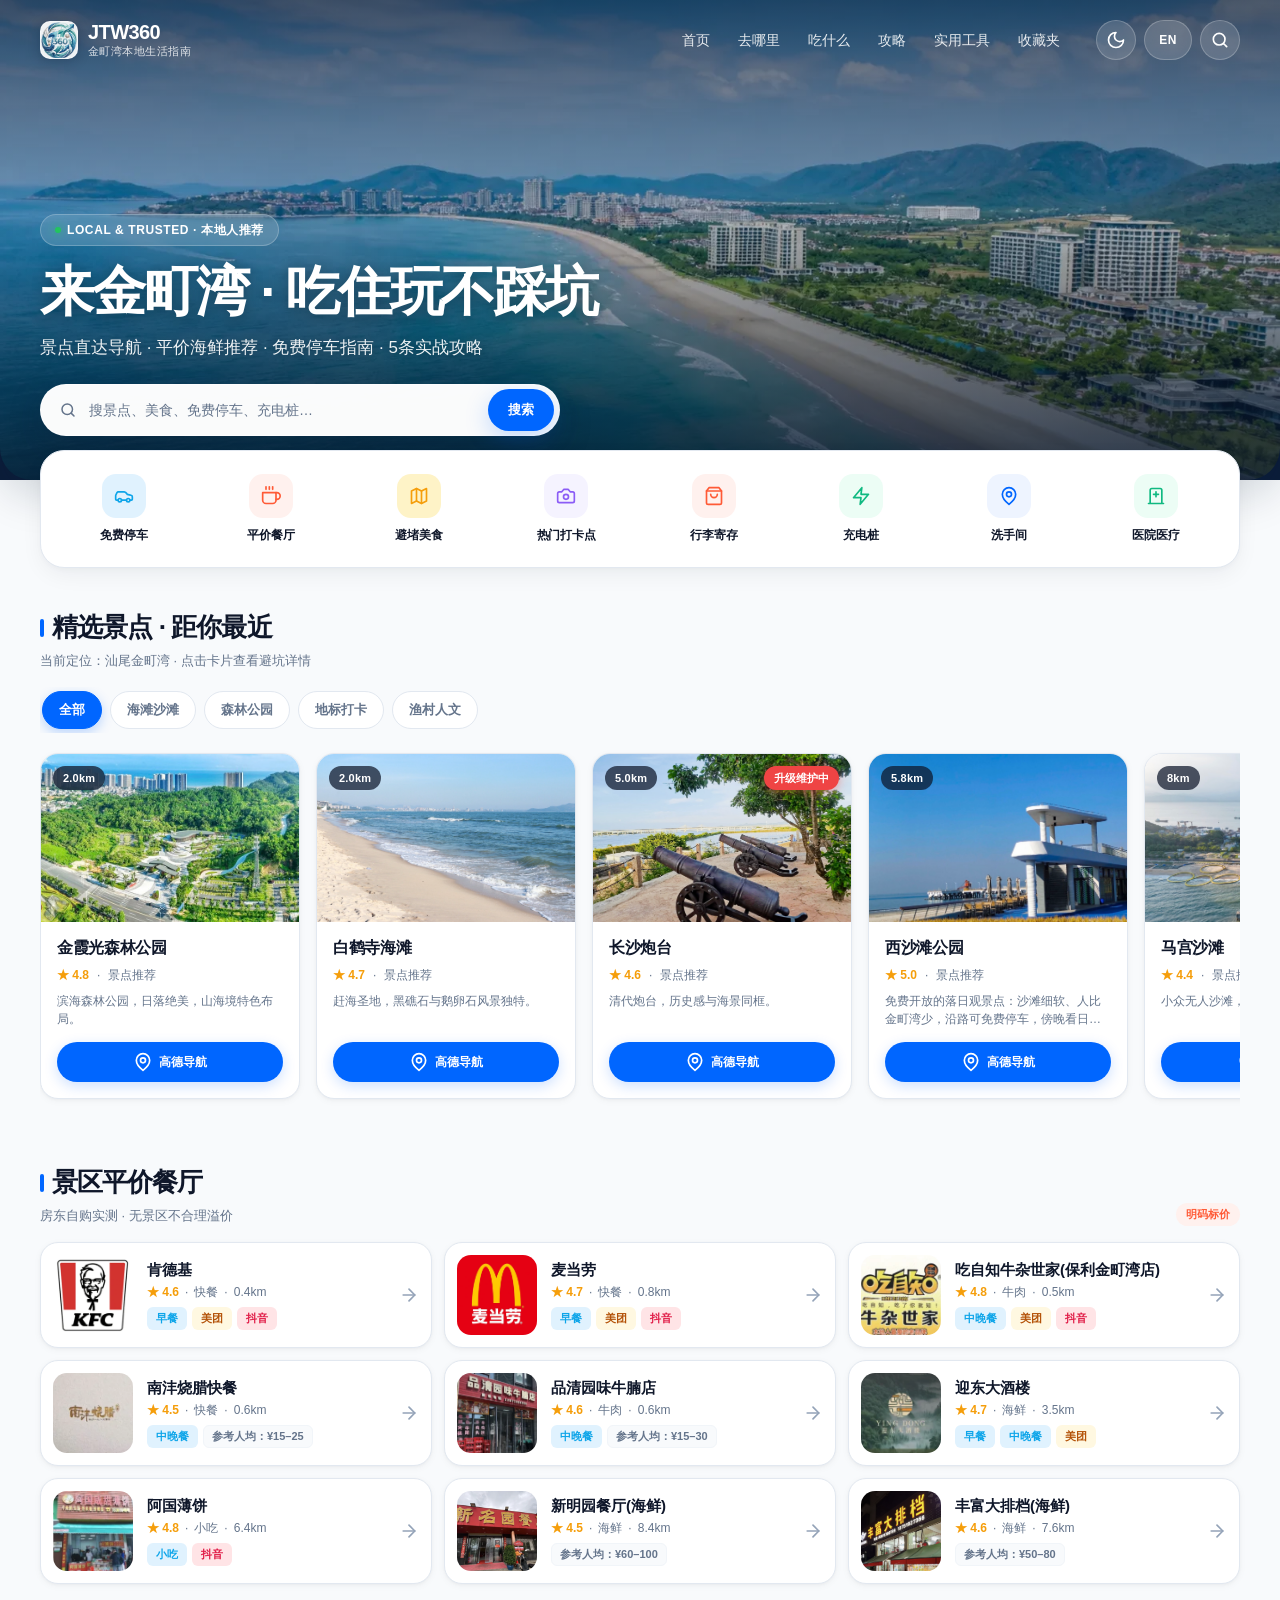
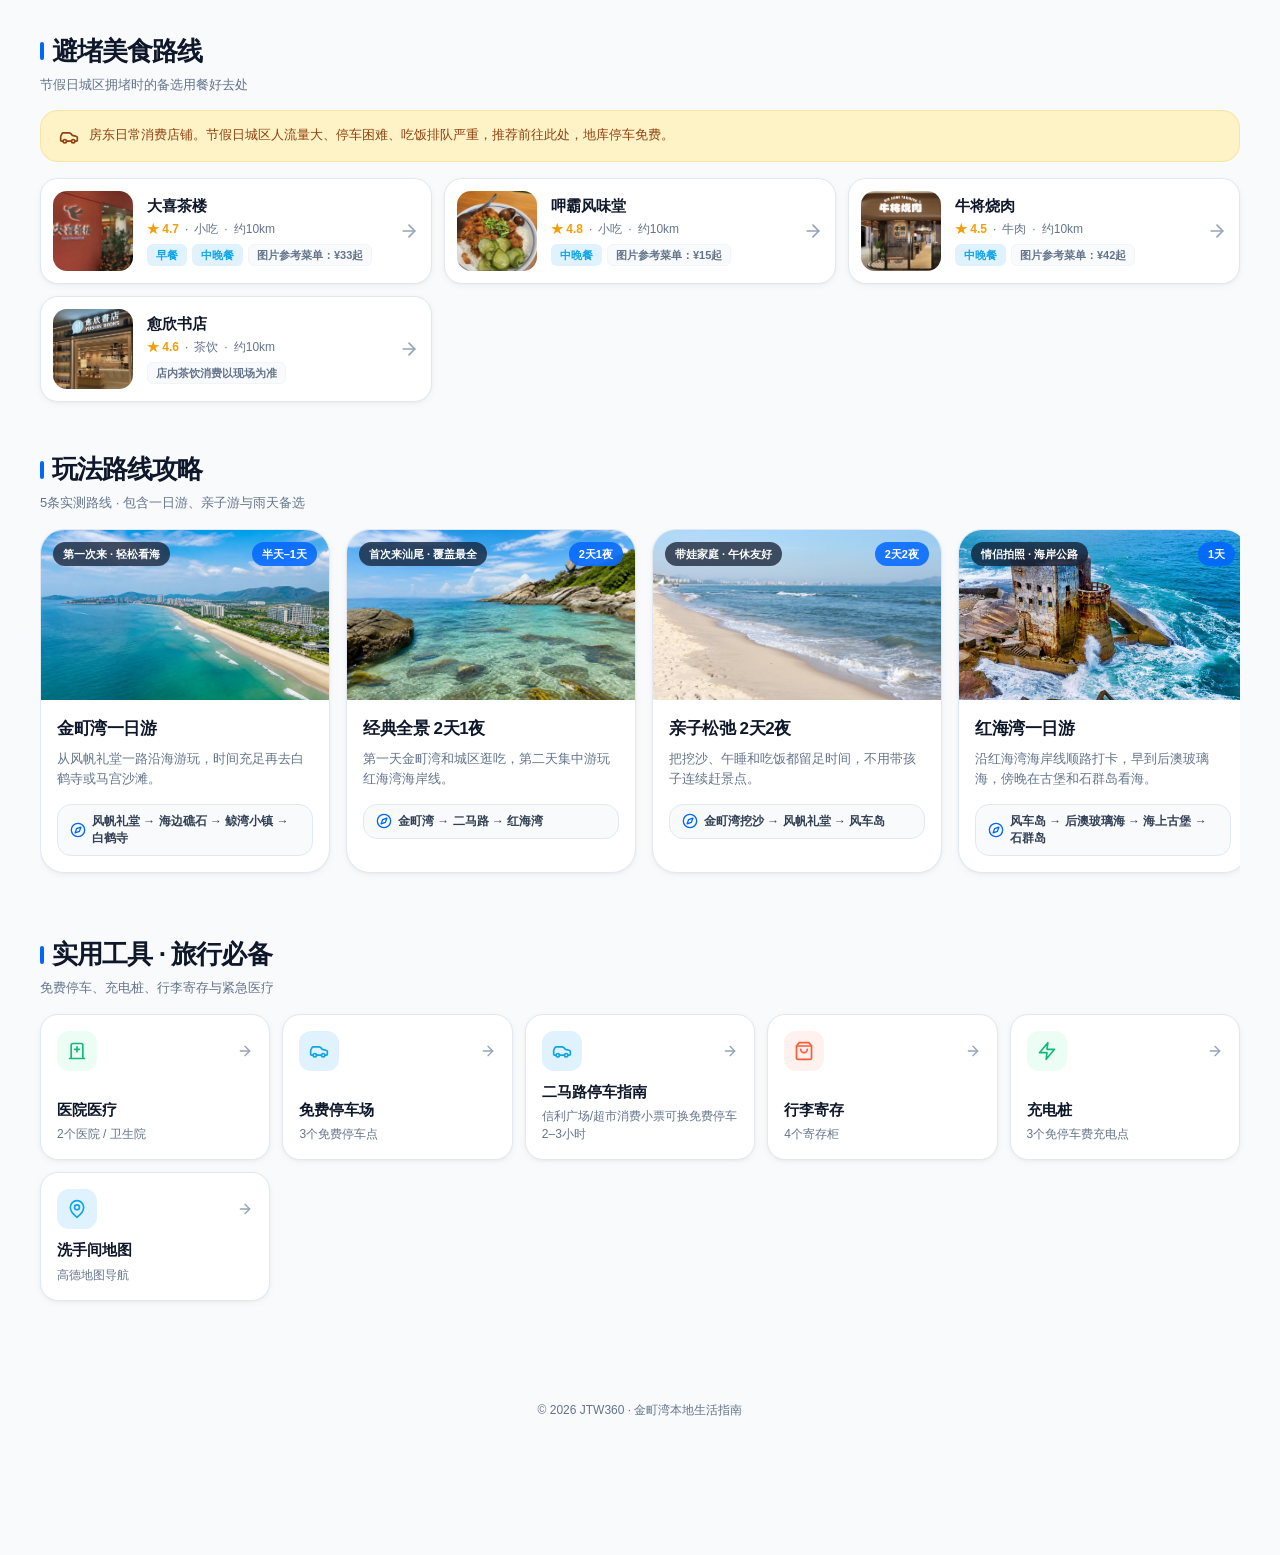
==== index.html @ 38c2e897 "第四轮优化：修复i-car图标路径；详情页动态SEO(og/canonical跟随页面)；补充twitter card等基础meta；激活lightbox图片预览；搜索输入防抖；主题首次访问跟随系统偏" ====
<!doctype html>
<html lang="zh-CN">
<head>
  <meta charset="UTF-8">
  <meta name="viewport" content="width=device-width, initial-scale=1, viewport-fit=cover">
  <meta name="theme-color" content="#f8fafc">
  <meta name="description" content="JTW360 金町湾本地生活指南：景点、美食、免费停车、洗手间、医院、充电桩、行李寄存与高德地图导航。">
  <meta name="robots" content="index, follow, max-image-preview:large">
  <meta property="og:type" content="website">
  <meta property="og:site_name" content="JTW360 · 金町湾本地生活指南">
  <meta property="og:title" content="JTW360 · 金町湾本地生活指南">
  <meta property="og:description" content="本地人帮你筛选真正实用的吃、住、玩与出行信息。">
  <meta property="og:image" content="https://www.jtw360.com/img/generated/jinting-bay-hero.webp">
  <meta property="og:url" content="https://www.jtw360.com/">
  <meta name="twitter:card" content="summary_large_image">
  <meta name="twitter:title" content="JTW360 · 金町湾本地生活指南">
  <meta name="twitter:description" content="本地人帮你筛选真正实用的吃、住、玩与出行信息。">
  <meta name="twitter:image" content="https://www.jtw360.com/img/generated/jinting-bay-hero.webp">
  <link rel="canonical" href="https://www.jtw360.com/">
  <base href="/">
  <title>JTW360 · 金町湾本地生活指南</title>
  <link rel="preload" as="image" href="img/generated/jinting-bay-hero.webp">
  <link rel="icon" type="image/png" href="img/jtw360logo-sm.png">
  <link rel="apple-touch-icon" href="img/jtw360logo-sm.png">
  <style>
    :root {
      --primary: #0066ff;
      --primary-hover: #0052cc;
      --primary-light: #eef4ff;
      --primary-soft: rgba(0, 102, 255, 0.08);
      --ink: #0f172a;
      --ink-secondary: #334155;
      --muted: #64748b;
      --muted-light: #94a3b8;
      --line: #e2e8f0;
      --line-subtle: #f1f5f9;
      --surface: #ffffff;
      --surface-elevated: #ffffff;
      --canvas: #f8fafc;
      
      --accent-coral: #ff5a36;
      --accent-coral-soft: #fff1ee;
      --accent-amber: #f59e0b;
      --accent-amber-soft: #fef3c7;
      --accent-green: #10b981;
      --accent-green-soft: #ecfdf5;
      --accent-purple: #8b5cf6;
      --accent-purple-soft: #f5f3ff;
      --accent-sky: #0ea5e9;
      --accent-sky-soft: #e0f2fe;
      
      --shadow-xs: 0 1px 2px rgba(15, 23, 42, 0.04);
      --shadow-sm: 0 2px 8px -1px rgba(15, 23, 42, 0.05), 0 1px 3px rgba(15, 23, 42, 0.03);
      --shadow-md: 0 8px 24px -4px rgba(15, 23, 42, 0.07), 0 2px 6px -1px rgba(15, 23, 42, 0.03);
      --shadow-lg: 0 16px 40px -8px rgba(15, 23, 42, 0.1), 0 4px 12px -2px rgba(15, 23, 42, 0.04);
      --shadow-glow: 0 8px 24px rgba(0, 102, 255, 0.22);
      
      --radius-xl: 24px;
      --radius-lg: 18px;
      --radius-md: 14px;
      --radius-sm: 10px;
      --radius-full: 9999px;
      --safe-bottom: env(safe-area-inset-bottom, 0px);
      --safe-top: env(safe-area-inset-top, 0px);
    }
    @media (prefers-reduced-motion: reduce) {
      html { scroll-behavior: auto; }
      *, *::before, *::after {
        animation-duration: 0.01ms !important;
        animation-iteration-count: 1 !important;
        transition-duration: 0.01ms !important;
      }
    }

    * { box-sizing: border-box; -webkit-tap-highlight-color: transparent; }
    html { scroll-behavior: smooth; }
    body {
      margin: 0;
      color: var(--ink);
      background: var(--canvas);
      font-family: -apple-system, BlinkMacSystemFont, "SF Pro Text", "SF Pro Display", "PingFang SC", "Hiragino Sans GB", "Segoe UI", Roboto, sans-serif;
      -webkit-font-smoothing: antialiased;
      padding-bottom: calc(84px + var(--safe-bottom));
      line-height: 1.5;
    }

    body.dark-mode {
      --ink: #f8fafc;
      --ink-secondary: #cbd5e1;
      --muted: #94a3b8;
      --muted-light: #64748b;
      --line: #243247;
      --line-subtle: #1a2536;
      --surface: #131b28;
      --surface-elevated: #192436;
      --canvas: #090e17;
      --primary-light: rgba(0, 102, 255, 0.16);
      --primary-soft: rgba(0, 102, 255, 0.14);
      --shadow-sm: 0 2px 8px rgba(0, 0, 0, 0.3);
      --shadow-md: 0 8px 28px rgba(0, 0, 0, 0.45);
      --shadow-lg: 0 16px 44px rgba(0, 0, 0, 0.55);
      --accent-coral-soft: rgba(255, 90, 54, 0.15);
      --accent-amber-soft: rgba(245, 158, 11, 0.15);
      --accent-green-soft: rgba(16, 185, 129, 0.15);
      --accent-purple-soft: rgba(139, 92, 246, 0.15);
      --accent-sky-soft: rgba(14, 165, 233, 0.15);
    }

    button, input { font: inherit; }
    button, a { touch-action: manipulation; }
    a { color: inherit; text-decoration: none; }
    
    .icon {
      width: 20px;
      height: 20px;
      fill: none;
      stroke: currentColor;
      stroke-width: 2;
      stroke-linecap: round;
      stroke-linejoin: round;
      flex: 0 0 auto;
    }
    .sr-only {
      position: absolute;
      width: 1px;
      height: 1px;
      padding: 0;
      margin: -1px;
      overflow: hidden;
      clip: rect(0,0,0,0);
      white-space: nowrap;
      border: 0;
    }

    .page {
      width: min(1200px, calc(100% - 32px));
      margin: 0 auto;
    }

    /* ==========================================================================
       HERO & TOP NAVIGATION (Modern Coastal & Breathable)
       ========================================================================== */
    .hero-wrap {
      position: relative;
      background: #0b1d3a;
    }
    .hero {
      min-height: 480px;
      color: #ffffff;
      position: relative;
      overflow: hidden;
      background: linear-gradient(180deg, rgba(8, 25, 48, 0.72) 0%, rgba(8, 25, 48, 0.25) 45%, rgba(8, 25, 48, 0.88) 100%),
                  url('img/generated/jinting-bay-hero.webp') center 40%/cover no-repeat;
      border-radius: 0 0 32px 32px;
      box-shadow: 0 16px 40px rgba(8, 25, 48, 0.15);
    }
    .hero-inner {
      position: relative;
      z-index: 2;
      width: min(1200px, calc(100% - 32px));
      margin: 0 auto;
      padding: max(20px, var(--safe-top)) 0 44px;
      min-height: 480px;
      display: flex;
      flex-direction: column;
      justify-content: space-between;
    }

    .topbar {
      display: flex;
      align-items: center;
      justify-content: space-between;
      gap: 16px;
    }
    .brand {
      display: inline-flex;
      align-items: center;
      gap: 10px;
    }
    .brand-logo-wrap {
      width: 38px;
      height: 38px;
      border-radius: 10px;
      display: grid;
      place-items: center;
      overflow: hidden;
      background: rgba(255, 255, 255, 0.92);
      border: 1px solid rgba(255, 255, 255, 0.4);
      box-shadow: 0 2px 12px rgba(8, 25, 48, 0.25);
    }
    .brand-logo-wrap img {
      width: 100%;
      height: 100%;
      object-fit: contain;
      display: block;
    }
    .brand-text {
      display: flex;
      flex-direction: column;
    }
    .brand-text strong {
      font-size: 20px;
      font-weight: 800;
      letter-spacing: -0.03em;
      line-height: 1.1;
    }
    .brand-text small {
      font-size: 11px;
      opacity: 0.82;
      letter-spacing: 0.04em;
      font-weight: 500;
    }

    .desktop-nav {
      display: flex;
      align-items: center;
      gap: 28px;
      margin-left: auto;
      margin-right: 20px;
    }
    .desktop-nav a {
      color: rgba(255, 255, 255, 0.88);
      font-size: 14px;
      font-weight: 500;
      padding: 6px 0;
      position: relative;
      transition: color 0.2s;
    }
    .desktop-nav a:hover {
      color: #ffffff;
    }
    .desktop-nav a::after {
      content: '';
      position: absolute;
      bottom: 0;
      left: 0;
      right: 0;
      height: 2px;
      background: #ffffff;
      transform: scaleX(0);
      transition: transform 0.2s ease;
      border-radius: 2px;
    }
    .desktop-nav a:hover::after {
      transform: scaleX(1);
    }

    .top-actions {
      display: flex;
      align-items: center;
      gap: 8px;
    }
    .icon-button {
      border: 1px solid rgba(255, 255, 255, 0.22);
      background: rgba(255, 255, 255, 0.14);
      color: #ffffff;
      width: 40px;
      height: 40px;
      border-radius: var(--radius-full);
      display: inline-grid;
      place-items: center;
      cursor: pointer;
      backdrop-filter: blur(16px);
      -webkit-backdrop-filter: blur(16px);
      transition: background 0.2s, transform 0.15s, border-color 0.2s;
    }
    .icon-button:hover {
      background: rgba(255, 255, 255, 0.24);
      border-color: rgba(255, 255, 255, 0.35);
    }
    .icon-button:active {
      transform: scale(0.94);
    }
    .lang-button {
      width: auto;
      padding: 0 14px;
      font-size: 12px;
      font-weight: 700;
      letter-spacing: 0.05em;
    }

    .hero-body {
      margin-top: 36px;
      max-width: 760px;
    }
    .eyebrow-pill {
      display: inline-flex;
      align-items: center;
      gap: 6px;
      padding: 6px 14px;
      border-radius: var(--radius-full);
      background: rgba(255, 255, 255, 0.14);
      backdrop-filter: blur(12px);
      -webkit-backdrop-filter: blur(12px);
      border: 1px solid rgba(255, 255, 255, 0.22);
      font-size: 12px;
      font-weight: 600;
      letter-spacing: 0.05em;
      margin-bottom: 14px;
    }
    .eyebrow-pill span.dot {
      width: 6px;
      height: 6px;
      border-radius: 50%;
      background: #22c55e;
      box-shadow: 0 0 10px #22c55e;
    }
    h1 {
      font-size: clamp(30px, 5.2vw, 54px);
      line-height: 1.15;
      letter-spacing: -0.04em;
      margin: 0;
      font-weight: 800;
      text-shadow: 0 2px 14px rgba(0, 0, 0, 0.3);
    }
    .hero-sub {
      font-size: clamp(14px, 2.2vw, 17px);
      opacity: 0.92;
      margin: 12px 0 24px;
      font-weight: 400;
      line-height: 1.5;
      text-shadow: 0 1px 8px rgba(0, 0, 0, 0.25);
    }

    /* Hero Floating Search */
    .hero-search-wrap {
      display: flex;
      align-items: center;
      gap: 12px;
      flex-wrap: wrap;
    }
    .search-capsule {
      display: flex;
      align-items: center;
      gap: 10px;
      width: min(520px, 100%);
      height: 52px;
      padding: 4px 5px 4px 18px;
      border-radius: var(--radius-full);
      background: rgba(255, 255, 255, 0.98);
      color: var(--ink);
      box-shadow: 0 12px 32px rgba(8, 25, 48, 0.25);
      border: 1px solid rgba(255, 255, 255, 0.6);
      transition: transform 0.2s, box-shadow 0.2s;
    }
    .search-capsule:focus-within {
      box-shadow: 0 16px 40px rgba(0, 102, 255, 0.25);
      transform: translateY(-1px);
    }
    .search-capsule .icon {
      color: var(--muted);
      width: 18px;
      height: 18px;
    }
    .search-capsule input {
      border: 0;
      outline: 0;
      background: transparent;
      color: var(--ink);
      width: 100%;
      min-width: 0;
      font-size: 14px;
      font-weight: 500;
    }
    .search-capsule input::placeholder {
      color: var(--muted);
    }
    .search-btn, .primary-button {
      min-height: 42px;
      border: 0;
      padding: 0 20px;
      background: var(--primary);
      color: #ffffff;
      border-radius: var(--radius-full);
      cursor: pointer;
      font-weight: 700;
      font-size: 13px;
      box-shadow: var(--shadow-glow);
      white-space: nowrap;
      flex: 0 0 auto;
      display: inline-flex;
      align-items: center;
      justify-content: center;
      gap: 6px;
      transition: background 0.2s, transform 0.15s;
    }
    .search-btn:hover, .primary-button:hover {
      background: var(--primary-hover);
    }
    .search-btn:active, .primary-button:active {
      transform: scale(0.97);
    }

    /* ==========================================================================
       QUICK ACTIONS (金刚区 - 8大核心功能)
       ========================================================================== */
    .quick-wrap {
      margin-top: -30px;
      position: relative;
      z-index: 10;
    }
    .quick-actions {
      display: grid;
      grid-template-columns: repeat(8, 1fr);
      gap: 10px;
      padding: 14px;
      background: var(--surface);
      border: 1px solid var(--line);
      border-radius: var(--radius-xl);
      box-shadow: var(--shadow-md);
    }
    .quick-action {
      min-height: 88px;
      display: flex;
      flex-direction: column;
      align-items: center;
      justify-content: center;
      gap: 8px;
      border-radius: var(--radius-md);
      color: var(--ink);
      transition: background 0.2s, transform 0.15s;
      padding: 8px 4px;
      text-align: center;
    }
    .quick-action:hover {
      background: var(--primary-light);
      transform: translateY(-2px);
    }
    .quick-action:active {
      transform: scale(0.95);
    }
    .quick-action span.label {
      font-size: 12px;
      font-weight: 600;
      white-space: nowrap;
      letter-spacing: -0.01em;
    }
    .quick-icon-wrap {
      width: 44px;
      height: 44px;
      border-radius: 14px;
      display: grid;
      place-items: center;
      transition: transform 0.2s ease;
    }
    .quick-action:hover .quick-icon-wrap {
      transform: scale(1.06);
    }

    .quick-icon-wrap.blue { background: var(--accent-sky-soft); color: var(--accent-sky); }
    .quick-icon-wrap.orange { background: var(--accent-coral-soft); color: var(--accent-coral); }
    .quick-icon-wrap.amber { background: var(--accent-amber-soft); color: var(--accent-amber); }
    .quick-icon-wrap.green { background: var(--accent-green-soft); color: var(--accent-green); }
    .quick-icon-wrap.purple { background: var(--accent-purple-soft); color: var(--accent-purple); }
    .quick-icon-wrap.service { background: var(--primary-light); color: var(--primary); }

    /* ==========================================================================
       SECTION HEADERS & FILTER CHIPS
       ========================================================================== */
    main {
      padding: 40px 0 20px;
    }
    section {
      scroll-margin-top: 24px;
      margin-bottom: 48px;
    }
    .section-head {
      display: flex;
      align-items: flex-end;
      justify-content: space-between;
      gap: 16px;
      margin-bottom: 16px;
    }
    .section-title-wrap {
      display: flex;
      flex-direction: column;
      gap: 4px;
    }
    .section-head h2 {
      margin: 0;
      font-size: clamp(20px, 3.5vw, 26px);
      letter-spacing: -0.035em;
      font-weight: 800;
      color: var(--ink);
      display: flex;
      align-items: center;
      gap: 8px;
    }
    .section-head h2::before {
      content: '';
      width: 4px;
      height: 18px;
      background: var(--primary);
      border-radius: 2px;
      display: inline-block;
    }
    .section-head p {
      margin: 0;
      color: var(--muted);
      font-size: 13px;
      font-weight: 400;
    }
    .section-badge {
      display: inline-flex;
      align-items: center;
      gap: 4px;
      padding: 3px 10px;
      border-radius: var(--radius-full);
      font-size: 11px;
      font-weight: 700;
      background: var(--accent-coral-soft);
      color: var(--accent-coral);
    }

    /* Filter Chips */
    .chips-wrap {
      position: relative;
      margin-bottom: 16px;
    }
    .chips {
      display: flex;
      gap: 8px;
      overflow-x: auto;
      scrollbar-width: none;
      padding: 4px 2px;
      -webkit-overflow-scrolling: touch;
    }
    .chips::-webkit-scrollbar { display: none; }
    .chip {
      border: 1px solid var(--line);
      background: var(--surface);
      color: var(--muted);
      border-radius: var(--radius-full);
      padding: 8px 16px;
      min-height: 38px;
      white-space: nowrap;
      cursor: pointer;
      font-size: 13px;
      font-weight: 600;
      transition: all 0.2s ease;
      display: inline-flex;
      align-items: center;
      justify-content: center;
    }
    .chip:hover {
      border-color: var(--primary);
      color: var(--primary);
    }
    .chip.active {
      background: var(--primary);
      border-color: var(--primary);
      color: #ffffff;
      box-shadow: 0 4px 12px rgba(0, 102, 255, 0.25);
    }

    /* ==========================================================================
       NEARBY CARDS (Horizontal Scroll Snap Carousel)
       ========================================================================== */
    .horizontal-scroll {
      display: grid;
      grid-auto-flow: column;
      grid-auto-columns: minmax(260px, 290px);
      gap: 16px;
      overflow-x: auto;
      scroll-snap-type: x mandatory;
      scrollbar-width: none;
      padding: 4px 2px 16px;
      -webkit-overflow-scrolling: touch;
    }
    .horizontal-scroll::-webkit-scrollbar { display: none; }

    .place-card {
      background: var(--surface);
      border: 1px solid var(--line);
      border-radius: var(--radius-lg);
      overflow: hidden;
      box-shadow: var(--shadow-sm);
      scroll-snap-align: start;
      display: flex;
      flex-direction: column;
      transition: transform 0.2s, box-shadow 0.2s, border-color 0.2s;
      cursor: pointer;
    }
    .place-card:hover {
      transform: translateY(-3px);
      box-shadow: var(--shadow-md);
      border-color: rgba(0, 102, 255, 0.3);
    }
    .place-card:active {
      transform: scale(0.985);
    }
    .place-image {
      position: relative;
      height: 168px;
      overflow: hidden;
      background: var(--line-subtle);
    }
    .place-image img {
      width: 100%;
      height: 100%;
      display: block;
      object-fit: cover;
      transition: transform 0.5s cubic-bezier(0.16, 1, 0.3, 1);
    }
    .place-card:hover .place-image img {
      transform: scale(1.05);
    }
    .distance-badge {
      position: absolute;
      left: 12px;
      top: 12px;
      padding: 4px 10px;
      border-radius: var(--radius-full);
      background: rgba(15, 23, 42, 0.72);
      backdrop-filter: blur(8px);
      -webkit-backdrop-filter: blur(8px);
      color: #ffffff;
      font-size: 11px;
      font-weight: 700;
      letter-spacing: 0.02em;
    }
    .notice-badge {
      position: absolute;
      right: 12px;
      top: 12px;
      padding: 4px 10px;
      border-radius: var(--radius-full);
      background: #ef4444;
      color: #ffffff;
      font-size: 11px;
      font-weight: 700;
      box-shadow: 0 2px 10px rgba(239, 68, 68, 0.45);
    }
    .notice-banner {
      margin: 0 0 12px;
      padding: 10px 14px;
      border-radius: var(--radius-md);
      background: var(--accent-coral-soft);
      border: 1px solid rgba(239, 68, 68, 0.35);
      color: #dc2626;
      font-size: 13px;
      font-weight: 600;
      line-height: 1.5;
    }
    body.dark-mode .notice-banner {
      color: #fca5a5;
      background: rgba(239, 68, 68, 0.16);
      border-color: rgba(239, 68, 68, 0.35);
    }

    .place-body {
      padding: 16px;
      display: flex;
      flex-direction: column;
      flex: 1;
    }
    .place-name {
      margin: 0;
      font-size: 16px;
      font-weight: 700;
      letter-spacing: -0.02em;
      color: var(--ink);
      line-height: 1.3;
    }
    .place-meta {
      display: flex;
      align-items: center;
      gap: 8px;
      margin: 8px 0;
      font-size: 12px;
      color: var(--muted);
    }
    .rating-pill {
      display: inline-flex;
      align-items: center;
      gap: 3px;
      color: var(--accent-amber);
      font-weight: 700;
    }
    .place-desc {
      color: var(--muted);
      font-size: 12px;
      line-height: 1.5;
      margin: 0 0 14px;
      flex: 1;
      display: -webkit-box;
      -webkit-line-clamp: 2;
      -webkit-box-orient: vertical;
      overflow: hidden;
    }

    .nav-btn {
      min-height: 40px;
      border-radius: var(--radius-full);
      padding: 0 16px;
      display: inline-flex;
      align-items: center;
      justify-content: center;
      gap: 6px;
      font-size: 12px;
      font-weight: 700;
      color: #ffffff;
      background: var(--primary);
      border: 0;
      cursor: pointer;
      box-shadow: 0 4px 14px rgba(0, 102, 255, 0.2);
      transition: background 0.2s, transform 0.15s;
      width: 100%;
    }
    .nav-btn:hover {
      background: var(--primary-hover);
    }
    .nav-btn:active {
      transform: scale(0.97);
    }

    /* ==========================================================================
       FOOD & DINING SECTION
       ========================================================================== */
    .food-grid {
      display: grid;
      grid-template-columns: repeat(auto-fill, minmax(320px, 1fr));
      gap: 12px;
    }
    .food-card {
      background: var(--surface);
      border: 1px solid var(--line);
      border-radius: var(--radius-lg);
      padding: 12px;
      display: grid;
      grid-template-columns: 80px 1fr auto;
      gap: 14px;
      align-items: center;
      box-shadow: var(--shadow-sm);
      cursor: pointer;
      transition: transform 0.2s, box-shadow 0.2s, border-color 0.2s;
    }
    .food-card:hover {
      transform: translateY(-2px);
      box-shadow: var(--shadow-md);
      border-color: rgba(0, 102, 255, 0.25);
    }
    .food-card:active {
      transform: scale(0.985);
    }
    .food-image {
      width: 80px;
      height: 80px;
      border-radius: var(--radius-md);
      object-fit: cover;
      background: var(--line-subtle);
    }
    .food-info h3 {
      margin: 0 0 4px;
      font-size: 15px;
      font-weight: 700;
      line-height: 1.3;
      color: var(--ink);
    }
    .food-sub {
      color: var(--muted);
      font-size: 12px;
      display: flex;
      align-items: center;
      gap: 6px;
      flex-wrap: wrap;
    }
    .tag-row {
      display: flex;
      flex-wrap: wrap;
      gap: 5px;
      margin-top: 6px;
    }
    .tag {
      display: inline-flex;
      align-items: center;
      padding: 2px 8px;
      border-radius: 6px;
      font-size: 11px;
      font-weight: 600;
      color: var(--muted);
      background: var(--canvas);
      border: 1px solid var(--line-subtle);
    }
    .tag.green { background: var(--accent-green-soft); color: var(--accent-green); border-color: transparent; }
    .tag.orange { background: var(--accent-coral-soft); color: var(--accent-coral); border-color: transparent; }
    .tag.meituan { background: #fff8e1; color: #b45309; border-color: transparent; }
    .tag.douyin { background: #ffe4e6; color: #e11d48; border-color: transparent; }
    .tag.meal { background: var(--accent-sky-soft); color: var(--accent-sky); border-color: transparent; }
    
    .food-action {
      display: flex;
      align-items: center;
      justify-content: center;
      color: var(--muted-light);
    }
    .food-card:hover .food-action {
      color: var(--primary);
    }

    /* Traffic Avoidance Route Note */
    .route-note {
      margin: 0 0 16px;
      padding: 14px 18px;
      border-radius: var(--radius-lg);
      color: #92400e;
      background: var(--accent-amber-soft);
      border: 1px solid rgba(245, 158, 11, 0.2);
      font-size: 13px;
      line-height: 1.6;
      display: flex;
      align-items: flex-start;
      gap: 10px;
    }
    body.dark-mode .route-note {
      color: #fef3c7;
      background: rgba(245, 158, 11, 0.12);
      border-color: rgba(245, 158, 11, 0.25);
    }

    /* ==========================================================================
       GUIDES & ITINERARIES (按玩法选攻略)
       ========================================================================== */
    .guide-grid {
      display: grid;
      grid-auto-flow: column;
      grid-auto-columns: minmax(290px, 340px);
      gap: 16px;
      overflow-x: auto;
      scroll-snap-type: x mandatory;
      scrollbar-width: none;
      padding-bottom: 14px;
      -webkit-overflow-scrolling: touch;
    }
    .guide-grid::-webkit-scrollbar { display: none; }

    .guide-card {
      position: relative;
      border: 1px solid var(--line);
      border-radius: var(--radius-xl);
      background: var(--surface);
      box-shadow: var(--shadow-sm);
      overflow: hidden;
      cursor: pointer;
      scroll-snap-align: start;
      display: flex;
      flex-direction: column;
      transition: transform 0.2s, box-shadow 0.2s, border-color 0.2s;
    }
    .guide-card:hover {
      transform: translateY(-3px);
      box-shadow: var(--shadow-md);
      border-color: rgba(0, 102, 255, 0.3);
    }
    .guide-card:active {
      transform: scale(0.985);
    }
    .guide-image-wrap {
      position: relative;
      height: 170px;
      overflow: hidden;
      background: var(--line-subtle);
    }
    .guide-image {
      width: 100%;
      height: 100%;
      display: block;
      object-fit: cover;
      transition: transform 0.5s ease;
    }
    .guide-card:hover .guide-image {
      transform: scale(1.04);
    }
    .guide-kicker {
      position: absolute;
      top: 12px;
      left: 12px;
      right: 12px;
      display: flex;
      justify-content: space-between;
      align-items: center;
      gap: 8px;
    }
    .guide-badge {
      padding: 4px 10px;
      border-radius: var(--radius-full);
      background: rgba(15, 23, 42, 0.72);
      backdrop-filter: blur(8px);
      -webkit-backdrop-filter: blur(8px);
      color: #ffffff;
      font-size: 11px;
      font-weight: 700;
    }
    .guide-duration {
      padding: 4px 10px;
      border-radius: var(--radius-full);
      background: rgba(0, 102, 255, 0.85);
      backdrop-filter: blur(8px);
      -webkit-backdrop-filter: blur(8px);
      color: #ffffff;
      font-size: 11px;
      font-weight: 700;
    }

    .guide-body {
      padding: 16px;
      display: flex;
      flex-direction: column;
      flex: 1;
    }
    .guide-body h3 {
      margin: 0 0 8px;
      font-size: 17px;
      font-weight: 800;
      letter-spacing: -0.025em;
      color: var(--ink);
    }
    .guide-body p {
      margin: 0;
      color: var(--muted);
      font-size: 13px;
      line-height: 1.55;
    }
    .guide-route-pill {
      margin-top: 14px;
      padding: 8px 12px;
      border-radius: var(--radius-md);
      background: var(--canvas);
      border: 1px solid var(--line);
      color: var(--ink-secondary);
      font-size: 12px;
      font-weight: 600;
      line-height: 1.45;
      display: flex;
      align-items: center;
      gap: 6px;
    }

    /* ==========================================================================
       PRACTICAL TOOLS (实用工具)
       ========================================================================== */
    .resource-grid {
      display: grid;
      grid-template-columns: repeat(auto-fill, minmax(220px, 1fr));
      gap: 12px;
    }
    .resource-card {
      min-height: 120px;
      padding: 16px;
      border-radius: var(--radius-lg);
      border: 1px solid var(--line);
      background: var(--surface);
      box-shadow: var(--shadow-sm);
      display: flex;
      flex-direction: column;
      justify-content: space-between;
      cursor: pointer;
      transition: transform 0.2s, box-shadow 0.2s, border-color 0.2s;
    }
    .resource-card:hover {
      transform: translateY(-2px);
      box-shadow: var(--shadow-md);
      border-color: rgba(0, 102, 255, 0.25);
    }
    .resource-card:active {
      transform: scale(0.98);
    }
    .resource-top {
      display: flex;
      align-items: center;
      justify-content: space-between;
    }
    .resource-icon-wrap {
      width: 40px;
      height: 40px;
      border-radius: 12px;
      display: grid;
      place-items: center;
      background: var(--primary-light);
      color: var(--primary);
    }
    .resource-card.green .resource-icon-wrap { background: var(--accent-green-soft); color: var(--accent-green); }
    .resource-card.orange .resource-icon-wrap { background: var(--accent-coral-soft); color: var(--accent-coral); }
    .resource-card.purple .resource-icon-wrap { background: var(--accent-purple-soft); color: var(--accent-purple); }
    .resource-card.blue .resource-icon-wrap { background: var(--accent-sky-soft); color: var(--accent-sky); }

    .resource-card h3 {
      margin: 10px 0 4px;
      font-size: 15px;
      font-weight: 700;
      color: var(--ink);
    }
    .resource-card p {
      margin: 0;
      color: var(--muted);
      font-size: 12px;
    }

    /* ==========================================================================
       SEARCH RESULTS & FAVORITES
       ========================================================================== */
    .search-results {
      display: none;
      margin: 24px 0 36px;
      padding: 20px;
      border-radius: var(--radius-xl);
      background: var(--surface);
      border: 1px solid var(--line);
      box-shadow: var(--shadow-md);
    }
    .search-results.show {
      display: block;
      animation: fadeIn 0.2s ease-out;
    }
    .search-close {
      width: 36px;
      height: 36px;
      border: 1px solid var(--line);
      border-radius: var(--radius-full);
      color: var(--muted);
      background: var(--canvas);
      cursor: pointer;
      display: grid;
      place-items: center;
      font-size: 20px;
      line-height: 1;
      transition: background 0.15s, color 0.15s;
    }
    .search-close:hover {
      background: var(--line);
      color: var(--ink);
    }
    .result-grid {
      display: grid;
      grid-template-columns: repeat(auto-fill, minmax(270px, 1fr));
      gap: 14px;
    }
    .empty {
      padding: 36px 20px;
      border: 1px dashed var(--line);
      border-radius: var(--radius-lg);
      color: var(--muted);
      text-align: center;
      font-size: 14px;
      grid-column: 1 / -1;
    }

    @keyframes fadeIn {
      from { opacity: 0; transform: translateY(-6px); }
      to { opacity: 1; transform: translateY(0); }
    }

    /* ==========================================================================
       DETAIL VIEW (Page Modal / Immersive Experience)
       ========================================================================== */
    .detail-page {
      display: none;
      padding: 16px 0 60px;
    }
    .detail-page.show {
      display: block;
      animation: fadeIn 0.2s ease-out;
    }
    .detail-top {
      display: flex;
      justify-content: space-between;
      align-items: center;
      margin-bottom: 16px;
    }
    .back-button {
      border: 0;
      background: var(--surface);
      border: 1px solid var(--line);
      color: var(--primary);
      display: inline-flex;
      align-items: center;
      gap: 6px;
      min-height: 42px;
      padding: 0 16px;
      border-radius: var(--radius-full);
      cursor: pointer;
      font-size: 13px;
      font-weight: 700;
      box-shadow: var(--shadow-xs);
      transition: background 0.15s, transform 0.15s;
    }
    .back-button:hover {
      background: var(--primary-light);
    }
    .back-button:active {
      transform: scale(0.96);
    }

    .detail-hero {
      position: relative;
      height: min(46vw, 440px);
      min-height: 260px;
      border-radius: var(--radius-xl);
      overflow: hidden;
      box-shadow: var(--shadow-md);
    }
    .detail-hero img {
      width: 100%;
      height: 100%;
      object-fit: cover;
    }
    .detail-hero::after {
      content: "";
      position: absolute;
      inset: 35% 0 0;
      background: linear-gradient(transparent, rgba(15, 23, 42, 0.85));
    }
    .detail-title {
      position: absolute;
      z-index: 2;
      left: 20px;
      right: 20px;
      bottom: 20px;
      color: #ffffff;
    }
    .detail-title h1 {
      font-size: clamp(24px, 4.5vw, 40px);
      margin: 0 0 6px;
      letter-spacing: -0.04em;
    }

    .detail-content {
      display: grid;
      grid-template-columns: 1.3fr 0.7fr;
      gap: 20px;
      margin-top: 20px;
    }
    .detail-card {
      padding: 22px;
      border-radius: var(--radius-xl);
      background: var(--surface);
      border: 1px solid var(--line);
      box-shadow: var(--shadow-sm);
      margin-bottom: 16px;
    }
    .detail-card h2 {
      margin: 0 0 14px;
      font-size: 18px;
      font-weight: 800;
      letter-spacing: -0.03em;
      color: var(--ink);
    }
    .detail-stats {
      display: grid;
      grid-template-columns: repeat(3, 1fr);
      gap: 10px;
      margin: 18px 0;
    }
    .stat-box {
      padding: 14px 8px;
      background: var(--canvas);
      border-radius: var(--radius-md);
      border: 1px solid var(--line);
      text-align: center;
    }
    .stat-box strong {
      display: block;
      font-size: 14px;
      font-weight: 800;
      color: var(--ink);
    }
    .stat-box span {
      color: var(--muted);
      font-size: 11px;
      margin-top: 4px;
      display: block;
    }

    .tip-card {
      background: var(--primary-light);
      border-color: rgba(0, 102, 255, 0.2);
    }
    body.dark-mode .tip-card {
      background: rgba(0, 102, 255, 0.12);
      border-color: rgba(0, 102, 255, 0.25);
    }
    .tips {
      display: grid;
      gap: 10px;
      margin: 0;
      padding: 0;
      list-style: none;
    }
    .tips li {
      display: flex;
      align-items: flex-start;
      gap: 10px;
      color: var(--ink-secondary);
      font-size: 13px;
      line-height: 1.55;
    }
    .tips li::before {
      content: "✓";
      color: var(--accent-green);
      font-weight: 900;
      font-size: 14px;
      flex-shrink: 0;
    }

    .itinerary-list {
      display: grid;
      gap: 12px;
      margin-top: 16px;
    }
    .itinerary-day {
      padding: 16px;
      border-radius: var(--radius-lg);
      background: var(--canvas);
      border: 1px solid var(--line);
    }
    .itinerary-day strong {
      display: inline-block;
      color: var(--primary);
      font-size: 12px;
      font-weight: 800;
      text-transform: uppercase;
      letter-spacing: 0.05em;
      margin-bottom: 6px;
    }
    .itinerary-day h3 {
      margin: 0 0 6px;
      font-size: 15px;
      font-weight: 700;
      color: var(--ink);
    }
    .itinerary-day p {
      margin: 0;
      color: var(--muted);
      font-size: 13px;
      line-height: 1.55;
    }

    .guide-places {
      display: grid;
      gap: 10px;
    }
    .guide-place {
      display: grid;
      grid-template-columns: 64px 1fr auto;
      gap: 12px;
      align-items: center;
      padding: 10px;
      border: 1px solid var(--line);
      border-radius: var(--radius-md);
      background: var(--canvas);
      cursor: pointer;
      transition: background 0.15s;
    }
    .guide-place:hover {
      background: var(--surface);
    }
    .guide-place img {
      width: 64px;
      height: 64px;
      border-radius: var(--radius-sm);
      object-fit: cover;
    }
    .guide-place h3 {
      margin: 0 0 4px;
      font-size: 14px;
      font-weight: 700;
      color: var(--ink);
    }
    .guide-place p {
      margin: 0;
      color: var(--muted);
      font-size: 11px;
      line-height: 1.45;
      display: -webkit-box;
      -webkit-line-clamp: 2;
      -webkit-box-orient: vertical;
      overflow: hidden;
    }
    .guide-place .icon {
      color: var(--primary);
    }

    /* ==========================================================================
       BOTTOM NAVIGATION & MOBILE SEARCH BAR
       ========================================================================== */
    .bottom-nav {
      display: none;
    }
    .mobile-search-bar {
      display: none;
    }
    .detail-action-bar {
      display: none;
    }

    .footer {
      color: var(--muted);
      text-align: center;
      font-size: 12px;
      padding: 40px 0 20px;
    }

    /* Lightbox & Wechat Modal */
    #lightbox {
      position: fixed;
      inset: 0;
      z-index: 100;
      background: rgba(0, 0, 0, 0.9);
      display: grid;
      place-items: center;
      padding: 20px;
    }
    #lightbox[hidden] { display: none; }
    #lightbox img { max-width: 90%; max-height: 85vh; border-radius: 12px; }
    #lightboxClose {
      position: absolute;
      top: 20px;
      right: 20px;
      width: 44px;
      height: 44px;
      border-radius: 50%;
      background: rgba(255,255,255,0.2);
      border: 0;
      color: #fff;
      font-size: 24px;
      cursor: pointer;
    }

    #wechatModal {
      position: fixed;
      inset: 0;
      z-index: 100;
      background: rgba(0,0,0,0.6);
      display: grid;
      place-items: center;
      padding: 20px;
      backdrop-filter: blur(8px);
    }
    #wechatModal[hidden] { display: none; }
    #wechatModal .detail-card { max-width: 360px; width: 100%; text-align: center; }

    /* ==========================================================================
       RESPONSIVE DESIGN (Mobile First Optimizations)
       ========================================================================== */
    @media (max-width: 900px) {
      .desktop-nav { display: none; }
      .quick-actions { grid-template-columns: repeat(4, 1fr); }
      .detail-content { grid-template-columns: 1fr; }
    }

    @media (max-width: 640px) {
      body {
        padding-bottom: calc(76px + var(--safe-bottom));
      }
      .page, .hero-inner {
        width: min(100% - 24px, 540px);
      }
      .hero {
        min-height: 420px;
        border-radius: 0 0 24px 24px;
      }
      .hero-inner {
        min-height: 420px;
        padding-top: max(14px, var(--safe-top));
        padding-bottom: 40px;
      }
      .brand-text strong {
        font-size: 18px;
      }
      .brand-logo-wrap {
        width: 34px;
        height: 34px;
        font-size: 15px;
      }
      .top-actions {
        gap: 6px;
      }
      .icon-button {
        width: 38px;
        height: 38px;
      }
      .hero-body {
        margin-top: auto;
      }
      .eyebrow-pill {
        font-size: 11px;
        padding: 4px 12px;
        margin-bottom: 10px;
      }
      h1 {
        font-size: 30px;
        line-height: 1.15;
      }
      .hero-sub {
        font-size: 13px;
        margin: 10px 0 18px;
      }
      .hero-search-wrap {
        gap: 8px;
      }
      .search-capsule {
        height: 48px;
        padding: 3px 4px 3px 14px;
      }
      .search-btn {
        min-height: 38px;
        padding: 0 16px;
        font-size: 12px;
      }

      .quick-wrap {
        margin-top: -24px;
      }
      .quick-actions {
        grid-template-columns: repeat(4, 1fr);
        gap: 6px;
        padding: 10px 6px;
        border-radius: var(--radius-lg);
      }
      .quick-action {
        min-height: 76px;
        gap: 6px;
        padding: 6px 2px;
      }
      .quick-icon-wrap {
        width: 38px;
        height: 38px;
        border-radius: 12px;
      }
      .quick-icon-wrap .icon {
        width: 18px;
        height: 18px;
      }
      .quick-action span.label {
        font-size: 11px;
      }

      main {
        padding-top: 32px;
      }
      section {
        margin-bottom: 38px;
      }
      .section-head {
        align-items: center;
        margin-bottom: 12px;
      }
      .section-head h2 {
        font-size: 19px;
      }
      .section-head p {
        font-size: 12px;
      }
      .horizontal-scroll {
        grid-auto-columns: minmax(210px, 72vw);
        gap: 12px;
      }
      .place-card {
        border-radius: var(--radius-md);
      }
      .place-image {
        height: 145px;
      }
      .place-body {
        padding: 12px;
      }

      .food-grid {
        grid-template-columns: 1fr;
        gap: 10px;
      }
      .food-card {
        grid-template-columns: 70px 1fr auto;
        gap: 10px;
        padding: 10px;
        border-radius: var(--radius-md);
      }
      .food-image {
        width: 70px;
        height: 70px;
        border-radius: var(--radius-sm);
      }
      .food-info h3 {
        font-size: 14px;
      }

      .guide-grid {
        grid-auto-columns: minmax(260px, 80vw);
        gap: 12px;
      }
      .guide-card {
        border-radius: var(--radius-lg);
      }
      .guide-image-wrap {
        height: 150px;
      }

      .resource-grid {
        grid-template-columns: repeat(2, 1fr);
        gap: 10px;
      }
      .resource-card {
        min-height: 108px;
        padding: 12px;
        border-radius: var(--radius-md);
      }
      .resource-icon-wrap {
        width: 36px;
        height: 36px;
        border-radius: 10px;
      }

      /* Mobile Sticky Search Bar (slides in once user scrolls past the hero, or on demand) */
      .mobile-search-bar {
        position: fixed;
        z-index: 60;
        top: 0;
        left: 0;
        right: 0;
        display: none;
        gap: 8px;
        padding: max(10px, var(--safe-top)) 14px 10px;
        background: rgba(248, 250, 252, 0.96);
        backdrop-filter: blur(20px);
        -webkit-backdrop-filter: blur(20px);
        border-bottom: 1px solid var(--line);
        animation: barSlideDown 0.22s ease-out;
      }
      body.show-mobile-search .mobile-search-bar {
        display: flex;
      }
      /* Detail pages have their own header chrome — never float the search bar over them */
      body.detail-open .mobile-search-bar {
        display: none;
      }
      body.dark-mode .mobile-search-bar {
        background: rgba(9, 14, 23, 0.96);
      }
      .mobile-search-bar .search-capsule {
        height: 44px;
        box-shadow: none;
      }
      @keyframes barSlideDown {
        from { transform: translateY(-100%); }
        to { transform: translateY(0); }
      }

      /* Mobile Bottom Navigation Bar */
      .bottom-nav {
        position: fixed;
        z-index: 50;
        display: grid;
        grid-template-columns: repeat(4, 1fr);
        bottom: 0;
        left: 0;
        right: 0;
        padding: 6px 8px calc(6px + var(--safe-bottom));
        background: rgba(255, 255, 255, 0.92);
        backdrop-filter: blur(20px);
        -webkit-backdrop-filter: blur(20px);
        border-top: 1px solid var(--line);
      }
      body.dark-mode .bottom-nav {
        background: rgba(19, 27, 40, 0.94);
      }
      .bottom-nav a {
        color: var(--muted);
        min-height: 48px;
        display: flex;
        flex-direction: column;
        align-items: center;
        justify-content: center;
        gap: 3px;
        font-size: 10px;
        font-weight: 600;
        transition: color 0.15s ease;
      }
      .bottom-nav a.active {
        color: var(--primary);
      }
      .bottom-nav .icon {
        width: 20px;
        height: 20px;
      }

      /* Detail Page Mobile Action Bar */
      .detail-action-bar {
        position: fixed;
        z-index: 55;
        left: 0;
        right: 0;
        bottom: 0;
        display: grid;
        grid-template-columns: 1fr 46px 46px;
        gap: 8px;
        padding: 8px 14px calc(8px + var(--safe-bottom));
        background: rgba(255, 255, 255, 0.96);
        backdrop-filter: blur(20px);
        -webkit-backdrop-filter: blur(20px);
        border-top: 1px solid var(--line);
      }
      body.dark-mode .detail-action-bar {
        background: rgba(19, 27, 40, 0.96);
      }
      .detail-action-bar .nav-btn {
        min-height: 44px;
        font-size: 14px;
      }
      .detail-action-bar .icon-btn {
        width: 44px;
        height: 44px;
        border-radius: var(--radius-full);
        background: var(--canvas);
        border: 1px solid var(--line);
        color: var(--primary);
        display: grid;
        place-items: center;
        cursor: pointer;
      }
      .detail-action-bar .icon-btn.is-favorite {
        color: var(--accent-coral);
      }

      body.detail-open {
        padding-bottom: calc(76px + var(--safe-bottom) + 60px);
      }

      /* --- Mobile UX polish --- */
      /* Anchored navigation must land below the fixed search bar */
      section {
        scroll-margin-top: calc(78px + var(--safe-top));
      }
      /* iOS Safari auto-zooms the page when focusing inputs smaller than 16px */
      .search-capsule input {
        font-size: 16px;
      }
      /* Keep horizontal swipe inside the rail, don't chain into vertical page scroll */
      .chips, .horizontal-scroll, .guide-grid {
        overscroll-behavior-x: contain;
      }
      /* Cards with click handlers: no double-tap zoom delay */
      .place-card, .food-card, .guide-card, .resource-card, .guide-place, .chips-wrap {
        touch-action: manipulation;
      }
      /* Scroll-spy indicator on the bottom nav */
      .bottom-nav a {
        position: relative;
      }
      .bottom-nav a.active::before {
        content: '';
        position: absolute;
        top: 0;
        left: 50%;
        transform: translateX(-50%);
        width: 18px;
        height: 3px;
        border-radius: 3px;
        background: var(--primary);
      }
    }
  </style>

  <script type="application/ld+json">
  {
    "@context": "https://schema.org",
    "@type": "TouristInformationCenter",
    "name": "JTW360",
    "description": "金町湾本地生活指南",
    "url": "https://www.jtw360.com/",
    "areaServed": "汕尾市城区金町湾"
  }
  </script>
</head>
<body>
  <!-- SVG Symbols -->
  <svg class="sr-only" aria-hidden="true">
    <symbol id="i-search" viewBox="0 0 24 24"><circle cx="11" cy="11" r="7"></circle><path d="m20 20-3.5-3.5"></path></symbol>
    <symbol id="i-sun" viewBox="0 0 24 24"><circle cx="12" cy="12" r="4"></circle><path d="M12 2v2M12 20v2M4.93 4.93l1.41 1.41M17.66 17.66l1.41 1.41M2 12h2M20 12h2M4.93 19.07l1.41-1.41M17.66 6.34l1.41-1.41"></path></symbol>
    <symbol id="i-pin" viewBox="0 0 24 24"><path d="M20 10c0 6-8 12-8 12s-8-6-8-12a8 8 0 0 1 16 0Z"></path><circle cx="12" cy="10" r="3"></circle></symbol>
    <symbol id="i-map" viewBox="0 0 24 24"><polygon points="3 6 9 3 15 6 21 3 21 18 15 21 9 18 3 21"></polygon><line x1="9" y1="3" x2="9" y2="18"></line><line x1="15" y1="6" x2="15" y2="21"></line></symbol>
    <symbol id="i-food" viewBox="0 0 24 24"><path d="M18 8h1a4 4 0 0 1 0 8h-1"></path><path d="M2 8h16v9a4 4 0 0 1-4 4H6a4 4 0 0 1-4-4V8z"></path><line x1="6" y1="1" x2="6" y2="4"></line><line x1="10" y1="1" x2="10" y2="4"></line><line x1="14" y1="1" x2="14" y2="4"></line></symbol>
    <symbol id="i-car" viewBox="0 0 24 24"><path d="M19 17h2c.6 0 1-.4 1-1v-3c0-.9-.7-1.7-1.5-1.9C18.7 10.6 16 10 16 10s-1.3-1.4-2.2-2.3c-.5-.4-1.1-.7-1.8-.7H5c-.6 0-1.1.4-1.4.9l-1.4 2.9A3.7 3.7 0 0 0 2 12v4c0 .6.4 1 1 1h2"/><circle cx="7" cy="17" r="2"/><path d="M9 17h6"/><circle cx="17" cy="17" r="2"/></symbol>
    <symbol id="i-hospital" viewBox="0 0 24 24"><path d="M3 21h18M5 21V5a2 2 0 0 1 2-2h10a2 2 0 0 1 2 2v16"></path><path d="M12 7v6M9 10h6"></path></symbol>
    <symbol id="i-bag" viewBox="0 0 24 24"><path d="M6 2 3 6v14a2 2 0 0 0 2 2h14a2 2 0 0 0 2-2V6l-3-4Z"></path><line x1="3" y1="6" x2="21" y2="6"></line><path d="M16 10a4 4 0 0 1-8 0"></path></symbol>
    <symbol id="i-bolt" viewBox="0 0 24 24"><polygon points="13 2 3 14 12 14 11 22 21 10 12 10 13 2"></polygon></symbol>
    <symbol id="i-camera" viewBox="0 0 24 24"><path d="M14.5 4h-5L7 7H4a2 2 0 0 0-2 2v9a2 2 0 0 0 2 2h16a2 2 0 0 0 2-2V9a2 2 0 0 0-2-2h-3l-2.5-3z"></path><circle cx="12" cy="13" r="3"></circle></symbol>
    <symbol id="i-book" viewBox="0 0 24 24"><path d="M4 19.5A2.5 2.5 0 0 1 6.5 17H20"></path><path d="M6.5 2H20v20H6.5A2.5 2.5 0 0 1 4 19.5v-15A2.5 2.5 0 0 1 6.5 2z"></path></symbol>
    <symbol id="i-heart" viewBox="0 0 24 24"><path d="M19 14c1.49-1.46 3-3.21 3-5.5A5.5 5.5 0 0 0 16.5 3c-1.76 0-3 .5-4.5 2-1.5-1.5-2.74-2-4.5-2A5.5 5.5 0 0 0 2 8.5c0 2.3 1.5 4.05 3 5.5l7 7Z"></path></symbol>
    <symbol id="i-user" viewBox="0 0 24 24"><circle cx="12" cy="7" r="4"></circle><path d="M20 21v-2a4 4 0 0 0-4-4H8a4 4 0 0 0-4 4v2"></path></symbol>
    <symbol id="i-arrow" viewBox="0 0 24 24"><line x1="5" y1="12" x2="19" y2="12"></line><polyline points="12 5 19 12 12 19"></polyline></symbol>
    <symbol id="i-back" viewBox="0 0 24 24"><polyline points="15 18 9 12 15 6"></polyline></symbol>
    <symbol id="i-moon" viewBox="0 0 24 24"><path d="M12 3a6 6 0 0 0 9 9 9 9 0 1 1-9-9Z"></path></symbol>
    <symbol id="i-share" viewBox="0 0 24 24"><circle cx="18" cy="5" r="3"></circle><circle cx="6" cy="12" r="3"></circle><circle cx="18" cy="19" r="3"></circle><line x1="8.59" y1="13.51" x2="15.42" y2="17.49"></line><line x1="15.41" y1="6.51" x2="8.59" y2="10.49"></line></symbol>
    <symbol id="i-compass" viewBox="0 0 24 24"><circle cx="12" cy="12" r="10"></circle><polygon points="16.24 7.76 14.12 14.12 7.76 16.24 9.88 9.88 16.24 7.76"></polygon></symbol>
  </svg>

  <!-- Mobile Sticky Search Header -->
  <div class="mobile-search-bar" id="mobileSearchBar">
    <div class="search-capsule" style="flex:1">
      <svg class="icon" aria-hidden="true"><use href="#i-search"></use></svg>
      <input id="mobileSearchInput" type="search" inputmode="search" placeholder="搜景点、平价海鲜、停车场…" data-lang-placeholder="搜景点、平价海鲜、停车场…" data-lang-en-placeholder="Search places, food, guides…">
    </div>
    <button class="icon-button" id="mobileSearchClose" type="button" aria-label="关闭搜索" style="color:var(--ink);background:var(--surface);border-color:var(--line)"><svg class="icon"><use href="#i-back"></use></svg></button>
  </div>

  <!-- Main View -->
  <div id="homeView">
    <header class="hero-wrap">
      <div class="hero">
        <div class="hero-inner">
          <div class="topbar">
            <a class="brand" href="/" aria-label="JTW360 首页">
              <div class="brand-logo-wrap"><img src="img/jtw360logo-sm.png" alt="JTW360 logo" decoding="async"></div>
              <div class="brand-text">
                <strong>JTW360</strong>
                <small data-lang="金町湾本地生活指南" data-lang-en="Jinting Bay Local Guide">金町湾本地生活指南</small>
              </div>
            </a>
            <nav class="desktop-nav" aria-label="主导航">
              <a href="#home" data-lang="首页" data-lang-en="Home">首页</a>
              <a href="#nearby" data-lang="去哪里" data-lang-en="Places">去哪里</a>
              <a href="#food" data-lang="吃什么" data-lang-en="Eat">吃什么</a>
              <a href="#guides" data-lang="攻略" data-lang-en="Guides">攻略</a>
              <a href="#tools" data-lang="实用工具" data-lang-en="Tools">实用工具</a>
              <a href="#favorites" data-lang="收藏夹" data-lang-en="Saved">收藏夹</a>
            </nav>
            <div class="top-actions">
              <button class="icon-button" id="themeButton" aria-label="切换深色模式"><svg class="icon"><use href="#i-moon"></use></svg></button>
              <button class="icon-button lang-button" id="langButton">EN</button>
              <button class="icon-button" id="mobileSearchOpen" aria-label="搜索地点"><svg class="icon"><use href="#i-search"></use></svg></button>
            </div>
          </div>

          <div class="hero-body" id="home">
            <div class="eyebrow-pill">
              <span class="dot"></span>
              <span data-lang="LOCAL & TRUSTED · 本地人推荐" data-lang-en="LOCAL & TRUSTED · LOCAL PICKS">LOCAL & TRUSTED · 本地人推荐</span>
            </div>
            <h1 data-lang="来金町湾 · 吃住玩不踩坑" data-lang-en="Jinting Bay, made easy">来金町湾 · 吃住玩不踩坑</h1>
            <p class="hero-sub" data-lang="景点直达导航 · 平价海鲜推荐 · 免费停车指南 · 5条实战攻略" data-lang-en="Practical spots, transparent seafood picks, and curated itineraries.">景点直达导航 · 平价海鲜推荐 · 免费停车指南 · 5条实战攻略</p>
            
            <div class="hero-search-wrap">
              <div class="search-capsule">
                <svg class="icon" aria-hidden="true"><use href="#i-search"></use></svg>
                <input id="heroSearchInput" type="search" placeholder="搜景点、美食、免费停车、充电桩…" data-lang-placeholder="搜景点、美食、免费停车、充电桩…" data-lang-en-placeholder="Search places, food, parking…">
                <button class="search-btn" id="heroSearchBtn" type="button" data-lang="搜索" data-lang-en="Search">搜索</button>
              </div>
            </div>
          </div>
        </div>
      </div>
    </header>

    <!-- Quick Actions (金刚区 8大入口) -->
    <div class="page quick-wrap">
      <nav class="quick-actions" aria-label="快捷入口" id="quickActions"></nav>
    </div>

    <!-- Main Content Flow -->
    <main class="page">
      <!-- Search Results Area -->
      <section class="search-results" id="searchResults" aria-live="polite">
        <div class="section-head">
          <div class="section-title-wrap">
            <h2 data-lang="搜索结果" data-lang-en="Search results">搜索结果</h2>
            <p id="searchSummary"></p>
          </div>
          <button class="search-close" id="searchClose" type="button" aria-label="关闭搜索结果">×</button>
        </div>
        <div class="result-grid" id="resultGrid"></div>
      </section>

      <!-- Section 1: Nearby Spots -->
      <section id="nearby" aria-labelledby="nearbyTitle">
        <div class="section-head">
          <div class="section-title-wrap">
            <h2 id="nearbyTitle" data-lang="精选景点 · 距你最近" data-lang-en="Must-Visit Spots · Nearby">精选景点 · 距你最近</h2>
            <p data-lang="当前定位：汕尾金町湾 · 点击卡片查看避坑详情" data-lang-en="Location: Jinting Bay · Tap cards for local tips">当前定位：汕尾金町湾 · 点击卡片查看避坑详情</p>
          </div>
        </div>
        <div class="chips-wrap">
          <div class="chips" id="nearbyChips">
            <button class="chip active" data-filter="all" data-lang="全部" data-lang-en="All">全部</button>
            <button class="chip" data-filter="sea" data-lang="海滩沙滩" data-lang-en="Beaches">海滩沙滩</button>
            <button class="chip" data-filter="park" data-lang="森林公园" data-lang-en="Parks">森林公园</button>
            <button class="chip" data-filter="history" data-lang="地标打卡" data-lang-en="Landmarks">地标打卡</button>
            <button class="chip" data-filter="local" data-lang="渔村人文" data-lang-en="Culture">渔村人文</button>
          </div>
        </div>
        <div class="horizontal-scroll" id="nearbyList"></div>
      </section>

      <!-- Section 2: Affordable Food -->
      <section id="food" aria-labelledby="foodTitle">
        <div class="section-head">
          <div class="section-title-wrap">
            <h2 id="foodTitle" data-lang="景区平价餐厅" data-lang-en="Affordable Dining">景区平价餐厅</h2>
            <p data-lang="房东自购实测 · 无景区不合理溢价" data-lang-en="Local tested · No tourist traps or markup">房东自购实测 · 无景区不合理溢价</p>
          </div>
          <span class="section-badge" data-lang="明码标价" data-lang-en="Clear Pricing">明码标价</span>
        </div>
        <div class="food-grid" id="foodList"></div>
      </section>

      <!-- Section 3: Traffic Avoidance Food Route -->
      <section id="trafficFood" aria-labelledby="trafficFoodTitle">
        <div class="section-head">
          <div class="section-title-wrap">
            <h2 id="trafficFoodTitle" data-lang="避堵美食路线" data-lang-en="Less-Crowded Food Route">避堵美食路线</h2>
            <p data-lang="节假日城区拥堵时的备选用餐好去处" data-lang-en="Avoid holiday congestion and parking trouble">节假日城区拥堵时的备选用餐好去处</p>
          </div>
        </div>
        <div class="route-note">
          <svg class="icon" style="flex-shrink:0;margin-top:2px" aria-hidden="true"><use href="#i-car"></use></svg>
          <span data-lang="房东日常消费店铺。节假日城区人流量大、停车困难、吃饭排队严重，推荐前往此处，地库停车免费。" data-lang-en="Everyday local picks. On holidays, avoid downtown traffic and long restaurant queues; underground parking is free here.">房东日常消费店铺。节假日城区人流量大、停车困难、吃饭排队严重，推荐前往此处，地库停车免费。</span>
        </div>
        <div class="food-grid" id="trafficFoodList"></div>
      </section>

      <!-- Section 4: Travel Guides / Itineraries -->
      <section id="guides" aria-labelledby="guidesTitle">
        <div class="section-head">
          <div class="section-title-wrap">
            <h2 id="guidesTitle" data-lang="玩法路线攻略" data-lang-en="Curated Itineraries">玩法路线攻略</h2>
            <p data-lang="5条实测路线 · 包含一日游、亲子游与雨天备选" data-lang-en="5 practical plans for couples, families and rainy days">5条实测路线 · 包含一日游、亲子游与雨天备选</p>
          </div>
        </div>
        <div class="guide-grid" id="guideGrid"></div>
      </section>

      <!-- Section 5: Practical Tools -->
      <section id="tools" aria-labelledby="toolsTitle">
        <div class="section-head">
          <div class="section-title-wrap">
            <h2 id="toolsTitle" data-lang="实用工具 · 旅行必备" data-lang-en="Travel Essentials">实用工具 · 旅行必备</h2>
            <p data-lang="免费停车、充电桩、行李寄存与紧急医疗" data-lang-en="Free parking, chargers, luggage & emergency support">免费停车、充电桩、行李寄存与紧急医疗</p>
          </div>
        </div>
        <div class="resource-grid" id="resourceGrid"></div>
      </section>

      <!-- Section 6: Favorites -->
      <section id="favorites" class="search-results" aria-live="polite">
        <div class="section-head">
          <div class="section-title-wrap">
            <h2 data-lang="我的收藏" data-lang-en="Saved Places">我的收藏</h2>
            <p data-lang="你保存的地点与餐厅" data-lang-en="Your saved spots and restaurants">你保存的地点与餐厅</p>
          </div>
        </div>
        <div class="result-grid" id="favoriteGrid"></div>
      </section>

      <footer class="footer">
        <p>© 2026 JTW360 · <span data-lang="金町湾本地生活指南" data-lang-en="Jinting Bay Local Guide">金町湾本地生活指南</span></p>
      </footer>
    </main>
  </div>

  <!-- Detail Page View -->
  <main class="page detail-page" id="detailView" aria-live="polite"></main>

  <!-- Mobile Bottom Floating Navigation -->
  <nav class="bottom-nav" aria-label="底部导航">
    <a href="#home" class="active">
      <svg class="icon"><use href="#i-map"></use></svg>
      <span data-lang="首页" data-lang-en="Home">首页</span>
    </a>
    <a href="#nearby">
      <svg class="icon"><use href="#i-pin"></use></svg>
      <span data-lang="景点" data-lang-en="Spots">景点</span>
    </a>
    <a href="#guides">
      <svg class="icon"><use href="#i-book"></use></svg>
      <span data-lang="攻略" data-lang-en="Guides">攻略</span>
    </a>
    <a href="#favorites">
      <svg class="icon"><use href="#i-heart"></use></svg>
      <span data-lang="我的" data-lang-en="Saved">我的</span>
    </a>
  </nav>

  <!-- Modals -->
  <div id="lightbox" role="dialog" aria-modal="true" aria-label="图片预览" hidden>
    <button id="lightboxClose" aria-label="关闭">×</button>
    <img id="lightboxImg" alt="">
  </div>

  <div id="wechatModal" role="dialog" aria-modal="true" hidden>
    <div class="detail-card">
      <button id="wechatClose" class="back-button" style="margin-bottom:12px">× <span data-lang="关闭" data-lang-en="Close">关闭</span></button>
      <h2 data-lang="添加房东微信" data-lang-en="Add landlord on WeChat">添加房东微信</h2>
      <p data-lang="点击微信号复制，然后打开微信添加" data-lang-en="Tap the ID to copy, then add it in WeChat" style="color:var(--muted);font-size:13px">点击微信号复制，然后打开微信添加</p>
      <button id="wechatId" class="primary-button" style="width:100%;margin-top:10px">feel607</button>
      <p id="copyStatus" style="font-size:12px;color:var(--accent-green);margin-top:8px"></p>
    </div>
  </div>

  <script>
    const AMap = (name, lng, lat) => `https://uri.amap.com/marker?position=${lng},${lat}&name=${encodeURIComponent(name)}`;
    
    // 距离解析：'5.8km' → 5.8，'约40km' → 40
    const parseDist = d => parseFloat(String(d || '').replace('约','').replace('km','')) || 9999;

    const places = [
      {slug:'jinxia-guang-forest', name:'金霞光森林公园', en:'Jinxiaguang Forest Park', image:'img/jinxia.jpg', distance:'2.0km', rating:'4.8', type:'park', category:'spot', desc:'滨海森林公园，日落绝美，山海境特色布局。', enDesc:'Coastal forest park with beautiful sunsets.', url:AMap('金霞光森林公园',115.28309,22.801956)},
      {slug:'baihesi-beach', name:'白鹤寺海滩', en:'Baihe Temple Beach', image:'img/baihe.jpg', distance:'2.0km', rating:'4.7', type:'sea', category:'spot', desc:'赶海圣地，黑礁石与鹅卵石风景独特。', enDesc:'A beachcombing spot with black reefs and pebbles.', url:AMap('白鹤寺',115.277448,22.790192), tips:['下午4–6点来最美，可以拍到日落','退潮时适合赶海，注意礁石湿滑','建议穿防滑鞋并带好饮用水和防晒用品']},
      {slug:'changsha-fort', name:'长沙炮台', en:'Changsha Fort', image:'img/paotai.jpeg', distance:'5.0km', rating:'4.6', type:'history', category:'spot', desc:'清代炮台，历史感与海景同框。', enDesc:'A historic coastal fort with sea views.', notice:'升级维护中', url:AMap('长沙炮台',115.273266,22.82449)},
      {slug:'ermalu-food-street', name:'二马路美食街', en:'Ermalu Food Street', image:'img/ermalu.jpg', distance:'8.3km', rating:'4.8', type:'local', category:'spot', desc:'汕尾美食聚集地，夜间烟火气最足。', enDesc:'Shanwei food street, liveliest at night.', url:AMap('二马路',115.359916,22.773525)},
      {slug:'magong-beach', name:'马宫沙滩', en:'Magong Beach', image:'img/magong.jpg', distance:'8km', rating:'4.4', type:'sea', category:'spot', desc:'小众无人沙滩，海上吊桥拍照出片。', enDesc:'A quiet beach with a photogenic sea bridge.', url:AMap('马宫沙滩',115.244504,22.784115)},
      {slug:'chenzhou-village', name:'晨洲村', en:'Chenzhou Village', image:'img/chenzhou.jpeg', distance:'9km', rating:'4.3', type:'local', category:'spot', desc:'中国蚝乡，有蚝博物馆和水上公路。', enDesc:'Oyster village with a museum and water road.', url:AMap('晨洲村',115.299666,22.848598)},
      {slug:'xiaodao-village', name:'小岛渔村', en:'Xiaodao Fishing Village', image:'img/xiaodao.webp', distance:'11km', rating:'4.5', type:'local', category:'spot', desc:'品清湖中央的复古渔船厂与砖红栈道。', enDesc:'A retro fishing village in the middle of Pinqing Lake.', url:AMap('小岛渔村',115.372939,22.768537)},
      {slug:'fengshan-mazu', name:'凤山妈祖', en:'Fengshan Mazu Temple', image:'img/mazu.jpg', distance:'12km', rating:'4.5', type:'history', category:'spot', desc:'4A景区，汕尾文化信仰中心与地标建筑。', enDesc:'A cultural landmark and 4A scenic area.', url:AMap('凤山祖庙',115.370029,22.762059)},
      {slug:'shanwei-museum', name:'汕尾博物馆', en:'Shanwei Museum', image:'img/museum.jpg', distance:'13km', rating:'4.5', type:'local', category:'spot', desc:'了解汕尾历史、文化与民俗的窗口。', enDesc:'A window into Shanwei history and culture.', url:AMap('汕尾市博物馆地上停车场',115.40,22.79)},
      {slug:'tongdingshan', name:'铜鼎山旅游区', en:'Tongdingshan Scenic Area', image:'img/tongding.jpg', distance:'18km', rating:'4.2', type:'park', category:'spot', desc:'汕尾后花园，玻璃桥、七彩滑道等项目。', enDesc:'A hill park with a glass bridge and slides.', url:AMap('铜鼎山旅游区',115.365492,22.82482)},
      {slug:'honghaiwan-castle', name:'红海湾古堡', en:'Honghaiwan Castle', image:'img/gubao.jpeg', distance:'39km', rating:'4.5', type:'history', category:'spot', desc:'网红海上古堡，风格独特，电影感十足。', enDesc:'A cinematic seaside castle.', url:AMap('南海观音古堡',115.569269,22.662093)},
      {slug:'houao-glass-sea', name:'后澳玻璃海', en:'Houao Glass Sea', image:'img/generated/houao-glass-sea.webp', distance:'约40km', rating:'4.8', type:'sea', category:'spot', desc:'红海湾原生态果冻海，海水清澈见底，适合晴天打卡。', enDesc:'A clear turquoise cove in Shanwei Red Bay.', url:AMap('后澳玻璃海',115.567242,22.680840), tips:['晴天海水颜色和通透度更好','礁石湿滑，建议穿防滑鞋','出发前留意潮汐、天气和现场开放情况']},
      {slug:'shiqundao', name:'石群岛', en:'Shiqundao Scenic Area', image:'img/generated/shiqundao.webp', distance:'约40km', rating:'4.7', type:'history', category:'spot', desc:'红海湾海蚀奇观，岩石群与海浪同框，适合摄影打卡。', enDesc:'Dramatic sea-eroded rock formations in Shanwei Red Bay.', url:'https://uri.amap.com/search?keyword='+encodeURIComponent('汕尾石群岛奇观景区'), tips:['景区以海蚀岩石和礁岸风景为主','建议穿防滑鞋，不要攀爬湿滑礁石','出发前以高德地图和现场开放信息为准']},
      {slug:'windmill-island', name:'风车岛', en:'Windmill Island', image:'img/fengche.jpeg', distance:'45km', rating:'4.4', type:'sea', category:'spot', desc:'唯美风车群与沿海公路，适合拍照。', enDesc:'Windmills and a beautiful coastal road.', url:AMap('风车岛',115.586019,22.736799)},
      {slug:'west-beach-park', name:'西沙滩公园', en:'Xishatan Park', image:'img/west-beach-park.jpg', distance:'5.8km', rating:'5.0', type:'sea', category:'spot', desc:'免费开放的落日观景点：沙滩细软、人比金町湾少，沿路可免费停车，傍晚看日落非常出片。', enDesc:'A free sunset viewpoint with fine sand and fewer crowds than Jinting Bay, plus free roadside parking.', url:AMap('西沙滩公园',115.340372,22.783278)}
    ].sort((a,b)=>parseDist(a.distance)-parseDist(b.distance));

    const foods = [
      {slug:'kfc-jinting',name:'肯德基',en:'KFC',category:'fast',image:'img/food/kfc-thumb.webp',menuImage:'img/food/kfc.webp',distance:'0.4km',price:'参考人均：¥20–45',meal:['早餐'],tags:['meituan','douyin'],lng:115.292374,lat:22.795705},
      {slug:'mcdonalds-jinting',name:'麦当劳',en:"McDonald's",category:'fast',image:'img/food/mcdonalds-thumb.webp',menuImage:'img/food/mcdonalds.webp',distance:'0.8km',price:'参考人均：¥20–45',meal:['早餐'],tags:['meituan','douyin'],lng:115.298594,lat:22.797381},
      {slug:'chizizhi-beef-offal',name:'吃自知牛杂世家(保利金町湾店)',en:'Chizhizhi Beef Offal',category:'beef',image:'img/food/chizizhi-thumb.webp',menuImage:'img/food/chizizhi.webp',distance:'0.5km',price:'参考人均：¥20–40',meal:['中晚餐'],tags:['meituan','douyin'],lng:115.29314,lat:22.795955},
      {slug:'nanfeng-fast-food',name:'南沣烧腊快餐',en:'Nanfeng Roast Meat Fast Food',category:'fast',image:'img/food/nanfeng-thumb.webp',menuImage:'img/food/nanfeng.webp',distance:'0.6km',price:'参考人均：¥15–25',meal:['中晚餐'],lng:115.293398,lat:22.796174},
      {slug:'pinqingyuan-beef',name:'品清园味牛腩店',en:'Pinqingyuan Beef Brisket',category:'beef',image:'img/food/pinqingyuan-thumb.webp',menuImage:'img/food/pinqingyuan.webp',distance:'0.6km',price:'参考人均：¥15–30',meal:['中晚餐'],lng:115.293505,lat:22.796238},
      {slug:'yingdong-restaurant',name:'迎东大酒楼',en:'Yingdong Grand Restaurant',category:'seafood',image:'img/food/yingdong-thumb.webp',menuImage:'img/food/yingdong.webp',distance:'3.5km',price:'参考团购：¥68起（2人餐）',meal:['早餐','中晚餐'],tags:['meituan'],phone:'0660-8333888 / 15918554894',address:'城区通航路碧桂园华附凤凰城',lng:115.323069,lat:22.792713},
      {slug:'aguo-pancake',name:'阿国薄饼',en:'Aguo Thin Pancake',category:'snack',image:'img/food/aguo-thumb.webp',menuImage:'img/food/aguo.webp',distance:'6.4km',price:'参考人均：¥10–20',meal:['小吃'],tags:['douyin'],lng:115.349618,lat:22.781474},
      {slug:'xinmingyuan-seafood',name:'新明园餐厅(海鲜)',en:'Xinmingyuan Restaurant (Seafood)',category:'seafood',image:'img/food/xinmingyuan-thumb.webp',menuImage:'img/food/xinmingyuan.webp',distance:'8.4km',price:'参考人均：¥60–100',lng:115.359453,lat:22.785996},
      {slug:'fengfu-seafood',name:'丰富大排档(海鲜)',en:'Fengfu Food Stall (Seafood)',category:'seafood',image:'img/food/fengfu-thumb.webp',menuImage:'img/food/fengfu.webp',distance:'7.6km',price:'参考人均：¥50–80',lng:115.352591,lat:22.776596},
      {slug:'daxi-teahouse',name:'大喜茶楼',en:'Daxi Tea House',category:'snack',image:'img/food/daxi-thumb.webp',menuImage:'img/food/daxi-teahouse.webp',distance:'约10km',price:'图片参考菜单：¥33起',meal:['早餐','中晚餐'],desc:'茶楼点心，适合错峰用餐和喝茶聊天。',lng:115.379406,lat:22.788853},
      {slug:'xiaba-flavor',name:'呷霸风味堂',en:'Xiaba Flavor House',category:'snack',image:'img/food/xiaba-thumb.webp',menuImage:'img/food/xiaba-flavor.webp',distance:'约10km',price:'图片参考菜单：¥15起',meal:['中晚餐'],desc:'台湾风味小吃，适合快速解决一餐。',lng:115.379788,lat:22.78886},
      {slug:'niujang-yakiniku',name:'牛将烧肉',en:'Niujang Yakiniku',category:'beef',image:'img/food/niujang-thumb.webp',menuImage:'img/food/niujang-yakiniku.webp',distance:'约10km',price:'图片参考菜单：¥42起',meal:['中晚餐'],desc:'烧肉聚餐选择，适合避开景区海鲜高峰。',lng:115.37962,lat:22.788858},
      {slug:'yuxin-bookstore',name:'愈欣书店',en:'Yuxin Bookstore',category:'tea',image:'img/food/yuxin-thumb.webp',menuImage:'img/food/yuxin-bookstore.webp',distance:'约10km',price:'店内茶饮消费以现场为准',desc:'以喝茶休闲为主，适合聊天、阅读和短暂休息。',lng:115.379708,lat:22.78854}
    ].map((item,index)=>({...item,type:'food',url:AMap(item.name,item.lng,item.lat),rating:['4.6','4.7','4.8','4.5'][index%4],desc:item.desc || item.address || '本地日常消费，点击店名查看菜单与信息。'}));

    const hospitals = [
      {slug:'shenshan-tcm-hospital',name:'深汕中医医院',en:'Shenshan TCM Hospital',category:'hospital',image:'img/shenshan-tcm-hospital.jpg',phone:'06606162398',lng:115.305937,lat:22.796466,desc:'电话：06606162398'},
      {slug:'hongcao-health-center',name:'红草中心卫生院',en:'Hongcao Central Health Center',category:'hospital',image:'img/hongcao-health-center.jpg',phone:'06603445366',lng:115.303672,lat:22.828743,desc:'电话：06603445366'}
    ].map(item=>({...item,url:AMap(item.name,item.lng,item.lat)}));

    const parking = [
      {slug:'tingtao-free-parking',name:'听涛路免费停车场',en:'Tingtao Rd Free Parking',category:'parking',lng:115.29211,lat:22.79516,image:'img/generated/parking-tingtao.webp',desc:'靠近海遇小区、天奕小区、华夏金沙湾，步行可达海滩。'},
      {slug:'wushuangshu-west-parking',name:'无双墅西停车场',en:'Wushuangshu West Parking',category:'parking',lng:115.295833,lat:22.793737,image:'img/generated/parking-wushuangshu.webp',desc:'靠近无双墅、亲海寓，步行可达海滩。'},
      {slug:'wushuangshu-east-parking',name:'无双墅东停车场',en:'Wushuangshu East Parking',category:'parking',lng:115.29718,lat:22.793647,image:'img/generated/parking-wushuangshu.webp',desc:'靠近无双墅、亲海寓，步行可达海滩。'},
      {slug:'xinli-building',name:'信利大厦',en:'Xinli Building',category:'parking',lng:115.359926,lat:22.773533,image:'img/xinli-building.jpg',desc:'二马路美食街停车指南：定位信利大厦停车场，步行即达美食街。车位紧张时可继续往下开到最里面，停靠近电梯口的位置，从维也纳酒店侧进出。在信利城市广场或信利超市消费后，凭小票到信利大厦1楼超市柜台可领免费停车2–3小时。'},
      {slug:'xinli-city-plaza',name:'信利城市广场',en:'Xinli City Plaza',category:'parking',lng:115.359926,lat:22.773533,image:'img/xinli-city-plaza.jpg',desc:'信利超市就在广场内，逛街购物一站搞定。广场车位紧张时可改停信利大厦；在广场或信利超市消费后，凭小票到信利大厦1楼超市柜台领免费停车2–3小时。'}
    ].map(item=>({...item,url:AMap(item.name,item.lng,item.lat),type:'service'}));

    const luggage = [
      ['yuehai-locker','玥海北门1号存包柜','Yuehai North Gate No.1 Locker','位于玥海小区北门，提供自助存包服务。','img/locker.jpg',115.29294,22.792649],
      ['sail-auditorium-locker','风帆礼堂沙滩入口存包柜','Sail Auditorium Beach Entrance Locker','位于风帆礼堂沙滩入口处，方便游客存放物品。','img/locker.jpg',115.292332,22.791426],
      ['duxiuju-locker','独秀居南门存包柜','Duxiu Ju South Gate Locker','位于独秀居小区南门，提供安全的存包服务。','img/locker.jpg',115.298001,22.795466],
      ['tinghai-locker','听海沙滩入口存包柜','Tinghai Beach Entrance Locker','位于听海沙滩入口处，方便游客就近存放物品。','img/locker.jpg',115.288851,22.791529]
    ].map(([slug,name,en,desc,image,lng,lat])=>({slug,name,en,desc,image,lng,lat,category:'luggage',type:'service',url:AMap(name,lng,lat)}));

    const charging = [
      ['jinshawan-1-charger','金沙湾1号充电站','Jinshawan No.1 Station','位于海遇小区、华夏金沙湾、天奕附近。','快充11个桩','img/jinshawan-1-charger.jpg',115.291382,22.796298],
      ['jinshawan-2-charger','金沙湾2号充电站','Jinshawan No.2 Station','位于海遇小区、华夏金沙湾、天奕、天銮附近。','快充11个桩','img/jinshawan-2-charger.jpg',115.29426,22.796553],
      ['weijingyun-charger','蔚景云充电站','Weijingyun Station','位于无双墅、亲海寓、玥海附近。','快充12个桩','img/weijingyun-charger.jpg',115.296043,22.79367]
    ].map(([slug,name,en,desc,tag,image,lng,lat])=>({slug,name,en,desc,image,tag,lng,lat,category:'charging',type:'service',url:AMap(name,lng,lat)}));

    const utilityPlaces = [
      {slug:'public-restroom',name:'公共厕所',en:'Public Restroom',category:'restroom',type:'service',lng:115.292562,lat:22.795063,desc:'金町湾公共厕所，点击导航直达。'}
    ].map(item=>({...item,url:AMap(item.name,item.lng,item.lat)}));

    const regularFoods = foods.slice(0, 9);
    const trafficFoods = foods.slice(9);
    const freeParking = parking.slice(0, 3);
    const ermaluParking = parking.slice(3);

    const guides = [
      {
        slug:'jinting-bay-one-day', title:'金町湾一日游', en:'Jinting Bay in One Day', audience:'第一次来 · 轻松看海', duration:'半天–1天', image:'img/generated/jinting-bay-hero.webp',
        summary:'从风帆礼堂一路沿海游玩，时间充足再去白鹤寺或马宫沙滩。', route:'风帆礼堂 → 海边礁石 → 鲸湾小镇 → 白鹤寺',
        intro:'适合刚入住金町湾、第一次来汕尾或不想赶路的游客。核心区域可以步行，前往白鹤寺、马宫沙滩建议骑行或驾车。',
        days:[{title:'上午｜金町湾核心海岸线',route:'风帆礼堂 → 海边礁石 → 听海椰林 → 鲸湾小镇',note:'核心打卡点较集中，可边走边拍照；中午回住宿附近吃饭和休息。'},{title:'下午｜白鹤寺方向',route:'白鹤寺海滩 → 日落后返回',note:'白鹤寺距核心沙滩较远。礁石湿滑，建议穿包脚防滑鞋；时间充足再考虑马宫沙滩。'}],
        tips:['白鹤寺、马宫沙滩不在核心步行范围内','海边紫外线强，阴天也要做好防晒','是否下水以当天海况和现场开放区域为准'], related:['baihesi-beach','magong-beach','jinxia-guang-forest']
      },
      {
        slug:'shanwei-classic-two-day', title:'经典全景 2天1夜', en:'Classic Two-Day Trip', audience:'首次来汕尾 · 覆盖最全', duration:'2天1夜', image:'img/generated/houao-glass-sea.webp',
        summary:'第一天金町湾和城区逛吃，第二天集中游玩红海湾海岸线。', route:'金町湾 → 二马路 → 红海湾',
        intro:'把相邻景点安排在同一天，减少金町湾、城区和红海湾之间来回折返。自驾最方便，旺季需预留额外路程时间。',
        days:[{title:'Day 1｜金町湾＋城区',route:'金町湾沙滩 → 风帆礼堂 → 鲸湾小镇 → 二马路美食街',note:'傍晚前结束海边行程，再前往城区吃饭。二马路停车困难，可使用网站内的二马路停车指南。'},{title:'Day 2｜红海湾海岸线',route:'海上公路 → 风车岛／浮日湾 → 后澳玻璃海 → 海上古堡 → 石群岛',note:'红海湾景点集中，但节假日进出道路容易拥堵；住遮浪镇或在镇上租电动车会更灵活。'}],
        tips:['金町湾到红海湾通常需预留约50分钟，旺季可能更久','金町湾适合看海住宿，城区适合逛吃和赶高铁','打车出行建议提前预约，不要卡着高铁时间返程'], related:['ermalu-food-street','houao-glass-sea','honghaiwan-castle','shiqundao','windmill-island']
      },
      {
        slug:'jinting-family-two-night', title:'亲子松弛 2天2夜', en:'Relaxed Family Trip', audience:'带娃家庭 · 午休友好', duration:'2天2夜', image:'img/baihe.jpg',
        summary:'把挖沙、午睡和吃饭都留足时间，不用带孩子连续赶景点。', route:'金町湾挖沙 → 风帆礼堂 → 风车岛',
        intro:'以金町湾为住宿基地，第一天在住宿附近慢玩，第二天再选择风车岛方向。路线重视孩子作息，不安排连续礁石徒步。',
        days:[{title:'抵达当晚｜入住休息',route:'抵达金町湾 → 入住 → 附近晚餐',note:'不安排夜间赶景点，给孩子留足睡眠。'},{title:'Day 1｜沙滩慢玩',route:'早餐 → 金町湾挖沙 → 午餐午睡 → 风帆礼堂 → 鲸湾小镇',note:'准备换洗衣服、饮用水和简单冲沙用水，鲸湾小镇附近更方便补给。'},{title:'Day 2｜短途看海',route:'风车岛／浮日湾 → 午餐 → 返程',note:'若孩子不适合骑电动车，优先自驾；遇到大风、暴晒或恶劣海况及时缩短行程。'}],
        tips:['儿童下水和靠近礁石必须由成人全程陪同','准备防晒、饮用水、换洗衣服和挖沙工具','住宿卫生和实际距离需在预订平台再次确认'], related:['baihesi-beach','windmill-island']
      },
      {
        slug:'red-bay-one-day', title:'红海湾一日游', en:'Red Bay in One Day', audience:'情侣拍照 · 海岸公路', duration:'1天', image:'img/gubao.jpeg',
        summary:'沿红海湾海岸线顺路打卡，早到后澳玻璃海，傍晚在古堡和石群岛看海。', route:'风车岛 → 后澳玻璃海 → 海上古堡 → 石群岛',
        intro:'适合专门去红海湾看海和拍照的游客。建议早上进入景区，避开后澳玻璃海高峰，并根据天气调整礁石景点。',
        days:[{title:'上午｜风车岛方向',route:'海上公路 → 风车岛／浮日湾 → 后澳玻璃海',note:'后澳玻璃海的通透度依赖晴天和光线，旺季建议尽早抵达。'},{title:'下午｜古堡方向',route:'海上古堡 → 石群岛 → 南海观音',note:'海上古堡和石群岛可连线游玩。礁石湿滑，不要为了拍照靠近浪区或攀爬湿滑位置。'}],
        tips:['节假日镇上租实体店电动车通常比频繁开车找车位方便','共享电动车可能存在跨区域断电限制','海边风大，后澳和古堡实际观感受天气影响明显'], related:['windmill-island','houao-glass-sea','honghaiwan-castle','shiqundao']
      },
      {
        slug:'shanwei-rainy-day', title:'雨天备用路线', en:'Rainy-Day Plan', audience:'下雨也能玩 · 城区逛吃', duration:'半天–1天', image:'img/museum.jpg',
        summary:'用博物馆、城区餐厅和喝茶替代湿滑海岸，天气转好再临时看海。', route:'汕尾博物馆 → 城区午餐 → 愈欣书店 → 二马路',
        intro:'雨天优先安排城区室内活动。海上古堡、赶海和湿滑礁石不作为固定行程，雨势减弱后再根据现场情况决定是否去海边。',
        days:[{title:'上午｜室内了解汕尾',route:'汕尾博物馆 → 城区午餐',note:'博物馆可避雨并了解本地历史文化，开放时间和停车信息请出发前再次确认。'},{title:'下午至晚上｜喝茶逛吃',route:'愈欣书店喝茶 → 城区平价餐厅 → 二马路',note:'二马路停车困难，建议使用信利大厦／信利城市广场停车指南，或直接打车前往。'}],
        tips:['大雨天不建议去海上古堡、礁石和黄泥停车区域','雨天海边风力变化快，不要按晴天路线强行赶景点','愈欣书店以喝茶休闲为主，店内消费以现场为准'], related:['shanwei-museum','ermalu-food-street','yuxin-bookstore','xinli-building']
      }
    ];

    const allItems = [...places,...foods,...hospitals,...parking,...luggage,...charging,...utilityPlaces];
    const text = (cn,en) => `<span data-lang="${cn}" data-lang-en="${en || cn}">${cn}</span>`;
    
    const navButton = item => `<a class="nav-btn" href="${item.url}" target="_blank" rel="noreferrer" onclick="event.stopPropagation()"><svg class="icon"><use href="#i-pin"></use></svg>${text('高德导航','Navigate')}</a>`;
    
    const card = item => {
      const metaLabel = item.type === 'food' ? text('精选餐饮','Food Pick') : (item.category === 'spot' ? text('景点推荐','Must-Visit') : '');
      return `
      <article class="place-card" data-slug="${item.slug}" tabindex="0" role="button" aria-label="${item.name}" onclick="openDetail('${item.slug}')">
        <div class="place-image">
          <img loading="lazy" decoding="async" src="${item.image || 'img/gubao.jpeg'}" alt="${item.name}">
          <span class="distance-badge">${item.distance || '附近'}</span>
          ${item.notice ? `<span class="notice-badge">${text(item.notice, 'Under Maintenance')}</span>` : ''}
        </div>
        <div class="place-body">
          <h3 class="place-name">${text(item.name,item.en)}</h3>
          <div class="place-meta">
            <span class="rating-pill">★ ${item.rating || '4.6'}</span>
            ${metaLabel ? `<span>·</span><span>${metaLabel}</span>` : ''}
          </div>
          <p class="place-desc">${text(item.desc || '靠近金町湾，适合直接导航。', item.enDesc || 'Close to Jinting Bay, ready to navigate.')}</p>
          ${navButton(item)}
        </div>
      </article>
    `;
    };

    const foodCard = item => `
      <article class="food-card" data-food-category="${item.category}" data-slug="${item.slug}" tabindex="0" role="button" aria-label="${item.name}" onclick="openDetail('${item.slug}')">
        <img class="food-image" loading="lazy" decoding="async" src="${item.image}" alt="${item.name}">
        <div class="food-info">
          <h3>${text(item.name,item.en)}</h3>
          <div class="food-sub">
            <span class="rating-pill">★ ${item.rating}</span>
            <span>·</span>
            <span>${item.category === 'seafood' ? text('海鲜','Seafood') : item.category === 'beef' ? text('牛肉','Beef') : item.category === 'snack' ? text('小吃','Snacks') : item.category === 'tea' ? text('茶饮','Tea') : text('快餐','Fast food')}</span>
            <span>·</span>
            <span>${item.distance}</span>
          </div>
          <div class="tag-row">
            ${(item.meal || []).map(m => `<span class="tag meal">${text(m, m === '早餐' ? 'Breakfast' : m === '中晚餐' ? 'Lunch & Dinner' : 'Snack')}</span>`).join('')}
            ${item.tags?.map(tag=>`<span class="tag ${tag}">${tag === 'meituan' ? '美团' : '抖音'}</span>`).join('') || `<span class="tag">${item.price}</span>`}
          </div>
        </div>
        <div class="food-action">
          <svg class="icon" aria-hidden="true"><use href="#i-arrow"></use></svg>
        </div>
      </article>
    `;

    const guideCard = guide => `
      <article class="guide-card" tabindex="0" role="button" aria-label="${guide.title}" onclick="openGuide('${guide.slug}')">
        <div class="guide-image-wrap">
          <img class="guide-image" loading="lazy" decoding="async" src="${guide.image}" alt="${guide.title}">
          <div class="guide-kicker">
            <span class="guide-badge">${guide.audience}</span>
            <span class="guide-duration">${guide.duration}</span>
          </div>
        </div>
        <div class="guide-body">
          <h3>${text(guide.title,guide.en)}</h3>
          <p>${guide.summary}</p>
          <div class="guide-route-pill">
            <svg class="icon" style="width:16px;height:16px;color:var(--primary)" aria-hidden="true"><use href="#i-compass"></use></svg>
            <span>${guide.route}</span>
          </div>
        </div>
      </article>
    `;

    const guidePlaceCard = item => `
      <article class="guide-place" tabindex="0" role="button" aria-label="${item.name}" onclick="openDetail('${item.slug}')">
        <img loading="lazy" decoding="async" src="${item.image || 'img/gubao.jpeg'}" alt="${item.name}">
        <div>
          <h3>${item.name}</h3>
          <p>${item.desc || '点击查看地点信息与高德导航。'}</p>
        </div>
        <svg class="icon" aria-hidden="true"><use href="#i-arrow"></use></svg>
      </article>
    `;

    const quickActions = [
      ['i-car','免费停车','Free parking','blue','parkingResource'],
      ['i-food','平价餐厅','Affordable food','orange','#food'],
      ['i-map','避堵美食','Less-crowded food','amber','#trafficFood'],
      ['i-camera','热门打卡点','Popular spots','purple','#nearby'],
      ['i-bag','行李寄存','Luggage','orange','luggageResource'],
      ['i-bolt','充电桩','EV charging','green','chargingResource'],
      ['i-pin','洗手间','Restroom','service','restroomResource'],
      ['i-hospital','医院医疗','Hospital','green','hospitalResource']
    ];

    // 板块类入口（#开头）：锚点直达，内容已就绪；资源类入口：一次点击立即展开对应内容，无需二次点击
    document.getElementById('quickActions').innerHTML = quickActions.map(([icon,cn,en,color,target])=>{
      const isSection = target.startsWith('#');
      return `
      <a class="quick-action" href="${isSection ? target : '#' + target}"${isSection ? '' : ` onclick="event.preventDefault(); showResource('${target}')"`}>
        <span class="quick-icon-wrap ${color}">
          <svg class="icon"><use href="#${icon}"></use></svg>
        </span>
        <span class="label">${text(cn,en)}</span>
      </a>
    `}).join('');

    const nearbyList = document.getElementById('nearbyList');
    nearbyList.innerHTML = places.map(card).join('');
    document.getElementById('foodList').innerHTML = regularFoods.map(foodCard).join('');
    document.getElementById('trafficFoodList').innerHTML = trafficFoods.map(foodCard).join('');
    document.getElementById('guideGrid').innerHTML = guides.map(guideCard).join('');

    const resourceData = [
      ['hospitalResource','i-hospital','医院医疗','Nearby hospitals','2个医院 / 卫生院','green',hospitals],
      ['parkingResource','i-car','免费停车场','Free parking','3个免费停车点','blue',freeParking],
      ['ermaluParkingResource','i-car','二马路停车指南','Ermalu parking guide','信利广场/超市消费小票可换免费停车2–3小时','blue',ermaluParking],
      ['luggageResource','i-bag','行李寄存','Luggage storage','4个寄存柜','orange',luggage],
      ['chargingResource','i-bolt','充电桩','EV charging','3个免停车费充电点','green',charging],
      ['restroomResource','i-pin','洗手间地图','Restroom map','高德地图导航','blue',[]]
    ];

    document.getElementById('resourceGrid').innerHTML = resourceData.map(([id,icon,cn,en,desc,color,items])=>`
      <article class="resource-card ${color}" id="${id}" tabindex="0" role="button" onclick="showResource('${id}')">
        <div class="resource-top">
          <span class="resource-icon-wrap">
            <svg class="icon"><use href="#${icon}"></use></svg>
          </span>
          <svg class="icon" style="color:var(--muted-light);width:16px;height:16px"><use href="#i-arrow"></use></svg>
        </div>
        <div>
          <h3>${text(cn,en)}</h3>
          <p>${text(desc,desc)}</p>
        </div>
        <span class="sr-only">${items.map(item=>item.name).join('、')}</span>
      </article>
    `).join('');

    // Filter Chips Event
    document.querySelectorAll('[data-filter]').forEach(btn => {
      btn.addEventListener('click', () => {
        document.querySelectorAll('[data-filter]').forEach(b => b.classList.toggle('active', b === btn));
        nearbyList.innerHTML = places.filter(p => btn.dataset.filter === 'all' || p.type === btn.dataset.filter).map(card).join('');
        nearbyList.scrollLeft = 0;
      });
    });

    // Search Results Logic
    const searchResults = document.getElementById('searchResults');
    function closeSearch() {
      searchResults.classList.remove('show');
      document.getElementById('resultGrid').innerHTML = '';
      document.getElementById('searchSummary').textContent = '';
    }
    document.getElementById('searchClose').addEventListener('click', closeSearch);

    // Favorites Logic
    const favoriteKey = 'jtw360-favorites';
    const favorites = () => JSON.parse(localStorage.getItem(favoriteKey) || '[]');
    function toggleFavorite(slug) {
      const list = favorites();
      const next = list.includes(slug) ? list.filter(id => id !== slug) : [...list, slug];
      localStorage.setItem(favoriteKey, JSON.stringify(next));
      renderFavorites();
      document.querySelectorAll('[data-favorite-button]').forEach(btn => {
        const isFav = next.includes(slug);
        btn.innerHTML = `<svg class="icon"><use href="#i-heart"></use></svg><span style="margin-left:4px">${isFav ? '已收藏' : '收藏'}</span>`;
        btn.classList.toggle('is-favorite', isFav);
      });
    }

    function renderFavorites() {
      const list = favorites().map(slug => allItems.find(item => item.slug === slug)).filter(Boolean);
      document.getElementById('favoriteGrid').innerHTML = list.length ? list.map(card).join('') : `<div class="empty">还没有收藏地点，点击地点卡片中的爱心即可保存。</div>`;
    }
    renderFavorites();

    function showFavorites(event) {
      event?.preventDefault();
      const section = document.getElementById('favorites');
      section.classList.add('show');
      renderFavorites();
      section.scrollIntoView({ behavior: 'smooth', block: 'start' });
    }
    document.querySelectorAll('a[href="#favorites"]').forEach(link => link.addEventListener('click', showFavorites));

    function showResource(id) {
      const data = resourceData.find(item => item[0] === id);
      if (data?.[6]?.length) {
        document.getElementById('resultGrid').innerHTML = data[6].map(card).join('');
        document.getElementById('searchSummary').textContent = `${data[6].length} 个${data[2]}`;
        searchResults.classList.add('show');
        searchResults.scrollIntoView({ behavior: 'smooth' });
      } else if (id === 'restroomResource') {
        window.open(AMap('公共厕所', 115.292562, 22.795063), '_blank');
      }
    }

    // Detail View Logic
    function openDetail(slug, push = true) {
      const item = allItems.find(entry => entry.slug === slug);
      if (!item) return;
      if (push) history.pushState({ slug }, '', `/places/${slug}`);
      document.getElementById('homeView').style.display = 'none';
      const detail = document.getElementById('detailView');
      detail.classList.add('show');
      const favorite = favorites().includes(slug);
      const image = item.menuImage || item.image || 'img/gubao.jpeg';
      const tips = item.tips || ['本地人筛选的实用地点，出发前可先地图确认营业状态','直接点击下方导航按钮，使用高德地图直达','如果是海鲜餐厅，建议傍晚6点前到达避免排队'];

      detail.innerHTML = `
        <div class="detail-top">
          <button class="back-button" onclick="goHome()">
            <svg class="icon"><use href="#i-back"></use></svg>
            ${text('返回列表','Back')}
          </button>
          <div class="top-actions">
            <button class="icon-button ${favorite ? 'is-favorite' : ''}" style="color:${favorite ? 'var(--accent-coral)' : 'var(--primary)'};background:var(--surface);border-color:var(--line)" data-favorite-button onclick="toggleFavorite('${slug}')" aria-label="收藏">
              <svg class="icon"><use href="#i-heart"></use></svg>
            </button>
            <button class="icon-button" style="color:var(--primary);background:var(--surface);border-color:var(--line)" onclick="navigator.share?.({title:'${item.name}',url:location.href})" aria-label="分享">
              <svg class="icon"><use href="#i-share"></use></svg>
            </button>
          </div>
        </div>

        <div class="detail-hero">
          <img src="${image}" alt="${item.name}" decoding="async" fetchpriority="high" onclick="openLightbox('${image.replace(/'/g, "\\'")}','${(item.name||'').replace(/'/g, "\\'")}')" style="cursor:zoom-in" loading="eager">
          <div class="detail-title">
            <h1>${text(item.name, item.en)}</h1>
            <div class="place-meta" style="color:rgba(255,255,255,0.9)">
              <span class="rating-pill" style="color:#fbbf24">★ ${item.rating || '4.8'}</span>
              <span>·</span>
              <span>${item.distance || '金町湾核心区'}</span>
            </div>
          </div>
        </div>

        <div class="detail-content">
          <div>
            <div class="detail-card">
              <div class="tag-row">
                <span class="tag green">${text(item.type === 'food' ? '本地自费实测' : '本地推荐', item.type === 'food' ? 'Local Verified' : 'Local Pick')}</span>
                <span class="tag">${text(item.type === 'food' ? '平价美食' : item.category === 'spot' ? '观光景点' : item.category === 'hospital' ? '医疗服务' : '便民服务', item.type === 'food' ? 'Food' : item.category)}</span>
              </div>
              <p style="font-size:15px;line-height:1.6;margin:16px 0;color:var(--ink-secondary)">${text(item.desc || '靠近金町湾，适合直接导航。', item.enDesc || 'Close to Jinting Bay, ready to navigate.')}</p>
              ${item.notice ? `<p class="notice-banner">${text('⚠ ' + item.notice + '，出发前请确认开放情况', '⚠ Under maintenance — check opening status before you go')}</p>` : ''}
              ${item.price ? `<p style="margin:8px 0;font-size:14px;color:var(--ink)"><strong>${item.price}</strong></p>` : ''}
              ${item.address ? `<p style="margin:8px 0;font-size:13px;color:var(--muted)">地址：${item.address}</p>` : ''}
              ${item.phone ? `<p style="margin:8px 0;font-size:13px;color:var(--muted)">${text('电话：','Tel: ')}<a href="tel:${item.phone.replace(/\s*\/\s*.*/, '')}" style="color:var(--primary);font-weight:700">${item.phone}</a></p>` : ''}
              
              <div class="detail-stats">
                <div class="stat-box">
                  <strong>${item.type === 'food' ? '平价/实惠' : '1–2小时'}</strong>
                  <span>${text(item.type === 'food' ? '消费水准' : '建议游玩', item.type === 'food' ? 'Price Level' : 'Suggested Stay')}</span>
                </div>
                <div class="stat-box">
                  <strong>${item.distance || '附近'}</strong>
                  <span>${text('距离金町湾','From Jinting Bay')}</span>
                </div>
                <div class="stat-box">
                  <strong>高德地图</strong>
                  <span>${text('一键导航','Direct Nav')}</span>
                </div>
              </div>

              <div style="margin-top:20px">
                ${navButton(item)}
              </div>
            </div>

            <div class="detail-card tip-card">
              <h2>${text('本地人避坑与游玩提醒','Local Insider Tips')}</h2>
              <ul class="tips">
                ${tips.map(t => `<li>${text(t,t)}</li>`).join('')}
              </ul>
            </div>
          </div>

          <aside>
            <div class="detail-card">
              <h2>${text('附近更多推荐','Nearby Recommendations')}</h2>
              <div class="food-grid" style="grid-template-columns:1fr">
                ${(item.type === 'food' ? foods.filter(f => f.slug !== item.slug).slice(0, 3) : places.filter(p => p.slug !== item.slug).slice(0, 3)).map(item.type === 'food' ? foodCard : card).join('')}
              </div>
            </div>
          </aside>
        </div>
      `;

      removeDetailBar();
      document.body.classList.add('detail-open');
      
      // Floating Bottom Action Bar for Mobile
      const rawPhone = item.phone ? item.phone.replace(/\s*\/\s*.*/,'').replace(/\D/g,'') : null;
      const bottomBarHtml = `
        <div class="detail-action-bar" id="detailActionBar">
          <a class="nav-btn" href="${item.url}" target="_blank" rel="noreferrer">
            <svg class="icon"><use href="#i-pin"></use></svg>
            ${text('高德地图导航','Navigate')}
          </a>
          <button class="icon-btn ${favorite ? 'is-favorite' : ''}" data-favorite-button onclick="toggleFavorite('${item.slug}')" aria-label="收藏">
            <svg class="icon"><use href="#i-heart"></use></svg>
          </button>
          ${rawPhone ? `
            <a class="icon-btn" href="tel:${rawPhone}" aria-label="打电话">
              <svg class="icon"><use href="#i-hospital"></use></svg>
            </a>
          ` : `
            <button class="icon-btn" onclick="navigator.share?.({title:'${item.name}',url:location.href})" aria-label="分享">
              <svg class="icon"><use href="#i-share"></use></svg>
            </button>
          `}
        </div>
      `;
      document.body.insertAdjacentHTML('beforeend', bottomBarHtml);
      window.scrollTo(0, 0);
      document.title = `${item.name} · JTW360`;
      updateSeo(`${item.name} · JTW360`, item.desc || item.enDesc, image, `/places/${item.slug}`);
    }

    // Guide Detail View
    function openGuide(slug, push = true) {
      removeDetailBar();
      const guide = guides.find(entry => entry.slug === slug);
      if (!guide) return;
      if (push) history.pushState({ guide: slug }, '', `/guides/${slug}`);
      document.getElementById('homeView').style.display = 'none';
      const detail = document.getElementById('detailView');
      detail.classList.add('show');
      const related = guide.related.map(id => allItems.find(item => item.slug === id)).filter(Boolean);

      detail.innerHTML = `
        <div class="detail-top">
          <button class="back-button" onclick="goHome()">
            <svg class="icon"><use href="#i-back"></use></svg>
            ${text('返回攻略列表','Back')}
          </button>
          <button class="icon-button" style="color:var(--primary);background:var(--surface);border-color:var(--line)" onclick="navigator.share?.({title:'${guide.title}',url:location.href})" aria-label="分享">
            <svg class="icon"><use href="#i-share"></use></svg>
          </button>
        </div>

        <div class="detail-hero">
          <img src="${guide.image}" alt="${guide.title}" decoding="async" fetchpriority="high" onclick="openLightbox('${guide.image.replace(/'/g, "\\'")}','${(guide.title||'').replace(/'/g, "\\'")}')" style="cursor:zoom-in" loading="eager">
          <div class="detail-title">
            <h1>${text(guide.title, guide.en)}</h1>
            <div class="place-meta" style="color:rgba(255,255,255,0.9)">
              <span>${guide.audience}</span>
              <span>·</span>
              <span>${guide.duration}</span>
            </div>
          </div>
        </div>

        <div class="detail-content">
          <div>
            <div class="detail-card">
              <div class="tag-row">
                <span class="tag green">本地实测路线</span>
                <span class="tag">${guide.duration}</span>
              </div>
              <p style="font-size:15px;line-height:1.65;margin:16px 0;color:var(--ink-secondary)">${guide.intro}</p>
              
              <div class="itinerary-list">
                ${guide.days.map(day => `
                  <article class="itinerary-day">
                    <strong>${day.title}</strong>
                    <h3>${day.route}</h3>
                    <p>${day.note}</p>
                  </article>
                `).join('')}
              </div>
            </div>

            <div class="detail-card tip-card">
              <h2>出发前重点提醒</h2>
              <ul class="tips">
                ${guide.tips.map(t => `<li>${t}</li>`).join('')}
              </ul>
            </div>
          </div>

          <aside>
            <div class="detail-card">
              <h2>路线涉及地点 · 一键导航</h2>
              <div class="guide-places">
                ${related.map(guidePlaceCard).join('')}
              </div>
            </div>
          </aside>
        </div>
      `;
      window.scrollTo(0, 0);
      document.title = `${guide.title} · JTW360`;
      updateSeo(`${guide.title} · JTW360`, guide.summary, guide.image, `/guides/${guide.slug}`);
    }

    function goHome(push = true) {
      if (push) history.pushState({}, '', '/');
      removeDetailBar();
      const detail = document.getElementById('detailView');
      detail.classList.remove('show');
      detail.innerHTML = '';
      document.getElementById('homeView').style.display = 'block';
      document.title = 'JTW360 · 金町湾本地生活指南';
      updateSeo();
      window.scrollTo(0, 0);
      updateMobileBar();
    }

    // 详情页/攻略页动态更新 SEO meta（og/canonical 跟随当前页面，保证分享卡片正确）
    function updateSeo(title, desc, image, url) {
      const setMeta = (attr, key, val) => {
        let el = document.head.querySelector(`meta[${attr}="${key}"]`);
        if (el) el.setAttribute('content', val);
      };
      const base = 'https://www.jtw360.com';
      const t = title || 'JTW360 · 金町湾本地生活指南';
      const d = desc || '本地人帮你筛选真正实用的吃、住、玩与出行信息。';
      const i = image ? `${base}/${image.replace(/^\//,'')}` : `${base}/img/generated/jinting-bay-hero.webp`;
      const u = url || '/';
      setMeta('name','description', d);
      setMeta('property','og:title', t);
      setMeta('property','og:description', d);
      setMeta('property','og:image', i);
      setMeta('property','og:url', `${base}${u}`);
      setMeta('name','twitter:title', t);
      setMeta('name','twitter:description', d);
      setMeta('name','twitter:image', i);
      let link = document.head.querySelector('link[rel="canonical"]');
      if (!link) { link = document.createElement('link'); link.rel = 'canonical'; document.head.appendChild(link); }
      link.href = `${base}${u}`;
    }

    function removeDetailBar() {
      document.body.classList.remove('detail-open');
      document.getElementById('detailActionBar')?.remove();
      setMobileBarVisible(false);
    }

    // Lightbox：详情页大图点击预览
    function openLightbox(src, alt) {
      const box = document.getElementById('lightbox');
      const img = document.getElementById('lightboxImg');
      img.alt = alt || '';
      img.src = src.startsWith('http') || src.startsWith('data:') || src.startsWith('/') ? src : '/' + src;
      box.hidden = false;
      document.body.style.overflow = 'hidden';
      requestAnimationFrame(() => document.getElementById('lightboxClose').focus());
    }
    function closeLightbox() {
      const box = document.getElementById('lightbox');
      if (box.hidden) return;
      box.hidden = true;
      document.getElementById('lightboxImg').removeAttribute('src');
      document.body.style.overflow = '';
    }
    document.getElementById('lightboxClose').addEventListener('click', closeLightbox);
    document.getElementById('lightbox').addEventListener('click', e => { if (e.target.id === 'lightbox') closeLightbox(); });
    document.addEventListener('keydown', e => { if (e.key === 'Escape') closeLightbox(); });

    // URL Router
    function routeFromUrl() {
      const params = new URLSearchParams(location.search);
      const placeMatch = location.pathname.match(/\/places\/([^/]+)/);
      const guideMatch = location.pathname.match(/\/guides\/([^/]+)/);
      const slug = params.get('place') || placeMatch?.[1];
      const guideSlug = params.get('guide') || guideMatch?.[1];
      if (slug) openDetail(slug, false);
      else if (guideSlug) openGuide(guideSlug, false);
      else goHome(false);
    }
    window.addEventListener('popstate', routeFromUrl);

    // Nav Smooth Scrolling
    document.querySelectorAll('.desktop-nav a[href^="#"], .bottom-nav a[href^="#"]').forEach(link => {
      link.addEventListener('click', event => {
        const target = link.getAttribute('href');
        if (document.getElementById('detailView').classList.contains('show')) {
          event.preventDefault();
          goHome();
          requestAnimationFrame(() => document.querySelector(target)?.scrollIntoView({ behavior: 'smooth', block: 'start' }));
        }
      });
    });

    // Bottom Nav Scroll Spy (highlights the section currently in view on mobile)
    const navLinkEls = [...document.querySelectorAll('.bottom-nav a[href^="#"]')];
    const navTargetEls = navLinkEls.map(a => document.getElementById(a.getAttribute('href').slice(1))).filter(Boolean);
    const updateNavSpy = () => {
      if (document.getElementById('detailView').classList.contains('show')) return;
      const probe = 160; // just below the fixed search bar
      let active = navTargetEls[0];
      for (const sec of navTargetEls) {
        if (sec.getBoundingClientRect().height === 0) continue; // hidden section (e.g. favorites) is not on screen
        if (sec.getBoundingClientRect().top <= probe) active = sec;
      }
      navLinkEls.forEach((a, i) => a.classList.toggle('active', navTargetEls[i] === active));
    };
    window.addEventListener('scroll', updateNavSpy, { passive: true });
    updateNavSpy();

    // Keyboard accessibility: Enter/Space activates card-style interactive elements
    document.addEventListener('keydown', event => {
      if (event.key !== 'Enter' && event.key !== ' ') return;
      const target = event.target;
      if (!target || typeof target.matches !== 'function') return;
      if (target.matches('.place-card, .food-card, .guide-card, .guide-place, .resource-card, [data-filter], [data-favorite-button], .quick-action')) {
        if (event.key === ' ') event.preventDefault();
        target.click();
      }
    });

    // Language & Dark Mode
    const setLanguage = english => {
      document.querySelectorAll('[data-lang]').forEach(el => el.textContent = english ? el.dataset.langEn : el.dataset.lang);
      document.querySelectorAll('[data-lang-placeholder]').forEach(el => el.placeholder = english ? el.dataset.langPlaceholderEn : el.dataset.langPlaceholder);
      document.getElementById('langButton').textContent = english ? '中文' : 'EN';
      document.documentElement.lang = english ? 'en' : 'zh-CN';
      localStorage.setItem('jtw360-language', english ? 'en' : 'zh');
    };
    document.getElementById('langButton').addEventListener('click', () => setLanguage(localStorage.getItem('jtw360-language') !== 'en'));

    // 主题：首次访问跟随系统，用户手动切换后以用户选择为准
    function applyTheme(theme) {
      document.body.classList.toggle('dark-mode', theme === 'dark');
      localStorage.setItem('jtw360-theme', theme);
    }
    document.getElementById('themeButton').addEventListener('click', () => {
      const next = document.body.classList.contains('dark-mode') ? 'light' : 'dark';
      applyTheme(next);
    });

    if (localStorage.getItem('jtw360-theme')) {
      if (localStorage.getItem('jtw360-theme') === 'dark') document.body.classList.add('dark-mode');
    } else if (window.matchMedia?.('(prefers-color-scheme: dark)').matches) {
      document.body.classList.add('dark-mode');
    }
    if (localStorage.getItem('jtw360-language') === 'en') setLanguage(true);

    // Mobile Search Bar Handler (fixed top bar slides in once scrolled, or on demand)
    const mobileSearchInput = document.getElementById('mobileSearchInput');
    const heroSearchInput = document.getElementById('heroSearchInput');
    const heroSearchBtn = document.getElementById('heroSearchBtn');
    let mobileBarClosedManually = false;

    function setMobileBarVisible(visible) {
      document.body.classList.toggle('show-mobile-search', visible);
    }
    function updateMobileBar() {
      if (document.body.classList.contains('detail-open')) return;
      if (window.scrollY > 90) {
        if (!mobileBarClosedManually) setMobileBarVisible(true);
      } else {
        setMobileBarVisible(false);
        if (window.scrollY < 10) mobileBarClosedManually = false;
      }
    }
    window.addEventListener('scroll', updateMobileBar, { passive: true });
    updateMobileBar();

    function openMobileSearch() {
      mobileBarClosedManually = false;
      setMobileBarVisible(true);
      closeSearch();
      requestAnimationFrame(() => mobileSearchInput?.focus());
    }
    function closeMobileSearch() {
      mobileBarClosedManually = true;
      setMobileBarVisible(false);
      if (mobileSearchInput) mobileSearchInput.value = '';
      closeSearch();
    }
    document.getElementById('mobileSearchOpen').addEventListener('click', openMobileSearch);
    document.getElementById('mobileSearchClose').addEventListener('click', closeMobileSearch);

    function handleSearch(query) {
      const q = query.trim().toLowerCase();
      if (!q) { closeSearch(); return; }
      const matches = allItems.filter(item => (item.name + (item.en || '') + (item.desc || '') + (item.category || '')).toLowerCase().includes(q));
      if (matches.length) {
        document.getElementById('resultGrid').innerHTML = matches.map(card).join('');
        document.getElementById('searchSummary').textContent = `找到 ${matches.length} 个相关地点与服务`;
      } else {
        document.getElementById('resultGrid').innerHTML = '<div class="empty">没有找到相关地点或服务，试试其他关键词（如：海鲜、沙滩、停车）。</div>';
        document.getElementById('searchSummary').textContent = '';
      }
      searchResults.classList.add('show');
      searchResults.scrollIntoView({ behavior: 'smooth' });
    }

    // 搜索防抖：避免输入过程中高频全量过滤/重渲染
    let searchTimer = null;
    function debouncedSearch(q) {
      clearTimeout(searchTimer);
      searchTimer = setTimeout(() => handleSearch(q), 200);
    }

    mobileSearchInput?.addEventListener('input', e => debouncedSearch(e.target.value));
    heroSearchInput?.addEventListener('input', e => debouncedSearch(e.target.value));
    heroSearchBtn?.addEventListener('click', () => { clearTimeout(searchTimer); handleSearch(heroSearchInput?.value || ''); });

    routeFromUrl();
  </script>
</body>
</html>
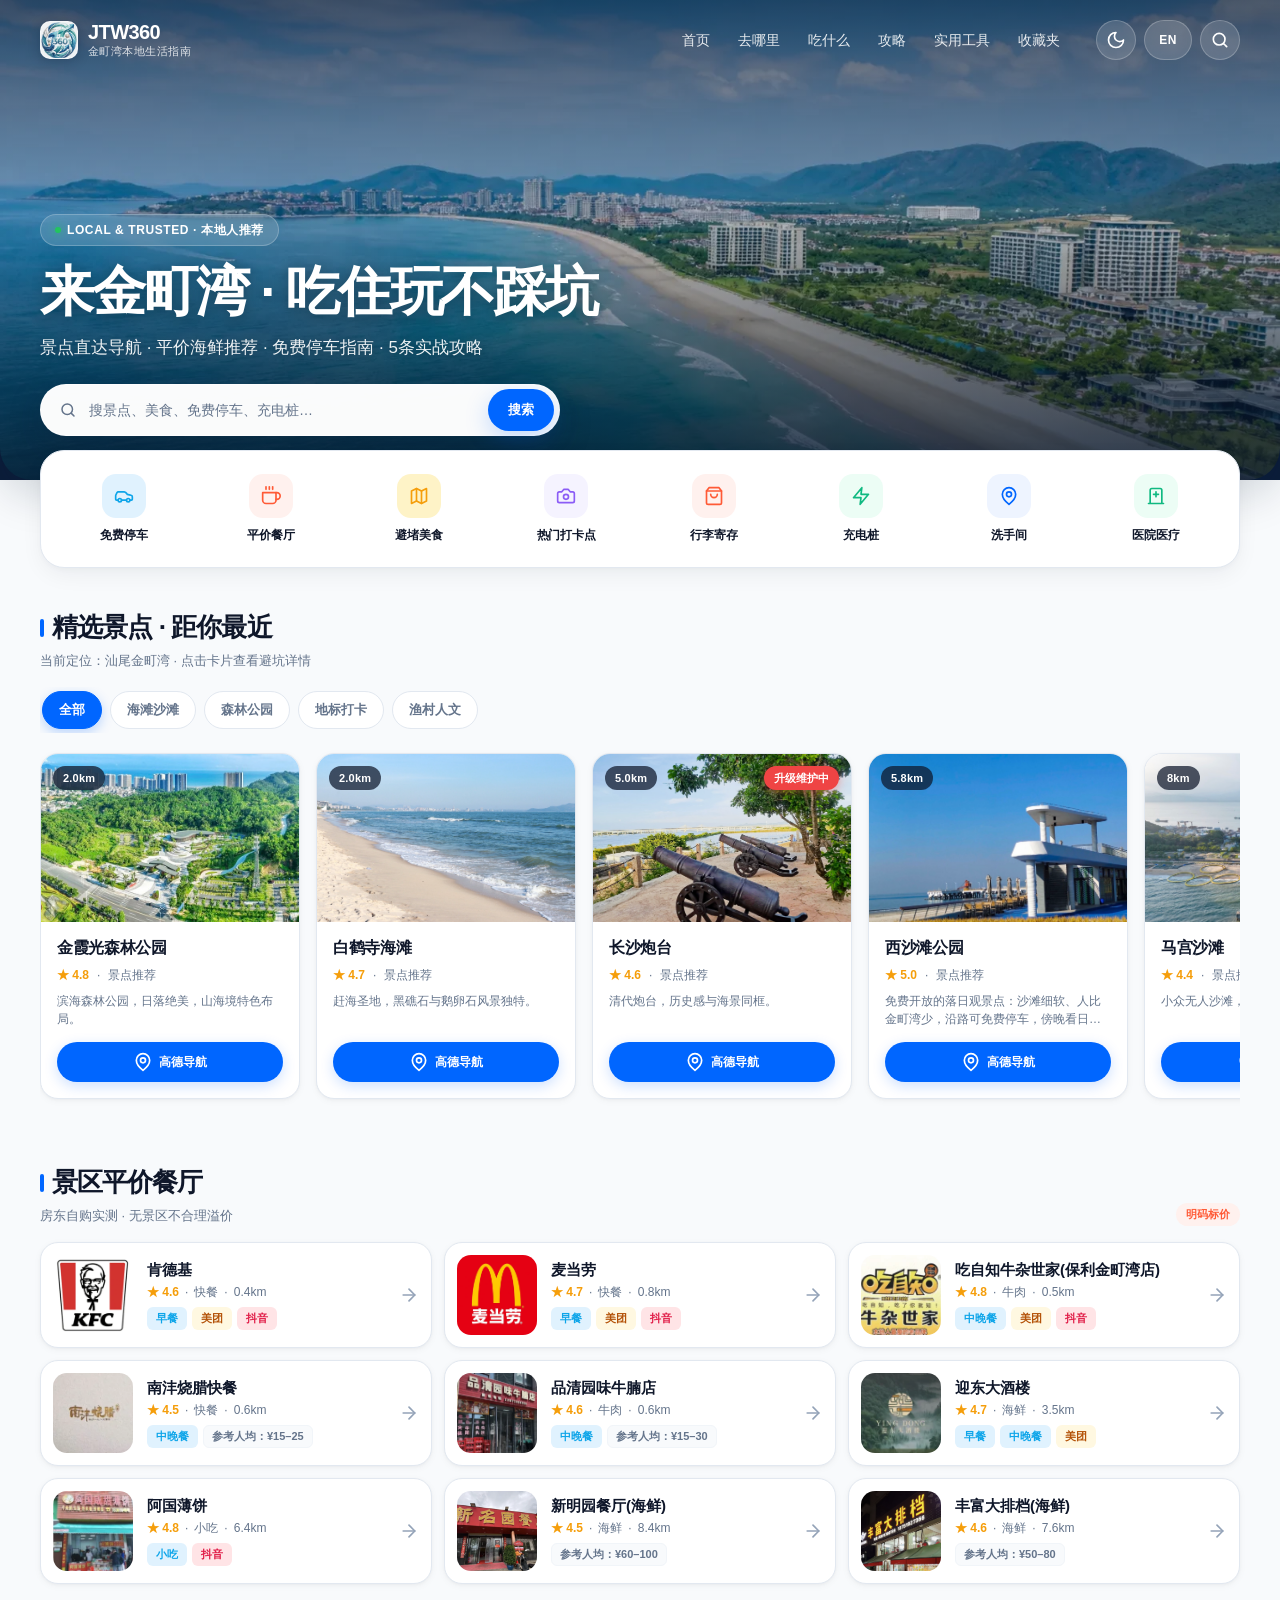
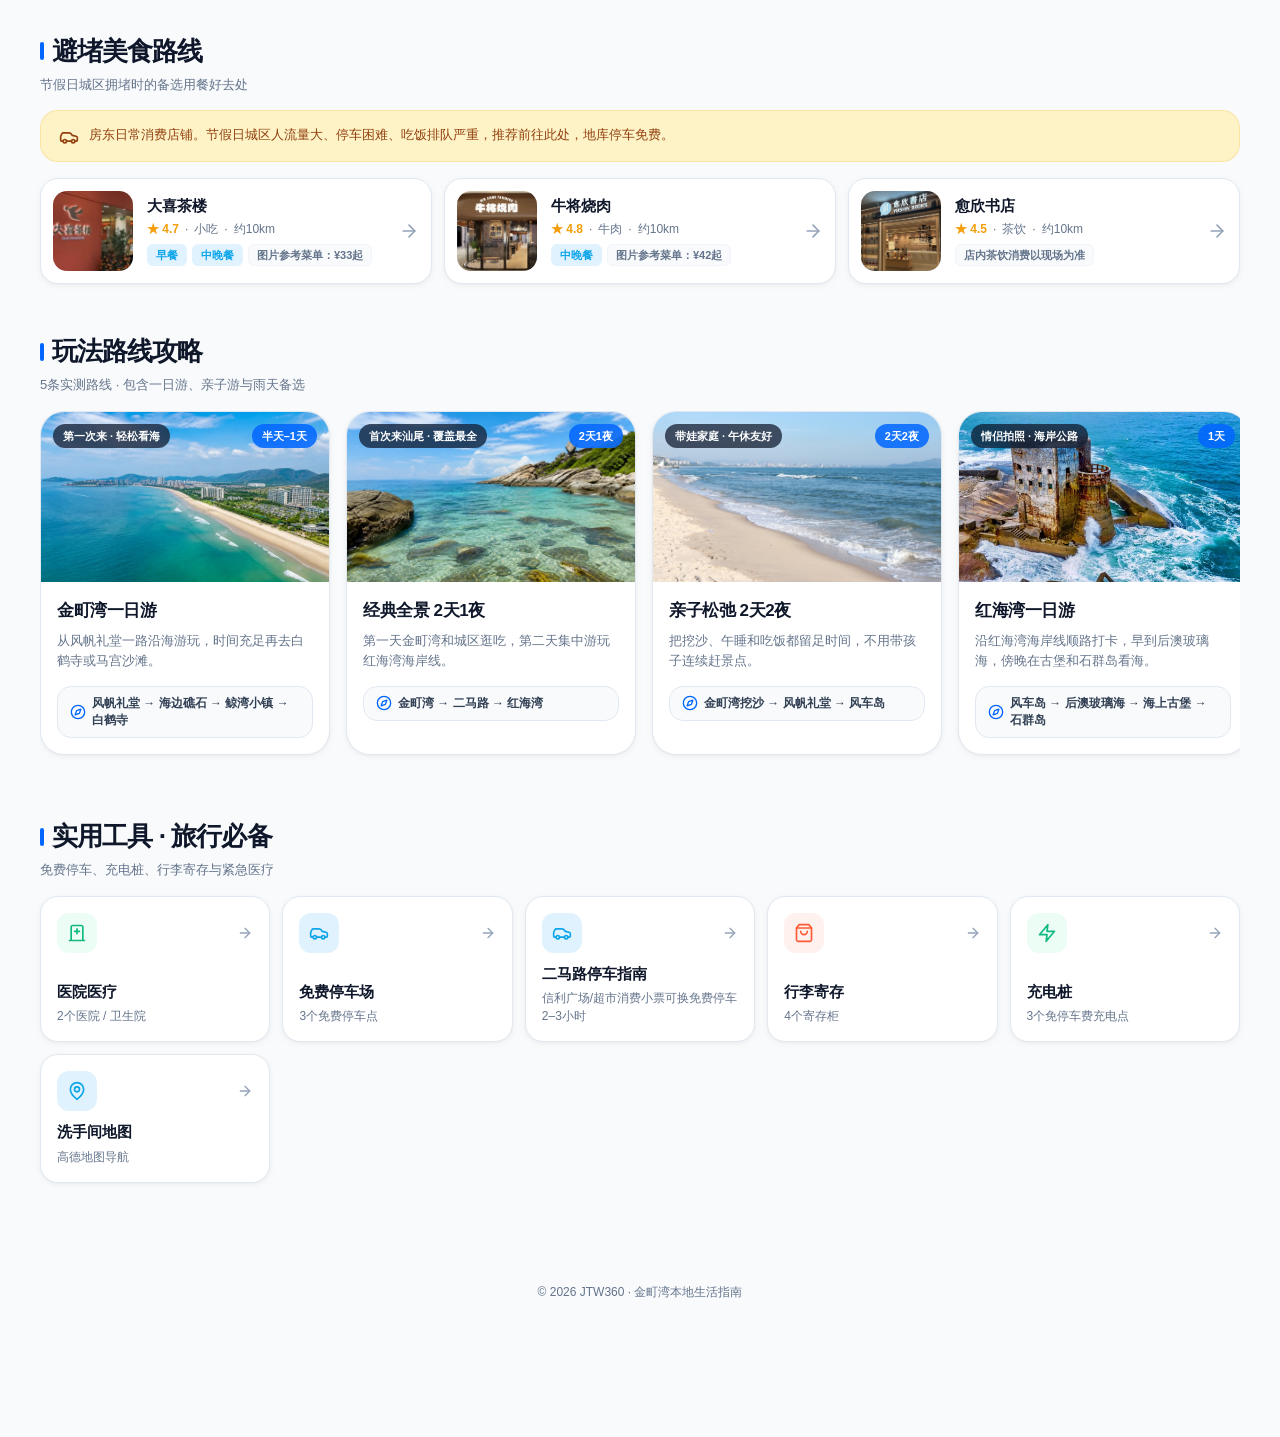
==== commit 61a17c66: "移除呷霸风味堂及其关联图片资源" ====
--- a/index.html
+++ b/index.html
@@ -1930,7 +1930,6 @@
       {slug:'xinmingyuan-seafood',name:'新明园餐厅(海鲜)',en:'Xinmingyuan Restaurant (Seafood)',category:'seafood',image:'img/food/xinmingyuan-thumb.webp',menuImage:'img/food/xinmingyuan.webp',distance:'8.4km',price:'参考人均：¥60–100',lng:115.359453,lat:22.785996},
       {slug:'fengfu-seafood',name:'丰富大排档(海鲜)',en:'Fengfu Food Stall (Seafood)',category:'seafood',image:'img/food/fengfu-thumb.webp',menuImage:'img/food/fengfu.webp',distance:'7.6km',price:'参考人均：¥50–80',lng:115.352591,lat:22.776596},
       {slug:'daxi-teahouse',name:'大喜茶楼',en:'Daxi Tea House',category:'snack',image:'img/food/daxi-thumb.webp',menuImage:'img/food/daxi-teahouse.webp',distance:'约10km',price:'图片参考菜单：¥33起',meal:['早餐','中晚餐'],desc:'茶楼点心，适合错峰用餐和喝茶聊天。',lng:115.379406,lat:22.788853},
-      {slug:'xiaba-flavor',name:'呷霸风味堂',en:'Xiaba Flavor House',category:'snack',image:'img/food/xiaba-thumb.webp',menuImage:'img/food/xiaba-flavor.webp',distance:'约10km',price:'图片参考菜单：¥15起',meal:['中晚餐'],desc:'台湾风味小吃，适合快速解决一餐。',lng:115.379788,lat:22.78886},
       {slug:'niujang-yakiniku',name:'牛将烧肉',en:'Niujang Yakiniku',category:'beef',image:'img/food/niujang-thumb.webp',menuImage:'img/food/niujang-yakiniku.webp',distance:'约10km',price:'图片参考菜单：¥42起',meal:['中晚餐'],desc:'烧肉聚餐选择，适合避开景区海鲜高峰。',lng:115.37962,lat:22.788858},
       {slug:'yuxin-bookstore',name:'愈欣书店',en:'Yuxin Bookstore',category:'tea',image:'img/food/yuxin-thumb.webp',menuImage:'img/food/yuxin-bookstore.webp',distance:'约10km',price:'店内茶饮消费以现场为准',desc:'以喝茶休闲为主，适合聊天、阅读和短暂休息。',lng:115.379708,lat:22.78854}
     ].map((item,index)=>({...item,type:'food',url:AMap(item.name,item.lng,item.lat),rating:['4.6','4.7','4.8','4.5'][index%4],desc:item.desc || item.address || '本地日常消费，点击店名查看菜单与信息。'}));
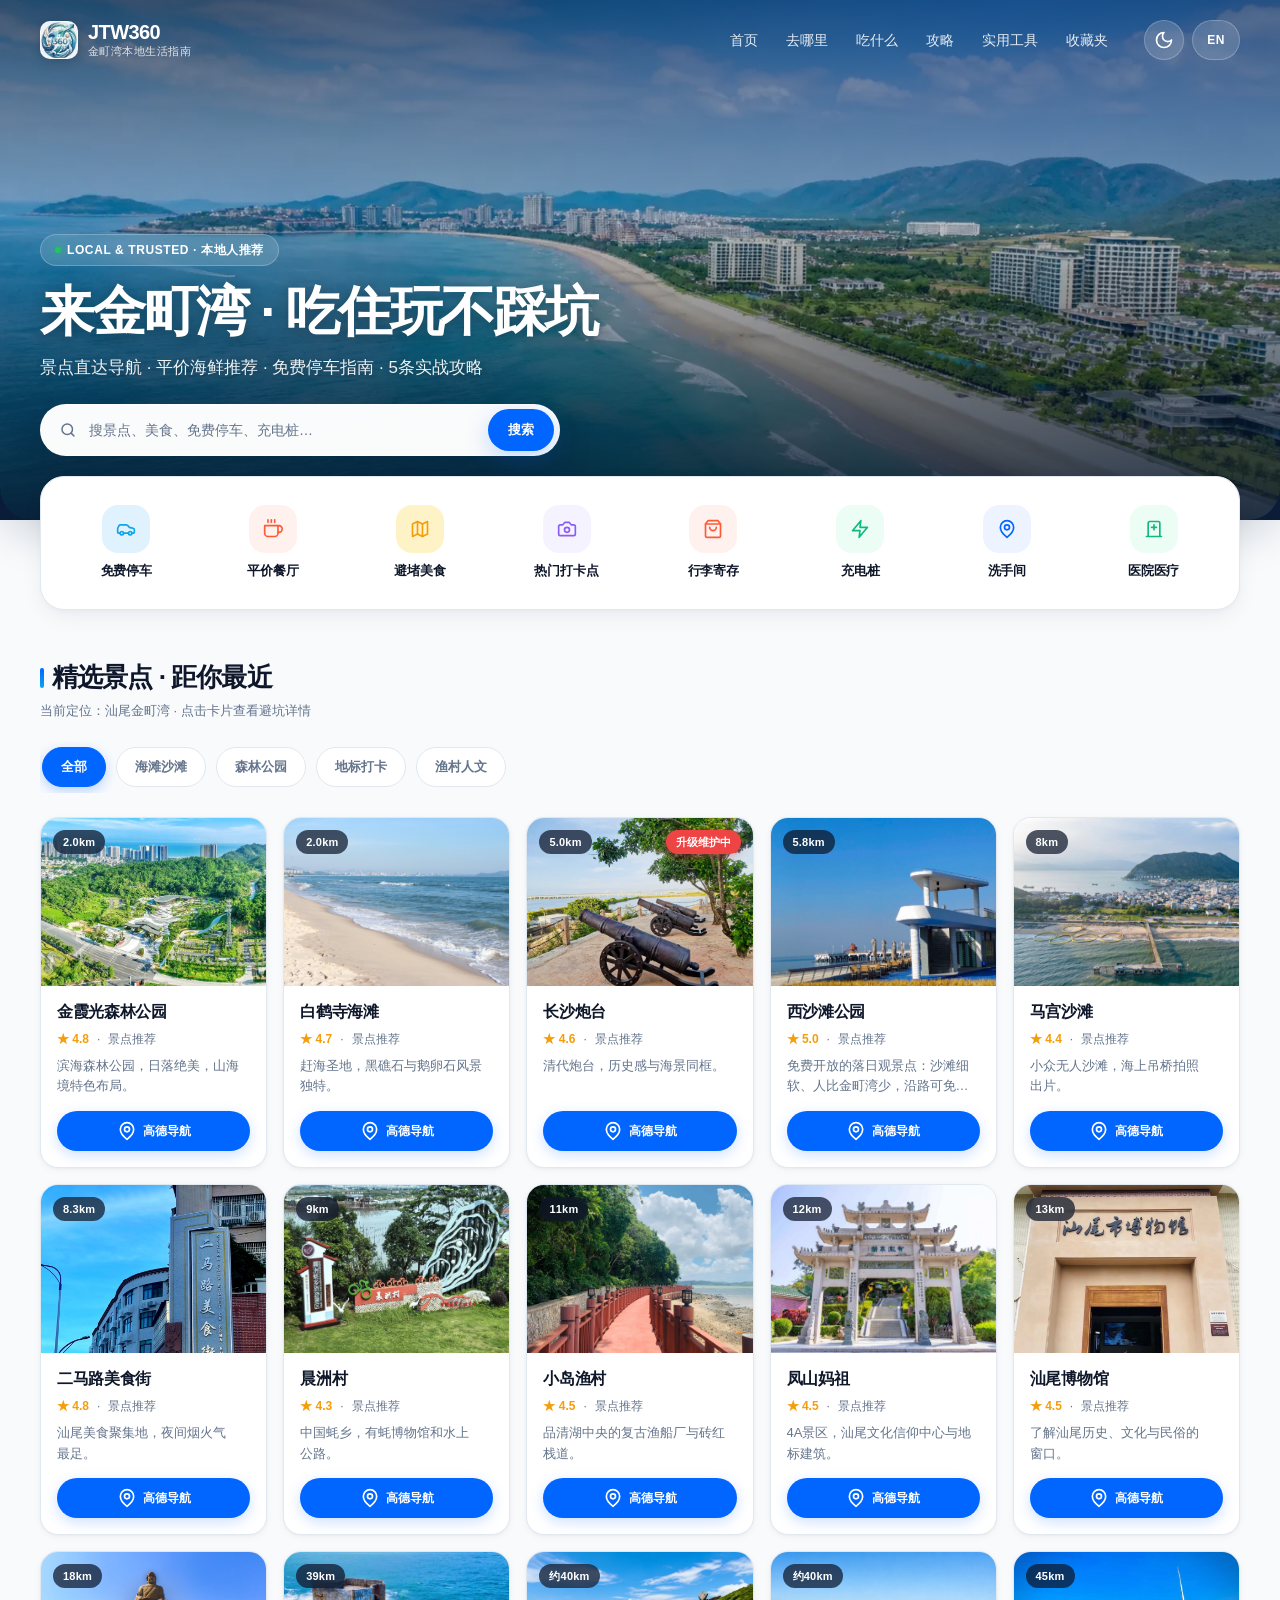
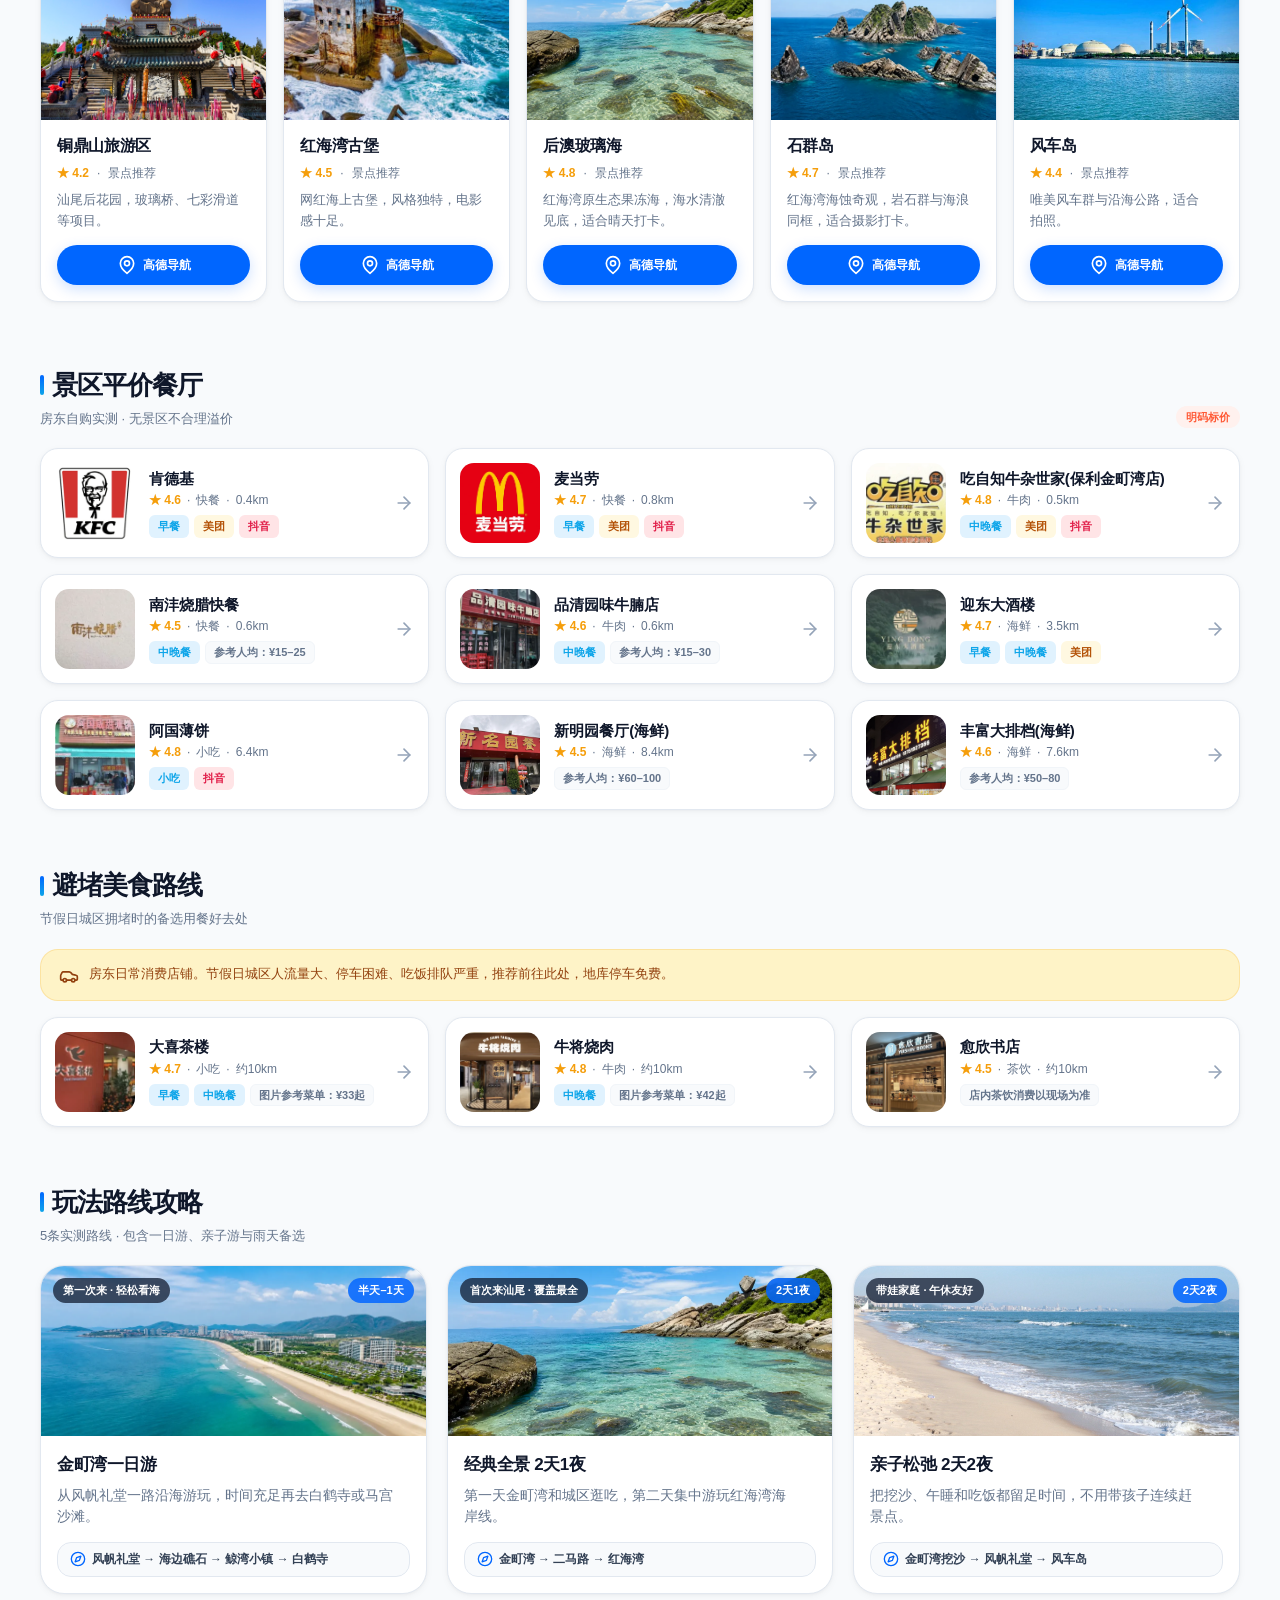
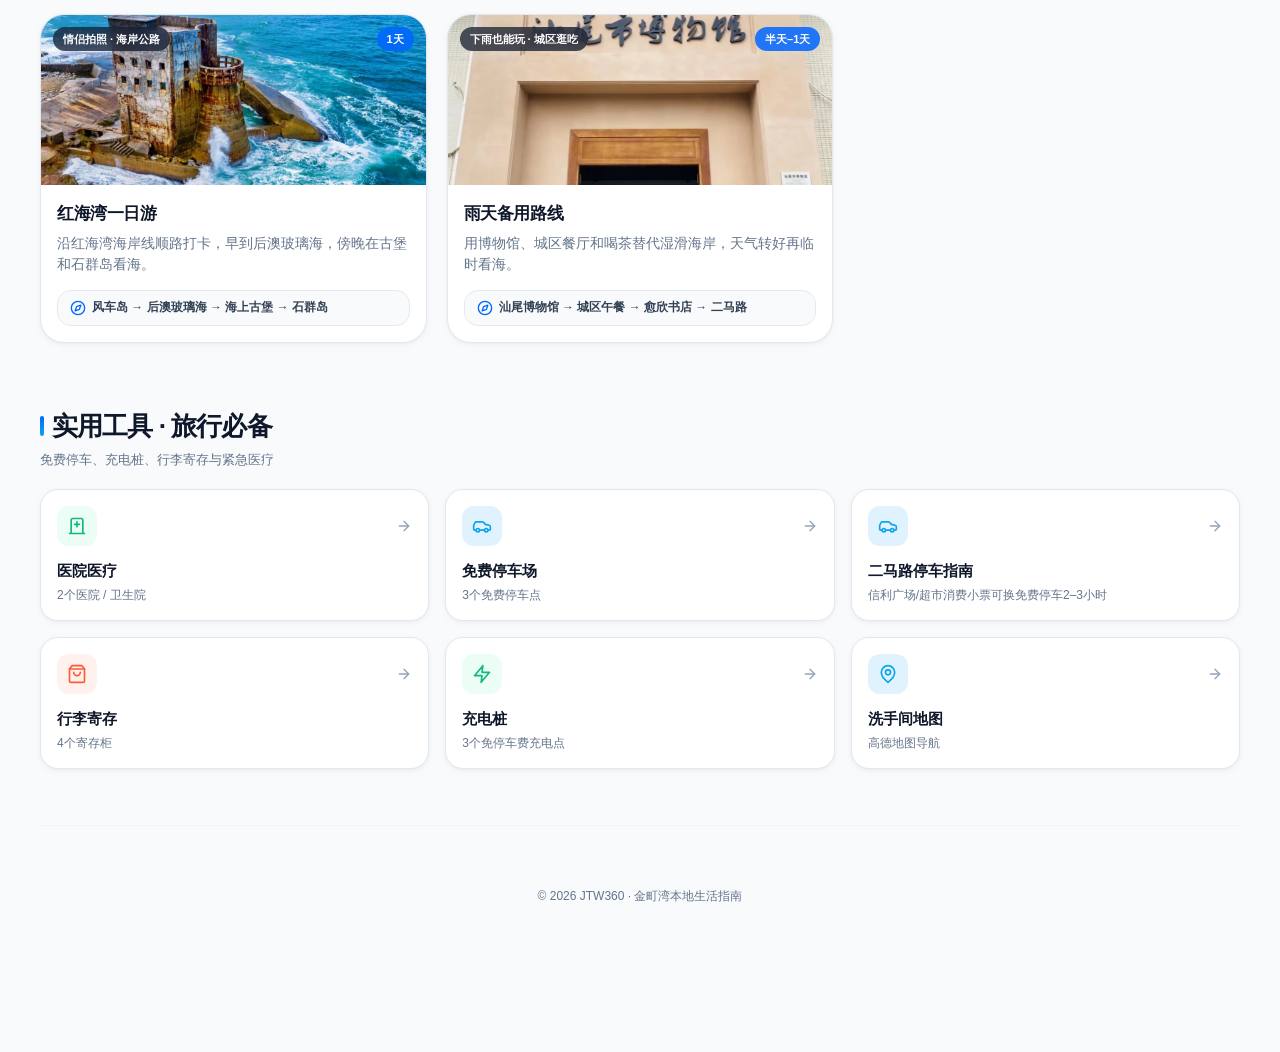
==== commit 4f53cf2f: "优化UI排版与响应式布局,修复英文模式、收藏按钮、搜索滚动等问题" ====
--- a/index.html
+++ b/index.html
@@ -1658,6 +1658,192 @@
         background: var(--primary);
       }
     }
+
+    /* ==========================================================================
+       UI REFINEMENT LAYER — typography, rhythm, desktop grids, a11y
+       ========================================================================== */
+    :root {
+      --page-gutter: 32px;
+      --section-gap: 56px;
+      --ease-out: cubic-bezier(0.16, 1, 0.3, 1);
+    }
+    body {
+      font-family: -apple-system, BlinkMacSystemFont, "SF Pro Text", "PingFang SC", "Hiragino Sans GB", "Microsoft YaHei", "Segoe UI", Roboto, sans-serif;
+      text-rendering: optimizeLegibility;
+      -webkit-text-size-adjust: 100%;
+    }
+    h1, h2, h3 { text-wrap: balance; }
+    p { text-wrap: pretty; }
+    img { max-width: 100%; }
+
+    /* Keyboard accessibility */
+    a:focus-visible, button:focus-visible, input:focus-visible,
+    .place-card:focus-visible, .food-card:focus-visible, .guide-card:focus-visible,
+    .resource-card:focus-visible, .guide-place:focus-visible {
+      outline: 3px solid rgba(0, 102, 255, 0.45);
+      outline-offset: 2px;
+    }
+    .search-capsule input:focus-visible { outline: none; }
+
+    /* Hero: richer depth and tighter vertical rhythm */
+    .hero {
+      background:
+        radial-gradient(120% 80% at 80% 0%, rgba(0, 102, 255, 0.22) 0%, transparent 55%),
+        linear-gradient(180deg, rgba(8, 25, 48, 0.68) 0%, rgba(8, 25, 48, 0.2) 42%, rgba(8, 25, 48, 0.9) 100%),
+        url('img/generated/jinting-bay-hero.webp') center 40%/cover no-repeat;
+    }
+    .hero-body { max-width: 720px; }
+    .hero-sub { max-width: 560px; }
+    .search-capsule { border-color: rgba(255, 255, 255, 0.8); }
+
+    /* Quick actions: calmer cards, clearer hover */
+    .quick-actions { gap: 6px; padding: 12px; }
+    .quick-action { border-radius: var(--radius-lg); }
+    .quick-action:hover { box-shadow: var(--shadow-sm); }
+    .quick-icon-wrap { border-radius: 16px; }
+
+    /* Section rhythm */
+    main { padding-top: 48px; }
+    section { margin-bottom: var(--section-gap); }
+    .section-head { margin-bottom: 20px; }
+    .section-head h2::before {
+      height: 20px;
+      background: linear-gradient(180deg, var(--primary), var(--accent-sky));
+    }
+    .section-head p { line-height: 1.5; }
+
+    /* Chips: larger, evenly spaced, with focus-friendly active state */
+    .chips { gap: 10px; padding: 6px 2px; }
+    .chip { min-height: 40px; padding: 8px 18px; }
+    .chip:active { transform: scale(0.96); }
+
+    /* Cards: consistent radius, smoother motion */
+    .place-card, .food-card, .guide-card, .resource-card {
+      transition: transform 0.28s var(--ease-out), box-shadow 0.28s var(--ease-out), border-color 0.2s;
+    }
+    .place-name, .food-info h3, .guide-body h3 { overflow-wrap: anywhere; }
+    .place-desc { font-size: 13px; line-height: 1.55; }
+    .place-meta { flex-wrap: wrap; row-gap: 4px; }
+    .food-info { min-width: 0; }
+    .food-sub { line-height: 1.4; }
+    .food-card { align-items: center; }
+    .food-image { aspect-ratio: 1; }
+    .guide-body p {
+      display: -webkit-box;
+      -webkit-line-clamp: 3;
+      -webkit-box-orient: vertical;
+      overflow: hidden;
+    }
+    .guide-route-pill { margin-top: auto; }
+    .guide-body p + .guide-route-pill { margin-top: 14px; }
+    .resource-card h3 { margin-top: 14px; }
+    .resource-card p { line-height: 1.45; }
+    .detail-card { padding: 24px; }
+    .tips li { font-size: 14px; }
+    .itinerary-day p, .guide-body p { font-size: 13.5px; }
+
+    .footer { padding: 48px 0 28px; line-height: 1.8; border-top: 1px solid var(--line-subtle); margin-top: 8px; }
+
+    /* Tablet: 641–900 */
+    @media (min-width: 641px) and (max-width: 900px) {
+      .page, .hero-inner { width: calc(100% - 48px); }
+      .quick-actions { grid-template-columns: repeat(4, 1fr); }
+      .resource-grid { grid-template-columns: repeat(3, 1fr); }
+      .food-grid { grid-template-columns: repeat(2, 1fr); }
+      .food-card { grid-template-columns: 64px 1fr auto; }
+      .food-image { width: 64px; height: 64px; }
+    }
+
+    /* Desktop: turn scroll rails into proper grids, use the width */
+    @media (min-width: 1024px) {
+      .page, .hero-inner { width: min(1200px, calc(100% - 64px)); }
+      .hero, .hero-inner { min-height: 520px; }
+      .hero-inner { padding-bottom: 64px; }
+      .quick-wrap { margin-top: -44px; }
+      .quick-actions { gap: 8px; padding: 16px; }
+      .quick-action { min-height: 100px; }
+      .quick-icon-wrap { width: 48px; height: 48px; }
+      .quick-action span.label { font-size: 13px; }
+
+      .horizontal-scroll {
+        grid-auto-flow: row;
+        grid-template-columns: repeat(4, minmax(0, 1fr));
+        grid-auto-columns: auto;
+        overflow: visible;
+        scroll-snap-type: none;
+        gap: 20px;
+        padding: 4px 0 8px;
+      }
+      .guide-grid {
+        grid-auto-flow: row;
+        grid-template-columns: repeat(3, minmax(0, 1fr));
+        grid-auto-columns: auto;
+        overflow: visible;
+        scroll-snap-type: none;
+        gap: 20px;
+        padding-bottom: 8px;
+      }
+      .food-grid { grid-template-columns: repeat(3, minmax(0, 1fr)); gap: 16px; }
+      .food-card { padding: 14px; }
+      .resource-grid { grid-template-columns: repeat(3, minmax(0, 1fr)); gap: 16px; }
+      .result-grid { grid-template-columns: repeat(3, minmax(0, 1fr)); }
+      .chips-wrap { margin-bottom: 20px; }
+
+      .detail-content { grid-template-columns: minmax(0, 1.5fr) minmax(300px, 0.75fr); gap: 24px; align-items: start; }
+      .detail-content > :last-child { position: sticky; top: 24px; }
+      .detail-hero { height: 420px; }
+    }
+    @media (min-width: 1200px) {
+      .horizontal-scroll { grid-template-columns: repeat(5, minmax(0, 1fr)); gap: 16px; }
+    }
+    @media (min-width: 1400px) {
+      .page, .hero-inner { width: min(1280px, calc(100% - 96px)); }
+    }
+    /* The mobile search bar only exists on phones; hide its dead trigger elsewhere */
+    @media (min-width: 641px) {
+      #mobileSearchOpen { display: none; }
+    }
+    [data-favorite-button].is-favorite .icon { fill: currentColor; }
+    .chip[aria-pressed="true"] { font-weight: 700; }
+
+    /* Mobile refinements */
+    @media (max-width: 640px) {
+      :root { --section-gap: 40px; }
+      main { padding-top: 36px; }
+      .quick-actions { gap: 4px; padding: 10px 6px; }
+      .quick-action span.label { font-size: 12px; }
+      .section-head { margin-bottom: 14px; }
+      .section-head h2 { font-size: 20px; }
+      .place-desc { font-size: 12.5px; }
+      .place-name { font-size: 15px; }
+      .chip { min-height: 38px; padding: 8px 16px; }
+      /* Peek of the next card hints at horizontal scroll */
+      .horizontal-scroll, .guide-grid { scroll-padding-left: 2px; margin-right: -12px; padding-right: 12px; }
+      .horizontal-scroll { grid-auto-columns: minmax(220px, 74vw); }
+      .guide-grid { grid-auto-columns: minmax(260px, 82vw); }
+      .resource-card h3 { margin-top: 10px; font-size: 14px; }
+      .resource-card p { font-size: 12px; }
+      .detail-card { padding: 18px; border-radius: var(--radius-lg); }
+      .detail-stats { gap: 8px; }
+      .detail-hero { min-height: 220px; border-radius: var(--radius-lg); }
+      .detail-title { left: 16px; right: 16px; bottom: 16px; }
+      .guide-place { grid-template-columns: 56px 1fr auto; padding: 8px; }
+      .guide-place img { width: 56px; height: 56px; }
+      /* Legible bottom-nav labels, safe tap targets */
+      .bottom-nav a { font-size: 11px; min-height: 50px; }
+      .footer { padding: 36px 0 20px; }
+    }
+    @media (max-width: 360px) {
+      .quick-action span.label { font-size: 11px; }
+      .horizontal-scroll { grid-auto-columns: minmax(200px, 78vw); }
+      h1 { font-size: 27px; }
+    }
+    @media (hover: none) {
+      .place-card:hover, .food-card:hover, .guide-card:hover, .resource-card:hover, .quick-action:hover {
+        transform: none;
+        box-shadow: var(--shadow-sm);
+      }
+    }
   </style>
 
   <script type="application/ld+json">
@@ -2144,10 +2330,15 @@
 
     // Filter Chips Event
     document.querySelectorAll('[data-filter]').forEach(btn => {
+      btn.setAttribute('aria-pressed', btn.classList.contains('active'));
       btn.addEventListener('click', () => {
-        document.querySelectorAll('[data-filter]').forEach(b => b.classList.toggle('active', b === btn));
+        document.querySelectorAll('[data-filter]').forEach(b => {
+          b.classList.toggle('active', b === btn);
+          b.setAttribute('aria-pressed', b === btn);
+        });
         nearbyList.innerHTML = places.filter(p => btn.dataset.filter === 'all' || p.type === btn.dataset.filter).map(card).join('');
         nearbyList.scrollLeft = 0;
+        refreshLang();
       });
     });
 
@@ -2170,9 +2361,12 @@
       renderFavorites();
       document.querySelectorAll('[data-favorite-button]').forEach(btn => {
         const isFav = next.includes(slug);
-        btn.innerHTML = `<svg class="icon"><use href="#i-heart"></use></svg><span style="margin-left:4px">${isFav ? '已收藏' : '收藏'}</span>`;
         btn.classList.toggle('is-favorite', isFav);
+        btn.setAttribute('aria-pressed', isFav);
+        btn.setAttribute('aria-label', isFav ? '取消收藏' : '收藏');
+        if (btn.classList.contains('icon-button')) btn.style.color = isFav ? 'var(--accent-coral)' : 'var(--primary)';
       });
+      refreshLang();
     }
 
     function renderFavorites() {
@@ -2186,6 +2380,7 @@
       const section = document.getElementById('favorites');
       section.classList.add('show');
       renderFavorites();
+      refreshLang();
       section.scrollIntoView({ behavior: 'smooth', block: 'start' });
     }
     document.querySelectorAll('a[href="#favorites"]').forEach(link => link.addEventListener('click', showFavorites));
@@ -2196,6 +2391,7 @@
         document.getElementById('resultGrid').innerHTML = data[6].map(card).join('');
         document.getElementById('searchSummary').textContent = `${data[6].length} 个${data[2]}`;
         searchResults.classList.add('show');
+        refreshLang();
         searchResults.scrollIntoView({ behavior: 'smooth' });
       } else if (id === 'restroomResource') {
         window.open(AMap('公共厕所', 115.292562, 22.795063), '_blank');
@@ -2321,6 +2517,7 @@
       `;
       document.body.insertAdjacentHTML('beforeend', bottomBarHtml);
       window.scrollTo(0, 0);
+      refreshLang();
       document.title = `${item.name} · JTW360`;
       updateSeo(`${item.name} · JTW360`, item.desc || item.enDesc, image, `/places/${item.slug}`);
     }
@@ -2398,6 +2595,7 @@
         </div>
       `;
       window.scrollTo(0, 0);
+      refreshLang();
       document.title = `${guide.title} · JTW360`;
       updateSeo(`${guide.title} · JTW360`, guide.summary, guide.image, `/guides/${guide.slug}`);
     }
@@ -2519,19 +2717,30 @@
     });
 
     // Language & Dark Mode
-    const setLanguage = english => {
+    const applyLanguage = english => {
       document.querySelectorAll('[data-lang]').forEach(el => el.textContent = english ? el.dataset.langEn : el.dataset.lang);
-      document.querySelectorAll('[data-lang-placeholder]').forEach(el => el.placeholder = english ? el.dataset.langPlaceholderEn : el.dataset.langPlaceholder);
+      document.querySelectorAll('[data-lang-placeholder]').forEach(el => el.placeholder = english ? el.dataset.langEnPlaceholder : el.dataset.langPlaceholder);
       document.getElementById('langButton').textContent = english ? '中文' : 'EN';
       document.documentElement.lang = english ? 'en' : 'zh-CN';
+    };
+    const setLanguage = english => {
+      applyLanguage(english);
       localStorage.setItem('jtw360-language', english ? 'en' : 'zh');
     };
+    // Re-apply the saved language after any dynamic re-render (filters, search, detail pages)
+    function refreshLang() {
+      if (localStorage.getItem('jtw360-language') === 'en') applyLanguage(true);
+    }
     document.getElementById('langButton').addEventListener('click', () => setLanguage(localStorage.getItem('jtw360-language') !== 'en'));
 
     // 主题：首次访问跟随系统，用户手动切换后以用户选择为准
+    function syncThemeColor() {
+      document.querySelector('meta[name="theme-color"]')?.setAttribute('content', document.body.classList.contains('dark-mode') ? '#090e17' : '#f8fafc');
+    }
     function applyTheme(theme) {
       document.body.classList.toggle('dark-mode', theme === 'dark');
       localStorage.setItem('jtw360-theme', theme);
+      syncThemeColor();
     }
     document.getElementById('themeButton').addEventListener('click', () => {
       const next = document.body.classList.contains('dark-mode') ? 'light' : 'dark';
@@ -2543,6 +2752,7 @@
     } else if (window.matchMedia?.('(prefers-color-scheme: dark)').matches) {
       document.body.classList.add('dark-mode');
     }
+    syncThemeColor();
     if (localStorage.getItem('jtw360-language') === 'en') setLanguage(true);
 
     // Mobile Search Bar Handler (fixed top bar slides in once scrolled, or on demand)
@@ -2592,8 +2802,11 @@
         document.getElementById('resultGrid').innerHTML = '<div class="empty">没有找到相关地点或服务，试试其他关键词（如：海鲜、沙滩、停车）。</div>';
         document.getElementById('searchSummary').textContent = '';
       }
+      const wasShown = searchResults.classList.contains('show');
       searchResults.classList.add('show');
-      searchResults.scrollIntoView({ behavior: 'smooth' });
+      refreshLang();
+      // Only scroll on first reveal; re-scrolling on every keystroke makes the page jump while typing
+      if (!wasShown) searchResults.scrollIntoView({ behavior: 'smooth' });
     }
 
     // 搜索防抖：避免输入过程中高频全量过滤/重渲染
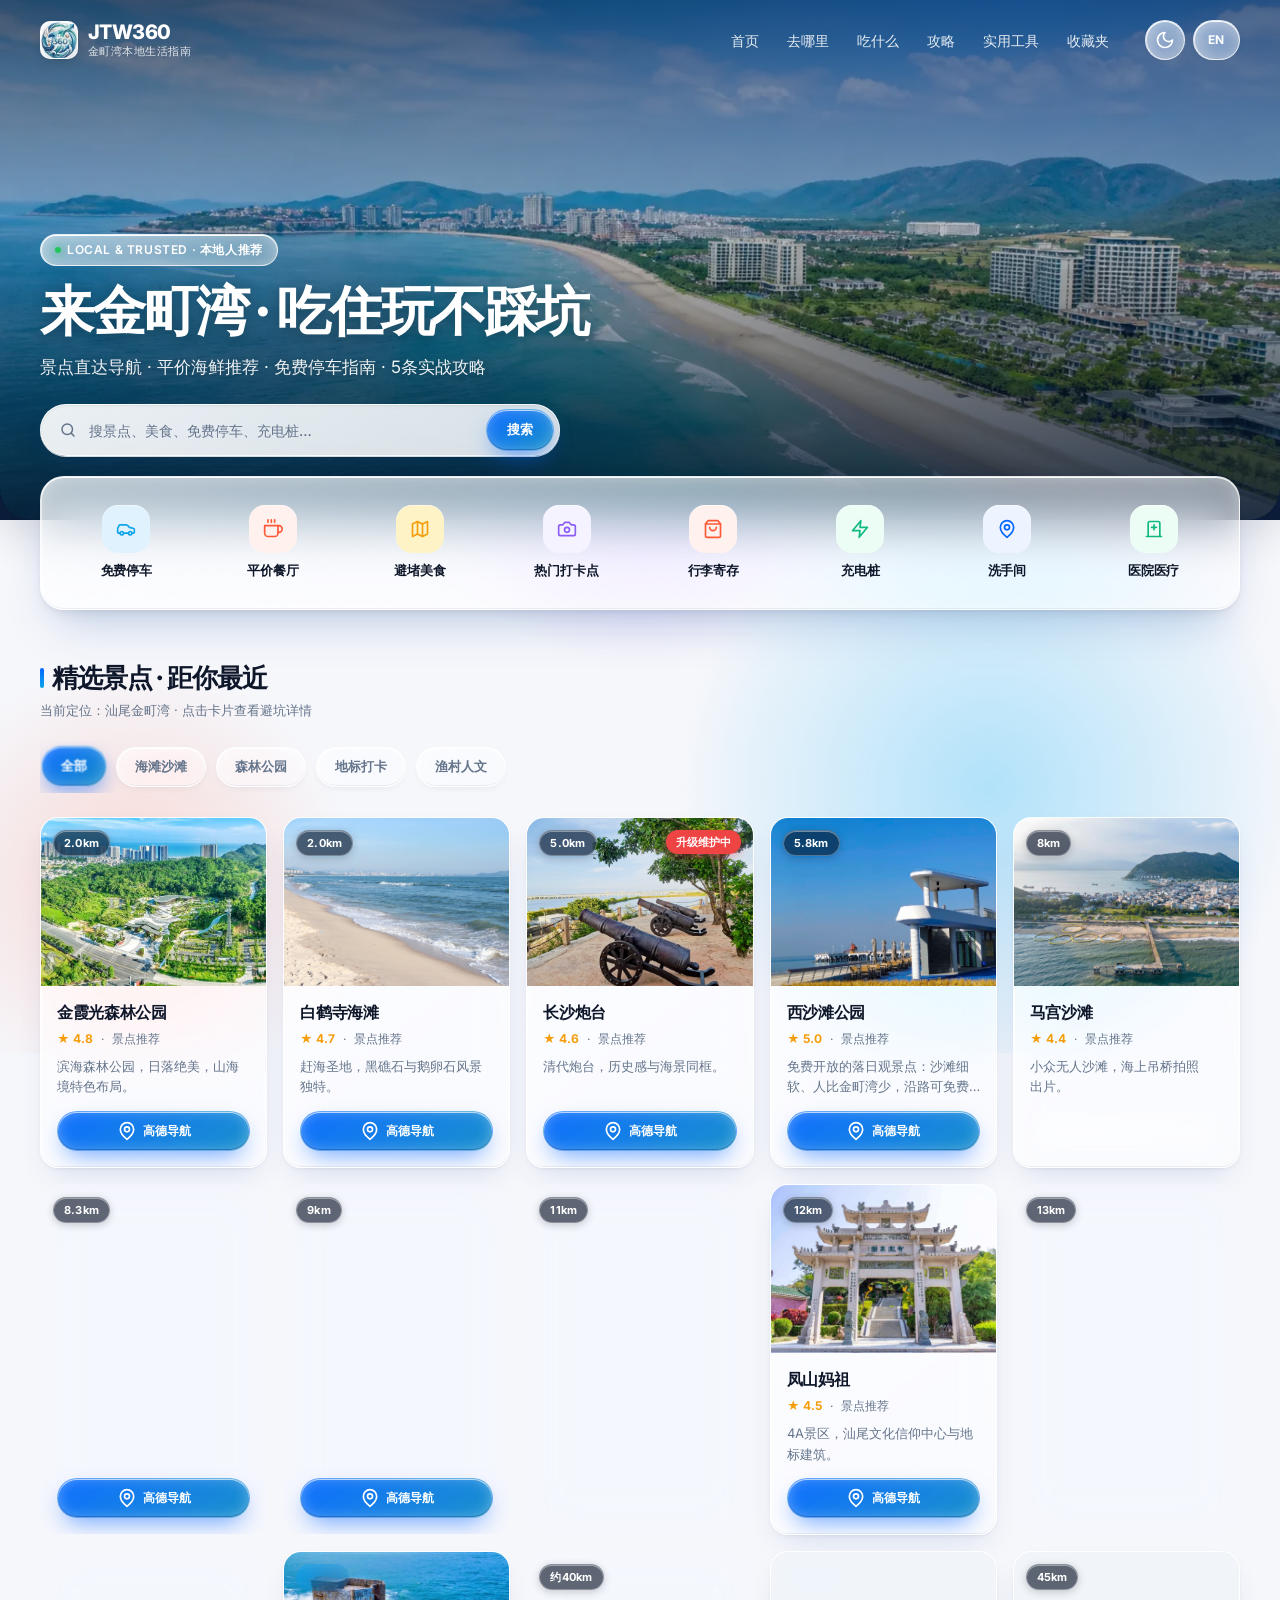
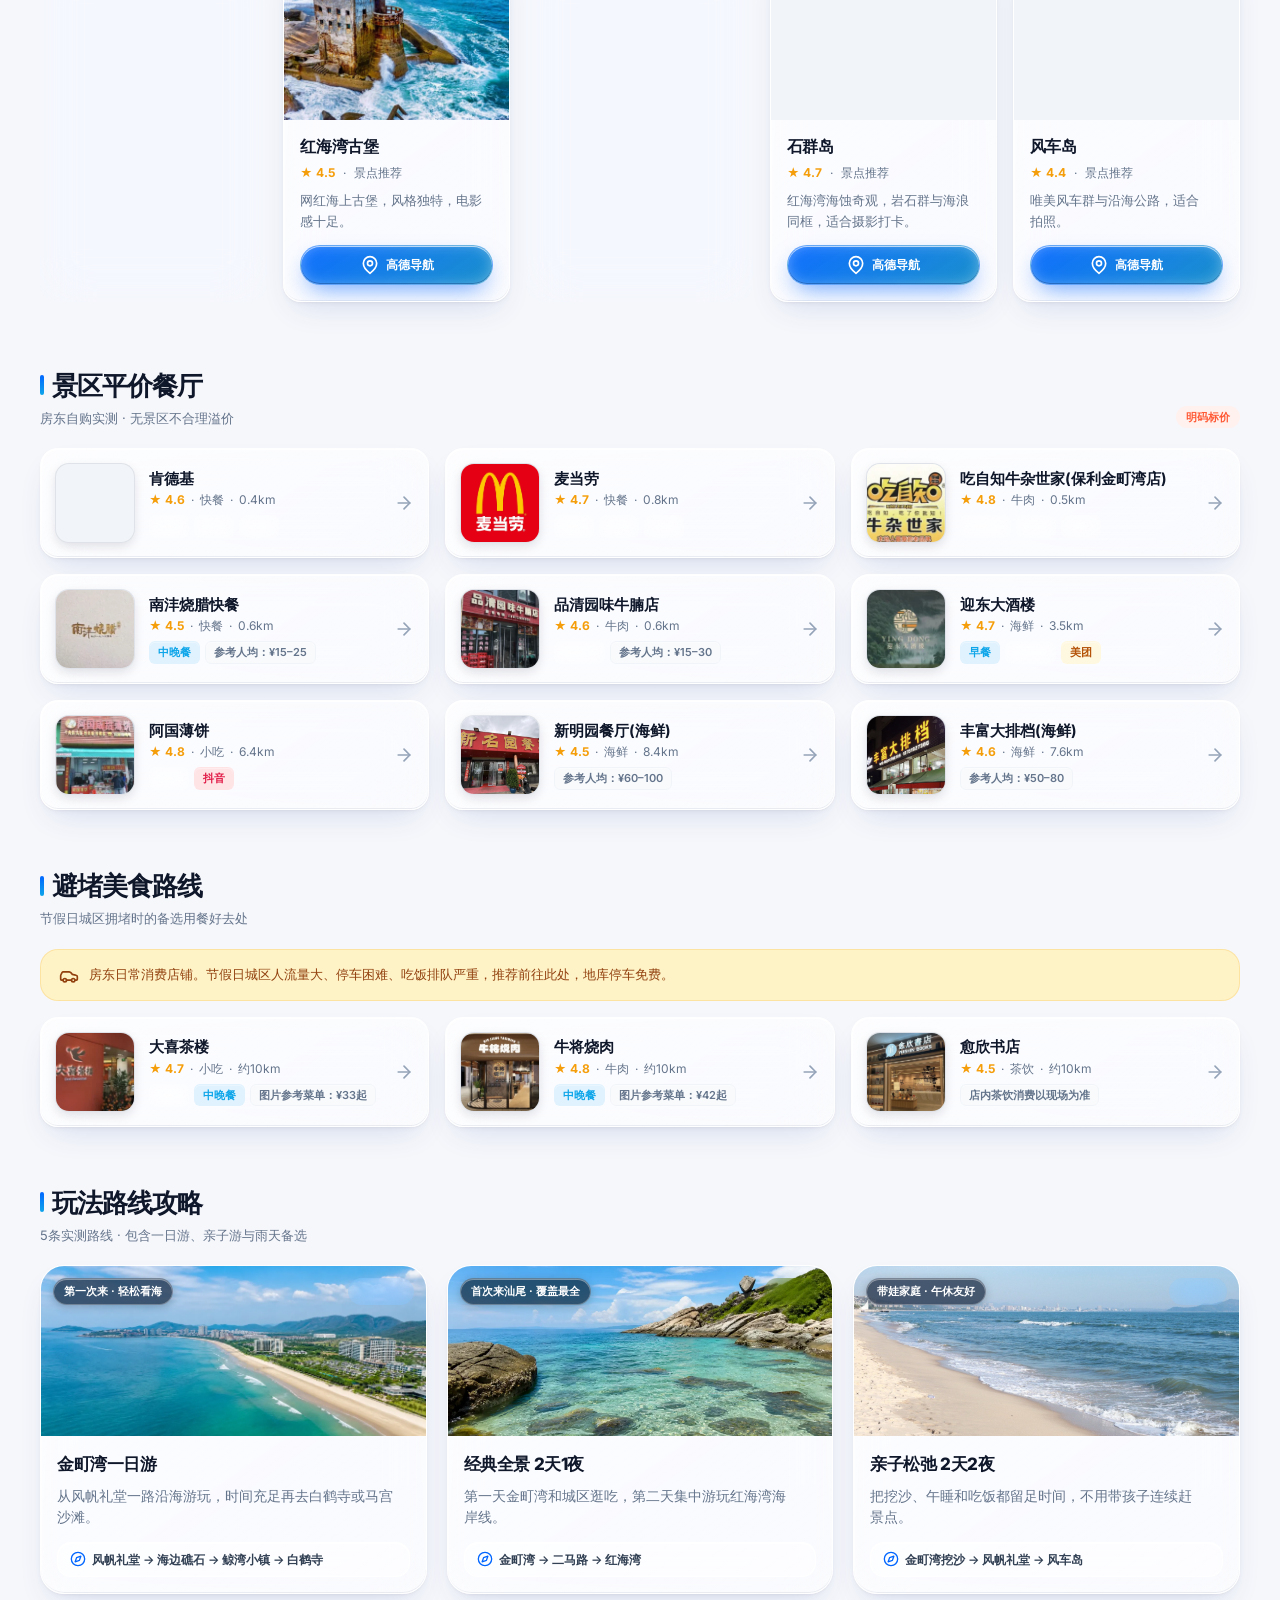
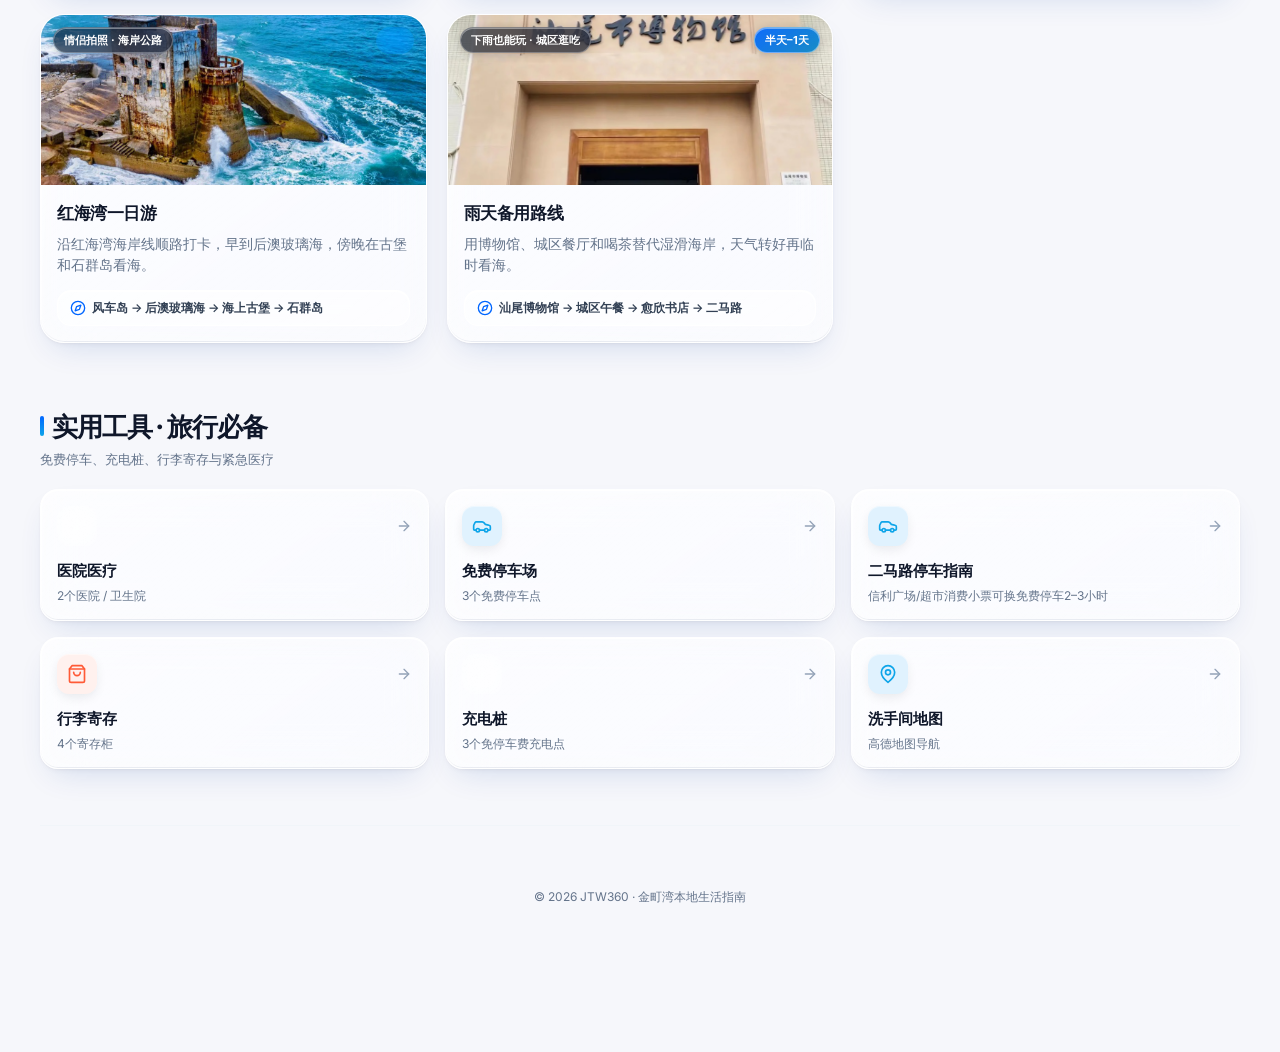
==== commit 71a22244: "feat(ui): 应用 Liquid Glass 液态毛玻璃设计系统与动态光影交互" ====
--- a/index.html
+++ b/index.html
@@ -22,6 +22,17 @@
   <link rel="preload" as="image" href="img/generated/jinting-bay-hero.webp">
   <link rel="icon" type="image/png" href="img/jtw360logo-sm.png">
   <link rel="apple-touch-icon" href="img/jtw360logo-sm.png">
+  <!-- Fonts & Liquid Glass Design System -->
+  <link rel="preconnect" href="https://fonts.googleapis.com">
+  <link rel="preconnect" href="https://fonts.gstatic.com" crossorigin>
+  <link href="https://fonts.googleapis.com/css2?family=Inter:wght@400;500;600;700;800;900&display=swap" rel="stylesheet" media="print" onload="this.media='all'">
+  <link rel="stylesheet" href="gemini_theme.css">
+  <script src="liquid_glass.js" defer></script>
+  <script>
+    if (localStorage.getItem("jtw360-theme") === "dark" || (!("jtw360-theme" in localStorage) && window.matchMedia("(prefers-color-scheme: dark)").matches)) {
+      document.documentElement.classList.add("dark");
+    }
+  </script>
   <style>
     :root {
       --primary: #0066ff;
@@ -2735,10 +2746,14 @@
 
     // 主题：首次访问跟随系统，用户手动切换后以用户选择为准
     function syncThemeColor() {
-      document.querySelector('meta[name="theme-color"]')?.setAttribute('content', document.body.classList.contains('dark-mode') ? '#090e17' : '#f8fafc');
+      const isDark = document.body.classList.contains('dark-mode');
+      document.documentElement.classList.toggle('dark', isDark);
+      document.querySelector('meta[name="theme-color"]')?.setAttribute('content', isDark ? '#090e17' : '#f8fafc');
     }
     function applyTheme(theme) {
-      document.body.classList.toggle('dark-mode', theme === 'dark');
+      const isDark = theme === 'dark';
+      document.body.classList.toggle('dark-mode', isDark);
+      document.documentElement.classList.toggle('dark', isDark);
       localStorage.setItem('jtw360-theme', theme);
       syncThemeColor();
     }
@@ -2748,9 +2763,13 @@
     });
 
     if (localStorage.getItem('jtw360-theme')) {
-      if (localStorage.getItem('jtw360-theme') === 'dark') document.body.classList.add('dark-mode');
+      if (localStorage.getItem('jtw360-theme') === 'dark') {
+        document.body.classList.add('dark-mode');
+        document.documentElement.classList.add('dark');
+      }
     } else if (window.matchMedia?.('(prefers-color-scheme: dark)').matches) {
       document.body.classList.add('dark-mode');
+      document.documentElement.classList.add('dark');
     }
     syncThemeColor();
     if (localStorage.getItem('jtw360-language') === 'en') setLanguage(true);
--- a/gemini_theme.css
+++ b/gemini_theme.css
@@ -0,0 +1,631 @@
+/**
+ * JTW360 Liquid Glass Design System
+ * Inspired by order-calculator Gemini Theme & Apple Liquid Glass Aesthetics
+ * Material: Ambient Light Mesh + Frosted Glassmorphism + Specular Rims + Dynamic Cursor Glare + Capsule Floating Nav
+ */
+
+:root {
+    --gemini-font: "Inter", -apple-system, BlinkMacSystemFont, "SF Pro Text", "SF Pro Display", "PingFang SC", "Hiragino Sans GB", "Segoe UI", Roboto, "Helvetica Neue", Arial, sans-serif;
+    --gemini-font-mono: ui-monospace, SFMono-Regular, Menlo, Monaco, Consolas, monospace;
+
+    /* Primary & Coastal Palette */
+    --gemini-primary: #0066FF;
+    --gemini-primary-hover: #0052CC;
+    --gemini-primary-soft: rgba(0, 102, 255, 0.10);
+    --gemini-gradient: linear-gradient(135deg, #0066FF 0%, #0099FF 50%, #38BDF8 100%);
+    --gemini-gradient-hover: linear-gradient(135deg, #0052CC 0%, #007ACC 100%);
+    --gemini-gradient-text: linear-gradient(135deg, #0066FF 0%, #0284C7 60%, #06B6D4 100%);
+    --gemini-glow: rgba(0, 102, 255, 0.28);
+    --gemini-ring: 0 0 0 3px rgba(0, 102, 255, 0.28);
+
+    /* Liquid Glass Material Tokens (Light Mode) */
+    --lg-blur: 24px;
+    --lg-sat: 190%;
+    --lg-fill: linear-gradient(145deg, rgba(255, 255, 255, 0.72) 0%, rgba(255, 255, 255, 0.44) 100%);
+    --lg-fill-clear: linear-gradient(145deg, rgba(255, 255, 255, 0.52) 0%, rgba(255, 255, 255, 0.26) 100%);
+    --lg-fill-thick: linear-gradient(145deg, rgba(255, 255, 255, 0.92) 0%, rgba(255, 255, 255, 0.84) 100%);
+    --lg-fill-inner: rgba(255, 255, 255, 0.52);
+    --lg-solid: #FFFFFF;
+    --lg-border: rgba(255, 255, 255, 0.78);
+    --lg-border-subtle: rgba(15, 23, 42, 0.08);
+    --lg-border-hover: rgba(0, 102, 255, 0.45);
+    --lg-sheen: rgba(255, 255, 255, 0.82);
+
+    /* Specular Rims & Shadows */
+    --lg-edge: inset 0 1px 0 0 rgba(255, 255, 255, 0.95),
+               inset 1px 0 0 0 rgba(255, 255, 255, 0.6),
+               inset 0 -1px 0 0 rgba(148, 163, 184, 0.18),
+               inset 0 0 22px -6px rgba(255, 255, 255, 0.7);
+    --lg-shadow: 0 1px 2px rgba(15, 23, 42, 0.03),
+                 0 14px 32px -12px rgba(0, 64, 160, 0.16),
+                 0 3px 8px -2px rgba(15, 23, 42, 0.05);
+    --lg-shadow-float: 0 2px 4px rgba(15, 23, 42, 0.04),
+                       0 24px 48px -16px rgba(0, 64, 160, 0.26),
+                       0 8px 18px -6px rgba(15, 23, 42, 0.08);
+
+    /* Vibrant Liquid Action Tint */
+    --lg-tint: linear-gradient(145deg, rgba(0, 102, 255, 0.94) 0%, rgba(2, 132, 199, 0.90) 100%);
+    --lg-tint-edge: inset 0 1px 0 0 rgba(255, 255, 255, 0.65),
+                    inset 0 -1px 0 0 rgba(2, 44, 110, 0.35),
+                    inset 0 0 16px -4px rgba(255, 255, 255, 0.5);
+
+    /* Ambient Sea Glow Orbs */
+    --lg-orb-1: rgba(0, 102, 255, 0.38);
+    --lg-orb-2: rgba(6, 182, 212, 0.32);
+    --lg-orb-3: rgba(56, 189, 248, 0.36);
+    --lg-orb-4: rgba(255, 90, 54, 0.20);
+    --lg-orb-5: rgba(139, 92, 246, 0.24);
+
+    --lg-ease: cubic-bezier(0.22, 1, 0.36, 1);
+    --lg-spring: cubic-bezier(0.34, 1.56, 0.64, 1);
+}
+
+/* Dark Mode Liquid Glass Tokens */
+body.dark-mode,
+.dark {
+    --gemini-primary: #38BDF8;
+    --gemini-primary-hover: #7DD3FC;
+    --gemini-primary-soft: rgba(56, 189, 248, 0.15);
+    --gemini-gradient: linear-gradient(135deg, #0284C7 0%, #0EA5E9 50%, #38BDF8 100%);
+    --gemini-gradient-hover: linear-gradient(135deg, #0369A1 0%, #0284C7 100%);
+    --gemini-gradient-text: linear-gradient(135deg, #38BDF8 0%, #7DD3FC 60%, #BAE6FD 100%);
+    --gemini-glow: rgba(56, 189, 248, 0.35);
+    --gemini-ring: 0 0 0 3px rgba(56, 189, 248, 0.35);
+
+    --lg-fill: linear-gradient(145deg, rgba(24, 34, 54, 0.70) 0%, rgba(12, 18, 30, 0.64) 100%);
+    --lg-fill-clear: linear-gradient(145deg, rgba(32, 45, 70, 0.52) 0%, rgba(12, 18, 30, 0.40) 100%);
+    --lg-fill-thick: linear-gradient(145deg, rgba(18, 26, 42, 0.94) 0%, rgba(10, 15, 26, 0.92) 100%);
+    --lg-fill-inner: rgba(255, 255, 255, 0.05);
+    --lg-solid: #0F172A;
+    --lg-border: rgba(255, 255, 255, 0.13);
+    --lg-border-subtle: rgba(255, 255, 255, 0.07);
+    --lg-border-hover: rgba(56, 189, 248, 0.55);
+    --lg-sheen: rgba(255, 255, 255, 0.14);
+
+    --lg-edge: inset 0 1px 0 0 rgba(255, 255, 255, 0.28),
+               inset 1px 0 0 0 rgba(255, 255, 255, 0.10),
+               inset 0 -1px 0 0 rgba(0, 0, 0, 0.45),
+               inset 0 0 24px -8px rgba(56, 189, 248, 0.18);
+    --lg-shadow: 0 16px 40px -16px rgba(0, 0, 0, 0.8), 0 3px 8px -2px rgba(0, 0, 0, 0.5);
+    --lg-shadow-float: 0 28px 58px -18px rgba(0, 0, 0, 0.92), 0 10px 20px -8px rgba(0, 0, 0, 0.6);
+
+    --lg-tint: linear-gradient(145deg, rgba(2, 132, 199, 0.92) 0%, rgba(14, 165, 233, 0.88) 100%);
+    --lg-tint-edge: inset 0 1px 0 0 rgba(255, 255, 255, 0.45),
+                    inset 0 -1px 0 0 rgba(0, 0, 0, 0.4),
+                    inset 0 0 16px -4px rgba(255, 255, 255, 0.25);
+
+    --lg-orb-1: rgba(2, 132, 199, 0.32);
+    --lg-orb-2: rgba(14, 165, 233, 0.26);
+    --lg-orb-3: rgba(139, 92, 246, 0.20);
+    --lg-orb-4: rgba(244, 63, 94, 0.16);
+    --lg-orb-5: rgba(16, 185, 129, 0.18);
+
+    color-scheme: dark;
+}
+
+/* ============================================================
+ * Ambient Mesh Background Glow (流动环境光，赋予玻璃真实折射体)
+ * ============================================================ */
+html {
+    background: #F6F7FB;
+}
+html.dark,
+body.dark-mode {
+    background: #090E17;
+}
+
+body {
+    position: relative;
+    background: transparent !important;
+    font-family: var(--gemini-font) !important;
+}
+
+body::before {
+    content: "";
+    position: fixed;
+    inset: -12vmax;
+    z-index: -1;
+    pointer-events: none;
+    background:
+        radial-gradient(36vmax 36vmax at 20% 22%, var(--lg-orb-1) 0%, transparent 64%),
+        radial-gradient(32vmax 32vmax at 82% 16%, var(--lg-orb-2) 0%, transparent 62%),
+        radial-gradient(38vmax 38vmax at 72% 78%, var(--lg-orb-3) 0%, transparent 64%),
+        radial-gradient(28vmax 28vmax at 18% 86%, var(--lg-orb-4) 0%, transparent 62%),
+        radial-gradient(26vmax 26vmax at 50% 50%, var(--lg-orb-5) 0%, transparent 66%);
+    animation: lgDrift 36s ease-in-out infinite alternate;
+    will-change: transform;
+}
+
+@keyframes lgDrift {
+    0%   { transform: translate3d(0, 0, 0) rotate(0deg) scale(1); }
+    50%  { transform: translate3d(2vmax, -2vmax, 0) rotate(3deg) scale(1.04); }
+    100% { transform: translate3d(-2vmax, 2vmax, 0) rotate(-3deg) scale(1.02); }
+}
+
+/* ============================================================
+ * Pointer-Following Specular Glare (指针高光反射层)
+ * ============================================================ */
+.place-card,
+.food-card,
+.guide-card,
+.resource-card,
+.quick-actions,
+.detail-card,
+.stat-box,
+.itinerary-day,
+.guide-place {
+    position: relative;
+    isolation: isolate;
+}
+
+.place-card::before,
+.food-card::before,
+.guide-card::before,
+.resource-card::before,
+.detail-card::before,
+.quick-actions::before {
+    content: "";
+    position: absolute;
+    inset: 0;
+    border-radius: inherit;
+    z-index: 2;
+    pointer-events: none;
+    opacity: 0;
+    background: radial-gradient(300px circle at var(--lg-x, 50%) var(--lg-y, 0%), var(--lg-sheen), transparent 64%);
+    transition: opacity 0.3s var(--lg-ease);
+}
+
+.place-card:hover::before,
+.food-card:hover::before,
+.guide-card:hover::before,
+.resource-card:hover::before,
+.detail-card:hover::before,
+.quick-actions:hover::before {
+    opacity: 1;
+}
+
+/* ============================================================
+ * Liquid Glass Surfaces (卡片材质全面升级)
+ * ============================================================ */
+
+/* 金刚区导航卡 */
+.quick-actions {
+    background: var(--lg-fill) !important;
+    border: 1px solid var(--lg-border) !important;
+    box-shadow: var(--lg-edge), var(--lg-shadow-float) !important;
+    backdrop-filter: blur(var(--lg-blur)) saturate(var(--lg-sat)) !important;
+    -webkit-backdrop-filter: blur(var(--lg-blur)) saturate(var(--lg-sat)) !important;
+    border-radius: var(--radius-xl) !important;
+    transition: box-shadow 0.3s var(--lg-ease), border-color 0.3s var(--lg-ease) !important;
+}
+
+.quick-action {
+    border-radius: var(--radius-md) !important;
+    transition: transform 0.35s var(--lg-spring), background 0.2s var(--lg-ease) !important;
+}
+
+.quick-action:hover {
+    background: var(--lg-fill-inner) !important;
+    transform: translateY(-2.5px) !important;
+}
+
+.quick-action:active {
+    transform: scale(0.95) !important;
+}
+
+.quick-icon-wrap {
+    box-shadow: inset 0 1px 0 0 rgba(255, 255, 255, 0.4);
+    backdrop-filter: blur(8px);
+    -webkit-backdrop-filter: blur(8px);
+}
+
+/* 景点卡片 (Place Card) */
+.place-card {
+    background: var(--lg-fill) !important;
+    border: 1px solid var(--lg-border) !important;
+    box-shadow: var(--lg-edge), var(--lg-shadow) !important;
+    backdrop-filter: blur(var(--lg-blur)) saturate(var(--lg-sat)) !important;
+    -webkit-backdrop-filter: blur(var(--lg-blur)) saturate(var(--lg-sat)) !important;
+    border-radius: var(--radius-lg) !important;
+    transition: transform 0.4s var(--lg-spring), box-shadow 0.28s var(--lg-ease), border-color 0.28s var(--lg-ease) !important;
+}
+
+.place-card:hover {
+    transform: translateY(-5px) !important;
+    border-color: var(--lg-border-hover) !important;
+    box-shadow: var(--lg-edge), var(--lg-shadow-float), 0 0 24px -6px var(--gemini-glow) !important;
+}
+
+.place-card:active {
+    transform: scale(0.985) !important;
+}
+
+/* 美食卡片 (Food Card) */
+.food-card {
+    background: var(--lg-fill) !important;
+    border: 1px solid var(--lg-border) !important;
+    box-shadow: var(--lg-edge), var(--lg-shadow) !important;
+    backdrop-filter: blur(var(--lg-blur)) saturate(var(--lg-sat)) !important;
+    -webkit-backdrop-filter: blur(var(--lg-blur)) saturate(var(--lg-sat)) !important;
+    border-radius: var(--radius-lg) !important;
+    transition: transform 0.4s var(--lg-spring), box-shadow 0.28s var(--lg-ease), border-color 0.28s var(--lg-ease) !important;
+}
+
+.food-card:hover {
+    transform: translateY(-3.5px) !important;
+    border-color: var(--lg-border-hover) !important;
+    box-shadow: var(--lg-edge), var(--lg-shadow-float), 0 0 20px -6px var(--gemini-glow) !important;
+}
+
+.food-card:active {
+    transform: scale(0.985) !important;
+}
+
+.food-image {
+    box-shadow: 0 4px 12px -2px rgba(15, 23, 42, 0.15);
+    border: 1px solid var(--lg-border-subtle);
+}
+
+/* 攻略玩法卡片 (Guide Card) */
+.guide-card {
+    background: var(--lg-fill) !important;
+    border: 1px solid var(--lg-border) !important;
+    box-shadow: var(--lg-edge), var(--lg-shadow) !important;
+    backdrop-filter: blur(var(--lg-blur)) saturate(var(--lg-sat)) !important;
+    -webkit-backdrop-filter: blur(var(--lg-blur)) saturate(var(--lg-sat)) !important;
+    border-radius: var(--radius-xl) !important;
+    transition: transform 0.4s var(--lg-spring), box-shadow 0.28s var(--lg-ease), border-color 0.28s var(--lg-ease) !important;
+}
+
+.guide-card:hover {
+    transform: translateY(-5px) !important;
+    border-color: var(--lg-border-hover) !important;
+    box-shadow: var(--lg-edge), var(--lg-shadow-float), 0 0 24px -6px var(--gemini-glow) !important;
+}
+
+.guide-card:active {
+    transform: scale(0.985) !important;
+}
+
+/* 实用工具卡片 (Resource Card) */
+.resource-card {
+    background: var(--lg-fill) !important;
+    border: 1px solid var(--lg-border) !important;
+    box-shadow: var(--lg-edge), var(--lg-shadow) !important;
+    backdrop-filter: blur(var(--lg-blur)) saturate(var(--lg-sat)) !important;
+    -webkit-backdrop-filter: blur(var(--lg-blur)) saturate(var(--lg-sat)) !important;
+    border-radius: var(--radius-lg) !important;
+    transition: transform 0.4s var(--lg-spring), box-shadow 0.28s var(--lg-ease), border-color 0.28s var(--lg-ease) !important;
+}
+
+.resource-card:hover {
+    transform: translateY(-3.5px) !important;
+    border-color: var(--lg-border-hover) !important;
+    box-shadow: var(--lg-edge), var(--lg-shadow-float), 0 0 20px -6px var(--gemini-glow) !important;
+}
+
+.resource-card:active {
+    transform: scale(0.98) !important;
+}
+
+/* 搜索结果面板 & 收藏夹 (Search Results & Favorites) */
+.search-results {
+    background: var(--lg-fill-thick) !important;
+    border: 1px solid var(--lg-border) !important;
+    box-shadow: var(--lg-edge), var(--lg-shadow-float) !important;
+    backdrop-filter: blur(calc(var(--lg-blur) + 6px)) saturate(200%) !important;
+    -webkit-backdrop-filter: blur(calc(var(--lg-blur) + 6px)) saturate(200%) !important;
+}
+
+/* 详情页卡片 (Detail View Cards) */
+.detail-card {
+    background: var(--lg-fill) !important;
+    border: 1px solid var(--lg-border) !important;
+    box-shadow: var(--lg-edge), var(--lg-shadow) !important;
+    backdrop-filter: blur(var(--lg-blur)) saturate(var(--lg-sat)) !important;
+    -webkit-backdrop-filter: blur(var(--lg-blur)) saturate(var(--lg-sat)) !important;
+}
+
+.stat-box,
+.itinerary-day,
+.guide-place {
+    background: var(--lg-fill-inner) !important;
+    border: 1px solid var(--lg-border) !important;
+    box-shadow: inset 0 1px 0 0 var(--lg-sheen), 0 2px 8px -2px rgba(15, 23, 42, 0.04) !important;
+    backdrop-filter: blur(12px) !important;
+    -webkit-backdrop-filter: blur(12px) !important;
+}
+
+/* ============================================================
+ * Controls & Inputs (液态玻璃控件)
+ * ============================================================ */
+
+/* 搜索胶囊：凹嵌玻璃槽 (Recessed Glass Trench) */
+.search-capsule {
+    background: var(--lg-fill-thick) !important;
+    border: 1px solid var(--lg-border) !important;
+    box-shadow: inset 0 1px 2px rgba(15, 23, 42, 0.08), 0 1px 0 0 var(--lg-sheen), var(--lg-shadow) !important;
+    backdrop-filter: blur(20px) saturate(180%) !important;
+    -webkit-backdrop-filter: blur(20px) saturate(180%) !important;
+    transition: transform 0.3s var(--lg-ease), box-shadow 0.3s var(--lg-ease), border-color 0.3s var(--lg-ease) !important;
+}
+
+.search-capsule:focus-within {
+    background: var(--lg-solid) !important;
+    border-color: var(--gemini-primary) !important;
+    box-shadow: var(--gemini-ring), var(--lg-shadow-float) !important;
+    transform: translateY(-1.5px) !important;
+}
+
+/* 筛选分类药丸 (Filter Chips) */
+.chip {
+    background: var(--lg-fill-clear) !important;
+    border: 1px solid var(--lg-border) !important;
+    box-shadow: var(--lg-edge), 0 4px 10px -4px rgba(15, 23, 42, 0.08) !important;
+    backdrop-filter: blur(16px) saturate(180%) !important;
+    -webkit-backdrop-filter: blur(16px) saturate(180%) !important;
+    transition: transform 0.35s var(--lg-spring), box-shadow 0.2s var(--lg-ease), border-color 0.2s var(--lg-ease), color 0.2s var(--lg-ease) !important;
+}
+
+.chip:hover {
+    transform: translateY(-2px) !important;
+    border-color: var(--lg-border-hover) !important;
+    color: var(--gemini-primary) !important;
+}
+
+.chip.active {
+    background: var(--lg-tint) !important;
+    border-color: rgba(255, 255, 255, 0.45) !important;
+    box-shadow: var(--lg-tint-edge), 0 8px 20px -4px rgba(0, 102, 255, 0.55) !important;
+    color: #FFFFFF !important;
+    transform: translateY(-1px) scale(1.02) !important;
+}
+
+/* 核心行动按钮 (Primary Buttons) */
+.search-btn,
+.primary-button,
+.nav-btn {
+    background: var(--lg-tint) !important;
+    border: 1px solid rgba(255, 255, 255, 0.35) !important;
+    box-shadow: var(--lg-tint-edge), 0 10px 24px -8px rgba(0, 102, 255, 0.65) !important;
+    backdrop-filter: blur(16px) !important;
+    -webkit-backdrop-filter: blur(16px) !important;
+    transition: transform 0.4s var(--lg-spring), box-shadow 0.25s var(--lg-ease), filter 0.2s ease !important;
+}
+
+.search-btn:hover,
+.primary-button:hover,
+.nav-btn:hover {
+    filter: brightness(1.08) saturate(1.12);
+    transform: translateY(-1.5px) !important;
+    box-shadow: var(--lg-tint-edge), 0 14px 28px -6px rgba(0, 102, 255, 0.75) !important;
+}
+
+.search-btn:active,
+.primary-button:active,
+.nav-btn:active {
+    transform: scale(0.96) !important;
+}
+
+/* 次级与图标按钮 (Secondary Glass Buttons) */
+.icon-button,
+.back-button,
+.search-close {
+    background: var(--lg-fill-clear) !important;
+    border: 1px solid var(--lg-border) !important;
+    box-shadow: var(--lg-edge), 0 4px 12px -6px rgba(15, 23, 42, 0.12) !important;
+    backdrop-filter: blur(20px) saturate(180%) !important;
+    -webkit-backdrop-filter: blur(20px) saturate(180%) !important;
+    transition: transform 0.35s var(--lg-spring), background 0.2s ease, border-color 0.2s ease !important;
+}
+
+.icon-button:hover,
+.back-button:hover,
+.search-close:hover {
+    background: var(--lg-fill) !important;
+    border-color: var(--lg-border-hover) !important;
+    transform: translateY(-1px) !important;
+}
+
+.icon-button:active,
+.back-button:active,
+.search-close:active {
+    transform: scale(0.94) !important;
+}
+
+/* 顶部导航与品牌徽标 */
+.brand-logo-wrap {
+    background: var(--lg-fill-thick) !important;
+    border: 1px solid var(--lg-border) !important;
+    box-shadow: var(--lg-edge), 0 4px 14px -4px rgba(0, 0, 0, 0.2) !important;
+    backdrop-filter: blur(16px) !important;
+    -webkit-backdrop-filter: blur(16px) !important;
+}
+
+.eyebrow-pill {
+    background: var(--lg-fill-clear) !important;
+    border: 1px solid var(--lg-border) !important;
+    box-shadow: var(--lg-edge) !important;
+    backdrop-filter: blur(16px) !important;
+    -webkit-backdrop-filter: blur(16px) !important;
+}
+
+/* ============================================================
+ * Floating Navigation & Dock (悬浮胶囊底栏与吸顶搜索条)
+ * ============================================================ */
+
+/* 移动端吸顶搜索条 */
+.mobile-search-bar {
+    background: var(--lg-fill-thick) !important;
+    border-bottom: 1px solid var(--lg-border) !important;
+    box-shadow: var(--lg-edge), var(--lg-shadow-float) !important;
+    backdrop-filter: blur(28px) saturate(200%) !important;
+    -webkit-backdrop-filter: blur(28px) saturate(200%) !important;
+}
+
+/* 移动端底部悬浮胶囊导航栏 (Floating Capsule Dock) */
+.bottom-nav {
+    background: var(--lg-fill-thick) !important;
+    border-top: 1px solid var(--lg-border) !important;
+    box-shadow: var(--lg-edge), 0 -8px 32px -8px rgba(0, 0, 0, 0.15) !important;
+    backdrop-filter: blur(28px) saturate(200%) !important;
+    -webkit-backdrop-filter: blur(28px) saturate(200%) !important;
+}
+
+.bottom-nav a.active {
+    color: var(--gemini-primary) !important;
+}
+
+.bottom-nav a.active .icon {
+    filter: drop-shadow(0 2px 8px var(--gemini-glow));
+}
+
+/* 详情页底部操作栏 */
+.detail-action-bar {
+    background: var(--lg-fill-thick) !important;
+    border-top: 1px solid var(--lg-border) !important;
+    box-shadow: var(--lg-edge), 0 -8px 32px -8px rgba(0, 0, 0, 0.15) !important;
+    backdrop-filter: blur(28px) saturate(200%) !important;
+    -webkit-backdrop-filter: blur(28px) saturate(200%) !important;
+}
+
+/* 微信弹窗 & 浮层 */
+#wechatModal .detail-card {
+    background: var(--lg-fill-thick) !important;
+    border: 1px solid var(--lg-border) !important;
+    box-shadow: var(--lg-edge), var(--lg-shadow-float) !important;
+    backdrop-filter: blur(32px) saturate(200%) !important;
+    -webkit-backdrop-filter: blur(32px) saturate(200%) !important;
+}
+
+#lightbox {
+    backdrop-filter: blur(24px) saturate(160%) !important;
+    -webkit-backdrop-filter: blur(24px) saturate(160%) !important;
+}
+
+/* ============================================================
+ * Accessibility & Fallbacks (无障碍与设备降级)
+ * ============================================================ */
+@media (max-width: 768px) {
+    :root {
+        --lg-blur: 18px;
+    }
+}
+
+@supports not ((backdrop-filter: blur(1px)) or (-webkit-backdrop-filter: blur(1px))) {
+    :root {
+        --lg-fill: rgba(255, 255, 255, 0.96);
+        --lg-fill-clear: rgba(255, 255, 255, 0.92);
+        --lg-fill-thick: #FFFFFF;
+    }
+    body.dark-mode, .dark {
+        --lg-fill: rgba(18, 26, 42, 0.96);
+        --lg-fill-clear: rgba(24, 34, 54, 0.92);
+        --lg-fill-thick: #0F172A;
+    }
+}
+
+@media (prefers-reduced-transparency: reduce) {
+    :root, body.dark-mode, .dark {
+        --lg-fill: var(--lg-solid);
+        --lg-fill-clear: var(--lg-solid);
+        --lg-fill-thick: var(--lg-solid);
+        --lg-blur: 0px;
+    }
+    body::before {
+        display: none !important;
+    }
+}
+
+@media (prefers-reduced-motion: reduce) {
+    body::before {
+        animation: none !important;
+    }
+    .place-card::before,
+    .food-card::before,
+    .guide-card::before,
+    .resource-card::before,
+    .detail-card::before,
+    .quick-actions::before {
+        transition: none !important;
+    }
+}
+
+@media print {
+    body::before {
+        display: none !important;
+    }
+    .place-card, .food-card, .guide-card, .resource-card, .detail-card, .quick-actions {
+        background: #FFFFFF !important;
+        box-shadow: none !important;
+        backdrop-filter: none !important;
+    }
+    .bottom-nav, .mobile-search-bar {
+        display: none !important;
+    }
+}
+
+/* ============================================================
+ * Specialized Badges & Elements
+ * ============================================================ */
+.distance-badge,
+.guide-badge,
+.guide-duration {
+    background: rgba(15, 23, 42, 0.65) !important;
+    border: 1px solid rgba(255, 255, 255, 0.28) !important;
+    box-shadow: inset 0 1px 0 0 rgba(255, 255, 255, 0.4), 0 2px 8px rgba(0, 0, 0, 0.2) !important;
+    backdrop-filter: blur(12px) saturate(180%) !important;
+    -webkit-backdrop-filter: blur(12px) saturate(180%) !important;
+}
+
+.guide-duration {
+    background: var(--lg-tint) !important;
+    border-color: rgba(255, 255, 255, 0.4) !important;
+}
+
+.guide-route-pill {
+    background: var(--lg-fill-inner) !important;
+    border: 1px solid var(--lg-border) !important;
+    box-shadow: inset 0 1px 0 0 var(--lg-sheen) !important;
+}
+
+.resource-icon-wrap {
+    box-shadow: inset 0 1px 0 0 rgba(255, 255, 255, 0.45), 0 4px 12px -2px rgba(15, 23, 42, 0.1) !important;
+    backdrop-filter: blur(10px) !important;
+    -webkit-backdrop-filter: blur(10px) !important;
+}
+
+.tag {
+    backdrop-filter: blur(8px) !important;
+    -webkit-backdrop-filter: blur(8px) !important;
+    box-shadow: inset 0 1px 0 0 rgba(255, 255, 255, 0.3) !important;
+}
+
+/* Floating Bottom Capsule Dock on Mobile */
+@media (max-width: 640px) {
+    .bottom-nav {
+        left: 14px !important;
+        right: 14px !important;
+        bottom: max(10px, var(--safe-bottom)) !important;
+        border-radius: 28px !important;
+        border: 1px solid var(--lg-border) !important;
+        box-shadow: var(--lg-edge), var(--lg-shadow-float) !important;
+        padding: 5px 10px !important;
+    }
+    .bottom-nav a {
+        min-height: 44px !important;
+        border-radius: 20px !important;
+        transition: background 0.2s var(--lg-ease), color 0.2s var(--lg-ease) !important;
+    }
+    .bottom-nav a.active {
+        background: var(--lg-fill-inner) !important;
+    }
+    .detail-action-bar {
+        left: 14px !important;
+        right: 14px !important;
+        bottom: max(10px, var(--safe-bottom)) !important;
+        border-radius: 28px !important;
+        border: 1px solid var(--lg-border) !important;
+        box-shadow: var(--lg-edge), var(--lg-shadow-float) !important;
+    }
+}
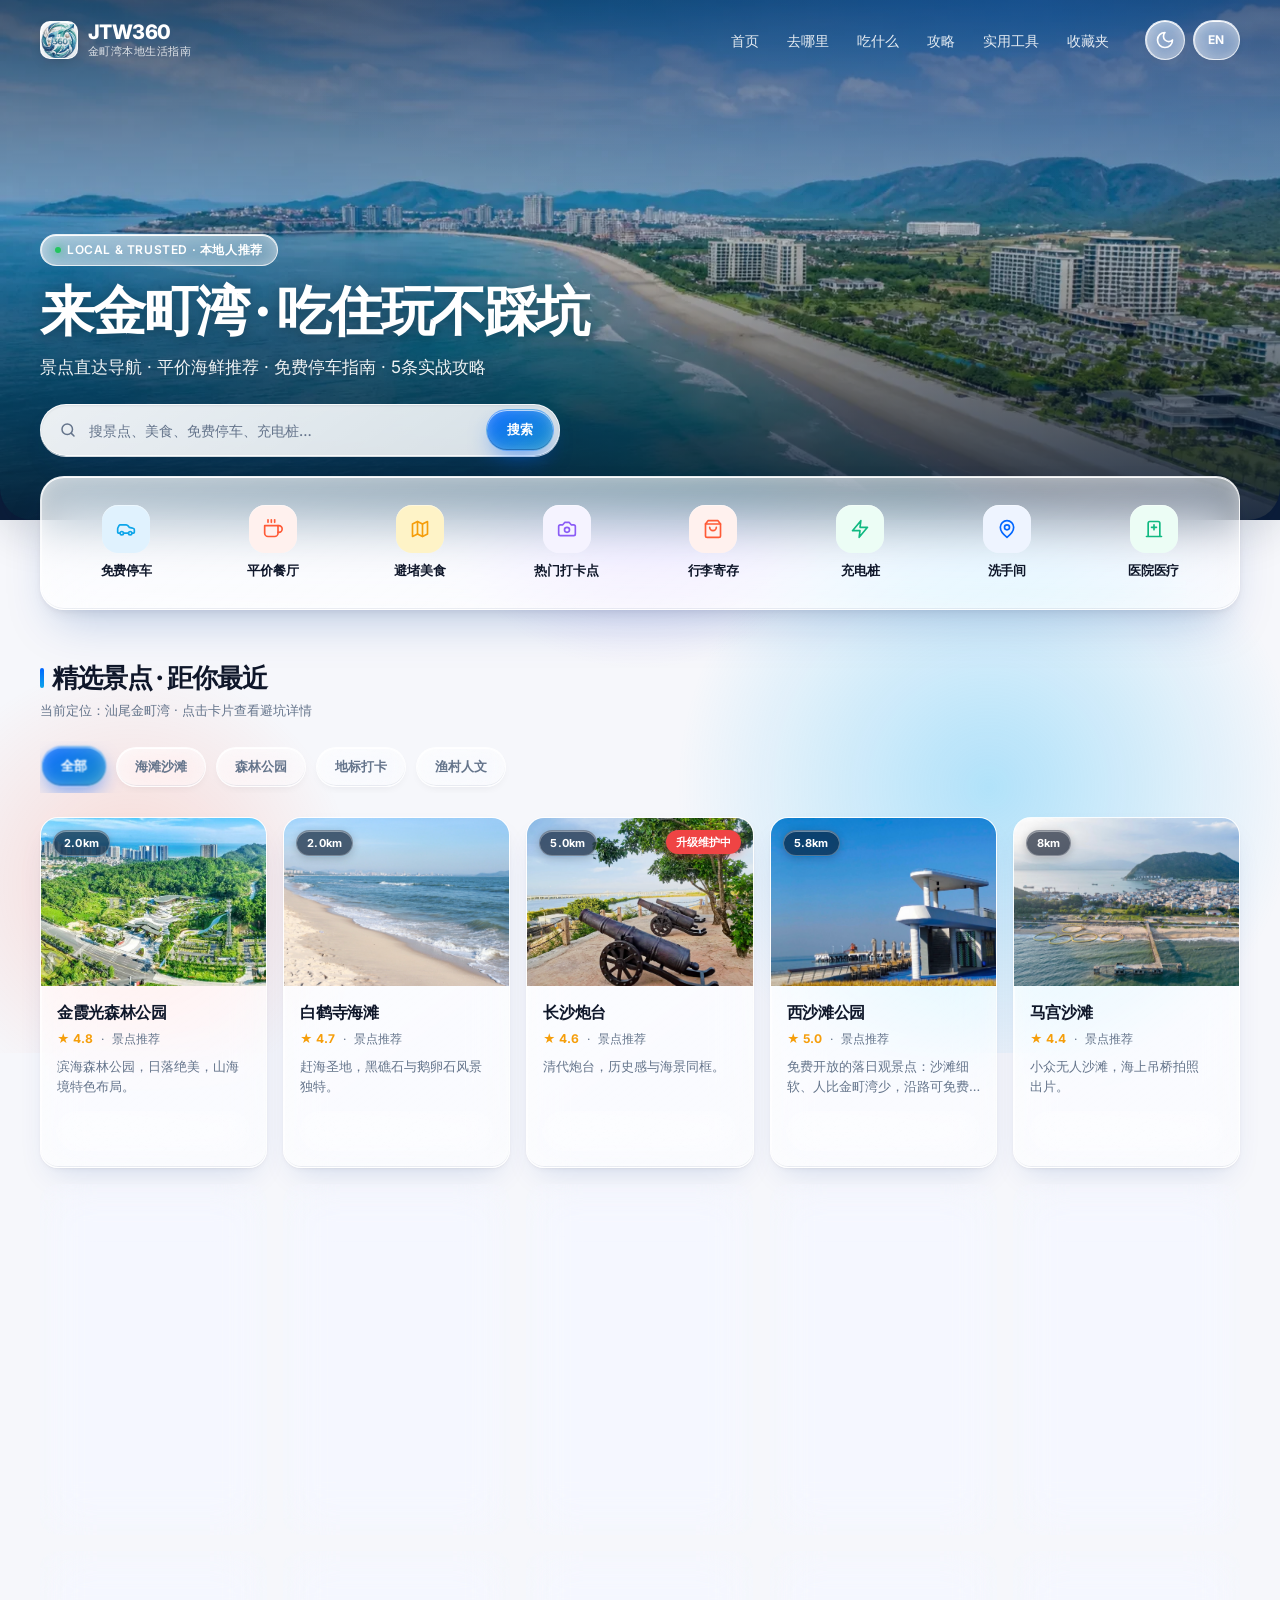
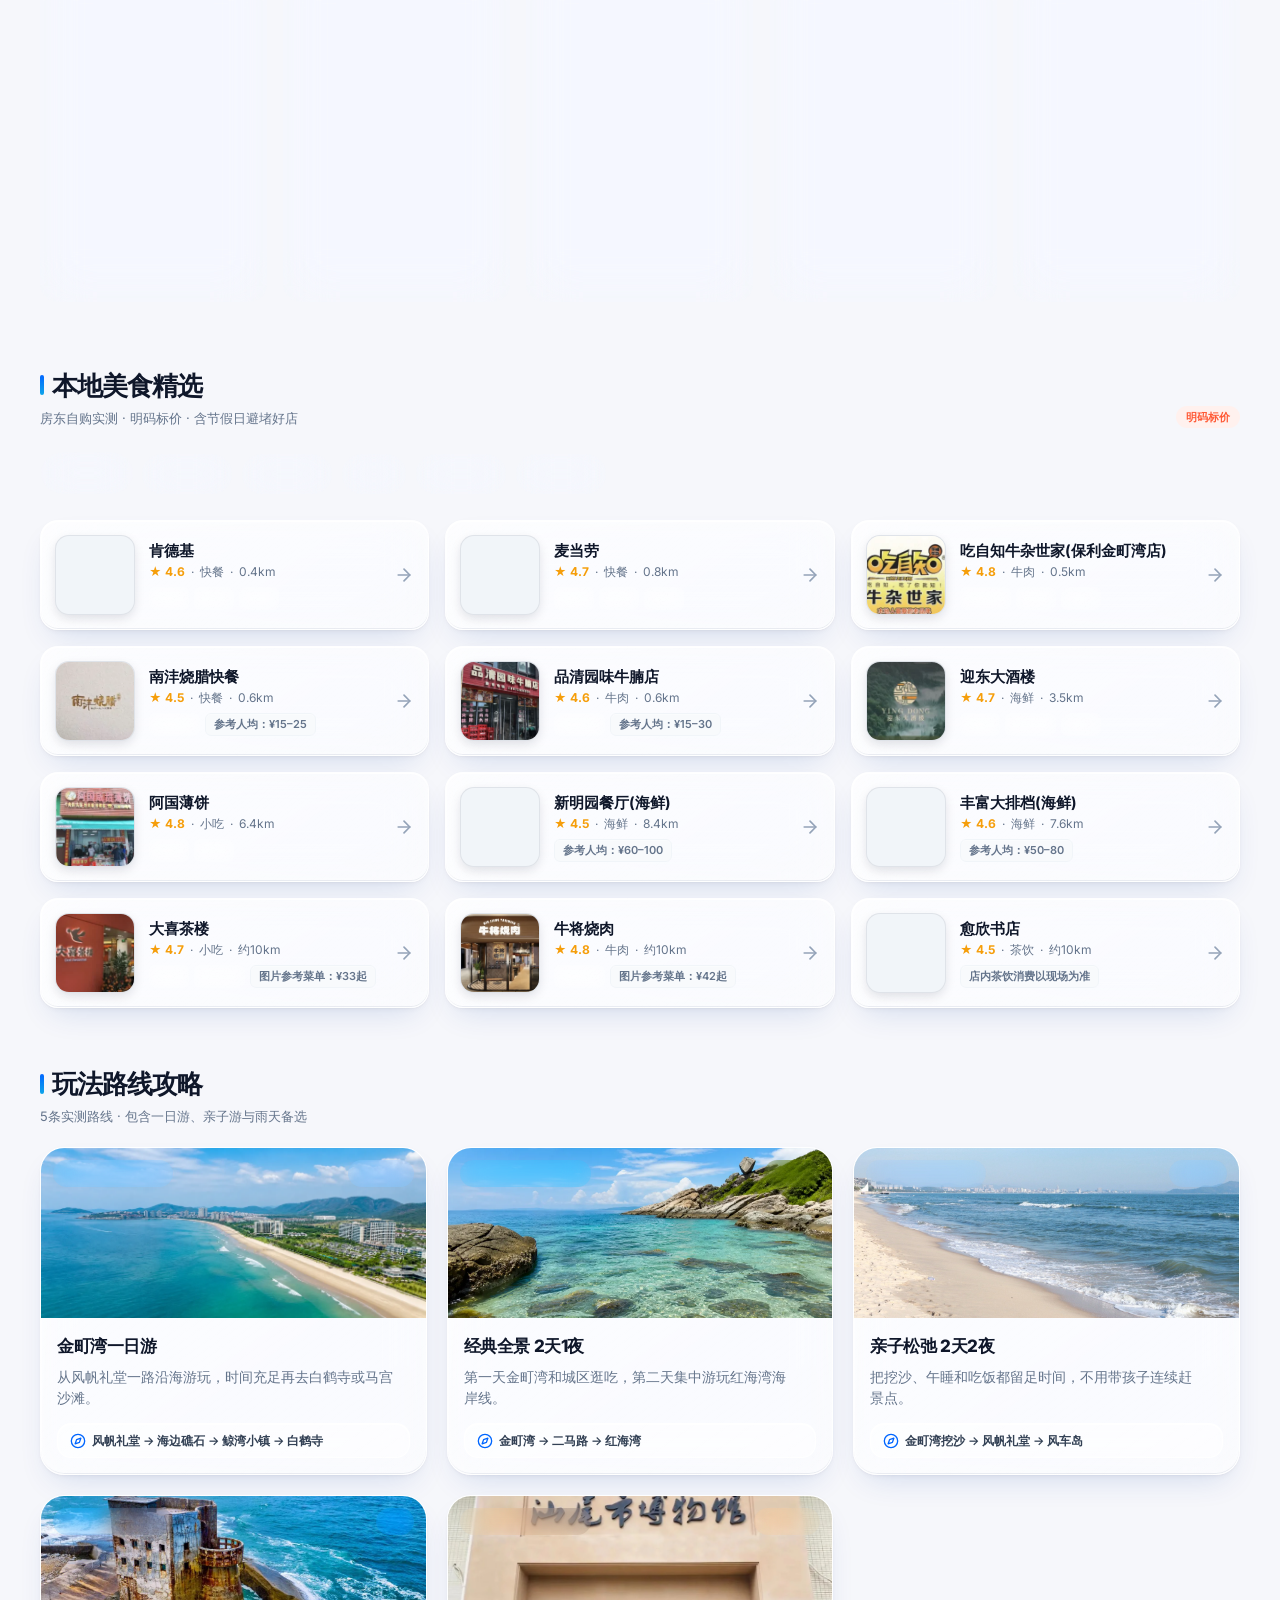
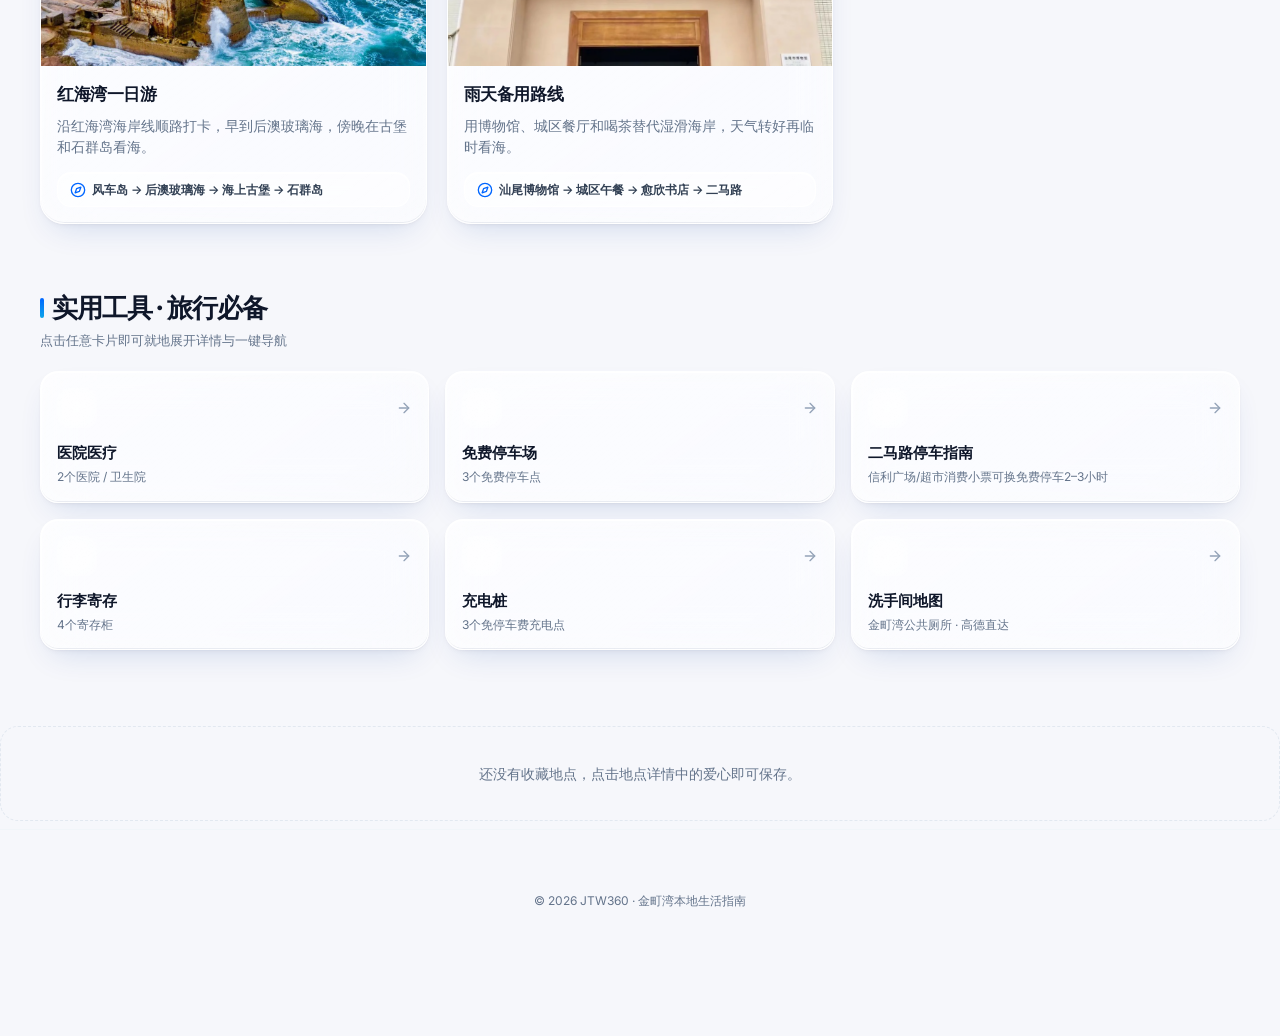
==== commit e10a4571: "refactor(ux): 简化网页交互逻辑（统一金刚区入口、合并美食筛选、便民服务就地展开、详情返回保留滚动位置）" ====
--- a/index.html
+++ b/index.html
@@ -1987,34 +1987,33 @@
         <div class="horizontal-scroll" id="nearbyList"></div>
       </section>
 
-      <!-- Section 2: Affordable Food -->
+      <!-- Section 2: Unified Food Guide -->
       <section id="food" aria-labelledby="foodTitle">
         <div class="section-head">
           <div class="section-title-wrap">
-            <h2 id="foodTitle" data-lang="景区平价餐厅" data-lang-en="Affordable Dining">景区平价餐厅</h2>
-            <p data-lang="房东自购实测 · 无景区不合理溢价" data-lang-en="Local tested · No tourist traps or markup">房东自购实测 · 无景区不合理溢价</p>
+            <h2 id="foodTitle" data-lang="本地美食精选" data-lang-en="Local Food Picks">本地美食精选</h2>
+            <p data-lang="房东自购实测 · 明码标价 · 含节假日避堵好店" data-lang-en="Local tested · Transparent pricing & less-crowded picks">房东自购实测 · 明码标价 · 含节假日避堵好店</p>
           </div>
           <span class="section-badge" data-lang="明码标价" data-lang-en="Clear Pricing">明码标价</span>
         </div>
-        <div class="food-grid" id="foodList"></div>
-      </section>
-
-      <!-- Section 3: Traffic Avoidance Food Route -->
-      <section id="trafficFood" aria-labelledby="trafficFoodTitle">
-        <div class="section-head">
-          <div class="section-title-wrap">
-            <h2 id="trafficFoodTitle" data-lang="避堵美食路线" data-lang-en="Less-Crowded Food Route">避堵美食路线</h2>
-            <p data-lang="节假日城区拥堵时的备选用餐好去处" data-lang-en="Avoid holiday congestion and parking trouble">节假日城区拥堵时的备选用餐好去处</p>
+        <div class="chips-wrap">
+          <div class="chips" id="foodChips">
+            <button class="chip active" data-food-filter="all" data-lang="全部美食" data-lang-en="All">全部美食</button>
+            <button class="chip" data-food-filter="regular" data-lang="景区平价" data-lang-en="Nearby">景区平价</button>
+            <button class="chip" data-food-filter="traffic" data-lang="避堵推荐" data-lang-en="Less-Crowded">避堵推荐</button>
+            <button class="chip" data-food-filter="seafood" data-lang="海鲜" data-lang-en="Seafood">海鲜</button>
+            <button class="chip" data-food-filter="beef" data-lang="牛肉烧肉" data-lang-en="Beef & BBQ">牛肉烧肉</button>
+            <button class="chip" data-food-filter="snack" data-lang="小吃茶饮" data-lang-en="Snacks & Tea">小吃茶饮</button>
           </div>
         </div>
-        <div class="route-note">
+        <div class="route-note" id="trafficNote" style="display:none">
           <svg class="icon" style="flex-shrink:0;margin-top:2px" aria-hidden="true"><use href="#i-car"></use></svg>
           <span data-lang="房东日常消费店铺。节假日城区人流量大、停车困难、吃饭排队严重，推荐前往此处，地库停车免费。" data-lang-en="Everyday local picks. On holidays, avoid downtown traffic and long restaurant queues; underground parking is free here.">房东日常消费店铺。节假日城区人流量大、停车困难、吃饭排队严重，推荐前往此处，地库停车免费。</span>
         </div>
-        <div class="food-grid" id="trafficFoodList"></div>
+        <div class="food-grid" id="foodList"></div>
       </section>
 
-      <!-- Section 4: Travel Guides / Itineraries -->
+      <!-- Section 3: Travel Guides / Itineraries -->
       <section id="guides" aria-labelledby="guidesTitle">
         <div class="section-head">
           <div class="section-title-wrap">
@@ -2025,24 +2024,36 @@
         <div class="guide-grid" id="guideGrid"></div>
       </section>
 
-      <!-- Section 5: Practical Tools -->
+      <!-- Section 4: Practical Tools -->
       <section id="tools" aria-labelledby="toolsTitle">
         <div class="section-head">
           <div class="section-title-wrap">
             <h2 id="toolsTitle" data-lang="实用工具 · 旅行必备" data-lang-en="Travel Essentials">实用工具 · 旅行必备</h2>
-            <p data-lang="免费停车、充电桩、行李寄存与紧急医疗" data-lang-en="Free parking, chargers, luggage & emergency support">免费停车、充电桩、行李寄存与紧急医疗</p>
+            <p data-lang="点击任意卡片即可就地展开详情与一键导航" data-lang-en="Tap any card to expand details and direct navigation">点击任意卡片即可就地展开详情与一键导航</p>
           </div>
         </div>
         <div class="resource-grid" id="resourceGrid"></div>
+        <div class="search-results resource-panel" id="resourcePanel" aria-live="polite">
+          <div class="section-head">
+            <div class="section-title-wrap">
+              <h2 id="resourcePanelTitle"></h2>
+              <p id="resourcePanelSummary"></p>
+            </div>
+            <button class="search-close" id="resourcePanelClose" type="button" aria-label="收起列表">×</button>
+          </div>
+          <div class="result-grid" id="resourcePanelGrid"></div>
+        </div>
       </section>
 
-      <!-- Section 6: Favorites -->
+      <!-- Section 5: Favorites -->
       <section id="favorites" class="search-results" aria-live="polite">
         <div class="section-head">
           <div class="section-title-wrap">
             <h2 data-lang="我的收藏" data-lang-en="Saved Places">我的收藏</h2>
             <p data-lang="你保存的地点与餐厅" data-lang-en="Your saved spots and restaurants">你保存的地点与餐厅</p>
           </div>
+          <button class="search-close" id="favoritesClose" type="button" aria-label="收起收藏">×</button>
+        </div>
         </div>
         <div class="result-grid" id="favoriteGrid"></div>
       </section>
@@ -2286,33 +2297,68 @@
     `;
 
     const quickActions = [
-      ['i-car','免费停车','Free parking','blue','parkingResource'],
-      ['i-food','平价餐厅','Affordable food','orange','#food'],
-      ['i-map','避堵美食','Less-crowded food','amber','#trafficFood'],
+      ['i-car','免费停车','Free parking','blue','resource:parkingResource'],
+      ['i-food','平价餐厅','Affordable food','orange','food:regular'],
+      ['i-map','避堵美食','Less-crowded food','amber','food:traffic'],
       ['i-camera','热门打卡点','Popular spots','purple','#nearby'],
-      ['i-bag','行李寄存','Luggage','orange','luggageResource'],
-      ['i-bolt','充电桩','EV charging','green','chargingResource'],
-      ['i-pin','洗手间','Restroom','service','restroomResource'],
-      ['i-hospital','医院医疗','Hospital','green','hospitalResource']
+      ['i-bag','行李寄存','Luggage','orange','resource:luggageResource'],
+      ['i-bolt','充电桩','EV charging','green','resource:chargingResource'],
+      ['i-pin','洗手间','Restroom','service','resource:restroomResource'],
+      ['i-hospital','医院医疗','Hospital','green','resource:hospitalResource']
     ];
 
-    // 板块类入口（#开头）：锚点直达，内容已就绪；资源类入口：一次点击立即展开对应内容，无需二次点击
-    document.getElementById('quickActions').innerHTML = quickActions.map(([icon,cn,en,color,target])=>{
-      const isSection = target.startsWith('#');
-      return `
-      <a class="quick-action" href="${isSection ? target : '#' + target}"${isSection ? '' : ` onclick="event.preventDefault(); showResource('${target}')"`}>
+    function handleQuickAction(target) {
+      if (target.startsWith('#')) {
+        document.querySelector(target)?.scrollIntoView({ behavior: 'smooth', block: 'start' });
+      } else if (target.startsWith('food:')) {
+        setFoodFilter(target.slice(5));
+        document.getElementById('food')?.scrollIntoView({ behavior: 'smooth', block: 'start' });
+      } else if (target.startsWith('resource:')) {
+        const resId = target.slice(9);
+        showResource(resId, true);
+      }
+    }
+
+    // 统一交互：所有快捷入口均平滑定位到对应板块并自动选中对应分类，不再劫持搜索框
+    document.getElementById('quickActions').innerHTML = quickActions.map(([icon,cn,en,color,target])=>`
+      <a class="quick-action" href="${target.startsWith('#') ? target : '#' + target.replace(':','-')}" onclick="event.preventDefault(); handleQuickAction('${target}')">
         <span class="quick-icon-wrap ${color}">
           <svg class="icon"><use href="#${icon}"></use></svg>
         </span>
         <span class="label">${text(cn,en)}</span>
       </a>
-    `}).join('');
+    `).join('');
 
     const nearbyList = document.getElementById('nearbyList');
     nearbyList.innerHTML = places.map(card).join('');
-    document.getElementById('foodList').innerHTML = regularFoods.map(foodCard).join('');
-    document.getElementById('trafficFoodList').innerHTML = trafficFoods.map(foodCard).join('');
     document.getElementById('guideGrid').innerHTML = guides.map(guideCard).join('');
+
+    // Unified Food Filtering
+    const foodList = document.getElementById('foodList');
+    const trafficNote = document.getElementById('trafficNote');
+    const trafficSlugs = new Set(trafficFoods.map(f => f.slug));
+
+    function setFoodFilter(filter) {
+      document.querySelectorAll('[data-food-filter]').forEach(b => {
+        const isActive = b.dataset.foodFilter === filter;
+        b.classList.toggle('active', isActive);
+        b.setAttribute('aria-pressed', isActive);
+      });
+      let list = foods;
+      if (filter === 'regular') list = regularFoods;
+      else if (filter === 'traffic') list = trafficFoods;
+      else if (filter === 'seafood') list = foods.filter(f => f.category === 'seafood');
+      else if (filter === 'beef') list = foods.filter(f => f.category === 'beef');
+      else if (filter === 'snack') list = foods.filter(f => ['snack','tea','fast'].includes(f.category));
+      foodList.innerHTML = list.map(foodCard).join('');
+      if (trafficNote) trafficNote.style.display = filter === 'traffic' ? 'flex' : 'none';
+      refreshLang();
+    }
+    document.querySelectorAll('[data-food-filter]').forEach(btn => {
+      btn.setAttribute('aria-pressed', btn.classList.contains('active'));
+      btn.addEventListener('click', () => setFoodFilter(btn.dataset.foodFilter));
+    });
+    setFoodFilter('all');
 
     const resourceData = [
       ['hospitalResource','i-hospital','医院医疗','Nearby hospitals','2个医院 / 卫生院','green',hospitals],
@@ -2320,11 +2366,11 @@
       ['ermaluParkingResource','i-car','二马路停车指南','Ermalu parking guide','信利广场/超市消费小票可换免费停车2–3小时','blue',ermaluParking],
       ['luggageResource','i-bag','行李寄存','Luggage storage','4个寄存柜','orange',luggage],
       ['chargingResource','i-bolt','充电桩','EV charging','3个免停车费充电点','green',charging],
-      ['restroomResource','i-pin','洗手间地图','Restroom map','高德地图导航','blue',[]]
+      ['restroomResource','i-pin','洗手间地图','Restroom map','金町湾公共厕所 · 高德直达','blue',utilityPlaces]
     ];
 
     document.getElementById('resourceGrid').innerHTML = resourceData.map(([id,icon,cn,en,desc,color,items])=>`
-      <article class="resource-card ${color}" id="${id}" tabindex="0" role="button" onclick="showResource('${id}')">
+      <article class="resource-card ${color}" id="${id}" tabindex="0" role="button" aria-expanded="false" onclick="showResource('${id}', false)">
         <div class="resource-top">
           <span class="resource-icon-wrap">
             <svg class="icon"><use href="#${icon}"></use></svg>
@@ -2339,7 +2385,45 @@
       </article>
     `).join('');
 
-    // Filter Chips Event
+    // Inline Resource Panel Logic (就地展开，不打乱页面结构)
+    const resourcePanel = document.getElementById('resourcePanel');
+    let activeResourceId = null;
+
+    function closeResourcePanel() {
+      activeResourceId = null;
+      resourcePanel.classList.remove('show');
+      document.querySelectorAll('.resource-card').forEach(c => {
+        c.classList.remove('active');
+        c.setAttribute('aria-expanded', 'false');
+      });
+    }
+    document.getElementById('resourcePanelClose').addEventListener('click', closeResourcePanel);
+
+    function showResource(id, scrollToPanel = false) {
+      // 点击已展开的同一卡片直接收起（从金刚区跳转时则保持展开）
+      if (!scrollToPanel && activeResourceId === id) {
+        closeResourcePanel();
+        return;
+      }
+      const data = resourceData.find(item => item[0] === id);
+      if (!data?.[6]?.length) return;
+      activeResourceId = id;
+      document.querySelectorAll('.resource-card').forEach(c => {
+        const isCurrent = c.id === id;
+        c.classList.toggle('active', isCurrent);
+        c.setAttribute('aria-expanded', isCurrent ? 'true' : 'false');
+      });
+      document.getElementById('resourcePanelTitle').innerHTML = text(data[2], data[3]);
+      document.getElementById('resourcePanelSummary').textContent = `${data[6].length} 个地点 · ${data[4]}`;
+      document.getElementById('resourcePanelGrid').innerHTML = data[6].map(card).join('');
+      resourcePanel.classList.add('show');
+      refreshLang();
+      if (scrollToPanel) {
+        resourcePanel.scrollIntoView({ behavior: 'smooth', block: 'center' });
+      }
+    }
+
+    // Filter Chips Event (Nearby Spots)
     document.querySelectorAll('[data-filter]').forEach(btn => {
       btn.setAttribute('aria-pressed', btn.classList.contains('active'));
       btn.addEventListener('click', () => {
@@ -2353,14 +2437,18 @@
       });
     });
 
-    // Search Results Logic
+    // Search Results Logic (专注搜索，不再被其他入口混用)
     const searchResults = document.getElementById('searchResults');
-    function closeSearch() {
+    function closeSearch(clearInputs = false) {
       searchResults.classList.remove('show');
       document.getElementById('resultGrid').innerHTML = '';
       document.getElementById('searchSummary').textContent = '';
-    }
-    document.getElementById('searchClose').addEventListener('click', closeSearch);
+      if (clearInputs) {
+        if (heroSearchInput) heroSearchInput.value = '';
+        if (mobileSearchInput) mobileSearchInput.value = '';
+      }
+    }
+    document.getElementById('searchClose').addEventListener('click', () => closeSearch(true));
 
     // Favorites Logic
     const favoriteKey = 'jtw360-favorites';
@@ -2382,37 +2470,38 @@
 
     function renderFavorites() {
       const list = favorites().map(slug => allItems.find(item => item.slug === slug)).filter(Boolean);
-      document.getElementById('favoriteGrid').innerHTML = list.length ? list.map(card).join('') : `<div class="empty">还没有收藏地点，点击地点卡片中的爱心即可保存。</div>`;
+      document.getElementById('favoriteGrid').innerHTML = list.length ? list.map(card).join('') : `<div class="empty">还没有收藏地点，点击地点详情中的爱心即可保存。</div>`;
     }
     renderFavorites();
 
     function showFavorites(event) {
       event?.preventDefault();
+      if (document.getElementById('detailView').classList.contains('show')) {
+        goHome(true, false);
+      }
       const section = document.getElementById('favorites');
       section.classList.add('show');
       renderFavorites();
       refreshLang();
-      section.scrollIntoView({ behavior: 'smooth', block: 'start' });
+      requestAnimationFrame(() => section.scrollIntoView({ behavior: 'smooth', block: 'start' }));
     }
     document.querySelectorAll('a[href="#favorites"]').forEach(link => link.addEventListener('click', showFavorites));
-
-    function showResource(id) {
-      const data = resourceData.find(item => item[0] === id);
-      if (data?.[6]?.length) {
-        document.getElementById('resultGrid').innerHTML = data[6].map(card).join('');
-        document.getElementById('searchSummary').textContent = `${data[6].length} 个${data[2]}`;
-        searchResults.classList.add('show');
-        refreshLang();
-        searchResults.scrollIntoView({ behavior: 'smooth' });
-      } else if (id === 'restroomResource') {
-        window.open(AMap('公共厕所', 115.292562, 22.795063), '_blank');
-      }
-    }
-
-    // Detail View Logic
+    document.getElementById('favoritesClose')?.addEventListener('click', () => {
+      document.getElementById('favorites').classList.remove('show');
+    });
+
+    // Detail View Logic (保留首页滚动位置，返回无跳动)
+    let lastHomeScrollY = 0;
+    function saveHomeScroll() {
+      if (document.getElementById('homeView').style.display !== 'none') {
+        lastHomeScrollY = window.scrollY;
+      }
+    }
+
     function openDetail(slug, push = true) {
       const item = allItems.find(entry => entry.slug === slug);
       if (!item) return;
+      saveHomeScroll();
       if (push) history.pushState({ slug }, '', `/places/${slug}`);
       document.getElementById('homeView').style.display = 'none';
       const detail = document.getElementById('detailView');
@@ -2526,7 +2615,7 @@
           `}
         </div>
       `;
-      document.body.insertAdjacentHTML('beforeend', bottomBarHtml);
+      detail.insertAdjacentHTML('beforeend', bottomBarHtml);
       window.scrollTo(0, 0);
       refreshLang();
       document.title = `${item.name} · JTW360`;
@@ -2535,9 +2624,10 @@
 
     // Guide Detail View
     function openGuide(slug, push = true) {
-      removeDetailBar();
       const guide = guides.find(entry => entry.slug === slug);
       if (!guide) return;
+      saveHomeScroll();
+      removeDetailBar();
       if (push) history.pushState({ guide: slug }, '', `/guides/${slug}`);
       document.getElementById('homeView').style.display = 'none';
       const detail = document.getElementById('detailView');
@@ -2611,7 +2701,7 @@
       updateSeo(`${guide.title} · JTW360`, guide.summary, guide.image, `/guides/${guide.slug}`);
     }
 
-    function goHome(push = true) {
+    function goHome(push = true, restoreScroll = true) {
       if (push) history.pushState({}, '', '/');
       removeDetailBar();
       const detail = document.getElementById('detailView');
@@ -2620,8 +2710,11 @@
       document.getElementById('homeView').style.display = 'block';
       document.title = 'JTW360 · 金町湾本地生活指南';
       updateSeo();
-      window.scrollTo(0, 0);
+      if (restoreScroll) {
+        window.scrollTo({ top: lastHomeScrollY, behavior: 'instant' });
+      }
       updateMobileBar();
+      updateNavSpy();
     }
 
     // 详情页/攻略页动态更新 SEO meta（og/canonical 跟随当前页面，保证分享卡片正确）
@@ -2692,9 +2785,10 @@
     document.querySelectorAll('.desktop-nav a[href^="#"], .bottom-nav a[href^="#"]').forEach(link => {
       link.addEventListener('click', event => {
         const target = link.getAttribute('href');
+        if (target === '#favorites') return;
         if (document.getElementById('detailView').classList.contains('show')) {
           event.preventDefault();
-          goHome();
+          goHome(true, false);
           requestAnimationFrame(() => document.querySelector(target)?.scrollIntoView({ behavior: 'smooth', block: 'start' }));
         }
       });
@@ -2721,7 +2815,7 @@
       if (event.key !== 'Enter' && event.key !== ' ') return;
       const target = event.target;
       if (!target || typeof target.matches !== 'function') return;
-      if (target.matches('.place-card, .food-card, .guide-card, .guide-place, .resource-card, [data-filter], [data-favorite-button], .quick-action')) {
+      if (target.matches('.place-card, .food-card, .guide-card, .guide-place, .resource-card, [data-filter], [data-food-filter], [data-favorite-button], .quick-action')) {
         if (event.key === ' ') event.preventDefault();
         target.click();
       }
@@ -2798,14 +2892,12 @@
     function openMobileSearch() {
       mobileBarClosedManually = false;
       setMobileBarVisible(true);
-      closeSearch();
       requestAnimationFrame(() => mobileSearchInput?.focus());
     }
     function closeMobileSearch() {
       mobileBarClosedManually = true;
       setMobileBarVisible(false);
-      if (mobileSearchInput) mobileSearchInput.value = '';
-      closeSearch();
+      closeSearch(true);
     }
     document.getElementById('mobileSearchOpen').addEventListener('click', openMobileSearch);
     document.getElementById('mobileSearchClose').addEventListener('click', closeMobileSearch);
@@ -2824,19 +2916,24 @@
       const wasShown = searchResults.classList.contains('show');
       searchResults.classList.add('show');
       refreshLang();
-      // Only scroll on first reveal; re-scrolling on every keystroke makes the page jump while typing
-      if (!wasShown) searchResults.scrollIntoView({ behavior: 'smooth' });
-    }
-
-    // 搜索防抖：避免输入过程中高频全量过滤/重渲染
+      if (!wasShown) searchResults.scrollIntoView({ behavior: 'smooth', block: 'nearest' });
+    }
+
+    // 搜索防抖与双端输入同步
     let searchTimer = null;
     function debouncedSearch(q) {
       clearTimeout(searchTimer);
       searchTimer = setTimeout(() => handleSearch(q), 200);
     }
 
-    mobileSearchInput?.addEventListener('input', e => debouncedSearch(e.target.value));
-    heroSearchInput?.addEventListener('input', e => debouncedSearch(e.target.value));
+    mobileSearchInput?.addEventListener('input', e => {
+      if (heroSearchInput) heroSearchInput.value = e.target.value;
+      debouncedSearch(e.target.value);
+    });
+    heroSearchInput?.addEventListener('input', e => {
+      if (mobileSearchInput) mobileSearchInput.value = e.target.value;
+      debouncedSearch(e.target.value);
+    });
     heroSearchBtn?.addEventListener('click', () => { clearTimeout(searchTimer); handleSearch(heroSearchInput?.value || ''); });
 
     routeFromUrl();
--- a/gemini_theme.css
+++ b/gemini_theme.css
@@ -629,3 +629,24 @@
         box-shadow: var(--lg-edge), var(--lg-shadow-float) !important;
     }
 }
+
+/* ============================================================
+ * Inline Resource Panel & Active Card State
+ * ============================================================ */
+.resource-card.active {
+    border-color: var(--gemini-primary) !important;
+    box-shadow: var(--lg-edge), var(--lg-shadow-float), 0 0 0 2px var(--gemini-primary-soft), 0 0 22px -4px var(--gemini-glow) !important;
+    transform: translateY(-2px) !important;
+}
+.resource-card.active .resource-top > .icon {
+    color: var(--gemini-primary) !important;
+    transform: rotate(90deg);
+    transition: transform 0.25s var(--lg-ease), color 0.2s ease;
+}
+.resource-card .resource-top > .icon {
+    transition: transform 0.25s var(--lg-ease), color 0.2s ease;
+}
+.resource-panel {
+    margin-top: 16px !important;
+    margin-bottom: 0 !important;
+}
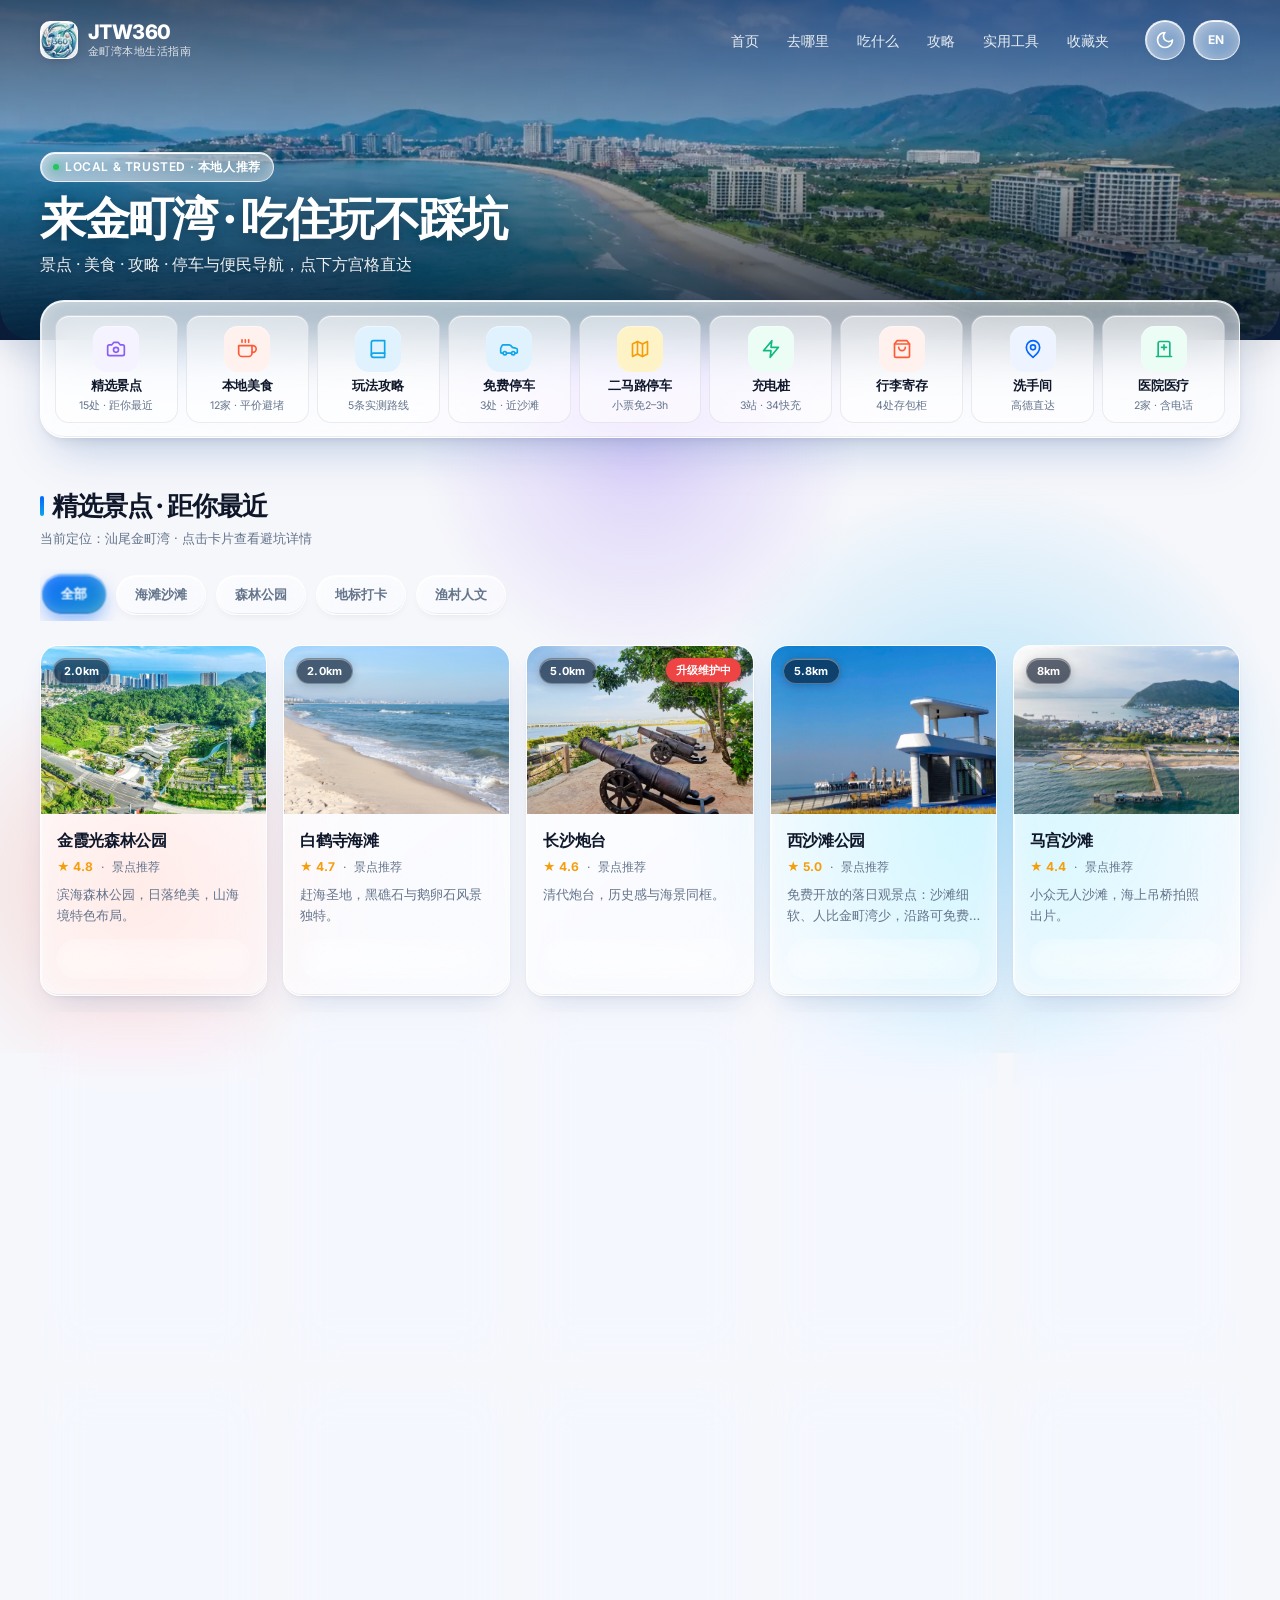
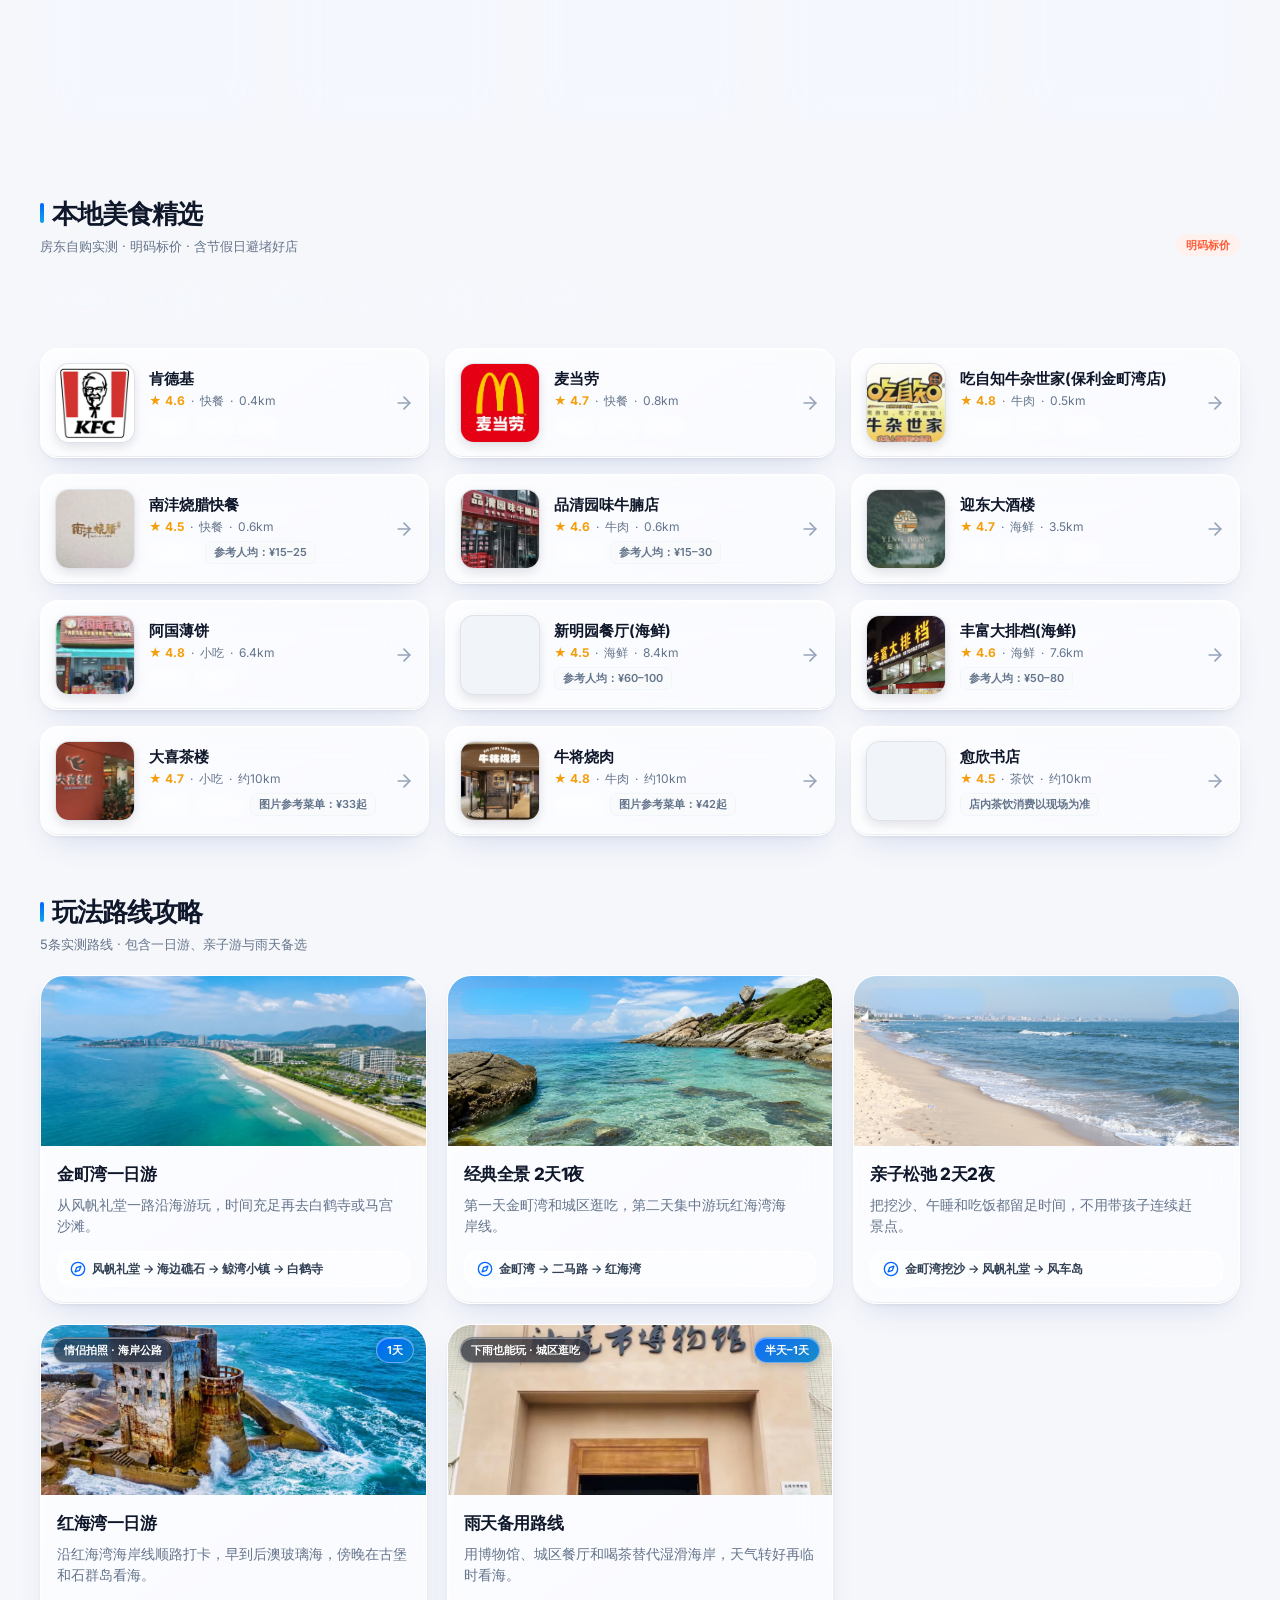
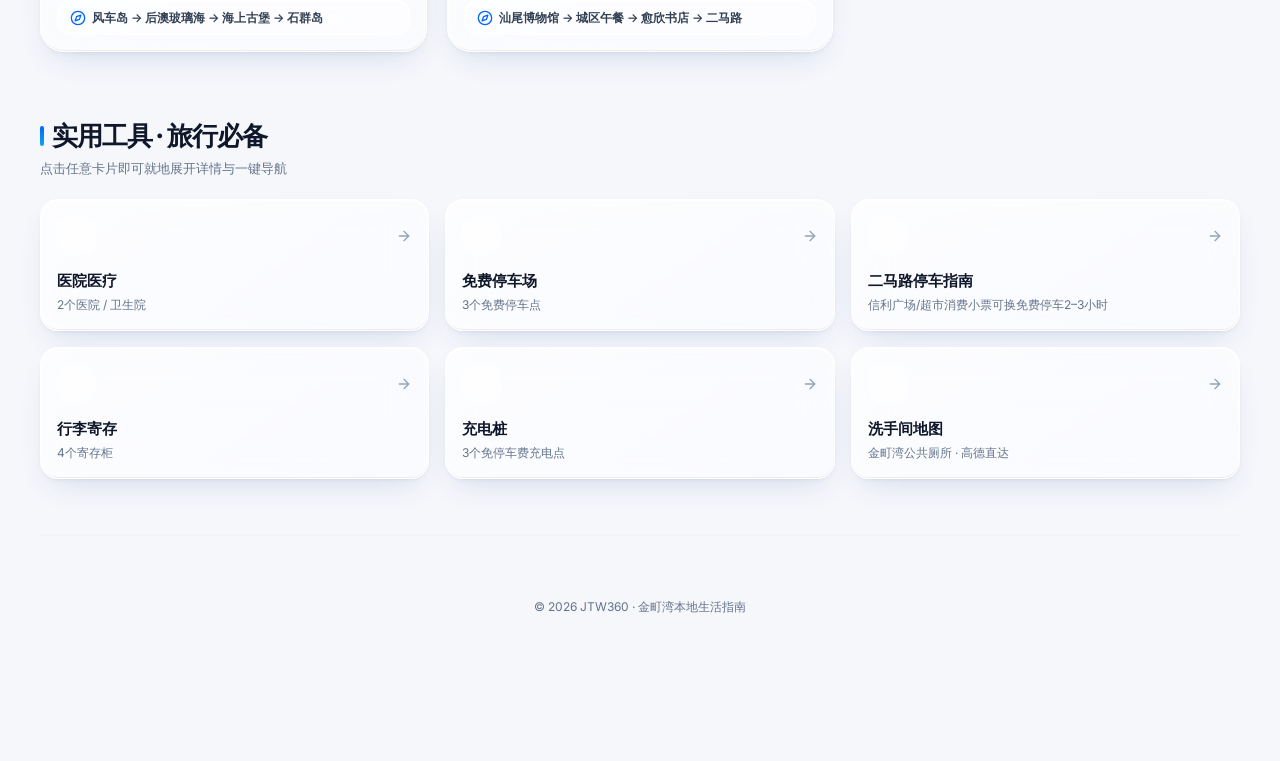
==== commit 8f061c98: "refactor(ux): 移动端首屏3×3全功能宫格重构、移除搜索框并升级5项底栏导航" ====
--- a/index.html
+++ b/index.html
@@ -156,7 +156,7 @@
       background: #0b1d3a;
     }
     .hero {
-      min-height: 480px;
+      min-height: 320px;
       color: #ffffff;
       position: relative;
       overflow: hidden;
@@ -170,8 +170,8 @@
       z-index: 2;
       width: min(1200px, calc(100% - 32px));
       margin: 0 auto;
-      padding: max(20px, var(--safe-top)) 0 44px;
-      min-height: 480px;
+      padding: max(20px, var(--safe-top)) 0 54px;
+      min-height: 320px;
       display: flex;
       flex-direction: column;
       justify-content: space-between;
@@ -291,14 +291,14 @@
     }
 
     .hero-body {
-      margin-top: 36px;
+      margin-top: 24px;
       max-width: 760px;
     }
     .eyebrow-pill {
       display: inline-flex;
       align-items: center;
       gap: 6px;
-      padding: 6px 14px;
+      padding: 5px 12px;
       border-radius: var(--radius-full);
       background: rgba(255, 255, 255, 0.14);
       backdrop-filter: blur(12px);
@@ -307,7 +307,7 @@
       font-size: 12px;
       font-weight: 600;
       letter-spacing: 0.05em;
-      margin-bottom: 14px;
+      margin-bottom: 10px;
     }
     .eyebrow-pill span.dot {
       width: 6px;
@@ -317,7 +317,7 @@
       box-shadow: 0 0 10px #22c55e;
     }
     h1 {
-      font-size: clamp(30px, 5.2vw, 54px);
+      font-size: clamp(26px, 4.6vw, 46px);
       line-height: 1.15;
       letter-spacing: -0.04em;
       margin: 0;
@@ -325,58 +325,15 @@
       text-shadow: 0 2px 14px rgba(0, 0, 0, 0.3);
     }
     .hero-sub {
-      font-size: clamp(14px, 2.2vw, 17px);
+      font-size: clamp(13px, 2vw, 16px);
       opacity: 0.92;
-      margin: 12px 0 24px;
+      margin: 8px 0 0;
       font-weight: 400;
-      line-height: 1.5;
+      line-height: 1.45;
       text-shadow: 0 1px 8px rgba(0, 0, 0, 0.25);
     }
 
-    /* Hero Floating Search */
-    .hero-search-wrap {
-      display: flex;
-      align-items: center;
-      gap: 12px;
-      flex-wrap: wrap;
-    }
-    .search-capsule {
-      display: flex;
-      align-items: center;
-      gap: 10px;
-      width: min(520px, 100%);
-      height: 52px;
-      padding: 4px 5px 4px 18px;
-      border-radius: var(--radius-full);
-      background: rgba(255, 255, 255, 0.98);
-      color: var(--ink);
-      box-shadow: 0 12px 32px rgba(8, 25, 48, 0.25);
-      border: 1px solid rgba(255, 255, 255, 0.6);
-      transition: transform 0.2s, box-shadow 0.2s;
-    }
-    .search-capsule:focus-within {
-      box-shadow: 0 16px 40px rgba(0, 102, 255, 0.25);
-      transform: translateY(-1px);
-    }
-    .search-capsule .icon {
-      color: var(--muted);
-      width: 18px;
-      height: 18px;
-    }
-    .search-capsule input {
-      border: 0;
-      outline: 0;
-      background: transparent;
-      color: var(--ink);
-      width: 100%;
-      min-width: 0;
-      font-size: 14px;
-      font-weight: 500;
-    }
-    .search-capsule input::placeholder {
-      color: var(--muted);
-    }
-    .search-btn, .primary-button {
+    .primary-button {
       min-height: 42px;
       border: 0;
       padding: 0 20px;
@@ -395,43 +352,44 @@
       gap: 6px;
       transition: background 0.2s, transform 0.15s;
     }
-    .search-btn:hover, .primary-button:hover {
+    .primary-button:hover {
       background: var(--primary-hover);
     }
-    .search-btn:active, .primary-button:active {
+    .primary-button:active {
       transform: scale(0.97);
     }
 
     /* ==========================================================================
-       QUICK ACTIONS (金刚区 - 8大核心功能)
+       QUICK ACTIONS (首屏全功能 9 宫格)
        ========================================================================== */
     .quick-wrap {
-      margin-top: -30px;
+      margin-top: -28px;
       position: relative;
       z-index: 10;
     }
     .quick-actions {
       display: grid;
-      grid-template-columns: repeat(8, 1fr);
-      gap: 10px;
-      padding: 14px;
+      grid-template-columns: repeat(9, minmax(0, 1fr));
+      gap: 8px;
+      padding: 12px;
       background: var(--surface);
       border: 1px solid var(--line);
       border-radius: var(--radius-xl);
       box-shadow: var(--shadow-md);
     }
     .quick-action {
-      min-height: 88px;
+      min-height: 92px;
       display: flex;
       flex-direction: column;
       align-items: center;
       justify-content: center;
-      gap: 8px;
+      gap: 6px;
       border-radius: var(--radius-md);
       color: var(--ink);
-      transition: background 0.2s, transform 0.15s;
-      padding: 8px 4px;
+      transition: background 0.2s, transform 0.15s, border-color 0.2s, box-shadow 0.2s;
+      padding: 10px 6px;
       text-align: center;
+      border: 1px solid transparent;
     }
     .quick-action:hover {
       background: var(--primary-light);
@@ -441,14 +399,28 @@
       transform: scale(0.95);
     }
     .quick-action span.label {
-      font-size: 12px;
-      font-weight: 600;
+      font-size: 12.5px;
+      font-weight: 700;
       white-space: nowrap;
       letter-spacing: -0.01em;
+      line-height: 1.2;
+    }
+    .quick-action span.sub {
+      font-size: 10.5px;
+      color: var(--muted);
+      line-height: 1.2;
+      white-space: nowrap;
+      overflow: hidden;
+      text-overflow: ellipsis;
+      max-width: 100%;
+    }
+    .quick-panel {
+      margin-top: 14px !important;
+      margin-bottom: 0 !important;
     }
     .quick-icon-wrap {
-      width: 44px;
-      height: 44px;
+      width: 42px;
+      height: 42px;
       border-radius: 14px;
       display: grid;
       place-items: center;
@@ -1292,12 +1264,9 @@
     }
 
     /* ==========================================================================
-       BOTTOM NAVIGATION & MOBILE SEARCH BAR
+       BOTTOM NAVIGATION
        ========================================================================== */
     .bottom-nav {
-      display: none;
-    }
-    .mobile-search-bar {
       display: none;
     }
     .detail-action-bar {
@@ -1355,99 +1324,102 @@
        ========================================================================== */
     @media (max-width: 900px) {
       .desktop-nav { display: none; }
-      .quick-actions { grid-template-columns: repeat(4, 1fr); }
+      .quick-actions { grid-template-columns: repeat(3, minmax(0, 1fr)); }
       .detail-content { grid-template-columns: 1fr; }
     }
 
     @media (max-width: 640px) {
       body {
-        padding-bottom: calc(76px + var(--safe-bottom));
+        padding-bottom: calc(78px + var(--safe-bottom));
       }
       .page, .hero-inner {
         width: min(100% - 24px, 540px);
       }
       .hero {
-        min-height: 420px;
+        min-height: 0;
         border-radius: 0 0 24px 24px;
       }
       .hero-inner {
-        min-height: 420px;
-        padding-top: max(14px, var(--safe-top));
-        padding-bottom: 40px;
+        min-height: 0;
+        padding-top: max(12px, var(--safe-top));
+        padding-bottom: 34px;
       }
       .brand-text strong {
-        font-size: 18px;
+        font-size: 17px;
+      }
+      .brand-text small {
+        font-size: 10.5px;
       }
       .brand-logo-wrap {
-        width: 34px;
-        height: 34px;
+        width: 32px;
+        height: 32px;
         font-size: 15px;
       }
       .top-actions {
         gap: 6px;
       }
       .icon-button {
-        width: 38px;
-        height: 38px;
+        width: 36px;
+        height: 36px;
+      }
+      .lang-button {
+        width: auto;
+        min-width: 44px;
+        padding: 0 12px;
       }
       .hero-body {
-        margin-top: auto;
+        margin-top: 14px;
       }
       .eyebrow-pill {
-        font-size: 11px;
-        padding: 4px 12px;
-        margin-bottom: 10px;
+        font-size: 10.5px;
+        padding: 3px 10px;
+        margin-bottom: 6px;
       }
       h1 {
-        font-size: 30px;
-        line-height: 1.15;
+        font-size: 24px;
+        line-height: 1.18;
       }
       .hero-sub {
-        font-size: 13px;
-        margin: 10px 0 18px;
-      }
-      .hero-search-wrap {
+        font-size: 12px;
+        margin: 5px 0 0;
+      }
+
+      .quick-wrap {
+        margin-top: -20px;
+      }
+      .quick-actions {
+        grid-template-columns: repeat(3, minmax(0, 1fr));
         gap: 8px;
-      }
-      .search-capsule {
-        height: 48px;
-        padding: 3px 4px 3px 14px;
-      }
-      .search-btn {
-        min-height: 38px;
-        padding: 0 16px;
-        font-size: 12px;
-      }
-
-      .quick-wrap {
-        margin-top: -24px;
-      }
-      .quick-actions {
-        grid-template-columns: repeat(4, 1fr);
-        gap: 6px;
-        padding: 10px 6px;
-        border-radius: var(--radius-lg);
+        padding: 10px;
+        border-radius: var(--radius-xl);
       }
       .quick-action {
-        min-height: 76px;
-        gap: 6px;
-        padding: 6px 2px;
+        min-height: 86px;
+        gap: 4px;
+        padding: 9px 4px;
+        background: var(--canvas);
+        border: 1px solid var(--line-subtle);
+        border-radius: var(--radius-md);
       }
       .quick-icon-wrap {
-        width: 38px;
-        height: 38px;
-        border-radius: 12px;
+        width: 36px;
+        height: 36px;
+        border-radius: 11px;
+        margin-bottom: 2px;
       }
       .quick-icon-wrap .icon {
         width: 18px;
         height: 18px;
       }
       .quick-action span.label {
-        font-size: 11px;
+        font-size: 12.5px;
+      }
+      .quick-action span.sub {
+        font-size: 10px;
       }
 
       main {
-        padding-top: 32px;
+        padding-top: 22px;
       }
       section {
         margin-bottom: 38px;
@@ -1521,47 +1493,12 @@
         border-radius: 10px;
       }
 
-      /* Mobile Sticky Search Bar (slides in once user scrolls past the hero, or on demand) */
-      .mobile-search-bar {
-        position: fixed;
-        z-index: 60;
-        top: 0;
-        left: 0;
-        right: 0;
-        display: none;
-        gap: 8px;
-        padding: max(10px, var(--safe-top)) 14px 10px;
-        background: rgba(248, 250, 252, 0.96);
-        backdrop-filter: blur(20px);
-        -webkit-backdrop-filter: blur(20px);
-        border-bottom: 1px solid var(--line);
-        animation: barSlideDown 0.22s ease-out;
-      }
-      body.show-mobile-search .mobile-search-bar {
-        display: flex;
-      }
-      /* Detail pages have their own header chrome — never float the search bar over them */
-      body.detail-open .mobile-search-bar {
-        display: none;
-      }
-      body.dark-mode .mobile-search-bar {
-        background: rgba(9, 14, 23, 0.96);
-      }
-      .mobile-search-bar .search-capsule {
-        height: 44px;
-        box-shadow: none;
-      }
-      @keyframes barSlideDown {
-        from { transform: translateY(-100%); }
-        to { transform: translateY(0); }
-      }
-
       /* Mobile Bottom Navigation Bar */
       .bottom-nav {
         position: fixed;
         z-index: 50;
         display: grid;
-        grid-template-columns: repeat(4, 1fr);
+        grid-template-columns: repeat(5, 1fr);
         bottom: 0;
         left: 0;
         right: 0;
@@ -1593,6 +1530,23 @@
         width: 20px;
         height: 20px;
       }
+      .nav-badge {
+        position: absolute;
+        top: 4px;
+        right: calc(50% - 20px);
+        min-width: 16px;
+        height: 16px;
+        padding: 0 4px;
+        border-radius: 999px;
+        background: var(--accent-coral);
+        color: #ffffff;
+        font-size: 10px;
+        font-weight: 800;
+        line-height: 16px;
+        text-align: center;
+        box-shadow: 0 2px 6px rgba(255, 90, 54, 0.45);
+      }
+      .nav-badge:empty { display: none; }
 
       /* Detail Page Mobile Action Bar */
       .detail-action-bar {
@@ -1637,20 +1591,15 @@
       }
 
       /* --- Mobile UX polish --- */
-      /* Anchored navigation must land below the fixed search bar */
       section {
-        scroll-margin-top: calc(78px + var(--safe-top));
-      }
-      /* iOS Safari auto-zooms the page when focusing inputs smaller than 16px */
-      .search-capsule input {
-        font-size: 16px;
+        scroll-margin-top: calc(16px + var(--safe-top));
       }
       /* Keep horizontal swipe inside the rail, don't chain into vertical page scroll */
       .chips, .horizontal-scroll, .guide-grid {
         overscroll-behavior-x: contain;
       }
       /* Cards with click handlers: no double-tap zoom delay */
-      .place-card, .food-card, .guide-card, .resource-card, .guide-place, .chips-wrap {
+      .place-card, .food-card, .guide-card, .resource-card, .guide-place, .chips-wrap, .quick-action {
         touch-action: manipulation;
       }
       /* Scroll-spy indicator on the bottom nav */
@@ -1694,8 +1643,6 @@
       outline: 3px solid rgba(0, 102, 255, 0.45);
       outline-offset: 2px;
     }
-    .search-capsule input:focus-visible { outline: none; }
-
     /* Hero: richer depth and tighter vertical rhythm */
     .hero {
       background:
@@ -1705,13 +1652,12 @@
     }
     .hero-body { max-width: 720px; }
     .hero-sub { max-width: 560px; }
-    .search-capsule { border-color: rgba(255, 255, 255, 0.8); }
 
     /* Quick actions: calmer cards, clearer hover */
-    .quick-actions { gap: 6px; padding: 12px; }
+    .quick-actions { gap: 8px; padding: 12px; }
     .quick-action { border-radius: var(--radius-lg); }
     .quick-action:hover { box-shadow: var(--shadow-sm); }
-    .quick-icon-wrap { border-radius: 16px; }
+    .quick-icon-wrap { border-radius: 14px; }
 
     /* Section rhythm */
     main { padding-top: 48px; }
@@ -1758,7 +1704,7 @@
     /* Tablet: 641–900 */
     @media (min-width: 641px) and (max-width: 900px) {
       .page, .hero-inner { width: calc(100% - 48px); }
-      .quick-actions { grid-template-columns: repeat(4, 1fr); }
+      .quick-actions { grid-template-columns: repeat(3, minmax(0, 1fr)); gap: 10px; }
       .resource-grid { grid-template-columns: repeat(3, 1fr); }
       .food-grid { grid-template-columns: repeat(2, 1fr); }
       .food-card { grid-template-columns: 64px 1fr auto; }
@@ -1768,12 +1714,12 @@
     /* Desktop: turn scroll rails into proper grids, use the width */
     @media (min-width: 1024px) {
       .page, .hero-inner { width: min(1200px, calc(100% - 64px)); }
-      .hero, .hero-inner { min-height: 520px; }
+      .hero, .hero-inner { min-height: 340px; }
       .hero-inner { padding-bottom: 64px; }
-      .quick-wrap { margin-top: -44px; }
-      .quick-actions { gap: 8px; padding: 16px; }
-      .quick-action { min-height: 100px; }
-      .quick-icon-wrap { width: 48px; height: 48px; }
+      .quick-wrap { margin-top: -40px; }
+      .quick-actions { gap: 8px; padding: 14px; }
+      .quick-action { min-height: 104px; }
+      .quick-icon-wrap { width: 46px; height: 46px; }
       .quick-action span.label { font-size: 13px; }
 
       .horizontal-scroll {
@@ -1810,21 +1756,17 @@
     @media (min-width: 1400px) {
       .page, .hero-inner { width: min(1280px, calc(100% - 96px)); }
     }
-    /* The mobile search bar only exists on phones; hide its dead trigger elsewhere */
-    @media (min-width: 641px) {
-      #mobileSearchOpen { display: none; }
-    }
     [data-favorite-button].is-favorite .icon { fill: currentColor; }
     .chip[aria-pressed="true"] { font-weight: 700; }
 
     /* Mobile refinements */
     @media (max-width: 640px) {
-      :root { --section-gap: 40px; }
-      main { padding-top: 36px; }
-      .quick-actions { gap: 4px; padding: 10px 6px; }
-      .quick-action span.label { font-size: 12px; }
-      .section-head { margin-bottom: 14px; }
-      .section-head h2 { font-size: 20px; }
+      :root { --section-gap: 34px; }
+      main { padding-top: 20px; }
+      .quick-actions { gap: 8px; padding: 10px; }
+      .quick-action span.label { font-size: 12.5px; }
+      .section-head { margin-bottom: 12px; }
+      .section-head h2 { font-size: 19px; }
       .place-desc { font-size: 12.5px; }
       .place-name { font-size: 15px; }
       .chip { min-height: 38px; padding: 8px 16px; }
@@ -1841,13 +1783,16 @@
       .guide-place { grid-template-columns: 56px 1fr auto; padding: 8px; }
       .guide-place img { width: 56px; height: 56px; }
       /* Legible bottom-nav labels, safe tap targets */
-      .bottom-nav a { font-size: 11px; min-height: 50px; }
-      .footer { padding: 36px 0 20px; }
+      .bottom-nav a { font-size: 10.5px; min-height: 48px; }
+      .footer { padding: 32px 0 20px; }
     }
     @media (max-width: 360px) {
-      .quick-action span.label { font-size: 11px; }
+      .quick-actions { gap: 6px; padding: 8px; }
+      .quick-action { min-height: 80px; padding: 7px 2px; }
+      .quick-action span.label { font-size: 11.5px; }
+      .quick-action span.sub { font-size: 9.5px; }
       .horizontal-scroll { grid-auto-columns: minmax(200px, 78vw); }
-      h1 { font-size: 27px; }
+      h1 { font-size: 21px; }
     }
     @media (hover: none) {
       .place-card:hover, .food-card:hover, .guide-card:hover, .resource-card:hover, .quick-action:hover {
@@ -1891,15 +1836,6 @@
     <symbol id="i-compass" viewBox="0 0 24 24"><circle cx="12" cy="12" r="10"></circle><polygon points="16.24 7.76 14.12 14.12 7.76 16.24 9.88 9.88 16.24 7.76"></polygon></symbol>
   </svg>
 
-  <!-- Mobile Sticky Search Header -->
-  <div class="mobile-search-bar" id="mobileSearchBar">
-    <div class="search-capsule" style="flex:1">
-      <svg class="icon" aria-hidden="true"><use href="#i-search"></use></svg>
-      <input id="mobileSearchInput" type="search" inputmode="search" placeholder="搜景点、平价海鲜、停车场…" data-lang-placeholder="搜景点、平价海鲜、停车场…" data-lang-en-placeholder="Search places, food, guides…">
-    </div>
-    <button class="icon-button" id="mobileSearchClose" type="button" aria-label="关闭搜索" style="color:var(--ink);background:var(--surface);border-color:var(--line)"><svg class="icon"><use href="#i-back"></use></svg></button>
-  </div>
-
   <!-- Main View -->
   <div id="homeView">
     <header class="hero-wrap">
@@ -1924,7 +1860,6 @@
             <div class="top-actions">
               <button class="icon-button" id="themeButton" aria-label="切换深色模式"><svg class="icon"><use href="#i-moon"></use></svg></button>
               <button class="icon-button lang-button" id="langButton">EN</button>
-              <button class="icon-button" id="mobileSearchOpen" aria-label="搜索地点"><svg class="icon"><use href="#i-search"></use></svg></button>
             </div>
           </div>
 
@@ -1934,38 +1869,41 @@
               <span data-lang="LOCAL & TRUSTED · 本地人推荐" data-lang-en="LOCAL & TRUSTED · LOCAL PICKS">LOCAL & TRUSTED · 本地人推荐</span>
             </div>
             <h1 data-lang="来金町湾 · 吃住玩不踩坑" data-lang-en="Jinting Bay, made easy">来金町湾 · 吃住玩不踩坑</h1>
-            <p class="hero-sub" data-lang="景点直达导航 · 平价海鲜推荐 · 免费停车指南 · 5条实战攻略" data-lang-en="Practical spots, transparent seafood picks, and curated itineraries.">景点直达导航 · 平价海鲜推荐 · 免费停车指南 · 5条实战攻略</p>
-            
-            <div class="hero-search-wrap">
-              <div class="search-capsule">
-                <svg class="icon" aria-hidden="true"><use href="#i-search"></use></svg>
-                <input id="heroSearchInput" type="search" placeholder="搜景点、美食、免费停车、充电桩…" data-lang-placeholder="搜景点、美食、免费停车、充电桩…" data-lang-en-placeholder="Search places, food, parking…">
-                <button class="search-btn" id="heroSearchBtn" type="button" data-lang="搜索" data-lang-en="Search">搜索</button>
-              </div>
-            </div>
+            <p class="hero-sub" data-lang="景点 · 美食 · 攻略 · 停车与便民导航，点下方宫格直达" data-lang-en="Spots, food, itineraries, parking & essentials — tap any tile below.">景点 · 美食 · 攻略 · 停车与便民导航，点下方宫格直达</p>
           </div>
         </div>
       </div>
     </header>
 
-    <!-- Quick Actions (金刚区 8大入口) -->
+    <!-- Quick Actions (首屏全功能 3×3 九宫格) -->
     <div class="page quick-wrap">
-      <nav class="quick-actions" aria-label="快捷入口" id="quickActions"></nav>
+      <nav class="quick-actions" aria-label="全部功能入口" id="quickActions"></nav>
+      <!-- 首屏便民速查就地展开面板（点击停车/充电/存包/公厕/医院原地展开，无需长距离翻页） -->
+      <section class="search-results quick-panel" id="quickResourcePanel" aria-live="polite">
+        <div class="section-head">
+          <div class="section-title-wrap">
+            <h2 id="quickResourceTitle"></h2>
+            <p id="quickResourceSummary"></p>
+          </div>
+          <button class="search-close" id="quickResourceClose" type="button" aria-label="收起列表">×</button>
+        </div>
+        <div class="result-grid" id="quickResourceGrid"></div>
+      </section>
+      <!-- 我的收藏（置顶按需展开，点击底栏“我的”即可就地查看） -->
+      <section id="favorites" class="search-results quick-panel" aria-live="polite">
+        <div class="section-head">
+          <div class="section-title-wrap">
+            <h2 data-lang="我的收藏" data-lang-en="Saved Places">我的收藏</h2>
+            <p data-lang="你保存的地点与餐厅" data-lang-en="Your saved spots and restaurants">你保存的地点与餐厅</p>
+          </div>
+          <button class="search-close" id="favoritesClose" type="button" aria-label="收起收藏">×</button>
+        </div>
+        <div class="result-grid" id="favoriteGrid"></div>
+      </section>
     </div>
 
     <!-- Main Content Flow -->
     <main class="page">
-      <!-- Search Results Area -->
-      <section class="search-results" id="searchResults" aria-live="polite">
-        <div class="section-head">
-          <div class="section-title-wrap">
-            <h2 data-lang="搜索结果" data-lang-en="Search results">搜索结果</h2>
-            <p id="searchSummary"></p>
-          </div>
-          <button class="search-close" id="searchClose" type="button" aria-label="关闭搜索结果">×</button>
-        </div>
-        <div class="result-grid" id="resultGrid"></div>
-      </section>
 
       <!-- Section 1: Nearby Spots -->
       <section id="nearby" aria-labelledby="nearbyTitle">
@@ -2045,19 +1983,6 @@
         </div>
       </section>
 
-      <!-- Section 5: Favorites -->
-      <section id="favorites" class="search-results" aria-live="polite">
-        <div class="section-head">
-          <div class="section-title-wrap">
-            <h2 data-lang="我的收藏" data-lang-en="Saved Places">我的收藏</h2>
-            <p data-lang="你保存的地点与餐厅" data-lang-en="Your saved spots and restaurants">你保存的地点与餐厅</p>
-          </div>
-          <button class="search-close" id="favoritesClose" type="button" aria-label="收起收藏">×</button>
-        </div>
-        </div>
-        <div class="result-grid" id="favoriteGrid"></div>
-      </section>
-
       <footer class="footer">
         <p>© 2026 JTW360 · <span data-lang="金町湾本地生活指南" data-lang-en="Jinting Bay Local Guide">金町湾本地生活指南</span></p>
       </footer>
@@ -2077,6 +2002,10 @@
       <svg class="icon"><use href="#i-pin"></use></svg>
       <span data-lang="景点" data-lang-en="Spots">景点</span>
     </a>
+    <a href="#food">
+      <svg class="icon"><use href="#i-food"></use></svg>
+      <span data-lang="美食" data-lang-en="Food">美食</span>
+    </a>
     <a href="#guides">
       <svg class="icon"><use href="#i-book"></use></svg>
       <span data-lang="攻略" data-lang-en="Guides">攻略</span>
@@ -2084,6 +2013,7 @@
     <a href="#favorites">
       <svg class="icon"><use href="#i-heart"></use></svg>
       <span data-lang="我的" data-lang-en="Saved">我的</span>
+      <span class="nav-badge" id="favBadge"></span>
     </a>
   </nav>
 
@@ -2296,36 +2226,74 @@
       </article>
     `;
 
+    // 首屏 3×3 全功能九宫格：覆盖景点、美食、攻略及全部 6 大实用便民模块
     const quickActions = [
-      ['i-car','免费停车','Free parking','blue','resource:parkingResource'],
-      ['i-food','平价餐厅','Affordable food','orange','food:regular'],
-      ['i-map','避堵美食','Less-crowded food','amber','food:traffic'],
-      ['i-camera','热门打卡点','Popular spots','purple','#nearby'],
-      ['i-bag','行李寄存','Luggage','orange','resource:luggageResource'],
-      ['i-bolt','充电桩','EV charging','green','resource:chargingResource'],
-      ['i-pin','洗手间','Restroom','service','resource:restroomResource'],
-      ['i-hospital','医院医疗','Hospital','green','resource:hospitalResource']
+      ['i-camera','精选景点','Spots','15处 · 距你最近','15 nearby','purple','#nearby'],
+      ['i-food','本地美食','Food','12家 · 平价避堵','12 picks','orange','food:all'],
+      ['i-book','玩法攻略','Guides','5条实测路线','5 routes','blue','#guides'],
+      ['i-car','免费停车','Free Park','3处 · 近沙滩','3 free lots','blue','resource:parkingResource'],
+      ['i-map','二马路停车','Ermalu','小票免2–3h','2–3h free','amber','resource:ermaluParkingResource'],
+      ['i-bolt','充电桩','EV Charge','3站 · 34快充','34 chargers','green','resource:chargingResource'],
+      ['i-bag','行李寄存','Luggage','4处存包柜','4 lockers','orange','resource:luggageResource'],
+      ['i-pin','洗手间','Restroom','高德直达','Direct nav','service','resource:restroomResource'],
+      ['i-hospital','医院医疗','Hospital','2家 · 含电话','2 clinics','green','resource:hospitalResource']
     ];
+
+    const quickResourcePanel = document.getElementById('quickResourcePanel');
+    let activeQuickResourceId = null;
+
+    function closeQuickResourcePanel() {
+      activeQuickResourceId = null;
+      quickResourcePanel.classList.remove('show');
+      document.querySelectorAll('.quick-action').forEach(el => {
+        el.classList.remove('active');
+        el.setAttribute('aria-expanded', 'false');
+      });
+    }
+    document.getElementById('quickResourceClose').addEventListener('click', closeQuickResourcePanel);
+
+    function openQuickResource(resId) {
+      if (activeQuickResourceId === resId) {
+        closeQuickResourcePanel();
+        return;
+      }
+      const data = resourceData.find(item => item[0] === resId);
+      if (!data?.[6]?.length) return;
+      document.getElementById('favorites').classList.remove('show');
+      activeQuickResourceId = resId;
+      document.querySelectorAll('.quick-action').forEach(el => {
+        const isCurrent = el.dataset.quickTarget === `resource:${resId}`;
+        el.classList.toggle('active', isCurrent);
+        el.setAttribute('aria-expanded', isCurrent ? 'true' : 'false');
+      });
+      document.getElementById('quickResourceTitle').innerHTML = text(data[2], data[3]);
+      document.getElementById('quickResourceSummary').textContent = `${data[6].length} 个地点 · ${data[4]}`;
+      document.getElementById('quickResourceGrid').innerHTML = data[6].map(card).join('');
+      quickResourcePanel.classList.add('show');
+      refreshLang();
+      requestAnimationFrame(() => quickResourcePanel.scrollIntoView({ behavior: 'smooth', block: 'nearest' }));
+    }
 
     function handleQuickAction(target) {
       if (target.startsWith('#')) {
+        closeQuickResourcePanel();
         document.querySelector(target)?.scrollIntoView({ behavior: 'smooth', block: 'start' });
       } else if (target.startsWith('food:')) {
+        closeQuickResourcePanel();
         setFoodFilter(target.slice(5));
         document.getElementById('food')?.scrollIntoView({ behavior: 'smooth', block: 'start' });
       } else if (target.startsWith('resource:')) {
-        const resId = target.slice(9);
-        showResource(resId, true);
-      }
-    }
-
-    // 统一交互：所有快捷入口均平滑定位到对应板块并自动选中对应分类，不再劫持搜索框
-    document.getElementById('quickActions').innerHTML = quickActions.map(([icon,cn,en,color,target])=>`
-      <a class="quick-action" href="${target.startsWith('#') ? target : '#' + target.replace(':','-')}" onclick="event.preventDefault(); handleQuickAction('${target}')">
+        openQuickResource(target.slice(9));
+      }
+    }
+
+    document.getElementById('quickActions').innerHTML = quickActions.map(([icon,cn,en,subCn,subEn,color,target])=>`
+      <a class="quick-action" data-quick-target="${target}" href="${target.startsWith('#') ? target : '#' + target.replace(':','-')}" ${target.startsWith('resource:') ? 'aria-expanded="false"' : ''} onclick="event.preventDefault(); handleQuickAction('${target}')">
         <span class="quick-icon-wrap ${color}">
           <svg class="icon"><use href="#${icon}"></use></svg>
         </span>
         <span class="label">${text(cn,en)}</span>
+        <span class="sub">${text(subCn,subEn)}</span>
       </a>
     `).join('');
 
@@ -2436,19 +2404,6 @@
         refreshLang();
       });
     });
-
-    // Search Results Logic (专注搜索，不再被其他入口混用)
-    const searchResults = document.getElementById('searchResults');
-    function closeSearch(clearInputs = false) {
-      searchResults.classList.remove('show');
-      document.getElementById('resultGrid').innerHTML = '';
-      document.getElementById('searchSummary').textContent = '';
-      if (clearInputs) {
-        if (heroSearchInput) heroSearchInput.value = '';
-        if (mobileSearchInput) mobileSearchInput.value = '';
-      }
-    }
-    document.getElementById('searchClose').addEventListener('click', () => closeSearch(true));
 
     // Favorites Logic
     const favoriteKey = 'jtw360-favorites';
@@ -2470,6 +2425,8 @@
 
     function renderFavorites() {
       const list = favorites().map(slug => allItems.find(item => item.slug === slug)).filter(Boolean);
+      const badge = document.getElementById('favBadge');
+      if (badge) badge.textContent = list.length ? String(list.length) : '';
       document.getElementById('favoriteGrid').innerHTML = list.length ? list.map(card).join('') : `<div class="empty">还没有收藏地点，点击地点详情中的爱心即可保存。</div>`;
     }
     renderFavorites();
@@ -2479,11 +2436,12 @@
       if (document.getElementById('detailView').classList.contains('show')) {
         goHome(true, false);
       }
+      closeQuickResourcePanel();
       const section = document.getElementById('favorites');
       section.classList.add('show');
       renderFavorites();
       refreshLang();
-      requestAnimationFrame(() => section.scrollIntoView({ behavior: 'smooth', block: 'start' }));
+      requestAnimationFrame(() => section.scrollIntoView({ behavior: 'smooth', block: 'nearest' }));
     }
     document.querySelectorAll('a[href="#favorites"]').forEach(link => link.addEventListener('click', showFavorites));
     document.getElementById('favoritesClose')?.addEventListener('click', () => {
@@ -2713,7 +2671,6 @@
       if (restoreScroll) {
         window.scrollTo({ top: lastHomeScrollY, behavior: 'instant' });
       }
-      updateMobileBar();
       updateNavSpy();
     }
 
@@ -2744,7 +2701,6 @@
     function removeDetailBar() {
       document.body.classList.remove('detail-open');
       document.getElementById('detailActionBar')?.remove();
-      setMobileBarVisible(false);
     }
 
     // Lightbox：详情页大图点击预览
@@ -2799,11 +2755,16 @@
     const navTargetEls = navLinkEls.map(a => document.getElementById(a.getAttribute('href').slice(1))).filter(Boolean);
     const updateNavSpy = () => {
       if (document.getElementById('detailView').classList.contains('show')) return;
-      const probe = 160; // just below the fixed search bar
+      const probe = 100;
       let active = navTargetEls[0];
+      let bestTop = -Infinity;
       for (const sec of navTargetEls) {
-        if (sec.getBoundingClientRect().height === 0) continue; // hidden section (e.g. favorites) is not on screen
-        if (sec.getBoundingClientRect().top <= probe) active = sec;
+        const rect = sec.getBoundingClientRect();
+        if (rect.height === 0) continue; // hidden section (e.g. favorites) is not on screen
+        if (rect.top <= probe && rect.top >= bestTop) {
+          bestTop = rect.top;
+          active = sec;
+        }
       }
       navLinkEls.forEach((a, i) => a.classList.toggle('active', navTargetEls[i] === active));
     };
@@ -2868,74 +2829,6 @@
     syncThemeColor();
     if (localStorage.getItem('jtw360-language') === 'en') setLanguage(true);
 
-    // Mobile Search Bar Handler (fixed top bar slides in once scrolled, or on demand)
-    const mobileSearchInput = document.getElementById('mobileSearchInput');
-    const heroSearchInput = document.getElementById('heroSearchInput');
-    const heroSearchBtn = document.getElementById('heroSearchBtn');
-    let mobileBarClosedManually = false;
-
-    function setMobileBarVisible(visible) {
-      document.body.classList.toggle('show-mobile-search', visible);
-    }
-    function updateMobileBar() {
-      if (document.body.classList.contains('detail-open')) return;
-      if (window.scrollY > 90) {
-        if (!mobileBarClosedManually) setMobileBarVisible(true);
-      } else {
-        setMobileBarVisible(false);
-        if (window.scrollY < 10) mobileBarClosedManually = false;
-      }
-    }
-    window.addEventListener('scroll', updateMobileBar, { passive: true });
-    updateMobileBar();
-
-    function openMobileSearch() {
-      mobileBarClosedManually = false;
-      setMobileBarVisible(true);
-      requestAnimationFrame(() => mobileSearchInput?.focus());
-    }
-    function closeMobileSearch() {
-      mobileBarClosedManually = true;
-      setMobileBarVisible(false);
-      closeSearch(true);
-    }
-    document.getElementById('mobileSearchOpen').addEventListener('click', openMobileSearch);
-    document.getElementById('mobileSearchClose').addEventListener('click', closeMobileSearch);
-
-    function handleSearch(query) {
-      const q = query.trim().toLowerCase();
-      if (!q) { closeSearch(); return; }
-      const matches = allItems.filter(item => (item.name + (item.en || '') + (item.desc || '') + (item.category || '')).toLowerCase().includes(q));
-      if (matches.length) {
-        document.getElementById('resultGrid').innerHTML = matches.map(card).join('');
-        document.getElementById('searchSummary').textContent = `找到 ${matches.length} 个相关地点与服务`;
-      } else {
-        document.getElementById('resultGrid').innerHTML = '<div class="empty">没有找到相关地点或服务，试试其他关键词（如：海鲜、沙滩、停车）。</div>';
-        document.getElementById('searchSummary').textContent = '';
-      }
-      const wasShown = searchResults.classList.contains('show');
-      searchResults.classList.add('show');
-      refreshLang();
-      if (!wasShown) searchResults.scrollIntoView({ behavior: 'smooth', block: 'nearest' });
-    }
-
-    // 搜索防抖与双端输入同步
-    let searchTimer = null;
-    function debouncedSearch(q) {
-      clearTimeout(searchTimer);
-      searchTimer = setTimeout(() => handleSearch(q), 200);
-    }
-
-    mobileSearchInput?.addEventListener('input', e => {
-      if (heroSearchInput) heroSearchInput.value = e.target.value;
-      debouncedSearch(e.target.value);
-    });
-    heroSearchInput?.addEventListener('input', e => {
-      if (mobileSearchInput) mobileSearchInput.value = e.target.value;
-      debouncedSearch(e.target.value);
-    });
-    heroSearchBtn?.addEventListener('click', () => { clearTimeout(searchTimer); handleSearch(heroSearchInput?.value || ''); });
-
     routeFromUrl();
   </script>
 </body>
--- a/gemini_theme.css
+++ b/gemini_theme.css
@@ -188,7 +188,7 @@
  * Liquid Glass Surfaces (卡片材质全面升级)
  * ============================================================ */
 
-/* 金刚区导航卡 */
+/* 首屏全功能宫格卡 */
 .quick-actions {
     background: var(--lg-fill) !important;
     border: 1px solid var(--lg-border) !important;
@@ -200,13 +200,23 @@
 }
 
 .quick-action {
+    background: var(--lg-fill-inner) !important;
+    border: 1px solid var(--lg-border-subtle) !important;
+    box-shadow: inset 0 1px 0 0 var(--lg-sheen) !important;
     border-radius: var(--radius-md) !important;
-    transition: transform 0.35s var(--lg-spring), background 0.2s var(--lg-ease) !important;
+    transition: transform 0.35s var(--lg-spring), background 0.2s var(--lg-ease), border-color 0.2s var(--lg-ease), box-shadow 0.25s var(--lg-ease) !important;
 }
 
 .quick-action:hover {
-    background: var(--lg-fill-inner) !important;
+    background: var(--lg-fill-thick) !important;
+    border-color: var(--lg-border-hover) !important;
     transform: translateY(-2.5px) !important;
+}
+
+.quick-action.active {
+    background: var(--lg-fill-thick) !important;
+    border-color: var(--gemini-primary) !important;
+    box-shadow: var(--lg-edge), 0 0 0 2px var(--gemini-primary-soft), 0 8px 20px -6px var(--gemini-glow) !important;
 }
 
 .quick-action:active {
@@ -339,23 +349,6 @@
 /* ============================================================
  * Controls & Inputs (液态玻璃控件)
  * ============================================================ */
-
-/* 搜索胶囊：凹嵌玻璃槽 (Recessed Glass Trench) */
-.search-capsule {
-    background: var(--lg-fill-thick) !important;
-    border: 1px solid var(--lg-border) !important;
-    box-shadow: inset 0 1px 2px rgba(15, 23, 42, 0.08), 0 1px 0 0 var(--lg-sheen), var(--lg-shadow) !important;
-    backdrop-filter: blur(20px) saturate(180%) !important;
-    -webkit-backdrop-filter: blur(20px) saturate(180%) !important;
-    transition: transform 0.3s var(--lg-ease), box-shadow 0.3s var(--lg-ease), border-color 0.3s var(--lg-ease) !important;
-}
-
-.search-capsule:focus-within {
-    background: var(--lg-solid) !important;
-    border-color: var(--gemini-primary) !important;
-    box-shadow: var(--gemini-ring), var(--lg-shadow-float) !important;
-    transform: translateY(-1.5px) !important;
-}
 
 /* 筛选分类药丸 (Filter Chips) */
 .chip {
@@ -382,7 +375,6 @@
 }
 
 /* 核心行动按钮 (Primary Buttons) */
-.search-btn,
 .primary-button,
 .nav-btn {
     background: var(--lg-tint) !important;
@@ -393,7 +385,6 @@
     transition: transform 0.4s var(--lg-spring), box-shadow 0.25s var(--lg-ease), filter 0.2s ease !important;
 }
 
-.search-btn:hover,
 .primary-button:hover,
 .nav-btn:hover {
     filter: brightness(1.08) saturate(1.12);
@@ -401,7 +392,6 @@
     box-shadow: var(--lg-tint-edge), 0 14px 28px -6px rgba(0, 102, 255, 0.75) !important;
 }
 
-.search-btn:active,
 .primary-button:active,
 .nav-btn:active {
     transform: scale(0.96) !important;
@@ -451,17 +441,8 @@
 }
 
 /* ============================================================
- * Floating Navigation & Dock (悬浮胶囊底栏与吸顶搜索条)
- * ============================================================ */
-
-/* 移动端吸顶搜索条 */
-.mobile-search-bar {
-    background: var(--lg-fill-thick) !important;
-    border-bottom: 1px solid var(--lg-border) !important;
-    box-shadow: var(--lg-edge), var(--lg-shadow-float) !important;
-    backdrop-filter: blur(28px) saturate(200%) !important;
-    -webkit-backdrop-filter: blur(28px) saturate(200%) !important;
-}
+ * Floating Navigation & Dock (悬浮胶囊底栏)
+ * ============================================================ */
 
 /* 移动端底部悬浮胶囊导航栏 (Floating Capsule Dock) */
 .bottom-nav {
@@ -560,7 +541,7 @@
         box-shadow: none !important;
         backdrop-filter: none !important;
     }
-    .bottom-nav, .mobile-search-bar {
+    .bottom-nav {
         display: none !important;
     }
 }
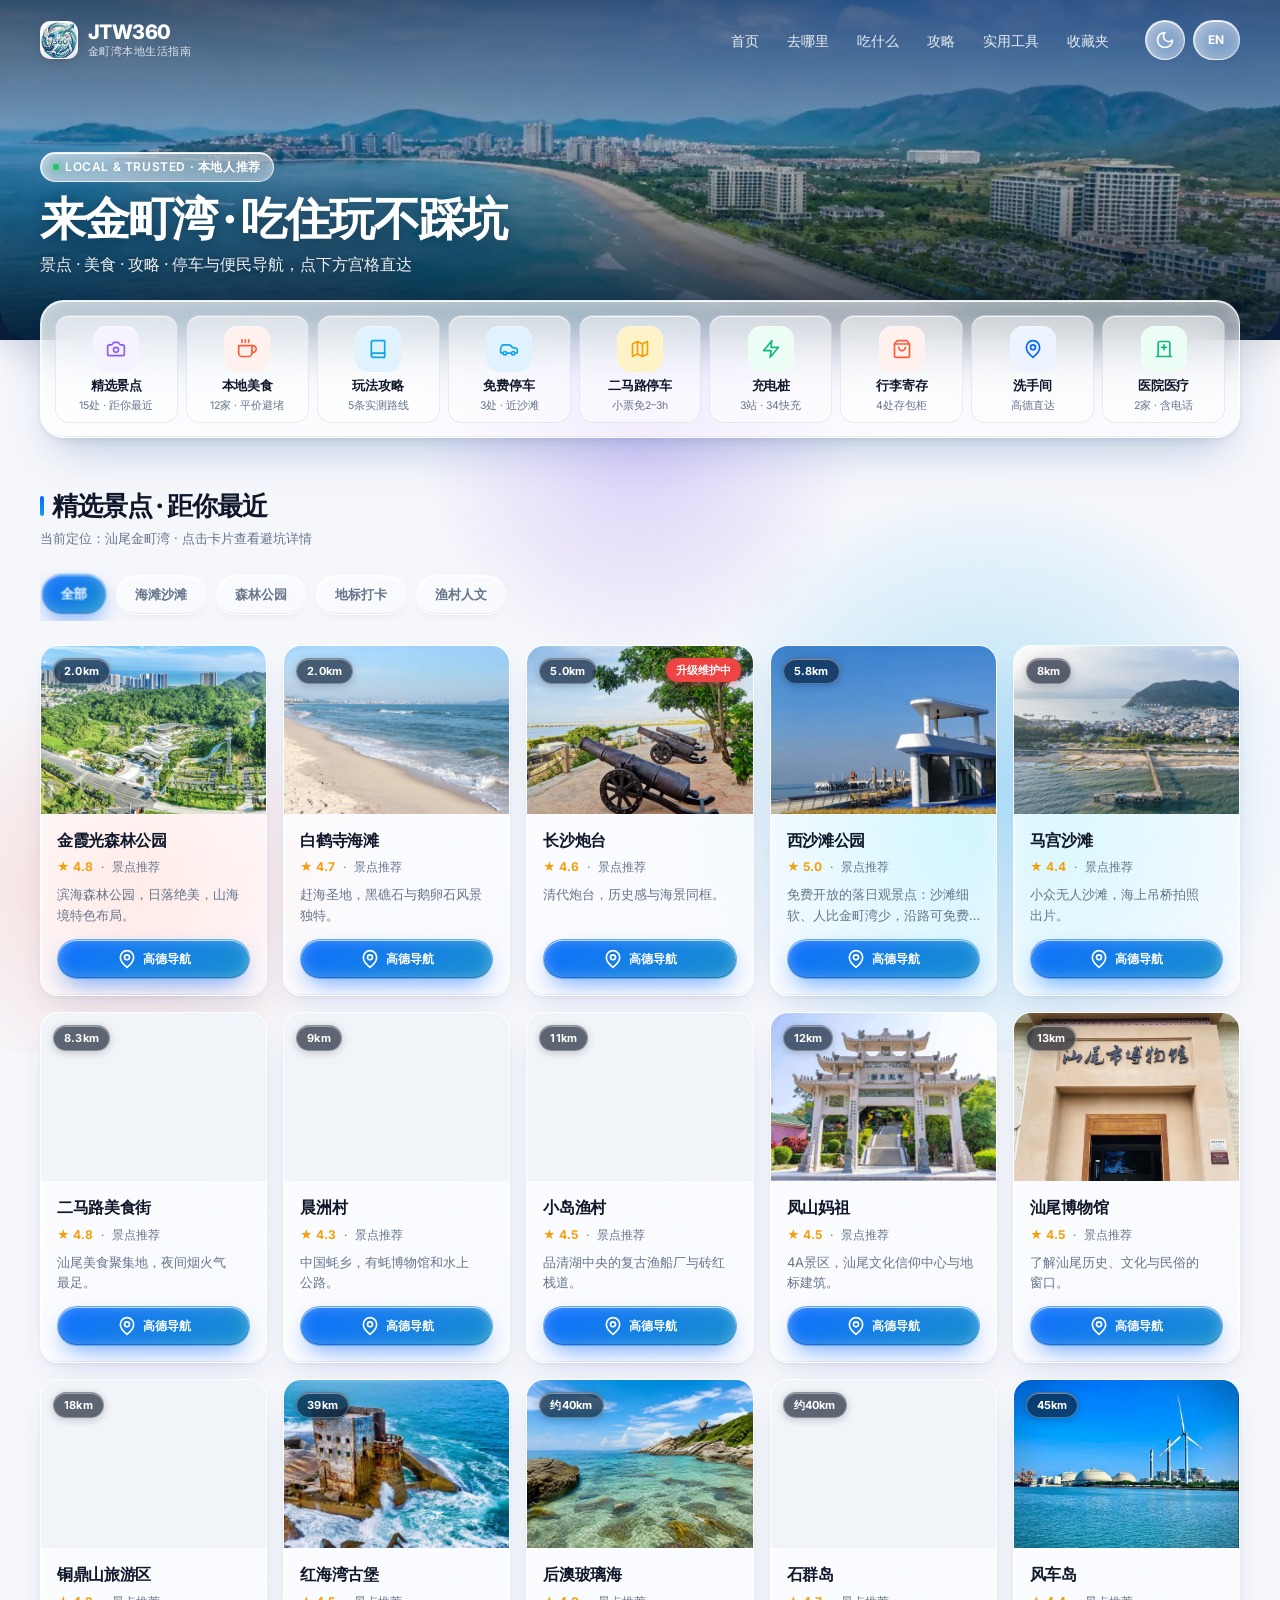
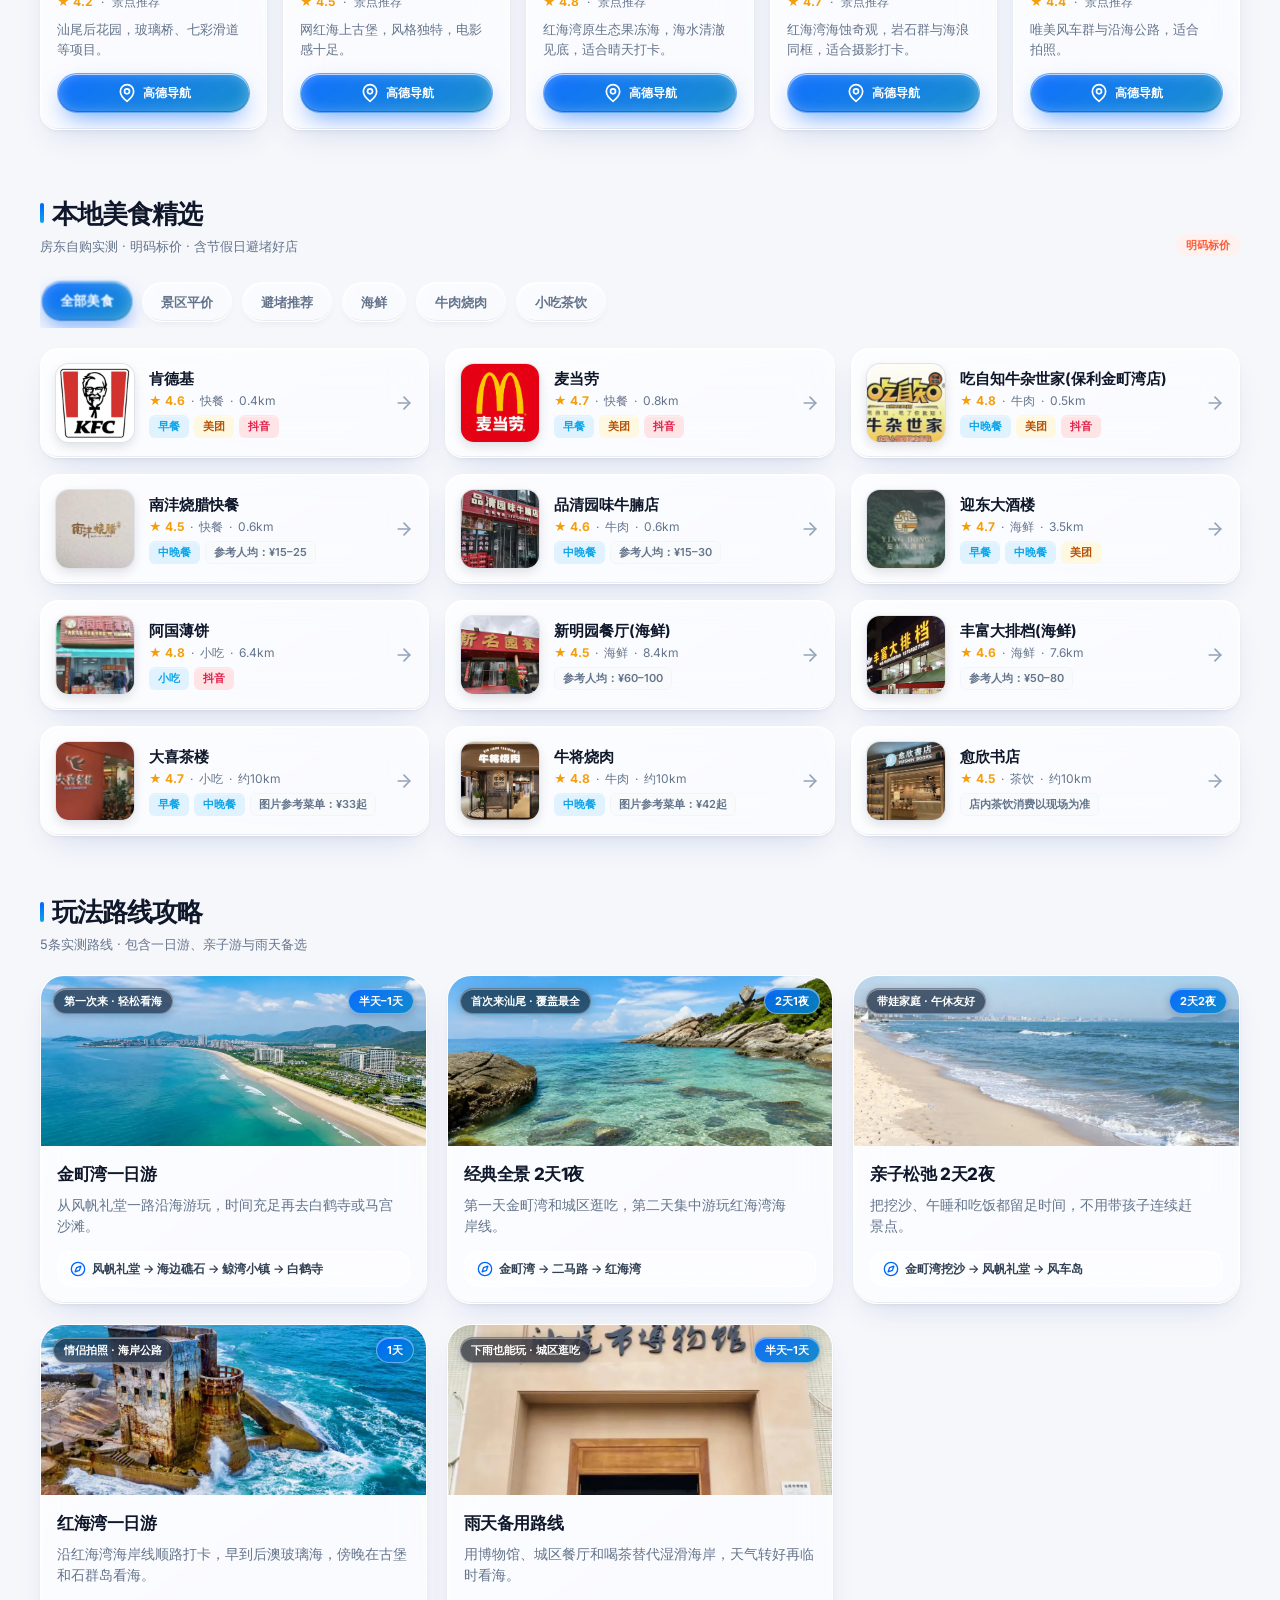
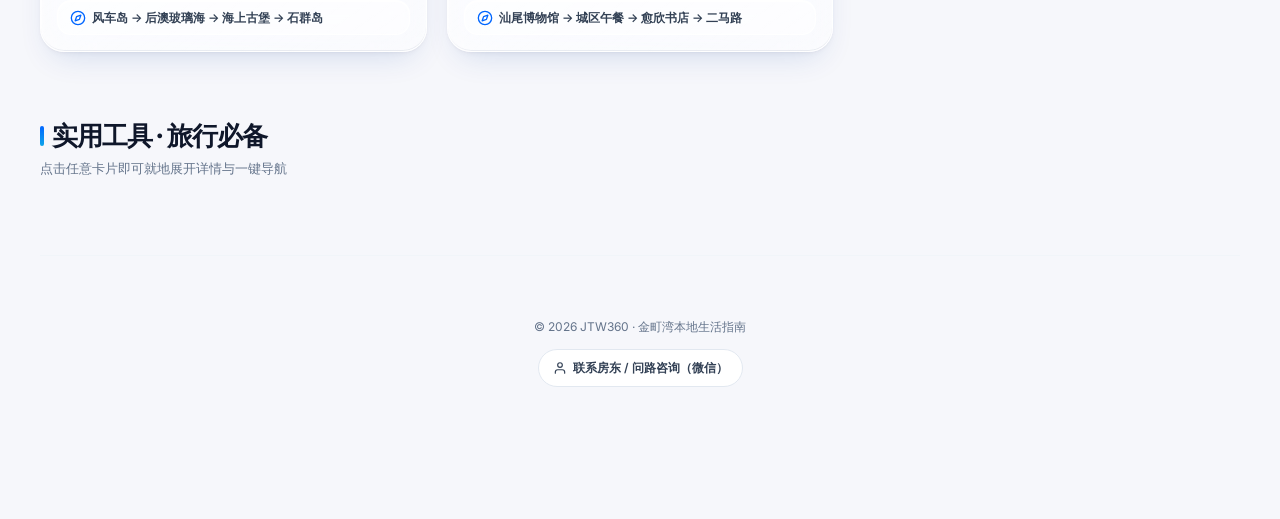
==== commit fdd3076d: "perf(media,ux): 全站图片WebP瘦身57%、响应式Hero、详情完整菜单及路由/分享/SEO/PWA综合优化" ====
--- a/index.html
+++ b/index.html
@@ -19,9 +19,11 @@
   <link rel="canonical" href="https://www.jtw360.com/">
   <base href="/">
   <title>JTW360 · 金町湾本地生活指南</title>
-  <link rel="preload" as="image" href="img/generated/jinting-bay-hero.webp">
+  <link rel="preload" as="image" href="img/generated/jinting-bay-hero-mobile.webp" media="(max-width: 640px)" fetchpriority="high">
+  <link rel="preload" as="image" href="img/generated/jinting-bay-hero.webp" media="(min-width: 641px)" fetchpriority="high">
   <link rel="icon" type="image/png" href="img/jtw360logo-sm.png">
   <link rel="apple-touch-icon" href="img/jtw360logo-sm.png">
+  <link rel="manifest" href="site.webmanifest">
   <!-- Fonts & Liquid Glass Design System -->
   <link rel="preconnect" href="https://fonts.googleapis.com">
   <link rel="preconnect" href="https://fonts.gstatic.com" crossorigin>
@@ -1081,10 +1083,12 @@
       border-radius: var(--radius-xl);
       overflow: hidden;
       box-shadow: var(--shadow-md);
+      background: linear-gradient(135deg, rgba(148, 163, 184, 0.2), rgba(148, 163, 184, 0.08));
     }
     .detail-hero img {
       width: 100%;
       height: 100%;
+      display: block;
       object-fit: cover;
     }
     .detail-hero::after {
@@ -1092,6 +1096,61 @@
       position: absolute;
       inset: 35% 0 0;
       background: linear-gradient(transparent, rgba(15, 23, 42, 0.85));
+      pointer-events: none;
+    }
+    .detail-zoom-hint {
+      position: absolute;
+      top: 14px;
+      right: 14px;
+      z-index: 2;
+      display: inline-flex;
+      align-items: center;
+      gap: 5px;
+      padding: 6px 11px;
+      border-radius: var(--radius-full);
+      background: rgba(15, 23, 42, 0.56);
+      backdrop-filter: blur(10px);
+      -webkit-backdrop-filter: blur(10px);
+      border: 1px solid rgba(255, 255, 255, 0.22);
+      color: #ffffff;
+      font-size: 11.5px;
+      font-weight: 600;
+      letter-spacing: 0.01em;
+      pointer-events: none;
+    }
+    .detail-menu-card {
+      padding: 18px !important;
+    }
+    .detail-menu-head {
+      display: flex;
+      align-items: center;
+      justify-content: space-between;
+      gap: 10px;
+      margin-bottom: 12px;
+    }
+    .detail-menu-head h2 {
+      margin: 0;
+    }
+    .detail-menu-hint {
+      font-size: 12px;
+      color: var(--primary);
+      font-weight: 600;
+    }
+    .detail-menu-wrap {
+      border-radius: var(--radius-md);
+      overflow: hidden;
+      border: 1px solid var(--line-subtle);
+      background: var(--bg);
+      cursor: zoom-in;
+    }
+    .detail-menu-wrap img {
+      width: 100%;
+      height: auto;
+      display: block;
+      transition: transform 0.3s var(--ease-out);
+    }
+    .detail-menu-wrap:hover img {
+      transform: scale(1.015);
     }
     .detail-title {
       position: absolute;
@@ -1100,6 +1159,7 @@
       right: 20px;
       bottom: 20px;
       color: #ffffff;
+      pointer-events: none;
     }
     .detail-title h1 {
       font-size: clamp(24px, 4.5vw, 40px);
@@ -1286,12 +1346,22 @@
       inset: 0;
       z-index: 100;
       background: rgba(0, 0, 0, 0.9);
-      display: grid;
-      place-items: center;
+      display: flex;
+      flex-direction: column;
+      align-items: center;
+      justify-content: center;
+      gap: 12px;
       padding: 20px;
     }
     #lightbox[hidden] { display: none; }
-    #lightbox img { max-width: 90%; max-height: 85vh; border-radius: 12px; }
+    #lightbox img { max-width: 94%; max-height: 82vh; object-fit: contain; border-radius: 12px; box-shadow: 0 18px 48px rgba(0, 0, 0, 0.45); }
+    #lightboxCaption {
+      color: rgba(255, 255, 255, 0.86);
+      font-size: 13px;
+      font-weight: 500;
+      text-align: center;
+      max-width: 90%;
+    }
     #lightboxClose {
       position: absolute;
       top: 20px;
@@ -1318,6 +1388,60 @@
     }
     #wechatModal[hidden] { display: none; }
     #wechatModal .detail-card { max-width: 360px; width: 100%; text-align: center; }
+
+    #toast {
+      position: fixed;
+      left: 50%;
+      bottom: calc(82px + var(--safe-bottom));
+      transform: translate(-50%, 16px);
+      z-index: 120;
+      padding: 10px 18px;
+      border-radius: var(--radius-full);
+      background: var(--surface);
+      color: var(--ink);
+      font-size: 13px;
+      font-weight: 600;
+      box-shadow: var(--shadow-lg);
+      opacity: 0;
+      pointer-events: none;
+      transition: opacity 0.22s ease, transform 0.22s var(--ease-out);
+      white-space: nowrap;
+      max-width: calc(100vw - 32px);
+      overflow: hidden;
+      text-overflow: ellipsis;
+    }
+    #toast.show {
+      opacity: 1;
+      transform: translate(-50%, 0);
+    }
+    .footer-actions {
+      margin-top: 10px;
+      display: flex;
+      justify-content: center;
+      gap: 10px;
+      flex-wrap: wrap;
+    }
+    .footer-contact-btn {
+      display: inline-flex;
+      align-items: center;
+      gap: 6px;
+      padding: 7px 14px;
+      border-radius: var(--radius-full);
+      border: 1px solid var(--line);
+      background: var(--surface);
+      color: var(--ink-secondary);
+      font-size: 12px;
+      font-weight: 600;
+      cursor: pointer;
+      transition: border-color 0.2s, color 0.2s, transform 0.15s;
+    }
+    .footer-contact-btn:hover {
+      border-color: var(--primary);
+      color: var(--primary);
+    }
+    .footer-contact-btn:active {
+      transform: scale(0.96);
+    }
 
     /* ==========================================================================
        RESPONSIVE DESIGN (Mobile First Optimizations)
@@ -1762,6 +1886,12 @@
     /* Mobile refinements */
     @media (max-width: 640px) {
       :root { --section-gap: 34px; }
+      .hero {
+        background:
+          radial-gradient(120% 80% at 80% 0%, rgba(0, 102, 255, 0.22) 0%, transparent 55%),
+          linear-gradient(180deg, rgba(8, 25, 48, 0.68) 0%, rgba(8, 25, 48, 0.2) 42%, rgba(8, 25, 48, 0.9) 100%),
+          url('img/generated/jinting-bay-hero-mobile.webp') center 40%/cover no-repeat;
+      }
       main { padding-top: 20px; }
       .quick-actions { gap: 8px; padding: 10px; }
       .quick-action span.label { font-size: 12.5px; }
@@ -1816,7 +1946,6 @@
 <body>
   <!-- SVG Symbols -->
   <svg class="sr-only" aria-hidden="true">
-    <symbol id="i-search" viewBox="0 0 24 24"><circle cx="11" cy="11" r="7"></circle><path d="m20 20-3.5-3.5"></path></symbol>
     <symbol id="i-sun" viewBox="0 0 24 24"><circle cx="12" cy="12" r="4"></circle><path d="M12 2v2M12 20v2M4.93 4.93l1.41 1.41M17.66 17.66l1.41 1.41M2 12h2M20 12h2M4.93 19.07l1.41-1.41M17.66 6.34l1.41-1.41"></path></symbol>
     <symbol id="i-pin" viewBox="0 0 24 24"><path d="M20 10c0 6-8 12-8 12s-8-6-8-12a8 8 0 0 1 16 0Z"></path><circle cx="12" cy="10" r="3"></circle></symbol>
     <symbol id="i-map" viewBox="0 0 24 24"><polygon points="3 6 9 3 15 6 21 3 21 18 15 21 9 18 3 21"></polygon><line x1="9" y1="3" x2="9" y2="18"></line><line x1="15" y1="6" x2="15" y2="21"></line></symbol>
@@ -1843,7 +1972,7 @@
         <div class="hero-inner">
           <div class="topbar">
             <a class="brand" href="/" aria-label="JTW360 首页">
-              <div class="brand-logo-wrap"><img src="img/jtw360logo-sm.png" alt="JTW360 logo" decoding="async"></div>
+              <div class="brand-logo-wrap"><img src="img/jtw360logo-sm.webp" alt="JTW360 logo" width="38" height="38" decoding="async"></div>
               <div class="brand-text">
                 <strong>JTW360</strong>
                 <small data-lang="金町湾本地生活指南" data-lang-en="Jinting Bay Local Guide">金町湾本地生活指南</small>
@@ -1985,6 +2114,12 @@
 
       <footer class="footer">
         <p>© 2026 JTW360 · <span data-lang="金町湾本地生活指南" data-lang-en="Jinting Bay Local Guide">金町湾本地生活指南</span></p>
+        <div class="footer-actions">
+          <button type="button" class="footer-contact-btn" id="openWechatBtn">
+            <svg class="icon" style="width:14px;height:14px"><use href="#i-user"></use></svg>
+            <span data-lang="联系房东 / 问路咨询（微信）" data-lang-en="Contact Host (WeChat)">联系房东 / 问路咨询（微信）</span>
+          </button>
+        </div>
       </footer>
     </main>
   </div>
@@ -2021,17 +2156,20 @@
   <div id="lightbox" role="dialog" aria-modal="true" aria-label="图片预览" hidden>
     <button id="lightboxClose" aria-label="关闭">×</button>
     <img id="lightboxImg" alt="">
+    <div id="lightboxCaption"></div>
   </div>
 
   <div id="wechatModal" role="dialog" aria-modal="true" hidden>
     <div class="detail-card">
-      <button id="wechatClose" class="back-button" style="margin-bottom:12px">× <span data-lang="关闭" data-lang-en="Close">关闭</span></button>
+      <button id="wechatClose" type="button" class="back-button" style="margin-bottom:12px">× <span data-lang="关闭" data-lang-en="Close">关闭</span></button>
       <h2 data-lang="添加房东微信" data-lang-en="Add landlord on WeChat">添加房东微信</h2>
       <p data-lang="点击微信号复制，然后打开微信添加" data-lang-en="Tap the ID to copy, then add it in WeChat" style="color:var(--muted);font-size:13px">点击微信号复制，然后打开微信添加</p>
-      <button id="wechatId" class="primary-button" style="width:100%;margin-top:10px">feel607</button>
+      <button id="wechatId" type="button" class="primary-button" style="width:100%;margin-top:10px">feel607</button>
       <p id="copyStatus" style="font-size:12px;color:var(--accent-green);margin-top:8px"></p>
     </div>
   </div>
+
+  <div id="toast" role="status" aria-live="polite" aria-atomic="true"></div>
 
   <script>
     const AMap = (name, lng, lat) => `https://uri.amap.com/marker?position=${lng},${lat}&name=${encodeURIComponent(name)}`;
@@ -2040,21 +2178,21 @@
     const parseDist = d => parseFloat(String(d || '').replace('约','').replace('km','')) || 9999;
 
     const places = [
-      {slug:'jinxia-guang-forest', name:'金霞光森林公园', en:'Jinxiaguang Forest Park', image:'img/jinxia.jpg', distance:'2.0km', rating:'4.8', type:'park', category:'spot', desc:'滨海森林公园，日落绝美，山海境特色布局。', enDesc:'Coastal forest park with beautiful sunsets.', url:AMap('金霞光森林公园',115.28309,22.801956)},
-      {slug:'baihesi-beach', name:'白鹤寺海滩', en:'Baihe Temple Beach', image:'img/baihe.jpg', distance:'2.0km', rating:'4.7', type:'sea', category:'spot', desc:'赶海圣地，黑礁石与鹅卵石风景独特。', enDesc:'A beachcombing spot with black reefs and pebbles.', url:AMap('白鹤寺',115.277448,22.790192), tips:['下午4–6点来最美，可以拍到日落','退潮时适合赶海，注意礁石湿滑','建议穿防滑鞋并带好饮用水和防晒用品']},
-      {slug:'changsha-fort', name:'长沙炮台', en:'Changsha Fort', image:'img/paotai.jpeg', distance:'5.0km', rating:'4.6', type:'history', category:'spot', desc:'清代炮台，历史感与海景同框。', enDesc:'A historic coastal fort with sea views.', notice:'升级维护中', url:AMap('长沙炮台',115.273266,22.82449)},
-      {slug:'ermalu-food-street', name:'二马路美食街', en:'Ermalu Food Street', image:'img/ermalu.jpg', distance:'8.3km', rating:'4.8', type:'local', category:'spot', desc:'汕尾美食聚集地，夜间烟火气最足。', enDesc:'Shanwei food street, liveliest at night.', url:AMap('二马路',115.359916,22.773525)},
-      {slug:'magong-beach', name:'马宫沙滩', en:'Magong Beach', image:'img/magong.jpg', distance:'8km', rating:'4.4', type:'sea', category:'spot', desc:'小众无人沙滩，海上吊桥拍照出片。', enDesc:'A quiet beach with a photogenic sea bridge.', url:AMap('马宫沙滩',115.244504,22.784115)},
-      {slug:'chenzhou-village', name:'晨洲村', en:'Chenzhou Village', image:'img/chenzhou.jpeg', distance:'9km', rating:'4.3', type:'local', category:'spot', desc:'中国蚝乡，有蚝博物馆和水上公路。', enDesc:'Oyster village with a museum and water road.', url:AMap('晨洲村',115.299666,22.848598)},
+      {slug:'jinxia-guang-forest', name:'金霞光森林公园', en:'Jinxiaguang Forest Park', image:'img/jinxia.webp', distance:'2.0km', rating:'4.8', type:'park', category:'spot', desc:'滨海森林公园，日落绝美，山海境特色布局。', enDesc:'Coastal forest park with beautiful sunsets.', url:AMap('金霞光森林公园',115.28309,22.801956)},
+      {slug:'baihesi-beach', name:'白鹤寺海滩', en:'Baihe Temple Beach', image:'img/baihe.webp', distance:'2.0km', rating:'4.7', type:'sea', category:'spot', desc:'赶海圣地，黑礁石与鹅卵石风景独特。', enDesc:'A beachcombing spot with black reefs and pebbles.', url:AMap('白鹤寺',115.277448,22.790192), tips:['下午4–6点来最美，可以拍到日落','退潮时适合赶海，注意礁石湿滑','建议穿防滑鞋并带好饮用水和防晒用品']},
+      {slug:'changsha-fort', name:'长沙炮台', en:'Changsha Fort', image:'img/paotai.webp', distance:'5.0km', rating:'4.6', type:'history', category:'spot', desc:'清代炮台，历史感与海景同框。', enDesc:'A historic coastal fort with sea views.', notice:'升级维护中', url:AMap('长沙炮台',115.273266,22.82449)},
+      {slug:'ermalu-food-street', name:'二马路美食街', en:'Ermalu Food Street', image:'img/ermalu.webp', distance:'8.3km', rating:'4.8', type:'local', category:'spot', desc:'汕尾美食聚集地，夜间烟火气最足。', enDesc:'Shanwei food street, liveliest at night.', url:AMap('二马路',115.359916,22.773525)},
+      {slug:'magong-beach', name:'马宫沙滩', en:'Magong Beach', image:'img/magong.webp', distance:'8km', rating:'4.4', type:'sea', category:'spot', desc:'小众无人沙滩，海上吊桥拍照出片。', enDesc:'A quiet beach with a photogenic sea bridge.', url:AMap('马宫沙滩',115.244504,22.784115)},
+      {slug:'chenzhou-village', name:'晨洲村', en:'Chenzhou Village', image:'img/chenzhou.webp', distance:'9km', rating:'4.3', type:'local', category:'spot', desc:'中国蚝乡，有蚝博物馆和水上公路。', enDesc:'Oyster village with a museum and water road.', url:AMap('晨洲村',115.299666,22.848598)},
       {slug:'xiaodao-village', name:'小岛渔村', en:'Xiaodao Fishing Village', image:'img/xiaodao.webp', distance:'11km', rating:'4.5', type:'local', category:'spot', desc:'品清湖中央的复古渔船厂与砖红栈道。', enDesc:'A retro fishing village in the middle of Pinqing Lake.', url:AMap('小岛渔村',115.372939,22.768537)},
-      {slug:'fengshan-mazu', name:'凤山妈祖', en:'Fengshan Mazu Temple', image:'img/mazu.jpg', distance:'12km', rating:'4.5', type:'history', category:'spot', desc:'4A景区，汕尾文化信仰中心与地标建筑。', enDesc:'A cultural landmark and 4A scenic area.', url:AMap('凤山祖庙',115.370029,22.762059)},
-      {slug:'shanwei-museum', name:'汕尾博物馆', en:'Shanwei Museum', image:'img/museum.jpg', distance:'13km', rating:'4.5', type:'local', category:'spot', desc:'了解汕尾历史、文化与民俗的窗口。', enDesc:'A window into Shanwei history and culture.', url:AMap('汕尾市博物馆地上停车场',115.40,22.79)},
-      {slug:'tongdingshan', name:'铜鼎山旅游区', en:'Tongdingshan Scenic Area', image:'img/tongding.jpg', distance:'18km', rating:'4.2', type:'park', category:'spot', desc:'汕尾后花园，玻璃桥、七彩滑道等项目。', enDesc:'A hill park with a glass bridge and slides.', url:AMap('铜鼎山旅游区',115.365492,22.82482)},
-      {slug:'honghaiwan-castle', name:'红海湾古堡', en:'Honghaiwan Castle', image:'img/gubao.jpeg', distance:'39km', rating:'4.5', type:'history', category:'spot', desc:'网红海上古堡，风格独特，电影感十足。', enDesc:'A cinematic seaside castle.', url:AMap('南海观音古堡',115.569269,22.662093)},
+      {slug:'fengshan-mazu', name:'凤山妈祖', en:'Fengshan Mazu Temple', image:'img/mazu.webp', distance:'12km', rating:'4.5', type:'history', category:'spot', desc:'4A景区，汕尾文化信仰中心与地标建筑。', enDesc:'A cultural landmark and 4A scenic area.', url:AMap('凤山祖庙',115.370029,22.762059)},
+      {slug:'shanwei-museum', name:'汕尾博物馆', en:'Shanwei Museum', image:'img/museum.webp', distance:'13km', rating:'4.5', type:'local', category:'spot', desc:'了解汕尾历史、文化与民俗的窗口。', enDesc:'A window into Shanwei history and culture.', url:AMap('汕尾市博物馆地上停车场',115.40,22.79)},
+      {slug:'tongdingshan', name:'铜鼎山旅游区', en:'Tongdingshan Scenic Area', image:'img/tongding.webp', distance:'18km', rating:'4.2', type:'park', category:'spot', desc:'汕尾后花园，玻璃桥、七彩滑道等项目。', enDesc:'A hill park with a glass bridge and slides.', url:AMap('铜鼎山旅游区',115.365492,22.82482)},
+      {slug:'honghaiwan-castle', name:'红海湾古堡', en:'Honghaiwan Castle', image:'img/gubao.webp', distance:'39km', rating:'4.5', type:'history', category:'spot', desc:'网红海上古堡，风格独特，电影感十足。', enDesc:'A cinematic seaside castle.', url:AMap('南海观音古堡',115.569269,22.662093)},
       {slug:'houao-glass-sea', name:'后澳玻璃海', en:'Houao Glass Sea', image:'img/generated/houao-glass-sea.webp', distance:'约40km', rating:'4.8', type:'sea', category:'spot', desc:'红海湾原生态果冻海，海水清澈见底，适合晴天打卡。', enDesc:'A clear turquoise cove in Shanwei Red Bay.', url:AMap('后澳玻璃海',115.567242,22.680840), tips:['晴天海水颜色和通透度更好','礁石湿滑，建议穿防滑鞋','出发前留意潮汐、天气和现场开放情况']},
       {slug:'shiqundao', name:'石群岛', en:'Shiqundao Scenic Area', image:'img/generated/shiqundao.webp', distance:'约40km', rating:'4.7', type:'history', category:'spot', desc:'红海湾海蚀奇观，岩石群与海浪同框，适合摄影打卡。', enDesc:'Dramatic sea-eroded rock formations in Shanwei Red Bay.', url:'https://uri.amap.com/search?keyword='+encodeURIComponent('汕尾石群岛奇观景区'), tips:['景区以海蚀岩石和礁岸风景为主','建议穿防滑鞋，不要攀爬湿滑礁石','出发前以高德地图和现场开放信息为准']},
-      {slug:'windmill-island', name:'风车岛', en:'Windmill Island', image:'img/fengche.jpeg', distance:'45km', rating:'4.4', type:'sea', category:'spot', desc:'唯美风车群与沿海公路，适合拍照。', enDesc:'Windmills and a beautiful coastal road.', url:AMap('风车岛',115.586019,22.736799)},
-      {slug:'west-beach-park', name:'西沙滩公园', en:'Xishatan Park', image:'img/west-beach-park.jpg', distance:'5.8km', rating:'5.0', type:'sea', category:'spot', desc:'免费开放的落日观景点：沙滩细软、人比金町湾少，沿路可免费停车，傍晚看日落非常出片。', enDesc:'A free sunset viewpoint with fine sand and fewer crowds than Jinting Bay, plus free roadside parking.', url:AMap('西沙滩公园',115.340372,22.783278)}
+      {slug:'windmill-island', name:'风车岛', en:'Windmill Island', image:'img/fengche.webp', distance:'45km', rating:'4.4', type:'sea', category:'spot', desc:'唯美风车群与沿海公路，适合拍照。', enDesc:'Windmills and a beautiful coastal road.', url:AMap('风车岛',115.586019,22.736799)},
+      {slug:'west-beach-park', name:'西沙滩公园', en:'Xishatan Park', image:'img/west-beach-park.webp', distance:'5.8km', rating:'5.0', type:'sea', category:'spot', desc:'免费开放的落日观景点：沙滩细软、人比金町湾少，沿路可免费停车，傍晚看日落非常出片。', enDesc:'A free sunset viewpoint with fine sand and fewer crowds than Jinting Bay, plus free roadside parking.', url:AMap('西沙滩公园',115.340372,22.783278)}
     ].sort((a,b)=>parseDist(a.distance)-parseDist(b.distance));
 
     const foods = [
@@ -2073,29 +2211,29 @@
     ].map((item,index)=>({...item,type:'food',url:AMap(item.name,item.lng,item.lat),rating:['4.6','4.7','4.8','4.5'][index%4],desc:item.desc || item.address || '本地日常消费，点击店名查看菜单与信息。'}));
 
     const hospitals = [
-      {slug:'shenshan-tcm-hospital',name:'深汕中医医院',en:'Shenshan TCM Hospital',category:'hospital',image:'img/shenshan-tcm-hospital.jpg',phone:'06606162398',lng:115.305937,lat:22.796466,desc:'电话：06606162398'},
-      {slug:'hongcao-health-center',name:'红草中心卫生院',en:'Hongcao Central Health Center',category:'hospital',image:'img/hongcao-health-center.jpg',phone:'06603445366',lng:115.303672,lat:22.828743,desc:'电话：06603445366'}
+      {slug:'shenshan-tcm-hospital',name:'深汕中医医院',en:'Shenshan TCM Hospital',category:'hospital',image:'img/shenshan-tcm-hospital.webp',phone:'06606162398',lng:115.305937,lat:22.796466,desc:'电话：06606162398'},
+      {slug:'hongcao-health-center',name:'红草中心卫生院',en:'Hongcao Central Health Center',category:'hospital',image:'img/hongcao-health-center.webp',phone:'06603445366',lng:115.303672,lat:22.828743,desc:'电话：06603445366'}
     ].map(item=>({...item,url:AMap(item.name,item.lng,item.lat)}));
 
     const parking = [
       {slug:'tingtao-free-parking',name:'听涛路免费停车场',en:'Tingtao Rd Free Parking',category:'parking',lng:115.29211,lat:22.79516,image:'img/generated/parking-tingtao.webp',desc:'靠近海遇小区、天奕小区、华夏金沙湾，步行可达海滩。'},
       {slug:'wushuangshu-west-parking',name:'无双墅西停车场',en:'Wushuangshu West Parking',category:'parking',lng:115.295833,lat:22.793737,image:'img/generated/parking-wushuangshu.webp',desc:'靠近无双墅、亲海寓，步行可达海滩。'},
       {slug:'wushuangshu-east-parking',name:'无双墅东停车场',en:'Wushuangshu East Parking',category:'parking',lng:115.29718,lat:22.793647,image:'img/generated/parking-wushuangshu.webp',desc:'靠近无双墅、亲海寓，步行可达海滩。'},
-      {slug:'xinli-building',name:'信利大厦',en:'Xinli Building',category:'parking',lng:115.359926,lat:22.773533,image:'img/xinli-building.jpg',desc:'二马路美食街停车指南：定位信利大厦停车场，步行即达美食街。车位紧张时可继续往下开到最里面，停靠近电梯口的位置，从维也纳酒店侧进出。在信利城市广场或信利超市消费后，凭小票到信利大厦1楼超市柜台可领免费停车2–3小时。'},
-      {slug:'xinli-city-plaza',name:'信利城市广场',en:'Xinli City Plaza',category:'parking',lng:115.359926,lat:22.773533,image:'img/xinli-city-plaza.jpg',desc:'信利超市就在广场内，逛街购物一站搞定。广场车位紧张时可改停信利大厦；在广场或信利超市消费后，凭小票到信利大厦1楼超市柜台领免费停车2–3小时。'}
+      {slug:'xinli-building',name:'信利大厦',en:'Xinli Building',category:'parking',lng:115.359926,lat:22.773533,image:'img/xinli-building.webp',desc:'二马路美食街停车指南：定位信利大厦停车场，步行即达美食街。车位紧张时可继续往下开到最里面，停靠近电梯口的位置，从维也纳酒店侧进出。在信利城市广场或信利超市消费后，凭小票到信利大厦1楼超市柜台可领免费停车2–3小时。'},
+      {slug:'xinli-city-plaza',name:'信利城市广场',en:'Xinli City Plaza',category:'parking',lng:115.359926,lat:22.773533,image:'img/xinli-city-plaza.webp',desc:'信利超市就在广场内，逛街购物一站搞定。广场车位紧张时可改停信利大厦；在广场或信利超市消费后，凭小票到信利大厦1楼超市柜台领免费停车2–3小时。'}
     ].map(item=>({...item,url:AMap(item.name,item.lng,item.lat),type:'service'}));
 
     const luggage = [
-      ['yuehai-locker','玥海北门1号存包柜','Yuehai North Gate No.1 Locker','位于玥海小区北门，提供自助存包服务。','img/locker.jpg',115.29294,22.792649],
-      ['sail-auditorium-locker','风帆礼堂沙滩入口存包柜','Sail Auditorium Beach Entrance Locker','位于风帆礼堂沙滩入口处，方便游客存放物品。','img/locker.jpg',115.292332,22.791426],
-      ['duxiuju-locker','独秀居南门存包柜','Duxiu Ju South Gate Locker','位于独秀居小区南门，提供安全的存包服务。','img/locker.jpg',115.298001,22.795466],
-      ['tinghai-locker','听海沙滩入口存包柜','Tinghai Beach Entrance Locker','位于听海沙滩入口处，方便游客就近存放物品。','img/locker.jpg',115.288851,22.791529]
+      ['yuehai-locker','玥海北门1号存包柜','Yuehai North Gate No.1 Locker','位于玥海小区北门，提供自助存包服务。','img/locker.webp',115.29294,22.792649],
+      ['sail-auditorium-locker','风帆礼堂沙滩入口存包柜','Sail Auditorium Beach Entrance Locker','位于风帆礼堂沙滩入口处，方便游客存放物品。','img/locker.webp',115.292332,22.791426],
+      ['duxiuju-locker','独秀居南门存包柜','Duxiu Ju South Gate Locker','位于独秀居小区南门，提供安全的存包服务。','img/locker.webp',115.298001,22.795466],
+      ['tinghai-locker','听海沙滩入口存包柜','Tinghai Beach Entrance Locker','位于听海沙滩入口处，方便游客就近存放物品。','img/locker.webp',115.288851,22.791529]
     ].map(([slug,name,en,desc,image,lng,lat])=>({slug,name,en,desc,image,lng,lat,category:'luggage',type:'service',url:AMap(name,lng,lat)}));
 
     const charging = [
-      ['jinshawan-1-charger','金沙湾1号充电站','Jinshawan No.1 Station','位于海遇小区、华夏金沙湾、天奕附近。','快充11个桩','img/jinshawan-1-charger.jpg',115.291382,22.796298],
-      ['jinshawan-2-charger','金沙湾2号充电站','Jinshawan No.2 Station','位于海遇小区、华夏金沙湾、天奕、天銮附近。','快充11个桩','img/jinshawan-2-charger.jpg',115.29426,22.796553],
-      ['weijingyun-charger','蔚景云充电站','Weijingyun Station','位于无双墅、亲海寓、玥海附近。','快充12个桩','img/weijingyun-charger.jpg',115.296043,22.79367]
+      ['jinshawan-1-charger','金沙湾1号充电站','Jinshawan No.1 Station','位于海遇小区、华夏金沙湾、天奕附近。','快充11个桩','img/jinshawan-1-charger.webp',115.291382,22.796298],
+      ['jinshawan-2-charger','金沙湾2号充电站','Jinshawan No.2 Station','位于海遇小区、华夏金沙湾、天奕、天銮附近。','快充11个桩','img/jinshawan-2-charger.webp',115.29426,22.796553],
+      ['weijingyun-charger','蔚景云充电站','Weijingyun Station','位于无双墅、亲海寓、玥海附近。','快充12个桩','img/weijingyun-charger.webp',115.296043,22.79367]
     ].map(([slug,name,en,desc,tag,image,lng,lat])=>({slug,name,en,desc,image,tag,lng,lat,category:'charging',type:'service',url:AMap(name,lng,lat)}));
 
     const utilityPlaces = [
@@ -2123,21 +2261,21 @@
         tips:['金町湾到红海湾通常需预留约50分钟，旺季可能更久','金町湾适合看海住宿，城区适合逛吃和赶高铁','打车出行建议提前预约，不要卡着高铁时间返程'], related:['ermalu-food-street','houao-glass-sea','honghaiwan-castle','shiqundao','windmill-island']
       },
       {
-        slug:'jinting-family-two-night', title:'亲子松弛 2天2夜', en:'Relaxed Family Trip', audience:'带娃家庭 · 午休友好', duration:'2天2夜', image:'img/baihe.jpg',
+        slug:'jinting-family-two-night', title:'亲子松弛 2天2夜', en:'Relaxed Family Trip', audience:'带娃家庭 · 午休友好', duration:'2天2夜', image:'img/baihe.webp',
         summary:'把挖沙、午睡和吃饭都留足时间，不用带孩子连续赶景点。', route:'金町湾挖沙 → 风帆礼堂 → 风车岛',
         intro:'以金町湾为住宿基地，第一天在住宿附近慢玩，第二天再选择风车岛方向。路线重视孩子作息，不安排连续礁石徒步。',
         days:[{title:'抵达当晚｜入住休息',route:'抵达金町湾 → 入住 → 附近晚餐',note:'不安排夜间赶景点，给孩子留足睡眠。'},{title:'Day 1｜沙滩慢玩',route:'早餐 → 金町湾挖沙 → 午餐午睡 → 风帆礼堂 → 鲸湾小镇',note:'准备换洗衣服、饮用水和简单冲沙用水，鲸湾小镇附近更方便补给。'},{title:'Day 2｜短途看海',route:'风车岛／浮日湾 → 午餐 → 返程',note:'若孩子不适合骑电动车，优先自驾；遇到大风、暴晒或恶劣海况及时缩短行程。'}],
         tips:['儿童下水和靠近礁石必须由成人全程陪同','准备防晒、饮用水、换洗衣服和挖沙工具','住宿卫生和实际距离需在预订平台再次确认'], related:['baihesi-beach','windmill-island']
       },
       {
-        slug:'red-bay-one-day', title:'红海湾一日游', en:'Red Bay in One Day', audience:'情侣拍照 · 海岸公路', duration:'1天', image:'img/gubao.jpeg',
+        slug:'red-bay-one-day', title:'红海湾一日游', en:'Red Bay in One Day', audience:'情侣拍照 · 海岸公路', duration:'1天', image:'img/gubao.webp',
         summary:'沿红海湾海岸线顺路打卡，早到后澳玻璃海，傍晚在古堡和石群岛看海。', route:'风车岛 → 后澳玻璃海 → 海上古堡 → 石群岛',
         intro:'适合专门去红海湾看海和拍照的游客。建议早上进入景区，避开后澳玻璃海高峰，并根据天气调整礁石景点。',
         days:[{title:'上午｜风车岛方向',route:'海上公路 → 风车岛／浮日湾 → 后澳玻璃海',note:'后澳玻璃海的通透度依赖晴天和光线，旺季建议尽早抵达。'},{title:'下午｜古堡方向',route:'海上古堡 → 石群岛 → 南海观音',note:'海上古堡和石群岛可连线游玩。礁石湿滑，不要为了拍照靠近浪区或攀爬湿滑位置。'}],
         tips:['节假日镇上租实体店电动车通常比频繁开车找车位方便','共享电动车可能存在跨区域断电限制','海边风大，后澳和古堡实际观感受天气影响明显'], related:['windmill-island','houao-glass-sea','honghaiwan-castle','shiqundao']
       },
       {
-        slug:'shanwei-rainy-day', title:'雨天备用路线', en:'Rainy-Day Plan', audience:'下雨也能玩 · 城区逛吃', duration:'半天–1天', image:'img/museum.jpg',
+        slug:'shanwei-rainy-day', title:'雨天备用路线', en:'Rainy-Day Plan', audience:'下雨也能玩 · 城区逛吃', duration:'半天–1天', image:'img/museum.webp',
         summary:'用博物馆、城区餐厅和喝茶替代湿滑海岸，天气转好再临时看海。', route:'汕尾博物馆 → 城区午餐 → 愈欣书店 → 二马路',
         intro:'雨天优先安排城区室内活动。海上古堡、赶海和湿滑礁石不作为固定行程，雨势减弱后再根据现场情况决定是否去海边。',
         days:[{title:'上午｜室内了解汕尾',route:'汕尾博物馆 → 城区午餐',note:'博物馆可避雨并了解本地历史文化，开放时间和停车信息请出发前再次确认。'},{title:'下午至晚上｜喝茶逛吃',route:'愈欣书店喝茶 → 城区平价餐厅 → 二马路',note:'二马路停车困难，建议使用信利大厦／信利城市广场停车指南，或直接打车前往。'}],
@@ -2150,12 +2288,16 @@
     
     const navButton = item => `<a class="nav-btn" href="${item.url}" target="_blank" rel="noreferrer" onclick="event.stopPropagation()"><svg class="icon"><use href="#i-pin"></use></svg>${text('高德导航','Navigate')}</a>`;
     
-    const card = item => {
+    const fallbackImg = 'img/gubao.webp';
+    const imgFallbackAttr = `onerror="this.onerror=null;this.src='${fallbackImg}'"`;
+
+    const card = (item, idx) => {
       const metaLabel = item.type === 'food' ? text('精选餐饮','Food Pick') : (item.category === 'spot' ? text('景点推荐','Must-Visit') : '');
+      const loadMode = typeof idx === 'number' && idx < 2 ? 'eager' : 'lazy';
       return `
       <article class="place-card" data-slug="${item.slug}" tabindex="0" role="button" aria-label="${item.name}" onclick="openDetail('${item.slug}')">
         <div class="place-image">
-          <img loading="lazy" decoding="async" src="${item.image || 'img/gubao.jpeg'}" alt="${item.name}">
+          <img loading="${loadMode}" decoding="async" width="400" height="260" src="${item.image || fallbackImg}" alt="${item.name}" ${imgFallbackAttr}>
           <span class="distance-badge">${item.distance || '附近'}</span>
           ${item.notice ? `<span class="notice-badge">${text(item.notice, 'Under Maintenance')}</span>` : ''}
         </div>
@@ -2174,7 +2316,7 @@
 
     const foodCard = item => `
       <article class="food-card" data-food-category="${item.category}" data-slug="${item.slug}" tabindex="0" role="button" aria-label="${item.name}" onclick="openDetail('${item.slug}')">
-        <img class="food-image" loading="lazy" decoding="async" src="${item.image}" alt="${item.name}">
+        <img class="food-image" loading="lazy" decoding="async" width="76" height="76" src="${item.image}" alt="${item.name}" ${imgFallbackAttr}>
         <div class="food-info">
           <h3>${text(item.name,item.en)}</h3>
           <div class="food-sub">
@@ -2198,7 +2340,7 @@
     const guideCard = guide => `
       <article class="guide-card" tabindex="0" role="button" aria-label="${guide.title}" onclick="openGuide('${guide.slug}')">
         <div class="guide-image-wrap">
-          <img class="guide-image" loading="lazy" decoding="async" src="${guide.image}" alt="${guide.title}">
+          <img class="guide-image" loading="lazy" decoding="async" width="480" height="270" src="${guide.image}" alt="${guide.title}" ${imgFallbackAttr}>
           <div class="guide-kicker">
             <span class="guide-badge">${guide.audience}</span>
             <span class="guide-duration">${guide.duration}</span>
@@ -2217,7 +2359,7 @@
 
     const guidePlaceCard = item => `
       <article class="guide-place" tabindex="0" role="button" aria-label="${item.name}" onclick="openDetail('${item.slug}')">
-        <img loading="lazy" decoding="async" src="${item.image || 'img/gubao.jpeg'}" alt="${item.name}">
+        <img loading="lazy" decoding="async" width="64" height="64" src="${item.image || fallbackImg}" alt="${item.name}" ${imgFallbackAttr}>
         <div>
           <h3>${item.name}</h3>
           <p>${item.desc || '点击查看地点信息与高德导航。'}</p>
@@ -2405,13 +2547,66 @@
       });
     });
 
+    // Safe storage, Toast & Share helpers
+    const safeStorage = {
+      get(key) { try { return localStorage.getItem(key); } catch { return null; } },
+      set(key, val) { try { localStorage.setItem(key, val); } catch {} }
+    };
+    const isEnglish = () => safeStorage.get('jtw360-language') === 'en';
+    let toastTimer = 0;
+    function showToast(zhMsg, enMsg) {
+      const el = document.getElementById('toast');
+      if (!el) return;
+      el.textContent = isEnglish() ? (enMsg || zhMsg) : zhMsg;
+      el.classList.add('show');
+      clearTimeout(toastTimer);
+      toastTimer = setTimeout(() => el.classList.remove('show'), 2200);
+    }
+    async function copyText(str) {
+      if (navigator.clipboard?.writeText) {
+        try { await navigator.clipboard.writeText(str); return true; } catch {}
+      }
+      try {
+        const ta = document.createElement('textarea');
+        ta.value = str;
+        ta.setAttribute('readonly', '');
+        ta.style.cssText = 'position:fixed;opacity:0;left:-9999px';
+        document.body.appendChild(ta);
+        ta.select();
+        const ok = document.execCommand('copy');
+        ta.remove();
+        return ok;
+      } catch { return false; }
+    }
+    async function sharePage(title, url) {
+      const shareUrl = url || location.href;
+      if (navigator.share) {
+        try {
+          await navigator.share({ title, url: shareUrl });
+          return;
+        } catch (err) {
+          if (err && err.name === 'AbortError') return;
+        }
+      }
+      const ok = await copyText(shareUrl);
+      if (ok) showToast('链接已复制，可直接发给同行朋友', 'Link copied to clipboard');
+      else showToast('请复制浏览器地址栏链接分享', 'Copy the URL from the address bar');
+    }
+    const itemPath = item => item.type === 'food' ? `/food/${item.slug}` : item.category === 'parking' ? `/parking/${item.slug}` : `/places/${item.slug}`;
+
     // Favorites Logic
     const favoriteKey = 'jtw360-favorites';
-    const favorites = () => JSON.parse(localStorage.getItem(favoriteKey) || '[]');
+    const favorites = () => {
+      try {
+        const parsed = JSON.parse(safeStorage.get(favoriteKey) || '[]');
+        return Array.isArray(parsed) ? parsed : [];
+      } catch { return []; }
+    };
     function toggleFavorite(slug) {
       const list = favorites();
-      const next = list.includes(slug) ? list.filter(id => id !== slug) : [...list, slug];
-      localStorage.setItem(favoriteKey, JSON.stringify(next));
+      const added = !list.includes(slug);
+      const next = added ? [...list, slug] : list.filter(id => id !== slug);
+      safeStorage.set(favoriteKey, JSON.stringify(next));
       renderFavorites();
       document.querySelectorAll('[data-favorite-button]').forEach(btn => {
         const isFav = next.includes(slug);
@@ -2421,13 +2616,14 @@
         if (btn.classList.contains('icon-button')) btn.style.color = isFav ? 'var(--accent-coral)' : 'var(--primary)';
       });
       refreshLang();
+      showToast(added ? '已加入收藏夹' : '已取消收藏', added ? 'Saved to favorites' : 'Removed from favorites');
     }
 
     function renderFavorites() {
       const list = favorites().map(slug => allItems.find(item => item.slug === slug)).filter(Boolean);
       const badge = document.getElementById('favBadge');
       if (badge) badge.textContent = list.length ? String(list.length) : '';
-      document.getElementById('favoriteGrid').innerHTML = list.length ? list.map(card).join('') : `<div class="empty">还没有收藏地点，点击地点详情中的爱心即可保存。</div>`;
+      document.getElementById('favoriteGrid').innerHTML = list.length ? list.map(card).join('') : `<div class="empty">${text('还没有收藏地点，点击地点详情中的爱心即可保存。','No saved places yet. Tap the heart on any detail page to save it.')}</div>`;
     }
     renderFavorites();
 
@@ -2458,14 +2654,17 @@
 
     function openDetail(slug, push = true) {
       const item = allItems.find(entry => entry.slug === slug);
-      if (!item) return;
+      if (!item) { goHome(false, false); return; }
       saveHomeScroll();
-      if (push) history.pushState({ slug }, '', `/places/${slug}`);
+      const canonicalPath = itemPath(item);
+      if (push) history.pushState({ slug }, '', canonicalPath);
       document.getElementById('homeView').style.display = 'none';
       const detail = document.getElementById('detailView');
       detail.classList.add('show');
       const favorite = favorites().includes(slug);
-      const image = item.menuImage || item.image || 'img/gubao.jpeg';
+      const image = item.menuImage || item.image || fallbackImg;
+      const safeImage = image.replace(/'/g, "\\'");
+      const safeName = (item.name || '').replace(/'/g, "\\'");
       const tips = item.tips || ['本地人筛选的实用地点，出发前可先地图确认营业状态','直接点击下方导航按钮，使用高德地图直达','如果是海鲜餐厅，建议傍晚6点前到达避免排队'];
 
       detail.innerHTML = `
@@ -2475,17 +2674,18 @@
             ${text('返回列表','Back')}
           </button>
           <div class="top-actions">
-            <button class="icon-button ${favorite ? 'is-favorite' : ''}" style="color:${favorite ? 'var(--accent-coral)' : 'var(--primary)'};background:var(--surface);border-color:var(--line)" data-favorite-button onclick="toggleFavorite('${slug}')" aria-label="收藏">
+            <button class="icon-button ${favorite ? 'is-favorite' : ''}" style="color:${favorite ? 'var(--accent-coral)' : 'var(--primary)'};background:var(--surface);border-color:var(--line)" data-favorite-button aria-pressed="${favorite}" onclick="toggleFavorite('${slug}')" aria-label="${favorite ? '取消收藏' : '收藏'}">
               <svg class="icon"><use href="#i-heart"></use></svg>
             </button>
-            <button class="icon-button" style="color:var(--primary);background:var(--surface);border-color:var(--line)" onclick="navigator.share?.({title:'${item.name}',url:location.href})" aria-label="分享">
+            <button class="icon-button" style="color:var(--primary);background:var(--surface);border-color:var(--line)" onclick="sharePage('${safeName}', location.href)" aria-label="分享">
               <svg class="icon"><use href="#i-share"></use></svg>
             </button>
           </div>
         </div>
 
         <div class="detail-hero">
-          <img src="${image}" alt="${item.name}" decoding="async" fetchpriority="high" onclick="openLightbox('${image.replace(/'/g, "\\'")}','${(item.name||'').replace(/'/g, "\\'")}')" style="cursor:zoom-in" loading="eager">
+          <img src="${image}" alt="${item.name}" decoding="async" fetchpriority="high" onclick="openLightbox('${safeImage}','${safeName}')" style="cursor:zoom-in" loading="eager" ${imgFallbackAttr}>
+          <span class="detail-zoom-hint">${item.menuImage ? text('点击看完整菜单','Tap for full menu') : text('点击查看大图','Tap to zoom')}</span>
           <div class="detail-title">
             <h1>${text(item.name, item.en)}</h1>
             <div class="place-meta" style="color:rgba(255,255,255,0.9)">
@@ -2529,6 +2729,18 @@
               </div>
             </div>
 
+            ${item.menuImage ? `
+            <div class="detail-card detail-menu-card">
+              <div class="detail-menu-head">
+                <h2>${text('完整参考菜单','Full Reference Menu')}</h2>
+                <span class="detail-menu-hint">${text('点击放大查看','Tap to zoom')}</span>
+              </div>
+              <div class="detail-menu-wrap" onclick="openLightbox('${safeImage}','${safeName}')">
+                <img src="${item.menuImage}" alt="${item.name} 完整菜单" loading="lazy" decoding="async" ${imgFallbackAttr}>
+              </div>
+            </div>
+            ` : ''}
+
             <div class="detail-card tip-card">
               <h2>${text('本地人避坑与游玩提醒','Local Insider Tips')}</h2>
               <ul class="tips">
@@ -2567,7 +2779,7 @@
               <svg class="icon"><use href="#i-hospital"></use></svg>
             </a>
           ` : `
-            <button class="icon-btn" onclick="navigator.share?.({title:'${item.name}',url:location.href})" aria-label="分享">
+            <button class="icon-btn" onclick="sharePage('${safeName}', location.href)" aria-label="分享">
               <svg class="icon"><use href="#i-share"></use></svg>
             </button>
           `}
@@ -2577,13 +2789,13 @@
       window.scrollTo(0, 0);
       refreshLang();
       document.title = `${item.name} · JTW360`;
-      updateSeo(`${item.name} · JTW360`, item.desc || item.enDesc, image, `/places/${item.slug}`);
+      updateSeo(`${item.name} · JTW360`, item.desc || item.enDesc, image, canonicalPath);
     }
 
     // Guide Detail View
     function openGuide(slug, push = true) {
       const guide = guides.find(entry => entry.slug === slug);
-      if (!guide) return;
+      if (!guide) { goHome(false, false); return; }
       saveHomeScroll();
       removeDetailBar();
       if (push) history.pushState({ guide: slug }, '', `/guides/${slug}`);
@@ -2591,6 +2803,7 @@
       const detail = document.getElementById('detailView');
       detail.classList.add('show');
       const related = guide.related.map(id => allItems.find(item => item.slug === id)).filter(Boolean);
+      const safeTitle = (guide.title || '').replace(/'/g, "\\'");
 
       detail.innerHTML = `
         <div class="detail-top">
@@ -2598,13 +2811,14 @@
             <svg class="icon"><use href="#i-back"></use></svg>
             ${text('返回攻略列表','Back')}
           </button>
-          <button class="icon-button" style="color:var(--primary);background:var(--surface);border-color:var(--line)" onclick="navigator.share?.({title:'${guide.title}',url:location.href})" aria-label="分享">
+          <button class="icon-button" style="color:var(--primary);background:var(--surface);border-color:var(--line)" onclick="sharePage('${safeTitle}', location.href)" aria-label="分享">
             <svg class="icon"><use href="#i-share"></use></svg>
           </button>
         </div>
 
         <div class="detail-hero">
-          <img src="${guide.image}" alt="${guide.title}" decoding="async" fetchpriority="high" onclick="openLightbox('${guide.image.replace(/'/g, "\\'")}','${(guide.title||'').replace(/'/g, "\\'")}')" style="cursor:zoom-in" loading="eager">
+          <img src="${guide.image}" alt="${guide.title}" decoding="async" fetchpriority="high" onclick="openLightbox('${guide.image.replace(/'/g, "\\'")}','${(guide.title||'').replace(/'/g, "\\'")}')" style="cursor:zoom-in" loading="eager" ${imgFallbackAttr}>
+          <span class="detail-zoom-hint">${text('点击查看大图','Tap to zoom')}</span>
           <div class="detail-title">
             <h1>${text(guide.title, guide.en)}</h1>
             <div class="place-meta" style="color:rgba(255,255,255,0.9)">
@@ -2707,8 +2921,10 @@
     function openLightbox(src, alt) {
       const box = document.getElementById('lightbox');
       const img = document.getElementById('lightboxImg');
+      const cap = document.getElementById('lightboxCaption');
       img.alt = alt || '';
       img.src = src.startsWith('http') || src.startsWith('data:') || src.startsWith('/') ? src : '/' + src;
+      if (cap) cap.textContent = alt || '';
       box.hidden = false;
       document.body.style.overflow = 'hidden';
       requestAnimationFrame(() => document.getElementById('lightboxClose').focus());
@@ -2718,24 +2934,66 @@
       if (box.hidden) return;
       box.hidden = true;
       document.getElementById('lightboxImg').removeAttribute('src');
+      const cap = document.getElementById('lightboxCaption');
+      if (cap) cap.textContent = '';
       document.body.style.overflow = '';
     }
     document.getElementById('lightboxClose').addEventListener('click', closeLightbox);
     document.getElementById('lightbox').addEventListener('click', e => { if (e.target.id === 'lightbox') closeLightbox(); });
-    document.addEventListener('keydown', e => { if (e.key === 'Escape') closeLightbox(); });
-
-    // URL Router
+
+    // WeChat Landlord Modal
+    const wechatModal = document.getElementById('wechatModal');
+    const copyStatus = document.getElementById('copyStatus');
+    function openWechatModal() {
+      if (!wechatModal) return;
+      if (copyStatus) copyStatus.textContent = '';
+      wechatModal.hidden = false;
+      document.body.style.overflow = 'hidden';
+      requestAnimationFrame(() => document.getElementById('wechatId')?.focus());
+    }
+    function closeWechatModal() {
+      if (!wechatModal || wechatModal.hidden) return;
+      wechatModal.hidden = true;
+      document.body.style.overflow = '';
+    }
+    document.getElementById('openWechatBtn')?.addEventListener('click', openWechatModal);
+    document.getElementById('wechatClose')?.addEventListener('click', closeWechatModal);
+    wechatModal?.addEventListener('click', e => { if (e.target.id === 'wechatModal') closeWechatModal(); });
+    document.getElementById('wechatId')?.addEventListener('click', async () => {
+      const ok = await copyText('feel607');
+      if (copyStatus) copyStatus.textContent = ok ? (isEnglish() ? 'Copied: feel607' : '已复制微信号：feel607') : 'feel607';
+      showToast(ok ? '微信号 feel607 已复制' : '请手动复制 feel607', ok ? 'WeChat ID copied: feel607' : 'Please copy: feel607');
+    });
+    document.addEventListener('keydown', e => {
+      if (e.key === 'Escape') {
+        closeLightbox();
+        closeWechatModal();
+      }
+    });
+
+    // URL Router (supports /places/:slug, /food/:slug, /parking/:slug, /guides/:slug)
     function routeFromUrl() {
       const params = new URLSearchParams(location.search);
-      const placeMatch = location.pathname.match(/\/places\/([^/]+)/);
+      const itemMatch = location.pathname.match(/\/(?:places|food|parking)\/([^/]+)/);
       const guideMatch = location.pathname.match(/\/guides\/([^/]+)/);
-      const slug = params.get('place') || placeMatch?.[1];
-      const guideSlug = params.get('guide') || guideMatch?.[1];
+      const rawSlug = params.get('place') || itemMatch?.[1];
+      const rawGuide = params.get('guide') || guideMatch?.[1];
+      const slug = rawSlug ? decodeURIComponent(rawSlug) : null;
+      const guideSlug = rawGuide ? decodeURIComponent(rawGuide) : null;
       if (slug) openDetail(slug, false);
       else if (guideSlug) openGuide(guideSlug, false);
       else goHome(false);
     }
     window.addEventListener('popstate', routeFromUrl);
+
+    // Brand logo click: smooth SPA return without full page reload
+    document.querySelector('.brand')?.addEventListener('click', event => {
+      event.preventDefault();
+      if (document.getElementById('detailView').classList.contains('show')) {
+        goHome(true, false);
+      }
+      window.scrollTo({ top: 0, behavior: 'smooth' });
+    });
 
     // Nav Smooth Scrolling
     document.querySelectorAll('.desktop-nav a[href^="#"], .bottom-nav a[href^="#"]').forEach(link => {
@@ -2750,10 +3008,12 @@
       });
     });
 
-    // Bottom Nav Scroll Spy (highlights the section currently in view on mobile)
+    // Bottom Nav Scroll Spy (rAF-throttled to avoid layout thrashing)
     const navLinkEls = [...document.querySelectorAll('.bottom-nav a[href^="#"]')];
     const navTargetEls = navLinkEls.map(a => document.getElementById(a.getAttribute('href').slice(1))).filter(Boolean);
+    let navSpyRaf = 0;
     const updateNavSpy = () => {
+      navSpyRaf = 0;
       if (document.getElementById('detailView').classList.contains('show')) return;
       const probe = 100;
       let active = navTargetEls[0];
@@ -2768,7 +3028,9 @@
       }
       navLinkEls.forEach((a, i) => a.classList.toggle('active', navTargetEls[i] === active));
     };
-    window.addEventListener('scroll', updateNavSpy, { passive: true });
+    window.addEventListener('scroll', () => {
+      if (!navSpyRaf) navSpyRaf = requestAnimationFrame(updateNavSpy);
+    }, { passive: true });
     updateNavSpy();
 
     // Keyboard accessibility: Enter/Space activates card-style interactive elements
@@ -2791,25 +3053,32 @@
     };
     const setLanguage = english => {
       applyLanguage(english);
-      localStorage.setItem('jtw360-language', english ? 'en' : 'zh');
+      safeStorage.set('jtw360-language', english ? 'en' : 'zh');
     };
-    // Re-apply the saved language after any dynamic re-render (filters, search, detail pages)
+    // Re-apply the saved language after any dynamic re-render (filters, detail pages)
     function refreshLang() {
-      if (localStorage.getItem('jtw360-language') === 'en') applyLanguage(true);
-    }
-    document.getElementById('langButton').addEventListener('click', () => setLanguage(localStorage.getItem('jtw360-language') !== 'en'));
-
-    // 主题：首次访问跟随系统，用户手动切换后以用户选择为准
+      if (isEnglish()) applyLanguage(true);
+    }
+    document.getElementById('langButton').addEventListener('click', () => setLanguage(!isEnglish()));
+
+    // 主题：首次访问跟随系统，用户手动切换后以用户选择为准，同步切换月亮/太阳图标
     function syncThemeColor() {
       const isDark = document.body.classList.contains('dark-mode');
       document.documentElement.classList.toggle('dark', isDark);
       document.querySelector('meta[name="theme-color"]')?.setAttribute('content', isDark ? '#090e17' : '#f8fafc');
+      const btn = document.getElementById('themeButton');
+      if (btn) {
+        btn.setAttribute('aria-pressed', String(isDark));
+        btn.setAttribute('aria-label', isDark ? '切换浅色模式' : '切换深色模式');
+        const useEl = btn.querySelector('use');
+        if (useEl) useEl.setAttribute('href', isDark ? '#i-sun' : '#i-moon');
+      }
     }
     function applyTheme(theme) {
       const isDark = theme === 'dark';
       document.body.classList.toggle('dark-mode', isDark);
       document.documentElement.classList.toggle('dark', isDark);
-      localStorage.setItem('jtw360-theme', theme);
+      safeStorage.set('jtw360-theme', theme);
       syncThemeColor();
     }
     document.getElementById('themeButton').addEventListener('click', () => {
@@ -2817,8 +3086,9 @@
       applyTheme(next);
     });
 
-    if (localStorage.getItem('jtw360-theme')) {
-      if (localStorage.getItem('jtw360-theme') === 'dark') {
+    const savedTheme = safeStorage.get('jtw360-theme');
+    if (savedTheme) {
+      if (savedTheme === 'dark') {
         document.body.classList.add('dark-mode');
         document.documentElement.classList.add('dark');
       }
@@ -2827,7 +3097,7 @@
       document.documentElement.classList.add('dark');
     }
     syncThemeColor();
-    if (localStorage.getItem('jtw360-language') === 'en') setLanguage(true);
+    if (isEnglish()) setLanguage(true);
 
     routeFromUrl();
   </script>
--- a/gemini_theme.css
+++ b/gemini_theme.css
@@ -584,6 +584,11 @@
 
 /* Floating Bottom Capsule Dock on Mobile */
 @media (max-width: 640px) {
+    /* Pause continuous background mesh animation on mobile to save GPU & battery */
+    body::before {
+        animation: none !important;
+        will-change: auto !important;
+    }
     .bottom-nav {
         left: 14px !important;
         right: 14px !important;
@@ -631,3 +636,11 @@
     margin-top: 16px !important;
     margin-bottom: 0 !important;
 }
+
+#toast {
+    background: var(--lg-fill-thick) !important;
+    border: 1px solid var(--lg-border) !important;
+    box-shadow: var(--lg-edge), var(--lg-shadow-float) !important;
+    backdrop-filter: blur(24px) saturate(190%) !important;
+    -webkit-backdrop-filter: blur(24px) saturate(190%) !important;
+}
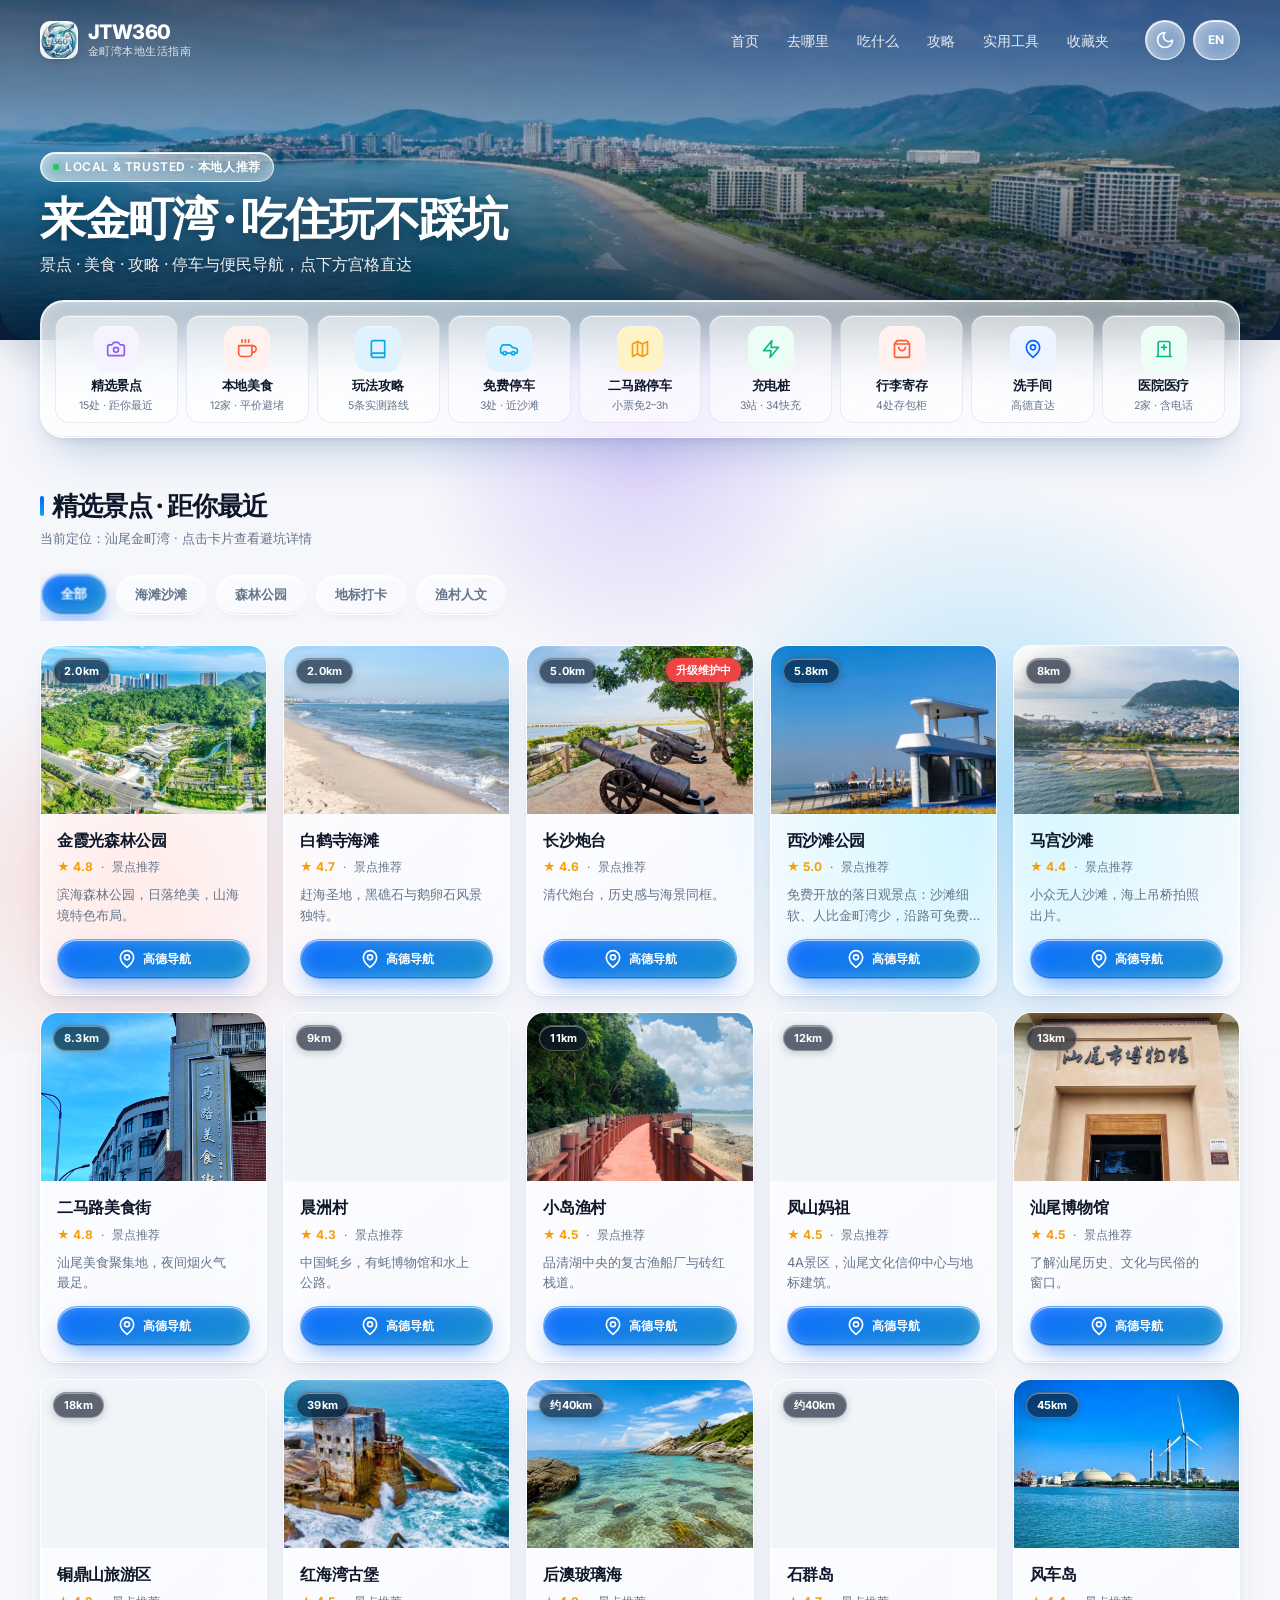
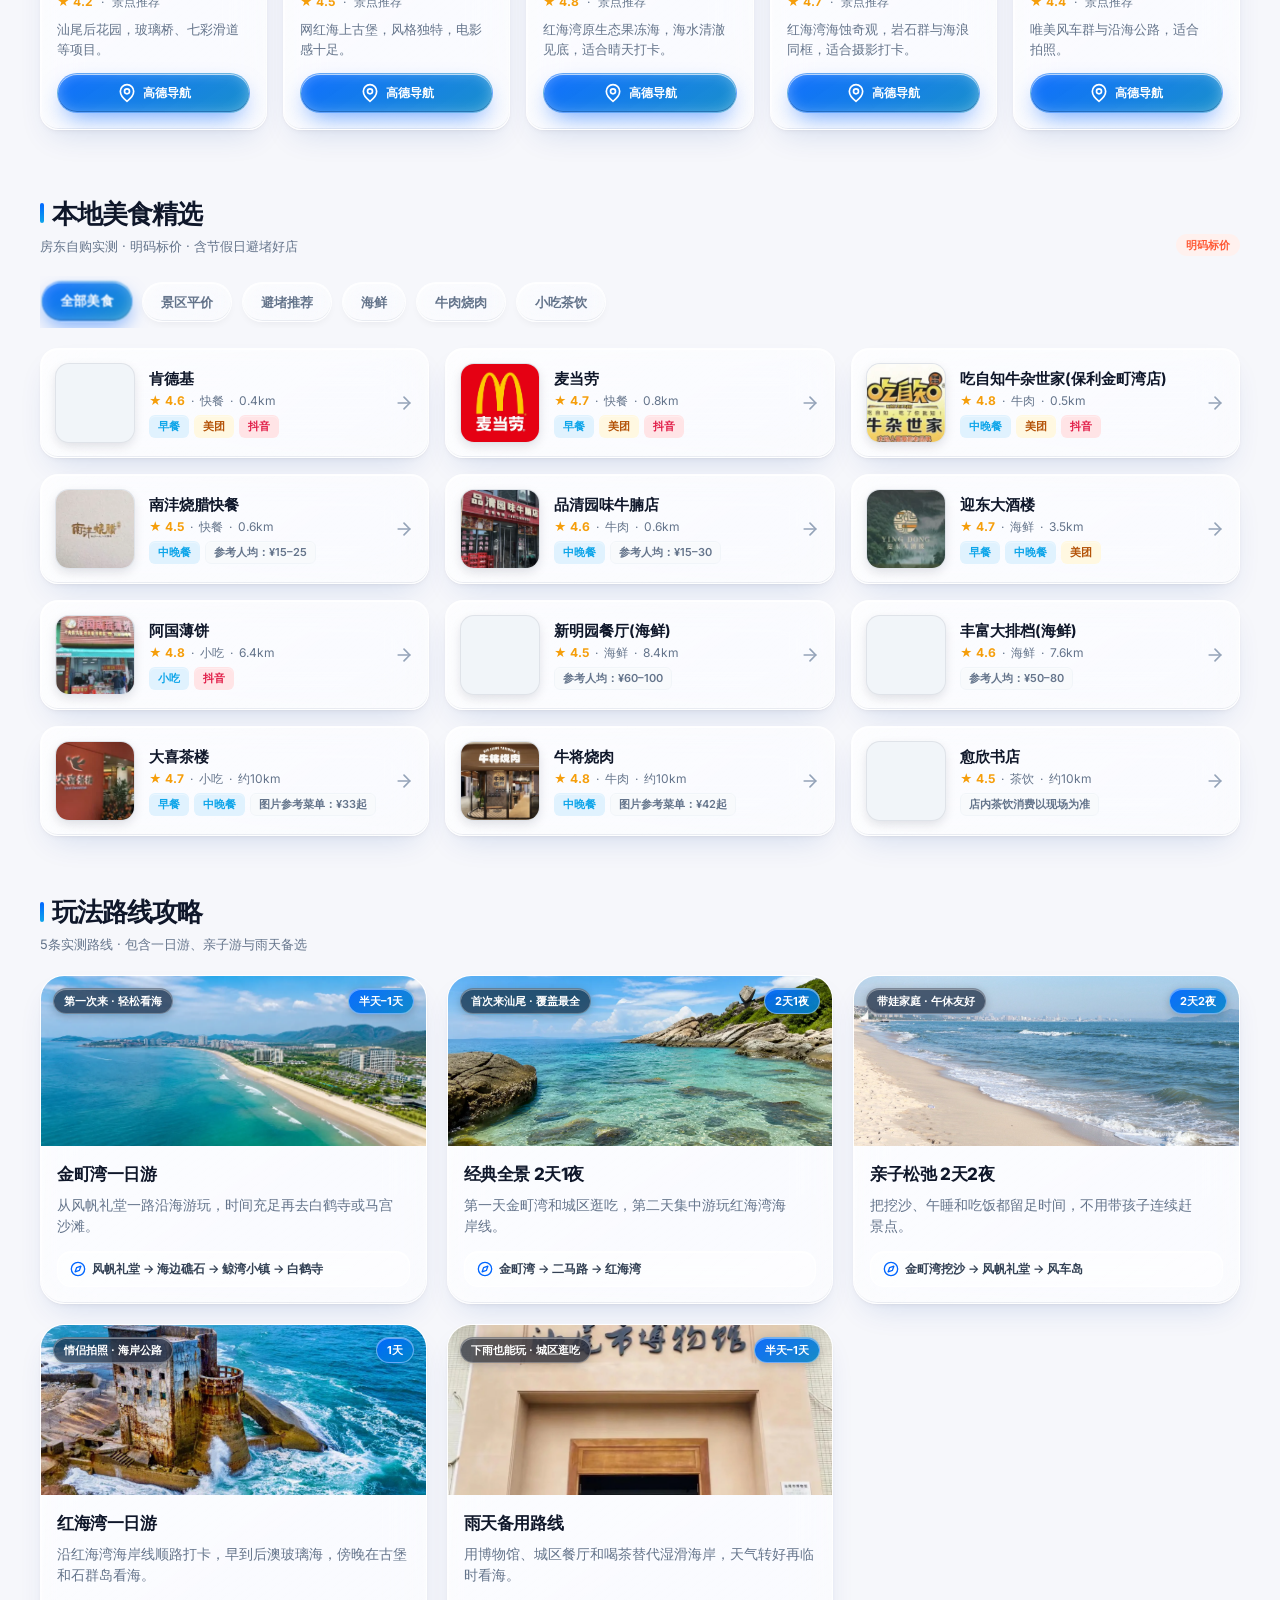
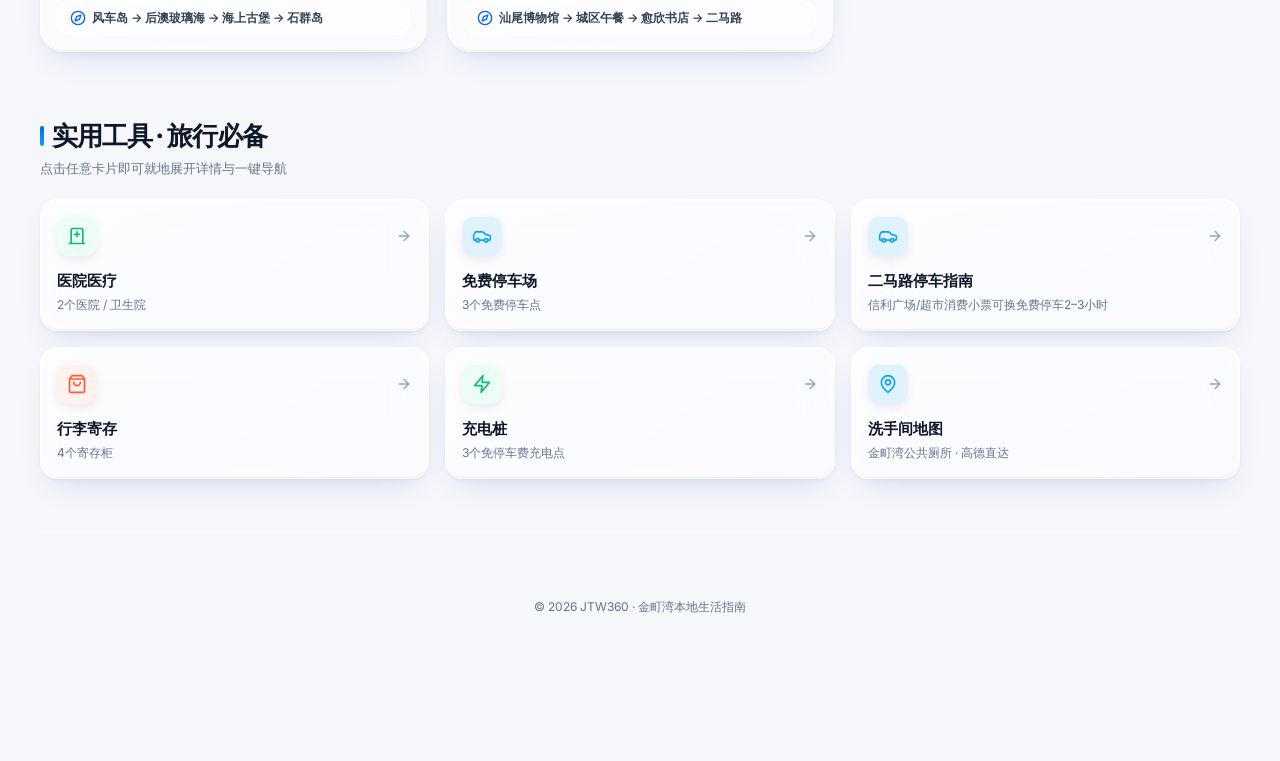
==== commit 7faed189: "revert: 回退 fdd3076 与 6566376，恢复至上一稳定版本 9620e09 (8f061c9)" ====
--- a/index.html
+++ b/index.html
@@ -19,11 +19,9 @@
   <link rel="canonical" href="https://www.jtw360.com/">
   <base href="/">
   <title>JTW360 · 金町湾本地生活指南</title>
-  <link rel="preload" as="image" href="img/generated/jinting-bay-hero-mobile.webp" media="(max-width: 640px)" fetchpriority="high">
-  <link rel="preload" as="image" href="img/generated/jinting-bay-hero.webp" media="(min-width: 641px)" fetchpriority="high">
+  <link rel="preload" as="image" href="img/generated/jinting-bay-hero.webp">
   <link rel="icon" type="image/png" href="img/jtw360logo-sm.png">
   <link rel="apple-touch-icon" href="img/jtw360logo-sm.png">
-  <link rel="manifest" href="site.webmanifest">
   <!-- Fonts & Liquid Glass Design System -->
   <link rel="preconnect" href="https://fonts.googleapis.com">
   <link rel="preconnect" href="https://fonts.gstatic.com" crossorigin>
@@ -1083,12 +1081,10 @@
       border-radius: var(--radius-xl);
       overflow: hidden;
       box-shadow: var(--shadow-md);
-      background: linear-gradient(135deg, rgba(148, 163, 184, 0.2), rgba(148, 163, 184, 0.08));
     }
     .detail-hero img {
       width: 100%;
       height: 100%;
-      display: block;
       object-fit: cover;
     }
     .detail-hero::after {
@@ -1096,61 +1092,6 @@
       position: absolute;
       inset: 35% 0 0;
       background: linear-gradient(transparent, rgba(15, 23, 42, 0.85));
-      pointer-events: none;
-    }
-    .detail-zoom-hint {
-      position: absolute;
-      top: 14px;
-      right: 14px;
-      z-index: 2;
-      display: inline-flex;
-      align-items: center;
-      gap: 5px;
-      padding: 6px 11px;
-      border-radius: var(--radius-full);
-      background: rgba(15, 23, 42, 0.56);
-      backdrop-filter: blur(10px);
-      -webkit-backdrop-filter: blur(10px);
-      border: 1px solid rgba(255, 255, 255, 0.22);
-      color: #ffffff;
-      font-size: 11.5px;
-      font-weight: 600;
-      letter-spacing: 0.01em;
-      pointer-events: none;
-    }
-    .detail-menu-card {
-      padding: 18px !important;
-    }
-    .detail-menu-head {
-      display: flex;
-      align-items: center;
-      justify-content: space-between;
-      gap: 10px;
-      margin-bottom: 12px;
-    }
-    .detail-menu-head h2 {
-      margin: 0;
-    }
-    .detail-menu-hint {
-      font-size: 12px;
-      color: var(--primary);
-      font-weight: 600;
-    }
-    .detail-menu-wrap {
-      border-radius: var(--radius-md);
-      overflow: hidden;
-      border: 1px solid var(--line-subtle);
-      background: var(--bg);
-      cursor: zoom-in;
-    }
-    .detail-menu-wrap img {
-      width: 100%;
-      height: auto;
-      display: block;
-      transition: transform 0.3s var(--ease-out);
-    }
-    .detail-menu-wrap:hover img {
-      transform: scale(1.015);
     }
     .detail-title {
       position: absolute;
@@ -1159,7 +1100,6 @@
       right: 20px;
       bottom: 20px;
       color: #ffffff;
-      pointer-events: none;
     }
     .detail-title h1 {
       font-size: clamp(24px, 4.5vw, 40px);
@@ -1346,22 +1286,12 @@
       inset: 0;
       z-index: 100;
       background: rgba(0, 0, 0, 0.9);
-      display: flex;
-      flex-direction: column;
-      align-items: center;
-      justify-content: center;
-      gap: 12px;
+      display: grid;
+      place-items: center;
       padding: 20px;
     }
     #lightbox[hidden] { display: none; }
-    #lightbox img { max-width: 94%; max-height: 82vh; object-fit: contain; border-radius: 12px; box-shadow: 0 18px 48px rgba(0, 0, 0, 0.45); }
-    #lightboxCaption {
-      color: rgba(255, 255, 255, 0.86);
-      font-size: 13px;
-      font-weight: 500;
-      text-align: center;
-      max-width: 90%;
-    }
+    #lightbox img { max-width: 90%; max-height: 85vh; border-radius: 12px; }
     #lightboxClose {
       position: absolute;
       top: 20px;
@@ -1388,60 +1318,6 @@
     }
     #wechatModal[hidden] { display: none; }
     #wechatModal .detail-card { max-width: 360px; width: 100%; text-align: center; }
-
-    #toast {
-      position: fixed;
-      left: 50%;
-      bottom: calc(82px + var(--safe-bottom));
-      transform: translate(-50%, 16px);
-      z-index: 120;
-      padding: 10px 18px;
-      border-radius: var(--radius-full);
-      background: var(--surface);
-      color: var(--ink);
-      font-size: 13px;
-      font-weight: 600;
-      box-shadow: var(--shadow-lg);
-      opacity: 0;
-      pointer-events: none;
-      transition: opacity 0.22s ease, transform 0.22s var(--ease-out);
-      white-space: nowrap;
-      max-width: calc(100vw - 32px);
-      overflow: hidden;
-      text-overflow: ellipsis;
-    }
-    #toast.show {
-      opacity: 1;
-      transform: translate(-50%, 0);
-    }
-    .footer-actions {
-      margin-top: 10px;
-      display: flex;
-      justify-content: center;
-      gap: 10px;
-      flex-wrap: wrap;
-    }
-    .footer-contact-btn {
-      display: inline-flex;
-      align-items: center;
-      gap: 6px;
-      padding: 7px 14px;
-      border-radius: var(--radius-full);
-      border: 1px solid var(--line);
-      background: var(--surface);
-      color: var(--ink-secondary);
-      font-size: 12px;
-      font-weight: 600;
-      cursor: pointer;
-      transition: border-color 0.2s, color 0.2s, transform 0.15s;
-    }
-    .footer-contact-btn:hover {
-      border-color: var(--primary);
-      color: var(--primary);
-    }
-    .footer-contact-btn:active {
-      transform: scale(0.96);
-    }
 
     /* ==========================================================================
        RESPONSIVE DESIGN (Mobile First Optimizations)
@@ -1886,12 +1762,6 @@
     /* Mobile refinements */
     @media (max-width: 640px) {
       :root { --section-gap: 34px; }
-      .hero {
-        background:
-          radial-gradient(120% 80% at 80% 0%, rgba(0, 102, 255, 0.22) 0%, transparent 55%),
-          linear-gradient(180deg, rgba(8, 25, 48, 0.68) 0%, rgba(8, 25, 48, 0.2) 42%, rgba(8, 25, 48, 0.9) 100%),
-          url('img/generated/jinting-bay-hero-mobile.webp') center 40%/cover no-repeat;
-      }
       main { padding-top: 20px; }
       .quick-actions { gap: 8px; padding: 10px; }
       .quick-action span.label { font-size: 12.5px; }
@@ -1946,6 +1816,7 @@
 <body>
   <!-- SVG Symbols -->
   <svg class="sr-only" aria-hidden="true">
+    <symbol id="i-search" viewBox="0 0 24 24"><circle cx="11" cy="11" r="7"></circle><path d="m20 20-3.5-3.5"></path></symbol>
     <symbol id="i-sun" viewBox="0 0 24 24"><circle cx="12" cy="12" r="4"></circle><path d="M12 2v2M12 20v2M4.93 4.93l1.41 1.41M17.66 17.66l1.41 1.41M2 12h2M20 12h2M4.93 19.07l1.41-1.41M17.66 6.34l1.41-1.41"></path></symbol>
     <symbol id="i-pin" viewBox="0 0 24 24"><path d="M20 10c0 6-8 12-8 12s-8-6-8-12a8 8 0 0 1 16 0Z"></path><circle cx="12" cy="10" r="3"></circle></symbol>
     <symbol id="i-map" viewBox="0 0 24 24"><polygon points="3 6 9 3 15 6 21 3 21 18 15 21 9 18 3 21"></polygon><line x1="9" y1="3" x2="9" y2="18"></line><line x1="15" y1="6" x2="15" y2="21"></line></symbol>
@@ -1972,7 +1843,7 @@
         <div class="hero-inner">
           <div class="topbar">
             <a class="brand" href="/" aria-label="JTW360 首页">
-              <div class="brand-logo-wrap"><img src="img/jtw360logo-sm.webp" alt="JTW360 logo" width="38" height="38" decoding="async"></div>
+              <div class="brand-logo-wrap"><img src="img/jtw360logo-sm.png" alt="JTW360 logo" decoding="async"></div>
               <div class="brand-text">
                 <strong>JTW360</strong>
                 <small data-lang="金町湾本地生活指南" data-lang-en="Jinting Bay Local Guide">金町湾本地生活指南</small>
@@ -2114,12 +1985,6 @@
 
       <footer class="footer">
         <p>© 2026 JTW360 · <span data-lang="金町湾本地生活指南" data-lang-en="Jinting Bay Local Guide">金町湾本地生活指南</span></p>
-        <div class="footer-actions">
-          <button type="button" class="footer-contact-btn" id="openWechatBtn">
-            <svg class="icon" style="width:14px;height:14px"><use href="#i-user"></use></svg>
-            <span data-lang="联系房东 / 问路咨询（微信）" data-lang-en="Contact Host (WeChat)">联系房东 / 问路咨询（微信）</span>
-          </button>
-        </div>
       </footer>
     </main>
   </div>
@@ -2156,20 +2021,17 @@
   <div id="lightbox" role="dialog" aria-modal="true" aria-label="图片预览" hidden>
     <button id="lightboxClose" aria-label="关闭">×</button>
     <img id="lightboxImg" alt="">
-    <div id="lightboxCaption"></div>
   </div>
 
   <div id="wechatModal" role="dialog" aria-modal="true" hidden>
     <div class="detail-card">
-      <button id="wechatClose" type="button" class="back-button" style="margin-bottom:12px">× <span data-lang="关闭" data-lang-en="Close">关闭</span></button>
+      <button id="wechatClose" class="back-button" style="margin-bottom:12px">× <span data-lang="关闭" data-lang-en="Close">关闭</span></button>
       <h2 data-lang="添加房东微信" data-lang-en="Add landlord on WeChat">添加房东微信</h2>
       <p data-lang="点击微信号复制，然后打开微信添加" data-lang-en="Tap the ID to copy, then add it in WeChat" style="color:var(--muted);font-size:13px">点击微信号复制，然后打开微信添加</p>
-      <button id="wechatId" type="button" class="primary-button" style="width:100%;margin-top:10px">feel607</button>
+      <button id="wechatId" class="primary-button" style="width:100%;margin-top:10px">feel607</button>
       <p id="copyStatus" style="font-size:12px;color:var(--accent-green);margin-top:8px"></p>
     </div>
   </div>
-
-  <div id="toast" role="status" aria-live="polite" aria-atomic="true"></div>
 
   <script>
     const AMap = (name, lng, lat) => `https://uri.amap.com/marker?position=${lng},${lat}&name=${encodeURIComponent(name)}`;
@@ -2178,21 +2040,21 @@
     const parseDist = d => parseFloat(String(d || '').replace('约','').replace('km','')) || 9999;
 
     const places = [
-      {slug:'jinxia-guang-forest', name:'金霞光森林公园', en:'Jinxiaguang Forest Park', image:'img/jinxia.webp', distance:'2.0km', rating:'4.8', type:'park', category:'spot', desc:'滨海森林公园，日落绝美，山海境特色布局。', enDesc:'Coastal forest park with beautiful sunsets.', url:AMap('金霞光森林公园',115.28309,22.801956)},
-      {slug:'baihesi-beach', name:'白鹤寺海滩', en:'Baihe Temple Beach', image:'img/baihe.webp', distance:'2.0km', rating:'4.7', type:'sea', category:'spot', desc:'赶海圣地，黑礁石与鹅卵石风景独特。', enDesc:'A beachcombing spot with black reefs and pebbles.', url:AMap('白鹤寺',115.277448,22.790192), tips:['下午4–6点来最美，可以拍到日落','退潮时适合赶海，注意礁石湿滑','建议穿防滑鞋并带好饮用水和防晒用品']},
-      {slug:'changsha-fort', name:'长沙炮台', en:'Changsha Fort', image:'img/paotai.webp', distance:'5.0km', rating:'4.6', type:'history', category:'spot', desc:'清代炮台，历史感与海景同框。', enDesc:'A historic coastal fort with sea views.', notice:'升级维护中', url:AMap('长沙炮台',115.273266,22.82449)},
-      {slug:'ermalu-food-street', name:'二马路美食街', en:'Ermalu Food Street', image:'img/ermalu.webp', distance:'8.3km', rating:'4.8', type:'local', category:'spot', desc:'汕尾美食聚集地，夜间烟火气最足。', enDesc:'Shanwei food street, liveliest at night.', url:AMap('二马路',115.359916,22.773525)},
-      {slug:'magong-beach', name:'马宫沙滩', en:'Magong Beach', image:'img/magong.webp', distance:'8km', rating:'4.4', type:'sea', category:'spot', desc:'小众无人沙滩，海上吊桥拍照出片。', enDesc:'A quiet beach with a photogenic sea bridge.', url:AMap('马宫沙滩',115.244504,22.784115)},
-      {slug:'chenzhou-village', name:'晨洲村', en:'Chenzhou Village', image:'img/chenzhou.webp', distance:'9km', rating:'4.3', type:'local', category:'spot', desc:'中国蚝乡，有蚝博物馆和水上公路。', enDesc:'Oyster village with a museum and water road.', url:AMap('晨洲村',115.299666,22.848598)},
+      {slug:'jinxia-guang-forest', name:'金霞光森林公园', en:'Jinxiaguang Forest Park', image:'img/jinxia.jpg', distance:'2.0km', rating:'4.8', type:'park', category:'spot', desc:'滨海森林公园，日落绝美，山海境特色布局。', enDesc:'Coastal forest park with beautiful sunsets.', url:AMap('金霞光森林公园',115.28309,22.801956)},
+      {slug:'baihesi-beach', name:'白鹤寺海滩', en:'Baihe Temple Beach', image:'img/baihe.jpg', distance:'2.0km', rating:'4.7', type:'sea', category:'spot', desc:'赶海圣地，黑礁石与鹅卵石风景独特。', enDesc:'A beachcombing spot with black reefs and pebbles.', url:AMap('白鹤寺',115.277448,22.790192), tips:['下午4–6点来最美，可以拍到日落','退潮时适合赶海，注意礁石湿滑','建议穿防滑鞋并带好饮用水和防晒用品']},
+      {slug:'changsha-fort', name:'长沙炮台', en:'Changsha Fort', image:'img/paotai.jpeg', distance:'5.0km', rating:'4.6', type:'history', category:'spot', desc:'清代炮台，历史感与海景同框。', enDesc:'A historic coastal fort with sea views.', notice:'升级维护中', url:AMap('长沙炮台',115.273266,22.82449)},
+      {slug:'ermalu-food-street', name:'二马路美食街', en:'Ermalu Food Street', image:'img/ermalu.jpg', distance:'8.3km', rating:'4.8', type:'local', category:'spot', desc:'汕尾美食聚集地，夜间烟火气最足。', enDesc:'Shanwei food street, liveliest at night.', url:AMap('二马路',115.359916,22.773525)},
+      {slug:'magong-beach', name:'马宫沙滩', en:'Magong Beach', image:'img/magong.jpg', distance:'8km', rating:'4.4', type:'sea', category:'spot', desc:'小众无人沙滩，海上吊桥拍照出片。', enDesc:'A quiet beach with a photogenic sea bridge.', url:AMap('马宫沙滩',115.244504,22.784115)},
+      {slug:'chenzhou-village', name:'晨洲村', en:'Chenzhou Village', image:'img/chenzhou.jpeg', distance:'9km', rating:'4.3', type:'local', category:'spot', desc:'中国蚝乡，有蚝博物馆和水上公路。', enDesc:'Oyster village with a museum and water road.', url:AMap('晨洲村',115.299666,22.848598)},
       {slug:'xiaodao-village', name:'小岛渔村', en:'Xiaodao Fishing Village', image:'img/xiaodao.webp', distance:'11km', rating:'4.5', type:'local', category:'spot', desc:'品清湖中央的复古渔船厂与砖红栈道。', enDesc:'A retro fishing village in the middle of Pinqing Lake.', url:AMap('小岛渔村',115.372939,22.768537)},
-      {slug:'fengshan-mazu', name:'凤山妈祖', en:'Fengshan Mazu Temple', image:'img/mazu.webp', distance:'12km', rating:'4.5', type:'history', category:'spot', desc:'4A景区，汕尾文化信仰中心与地标建筑。', enDesc:'A cultural landmark and 4A scenic area.', url:AMap('凤山祖庙',115.370029,22.762059)},
-      {slug:'shanwei-museum', name:'汕尾博物馆', en:'Shanwei Museum', image:'img/museum.webp', distance:'13km', rating:'4.5', type:'local', category:'spot', desc:'了解汕尾历史、文化与民俗的窗口。', enDesc:'A window into Shanwei history and culture.', url:AMap('汕尾市博物馆地上停车场',115.40,22.79)},
-      {slug:'tongdingshan', name:'铜鼎山旅游区', en:'Tongdingshan Scenic Area', image:'img/tongding.webp', distance:'18km', rating:'4.2', type:'park', category:'spot', desc:'汕尾后花园，玻璃桥、七彩滑道等项目。', enDesc:'A hill park with a glass bridge and slides.', url:AMap('铜鼎山旅游区',115.365492,22.82482)},
-      {slug:'honghaiwan-castle', name:'红海湾古堡', en:'Honghaiwan Castle', image:'img/gubao.webp', distance:'39km', rating:'4.5', type:'history', category:'spot', desc:'网红海上古堡，风格独特，电影感十足。', enDesc:'A cinematic seaside castle.', url:AMap('南海观音古堡',115.569269,22.662093)},
+      {slug:'fengshan-mazu', name:'凤山妈祖', en:'Fengshan Mazu Temple', image:'img/mazu.jpg', distance:'12km', rating:'4.5', type:'history', category:'spot', desc:'4A景区，汕尾文化信仰中心与地标建筑。', enDesc:'A cultural landmark and 4A scenic area.', url:AMap('凤山祖庙',115.370029,22.762059)},
+      {slug:'shanwei-museum', name:'汕尾博物馆', en:'Shanwei Museum', image:'img/museum.jpg', distance:'13km', rating:'4.5', type:'local', category:'spot', desc:'了解汕尾历史、文化与民俗的窗口。', enDesc:'A window into Shanwei history and culture.', url:AMap('汕尾市博物馆地上停车场',115.40,22.79)},
+      {slug:'tongdingshan', name:'铜鼎山旅游区', en:'Tongdingshan Scenic Area', image:'img/tongding.jpg', distance:'18km', rating:'4.2', type:'park', category:'spot', desc:'汕尾后花园，玻璃桥、七彩滑道等项目。', enDesc:'A hill park with a glass bridge and slides.', url:AMap('铜鼎山旅游区',115.365492,22.82482)},
+      {slug:'honghaiwan-castle', name:'红海湾古堡', en:'Honghaiwan Castle', image:'img/gubao.jpeg', distance:'39km', rating:'4.5', type:'history', category:'spot', desc:'网红海上古堡，风格独特，电影感十足。', enDesc:'A cinematic seaside castle.', url:AMap('南海观音古堡',115.569269,22.662093)},
       {slug:'houao-glass-sea', name:'后澳玻璃海', en:'Houao Glass Sea', image:'img/generated/houao-glass-sea.webp', distance:'约40km', rating:'4.8', type:'sea', category:'spot', desc:'红海湾原生态果冻海，海水清澈见底，适合晴天打卡。', enDesc:'A clear turquoise cove in Shanwei Red Bay.', url:AMap('后澳玻璃海',115.567242,22.680840), tips:['晴天海水颜色和通透度更好','礁石湿滑，建议穿防滑鞋','出发前留意潮汐、天气和现场开放情况']},
       {slug:'shiqundao', name:'石群岛', en:'Shiqundao Scenic Area', image:'img/generated/shiqundao.webp', distance:'约40km', rating:'4.7', type:'history', category:'spot', desc:'红海湾海蚀奇观，岩石群与海浪同框，适合摄影打卡。', enDesc:'Dramatic sea-eroded rock formations in Shanwei Red Bay.', url:'https://uri.amap.com/search?keyword='+encodeURIComponent('汕尾石群岛奇观景区'), tips:['景区以海蚀岩石和礁岸风景为主','建议穿防滑鞋，不要攀爬湿滑礁石','出发前以高德地图和现场开放信息为准']},
-      {slug:'windmill-island', name:'风车岛', en:'Windmill Island', image:'img/fengche.webp', distance:'45km', rating:'4.4', type:'sea', category:'spot', desc:'唯美风车群与沿海公路，适合拍照。', enDesc:'Windmills and a beautiful coastal road.', url:AMap('风车岛',115.586019,22.736799)},
-      {slug:'west-beach-park', name:'西沙滩公园', en:'Xishatan Park', image:'img/west-beach-park.webp', distance:'5.8km', rating:'5.0', type:'sea', category:'spot', desc:'免费开放的落日观景点：沙滩细软、人比金町湾少，沿路可免费停车，傍晚看日落非常出片。', enDesc:'A free sunset viewpoint with fine sand and fewer crowds than Jinting Bay, plus free roadside parking.', url:AMap('西沙滩公园',115.340372,22.783278)}
+      {slug:'windmill-island', name:'风车岛', en:'Windmill Island', image:'img/fengche.jpeg', distance:'45km', rating:'4.4', type:'sea', category:'spot', desc:'唯美风车群与沿海公路，适合拍照。', enDesc:'Windmills and a beautiful coastal road.', url:AMap('风车岛',115.586019,22.736799)},
+      {slug:'west-beach-park', name:'西沙滩公园', en:'Xishatan Park', image:'img/west-beach-park.jpg', distance:'5.8km', rating:'5.0', type:'sea', category:'spot', desc:'免费开放的落日观景点：沙滩细软、人比金町湾少，沿路可免费停车，傍晚看日落非常出片。', enDesc:'A free sunset viewpoint with fine sand and fewer crowds than Jinting Bay, plus free roadside parking.', url:AMap('西沙滩公园',115.340372,22.783278)}
     ].sort((a,b)=>parseDist(a.distance)-parseDist(b.distance));
 
     const foods = [
@@ -2211,29 +2073,29 @@
     ].map((item,index)=>({...item,type:'food',url:AMap(item.name,item.lng,item.lat),rating:['4.6','4.7','4.8','4.5'][index%4],desc:item.desc || item.address || '本地日常消费，点击店名查看菜单与信息。'}));
 
     const hospitals = [
-      {slug:'shenshan-tcm-hospital',name:'深汕中医医院',en:'Shenshan TCM Hospital',category:'hospital',image:'img/shenshan-tcm-hospital.webp',phone:'06606162398',lng:115.305937,lat:22.796466,desc:'电话：06606162398'},
-      {slug:'hongcao-health-center',name:'红草中心卫生院',en:'Hongcao Central Health Center',category:'hospital',image:'img/hongcao-health-center.webp',phone:'06603445366',lng:115.303672,lat:22.828743,desc:'电话：06603445366'}
+      {slug:'shenshan-tcm-hospital',name:'深汕中医医院',en:'Shenshan TCM Hospital',category:'hospital',image:'img/shenshan-tcm-hospital.jpg',phone:'06606162398',lng:115.305937,lat:22.796466,desc:'电话：06606162398'},
+      {slug:'hongcao-health-center',name:'红草中心卫生院',en:'Hongcao Central Health Center',category:'hospital',image:'img/hongcao-health-center.jpg',phone:'06603445366',lng:115.303672,lat:22.828743,desc:'电话：06603445366'}
     ].map(item=>({...item,url:AMap(item.name,item.lng,item.lat)}));
 
     const parking = [
       {slug:'tingtao-free-parking',name:'听涛路免费停车场',en:'Tingtao Rd Free Parking',category:'parking',lng:115.29211,lat:22.79516,image:'img/generated/parking-tingtao.webp',desc:'靠近海遇小区、天奕小区、华夏金沙湾，步行可达海滩。'},
       {slug:'wushuangshu-west-parking',name:'无双墅西停车场',en:'Wushuangshu West Parking',category:'parking',lng:115.295833,lat:22.793737,image:'img/generated/parking-wushuangshu.webp',desc:'靠近无双墅、亲海寓，步行可达海滩。'},
       {slug:'wushuangshu-east-parking',name:'无双墅东停车场',en:'Wushuangshu East Parking',category:'parking',lng:115.29718,lat:22.793647,image:'img/generated/parking-wushuangshu.webp',desc:'靠近无双墅、亲海寓，步行可达海滩。'},
-      {slug:'xinli-building',name:'信利大厦',en:'Xinli Building',category:'parking',lng:115.359926,lat:22.773533,image:'img/xinli-building.webp',desc:'二马路美食街停车指南：定位信利大厦停车场，步行即达美食街。车位紧张时可继续往下开到最里面，停靠近电梯口的位置，从维也纳酒店侧进出。在信利城市广场或信利超市消费后，凭小票到信利大厦1楼超市柜台可领免费停车2–3小时。'},
-      {slug:'xinli-city-plaza',name:'信利城市广场',en:'Xinli City Plaza',category:'parking',lng:115.359926,lat:22.773533,image:'img/xinli-city-plaza.webp',desc:'信利超市就在广场内，逛街购物一站搞定。广场车位紧张时可改停信利大厦；在广场或信利超市消费后，凭小票到信利大厦1楼超市柜台领免费停车2–3小时。'}
+      {slug:'xinli-building',name:'信利大厦',en:'Xinli Building',category:'parking',lng:115.359926,lat:22.773533,image:'img/xinli-building.jpg',desc:'二马路美食街停车指南：定位信利大厦停车场，步行即达美食街。车位紧张时可继续往下开到最里面，停靠近电梯口的位置，从维也纳酒店侧进出。在信利城市广场或信利超市消费后，凭小票到信利大厦1楼超市柜台可领免费停车2–3小时。'},
+      {slug:'xinli-city-plaza',name:'信利城市广场',en:'Xinli City Plaza',category:'parking',lng:115.359926,lat:22.773533,image:'img/xinli-city-plaza.jpg',desc:'信利超市就在广场内，逛街购物一站搞定。广场车位紧张时可改停信利大厦；在广场或信利超市消费后，凭小票到信利大厦1楼超市柜台领免费停车2–3小时。'}
     ].map(item=>({...item,url:AMap(item.name,item.lng,item.lat),type:'service'}));
 
     const luggage = [
-      ['yuehai-locker','玥海北门1号存包柜','Yuehai North Gate No.1 Locker','位于玥海小区北门，提供自助存包服务。','img/locker.webp',115.29294,22.792649],
-      ['sail-auditorium-locker','风帆礼堂沙滩入口存包柜','Sail Auditorium Beach Entrance Locker','位于风帆礼堂沙滩入口处，方便游客存放物品。','img/locker.webp',115.292332,22.791426],
-      ['duxiuju-locker','独秀居南门存包柜','Duxiu Ju South Gate Locker','位于独秀居小区南门，提供安全的存包服务。','img/locker.webp',115.298001,22.795466],
-      ['tinghai-locker','听海沙滩入口存包柜','Tinghai Beach Entrance Locker','位于听海沙滩入口处，方便游客就近存放物品。','img/locker.webp',115.288851,22.791529]
+      ['yuehai-locker','玥海北门1号存包柜','Yuehai North Gate No.1 Locker','位于玥海小区北门，提供自助存包服务。','img/locker.jpg',115.29294,22.792649],
+      ['sail-auditorium-locker','风帆礼堂沙滩入口存包柜','Sail Auditorium Beach Entrance Locker','位于风帆礼堂沙滩入口处，方便游客存放物品。','img/locker.jpg',115.292332,22.791426],
+      ['duxiuju-locker','独秀居南门存包柜','Duxiu Ju South Gate Locker','位于独秀居小区南门，提供安全的存包服务。','img/locker.jpg',115.298001,22.795466],
+      ['tinghai-locker','听海沙滩入口存包柜','Tinghai Beach Entrance Locker','位于听海沙滩入口处，方便游客就近存放物品。','img/locker.jpg',115.288851,22.791529]
     ].map(([slug,name,en,desc,image,lng,lat])=>({slug,name,en,desc,image,lng,lat,category:'luggage',type:'service',url:AMap(name,lng,lat)}));
 
     const charging = [
-      ['jinshawan-1-charger','金沙湾1号充电站','Jinshawan No.1 Station','位于海遇小区、华夏金沙湾、天奕附近。','快充11个桩','img/jinshawan-1-charger.webp',115.291382,22.796298],
-      ['jinshawan-2-charger','金沙湾2号充电站','Jinshawan No.2 Station','位于海遇小区、华夏金沙湾、天奕、天銮附近。','快充11个桩','img/jinshawan-2-charger.webp',115.29426,22.796553],
-      ['weijingyun-charger','蔚景云充电站','Weijingyun Station','位于无双墅、亲海寓、玥海附近。','快充12个桩','img/weijingyun-charger.webp',115.296043,22.79367]
+      ['jinshawan-1-charger','金沙湾1号充电站','Jinshawan No.1 Station','位于海遇小区、华夏金沙湾、天奕附近。','快充11个桩','img/jinshawan-1-charger.jpg',115.291382,22.796298],
+      ['jinshawan-2-charger','金沙湾2号充电站','Jinshawan No.2 Station','位于海遇小区、华夏金沙湾、天奕、天銮附近。','快充11个桩','img/jinshawan-2-charger.jpg',115.29426,22.796553],
+      ['weijingyun-charger','蔚景云充电站','Weijingyun Station','位于无双墅、亲海寓、玥海附近。','快充12个桩','img/weijingyun-charger.jpg',115.296043,22.79367]
     ].map(([slug,name,en,desc,tag,image,lng,lat])=>({slug,name,en,desc,image,tag,lng,lat,category:'charging',type:'service',url:AMap(name,lng,lat)}));
 
     const utilityPlaces = [
@@ -2261,21 +2123,21 @@
         tips:['金町湾到红海湾通常需预留约50分钟，旺季可能更久','金町湾适合看海住宿，城区适合逛吃和赶高铁','打车出行建议提前预约，不要卡着高铁时间返程'], related:['ermalu-food-street','houao-glass-sea','honghaiwan-castle','shiqundao','windmill-island']
       },
       {
-        slug:'jinting-family-two-night', title:'亲子松弛 2天2夜', en:'Relaxed Family Trip', audience:'带娃家庭 · 午休友好', duration:'2天2夜', image:'img/baihe.webp',
+        slug:'jinting-family-two-night', title:'亲子松弛 2天2夜', en:'Relaxed Family Trip', audience:'带娃家庭 · 午休友好', duration:'2天2夜', image:'img/baihe.jpg',
         summary:'把挖沙、午睡和吃饭都留足时间，不用带孩子连续赶景点。', route:'金町湾挖沙 → 风帆礼堂 → 风车岛',
         intro:'以金町湾为住宿基地，第一天在住宿附近慢玩，第二天再选择风车岛方向。路线重视孩子作息，不安排连续礁石徒步。',
         days:[{title:'抵达当晚｜入住休息',route:'抵达金町湾 → 入住 → 附近晚餐',note:'不安排夜间赶景点，给孩子留足睡眠。'},{title:'Day 1｜沙滩慢玩',route:'早餐 → 金町湾挖沙 → 午餐午睡 → 风帆礼堂 → 鲸湾小镇',note:'准备换洗衣服、饮用水和简单冲沙用水，鲸湾小镇附近更方便补给。'},{title:'Day 2｜短途看海',route:'风车岛／浮日湾 → 午餐 → 返程',note:'若孩子不适合骑电动车，优先自驾；遇到大风、暴晒或恶劣海况及时缩短行程。'}],
         tips:['儿童下水和靠近礁石必须由成人全程陪同','准备防晒、饮用水、换洗衣服和挖沙工具','住宿卫生和实际距离需在预订平台再次确认'], related:['baihesi-beach','windmill-island']
       },
       {
-        slug:'red-bay-one-day', title:'红海湾一日游', en:'Red Bay in One Day', audience:'情侣拍照 · 海岸公路', duration:'1天', image:'img/gubao.webp',
+        slug:'red-bay-one-day', title:'红海湾一日游', en:'Red Bay in One Day', audience:'情侣拍照 · 海岸公路', duration:'1天', image:'img/gubao.jpeg',
         summary:'沿红海湾海岸线顺路打卡，早到后澳玻璃海，傍晚在古堡和石群岛看海。', route:'风车岛 → 后澳玻璃海 → 海上古堡 → 石群岛',
         intro:'适合专门去红海湾看海和拍照的游客。建议早上进入景区，避开后澳玻璃海高峰，并根据天气调整礁石景点。',
         days:[{title:'上午｜风车岛方向',route:'海上公路 → 风车岛／浮日湾 → 后澳玻璃海',note:'后澳玻璃海的通透度依赖晴天和光线，旺季建议尽早抵达。'},{title:'下午｜古堡方向',route:'海上古堡 → 石群岛 → 南海观音',note:'海上古堡和石群岛可连线游玩。礁石湿滑，不要为了拍照靠近浪区或攀爬湿滑位置。'}],
         tips:['节假日镇上租实体店电动车通常比频繁开车找车位方便','共享电动车可能存在跨区域断电限制','海边风大，后澳和古堡实际观感受天气影响明显'], related:['windmill-island','houao-glass-sea','honghaiwan-castle','shiqundao']
       },
       {
-        slug:'shanwei-rainy-day', title:'雨天备用路线', en:'Rainy-Day Plan', audience:'下雨也能玩 · 城区逛吃', duration:'半天–1天', image:'img/museum.webp',
+        slug:'shanwei-rainy-day', title:'雨天备用路线', en:'Rainy-Day Plan', audience:'下雨也能玩 · 城区逛吃', duration:'半天–1天', image:'img/museum.jpg',
         summary:'用博物馆、城区餐厅和喝茶替代湿滑海岸，天气转好再临时看海。', route:'汕尾博物馆 → 城区午餐 → 愈欣书店 → 二马路',
         intro:'雨天优先安排城区室内活动。海上古堡、赶海和湿滑礁石不作为固定行程，雨势减弱后再根据现场情况决定是否去海边。',
         days:[{title:'上午｜室内了解汕尾',route:'汕尾博物馆 → 城区午餐',note:'博物馆可避雨并了解本地历史文化，开放时间和停车信息请出发前再次确认。'},{title:'下午至晚上｜喝茶逛吃',route:'愈欣书店喝茶 → 城区平价餐厅 → 二马路',note:'二马路停车困难，建议使用信利大厦／信利城市广场停车指南，或直接打车前往。'}],
@@ -2288,16 +2150,12 @@
     
     const navButton = item => `<a class="nav-btn" href="${item.url}" target="_blank" rel="noreferrer" onclick="event.stopPropagation()"><svg class="icon"><use href="#i-pin"></use></svg>${text('高德导航','Navigate')}</a>`;
     
-    const fallbackImg = 'img/gubao.webp';
-    const imgFallbackAttr = `onerror="this.onerror=null;this.src='${fallbackImg}'"`;
-
-    const card = (item, idx) => {
+    const card = item => {
       const metaLabel = item.type === 'food' ? text('精选餐饮','Food Pick') : (item.category === 'spot' ? text('景点推荐','Must-Visit') : '');
-      const loadMode = typeof idx === 'number' && idx < 2 ? 'eager' : 'lazy';
       return `
       <article class="place-card" data-slug="${item.slug}" tabindex="0" role="button" aria-label="${item.name}" onclick="openDetail('${item.slug}')">
         <div class="place-image">
-          <img loading="${loadMode}" decoding="async" width="400" height="260" src="${item.image || fallbackImg}" alt="${item.name}" ${imgFallbackAttr}>
+          <img loading="lazy" decoding="async" src="${item.image || 'img/gubao.jpeg'}" alt="${item.name}">
           <span class="distance-badge">${item.distance || '附近'}</span>
           ${item.notice ? `<span class="notice-badge">${text(item.notice, 'Under Maintenance')}</span>` : ''}
         </div>
@@ -2316,7 +2174,7 @@
 
     const foodCard = item => `
       <article class="food-card" data-food-category="${item.category}" data-slug="${item.slug}" tabindex="0" role="button" aria-label="${item.name}" onclick="openDetail('${item.slug}')">
-        <img class="food-image" loading="lazy" decoding="async" width="76" height="76" src="${item.image}" alt="${item.name}" ${imgFallbackAttr}>
+        <img class="food-image" loading="lazy" decoding="async" src="${item.image}" alt="${item.name}">
         <div class="food-info">
           <h3>${text(item.name,item.en)}</h3>
           <div class="food-sub">
@@ -2340,7 +2198,7 @@
     const guideCard = guide => `
       <article class="guide-card" tabindex="0" role="button" aria-label="${guide.title}" onclick="openGuide('${guide.slug}')">
         <div class="guide-image-wrap">
-          <img class="guide-image" loading="lazy" decoding="async" width="480" height="270" src="${guide.image}" alt="${guide.title}" ${imgFallbackAttr}>
+          <img class="guide-image" loading="lazy" decoding="async" src="${guide.image}" alt="${guide.title}">
           <div class="guide-kicker">
             <span class="guide-badge">${guide.audience}</span>
             <span class="guide-duration">${guide.duration}</span>
@@ -2359,7 +2217,7 @@
 
     const guidePlaceCard = item => `
       <article class="guide-place" tabindex="0" role="button" aria-label="${item.name}" onclick="openDetail('${item.slug}')">
-        <img loading="lazy" decoding="async" width="64" height="64" src="${item.image || fallbackImg}" alt="${item.name}" ${imgFallbackAttr}>
+        <img loading="lazy" decoding="async" src="${item.image || 'img/gubao.jpeg'}" alt="${item.name}">
         <div>
           <h3>${item.name}</h3>
           <p>${item.desc || '点击查看地点信息与高德导航。'}</p>
@@ -2547,66 +2405,13 @@
       });
     });
 
-    // Safe storage, Toast & Share helpers
-    const safeStorage = {
-      get(key) { try { return localStorage.getItem(key); } catch { return null; } },
-      set(key, val) { try { localStorage.setItem(key, val); } catch {} }
-    };
-    const isEnglish = () => safeStorage.get('jtw360-language') === 'en';
-    let toastTimer = 0;
-    function showToast(zhMsg, enMsg) {
-      const el = document.getElementById('toast');
-      if (!el) return;
-      el.textContent = isEnglish() ? (enMsg || zhMsg) : zhMsg;
-      el.classList.add('show');
-      clearTimeout(toastTimer);
-      toastTimer = setTimeout(() => el.classList.remove('show'), 2200);
-    }
-    async function copyText(str) {
-      if (navigator.clipboard?.writeText) {
-        try { await navigator.clipboard.writeText(str); return true; } catch {}
-      }
-      try {
-        const ta = document.createElement('textarea');
-        ta.value = str;
-        ta.setAttribute('readonly', '');
-        ta.style.cssText = 'position:fixed;opacity:0;left:-9999px';
-        document.body.appendChild(ta);
-        ta.select();
-        const ok = document.execCommand('copy');
-        ta.remove();
-        return ok;
-      } catch { return false; }
-    }
-    async function sharePage(title, url) {
-      const shareUrl = url || location.href;
-      if (navigator.share) {
-        try {
-          await navigator.share({ title, url: shareUrl });
-          return;
-        } catch (err) {
-          if (err && err.name === 'AbortError') return;
-        }
-      }
-      const ok = await copyText(shareUrl);
-      if (ok) showToast('链接已复制，可直接发给同行朋友', 'Link copied to clipboard');
-      else showToast('请复制浏览器地址栏链接分享', 'Copy the URL from the address bar');
-    }
-    const itemPath = item => item.type === 'food' ? `/food/${item.slug}` : item.category === 'parking' ? `/parking/${item.slug}` : `/places/${item.slug}`;
-
     // Favorites Logic
     const favoriteKey = 'jtw360-favorites';
-    const favorites = () => {
-      try {
-        const parsed = JSON.parse(safeStorage.get(favoriteKey) || '[]');
-        return Array.isArray(parsed) ? parsed : [];
-      } catch { return []; }
-    };
+    const favorites = () => JSON.parse(localStorage.getItem(favoriteKey) || '[]');
     function toggleFavorite(slug) {
       const list = favorites();
-      const added = !list.includes(slug);
-      const next = added ? [...list, slug] : list.filter(id => id !== slug);
-      safeStorage.set(favoriteKey, JSON.stringify(next));
+      const next = list.includes(slug) ? list.filter(id => id !== slug) : [...list, slug];
+      localStorage.setItem(favoriteKey, JSON.stringify(next));
       renderFavorites();
       document.querySelectorAll('[data-favorite-button]').forEach(btn => {
         const isFav = next.includes(slug);
@@ -2616,14 +2421,13 @@
         if (btn.classList.contains('icon-button')) btn.style.color = isFav ? 'var(--accent-coral)' : 'var(--primary)';
       });
       refreshLang();
-      showToast(added ? '已加入收藏夹' : '已取消收藏', added ? 'Saved to favorites' : 'Removed from favorites');
     }
 
     function renderFavorites() {
       const list = favorites().map(slug => allItems.find(item => item.slug === slug)).filter(Boolean);
       const badge = document.getElementById('favBadge');
       if (badge) badge.textContent = list.length ? String(list.length) : '';
-      document.getElementById('favoriteGrid').innerHTML = list.length ? list.map(card).join('') : `<div class="empty">${text('还没有收藏地点，点击地点详情中的爱心即可保存。','No saved places yet. Tap the heart on any detail page to save it.')}</div>`;
+      document.getElementById('favoriteGrid').innerHTML = list.length ? list.map(card).join('') : `<div class="empty">还没有收藏地点，点击地点详情中的爱心即可保存。</div>`;
     }
     renderFavorites();
 
@@ -2654,17 +2458,14 @@
 
     function openDetail(slug, push = true) {
       const item = allItems.find(entry => entry.slug === slug);
-      if (!item) { goHome(false, false); return; }
+      if (!item) return;
       saveHomeScroll();
-      const canonicalPath = itemPath(item);
-      if (push) history.pushState({ slug }, '', canonicalPath);
+      if (push) history.pushState({ slug }, '', `/places/${slug}`);
       document.getElementById('homeView').style.display = 'none';
       const detail = document.getElementById('detailView');
       detail.classList.add('show');
       const favorite = favorites().includes(slug);
-      const image = item.menuImage || item.image || fallbackImg;
-      const safeImage = image.replace(/'/g, "\\'");
-      const safeName = (item.name || '').replace(/'/g, "\\'");
+      const image = item.menuImage || item.image || 'img/gubao.jpeg';
       const tips = item.tips || ['本地人筛选的实用地点，出发前可先地图确认营业状态','直接点击下方导航按钮，使用高德地图直达','如果是海鲜餐厅，建议傍晚6点前到达避免排队'];
 
       detail.innerHTML = `
@@ -2674,18 +2475,17 @@
             ${text('返回列表','Back')}
           </button>
           <div class="top-actions">
-            <button class="icon-button ${favorite ? 'is-favorite' : ''}" style="color:${favorite ? 'var(--accent-coral)' : 'var(--primary)'};background:var(--surface);border-color:var(--line)" data-favorite-button aria-pressed="${favorite}" onclick="toggleFavorite('${slug}')" aria-label="${favorite ? '取消收藏' : '收藏'}">
+            <button class="icon-button ${favorite ? 'is-favorite' : ''}" style="color:${favorite ? 'var(--accent-coral)' : 'var(--primary)'};background:var(--surface);border-color:var(--line)" data-favorite-button onclick="toggleFavorite('${slug}')" aria-label="收藏">
               <svg class="icon"><use href="#i-heart"></use></svg>
             </button>
-            <button class="icon-button" style="color:var(--primary);background:var(--surface);border-color:var(--line)" onclick="sharePage('${safeName}', location.href)" aria-label="分享">
+            <button class="icon-button" style="color:var(--primary);background:var(--surface);border-color:var(--line)" onclick="navigator.share?.({title:'${item.name}',url:location.href})" aria-label="分享">
               <svg class="icon"><use href="#i-share"></use></svg>
             </button>
           </div>
         </div>
 
         <div class="detail-hero">
-          <img src="${image}" alt="${item.name}" decoding="async" fetchpriority="high" onclick="openLightbox('${safeImage}','${safeName}')" style="cursor:zoom-in" loading="eager" ${imgFallbackAttr}>
-          <span class="detail-zoom-hint">${item.menuImage ? text('点击看完整菜单','Tap for full menu') : text('点击查看大图','Tap to zoom')}</span>
+          <img src="${image}" alt="${item.name}" decoding="async" fetchpriority="high" onclick="openLightbox('${image.replace(/'/g, "\\'")}','${(item.name||'').replace(/'/g, "\\'")}')" style="cursor:zoom-in" loading="eager">
           <div class="detail-title">
             <h1>${text(item.name, item.en)}</h1>
             <div class="place-meta" style="color:rgba(255,255,255,0.9)">
@@ -2729,18 +2529,6 @@
               </div>
             </div>
 
-            ${item.menuImage ? `
-            <div class="detail-card detail-menu-card">
-              <div class="detail-menu-head">
-                <h2>${text('完整参考菜单','Full Reference Menu')}</h2>
-                <span class="detail-menu-hint">${text('点击放大查看','Tap to zoom')}</span>
-              </div>
-              <div class="detail-menu-wrap" onclick="openLightbox('${safeImage}','${safeName}')">
-                <img src="${item.menuImage}" alt="${item.name} 完整菜单" loading="lazy" decoding="async" ${imgFallbackAttr}>
-              </div>
-            </div>
-            ` : ''}
-
             <div class="detail-card tip-card">
               <h2>${text('本地人避坑与游玩提醒','Local Insider Tips')}</h2>
               <ul class="tips">
@@ -2779,7 +2567,7 @@
               <svg class="icon"><use href="#i-hospital"></use></svg>
             </a>
           ` : `
-            <button class="icon-btn" onclick="sharePage('${safeName}', location.href)" aria-label="分享">
+            <button class="icon-btn" onclick="navigator.share?.({title:'${item.name}',url:location.href})" aria-label="分享">
               <svg class="icon"><use href="#i-share"></use></svg>
             </button>
           `}
@@ -2789,13 +2577,13 @@
       window.scrollTo(0, 0);
       refreshLang();
       document.title = `${item.name} · JTW360`;
-      updateSeo(`${item.name} · JTW360`, item.desc || item.enDesc, image, canonicalPath);
+      updateSeo(`${item.name} · JTW360`, item.desc || item.enDesc, image, `/places/${item.slug}`);
     }
 
     // Guide Detail View
     function openGuide(slug, push = true) {
       const guide = guides.find(entry => entry.slug === slug);
-      if (!guide) { goHome(false, false); return; }
+      if (!guide) return;
       saveHomeScroll();
       removeDetailBar();
       if (push) history.pushState({ guide: slug }, '', `/guides/${slug}`);
@@ -2803,7 +2591,6 @@
       const detail = document.getElementById('detailView');
       detail.classList.add('show');
       const related = guide.related.map(id => allItems.find(item => item.slug === id)).filter(Boolean);
-      const safeTitle = (guide.title || '').replace(/'/g, "\\'");
 
       detail.innerHTML = `
         <div class="detail-top">
@@ -2811,14 +2598,13 @@
             <svg class="icon"><use href="#i-back"></use></svg>
             ${text('返回攻略列表','Back')}
           </button>
-          <button class="icon-button" style="color:var(--primary);background:var(--surface);border-color:var(--line)" onclick="sharePage('${safeTitle}', location.href)" aria-label="分享">
+          <button class="icon-button" style="color:var(--primary);background:var(--surface);border-color:var(--line)" onclick="navigator.share?.({title:'${guide.title}',url:location.href})" aria-label="分享">
             <svg class="icon"><use href="#i-share"></use></svg>
           </button>
         </div>
 
         <div class="detail-hero">
-          <img src="${guide.image}" alt="${guide.title}" decoding="async" fetchpriority="high" onclick="openLightbox('${guide.image.replace(/'/g, "\\'")}','${(guide.title||'').replace(/'/g, "\\'")}')" style="cursor:zoom-in" loading="eager" ${imgFallbackAttr}>
-          <span class="detail-zoom-hint">${text('点击查看大图','Tap to zoom')}</span>
+          <img src="${guide.image}" alt="${guide.title}" decoding="async" fetchpriority="high" onclick="openLightbox('${guide.image.replace(/'/g, "\\'")}','${(guide.title||'').replace(/'/g, "\\'")}')" style="cursor:zoom-in" loading="eager">
           <div class="detail-title">
             <h1>${text(guide.title, guide.en)}</h1>
             <div class="place-meta" style="color:rgba(255,255,255,0.9)">
@@ -2921,10 +2707,8 @@
     function openLightbox(src, alt) {
       const box = document.getElementById('lightbox');
       const img = document.getElementById('lightboxImg');
-      const cap = document.getElementById('lightboxCaption');
       img.alt = alt || '';
       img.src = src.startsWith('http') || src.startsWith('data:') || src.startsWith('/') ? src : '/' + src;
-      if (cap) cap.textContent = alt || '';
       box.hidden = false;
       document.body.style.overflow = 'hidden';
       requestAnimationFrame(() => document.getElementById('lightboxClose').focus());
@@ -2934,66 +2718,24 @@
       if (box.hidden) return;
       box.hidden = true;
       document.getElementById('lightboxImg').removeAttribute('src');
-      const cap = document.getElementById('lightboxCaption');
-      if (cap) cap.textContent = '';
       document.body.style.overflow = '';
     }
     document.getElementById('lightboxClose').addEventListener('click', closeLightbox);
     document.getElementById('lightbox').addEventListener('click', e => { if (e.target.id === 'lightbox') closeLightbox(); });
-
-    // WeChat Landlord Modal
-    const wechatModal = document.getElementById('wechatModal');
-    const copyStatus = document.getElementById('copyStatus');
-    function openWechatModal() {
-      if (!wechatModal) return;
-      if (copyStatus) copyStatus.textContent = '';
-      wechatModal.hidden = false;
-      document.body.style.overflow = 'hidden';
-      requestAnimationFrame(() => document.getElementById('wechatId')?.focus());
-    }
-    function closeWechatModal() {
-      if (!wechatModal || wechatModal.hidden) return;
-      wechatModal.hidden = true;
-      document.body.style.overflow = '';
-    }
-    document.getElementById('openWechatBtn')?.addEventListener('click', openWechatModal);
-    document.getElementById('wechatClose')?.addEventListener('click', closeWechatModal);
-    wechatModal?.addEventListener('click', e => { if (e.target.id === 'wechatModal') closeWechatModal(); });
-    document.getElementById('wechatId')?.addEventListener('click', async () => {
-      const ok = await copyText('feel607');
-      if (copyStatus) copyStatus.textContent = ok ? (isEnglish() ? 'Copied: feel607' : '已复制微信号：feel607') : 'feel607';
-      showToast(ok ? '微信号 feel607 已复制' : '请手动复制 feel607', ok ? 'WeChat ID copied: feel607' : 'Please copy: feel607');
-    });
-    document.addEventListener('keydown', e => {
-      if (e.key === 'Escape') {
-        closeLightbox();
-        closeWechatModal();
-      }
-    });
-
-    // URL Router (supports /places/:slug, /food/:slug, /parking/:slug, /guides/:slug)
+    document.addEventListener('keydown', e => { if (e.key === 'Escape') closeLightbox(); });
+
+    // URL Router
     function routeFromUrl() {
       const params = new URLSearchParams(location.search);
-      const itemMatch = location.pathname.match(/\/(?:places|food|parking)\/([^/]+)/);
+      const placeMatch = location.pathname.match(/\/places\/([^/]+)/);
       const guideMatch = location.pathname.match(/\/guides\/([^/]+)/);
-      const rawSlug = params.get('place') || itemMatch?.[1];
-      const rawGuide = params.get('guide') || guideMatch?.[1];
-      const slug = rawSlug ? decodeURIComponent(rawSlug) : null;
-      const guideSlug = rawGuide ? decodeURIComponent(rawGuide) : null;
+      const slug = params.get('place') || placeMatch?.[1];
+      const guideSlug = params.get('guide') || guideMatch?.[1];
       if (slug) openDetail(slug, false);
       else if (guideSlug) openGuide(guideSlug, false);
       else goHome(false);
     }
     window.addEventListener('popstate', routeFromUrl);
-
-    // Brand logo click: smooth SPA return without full page reload
-    document.querySelector('.brand')?.addEventListener('click', event => {
-      event.preventDefault();
-      if (document.getElementById('detailView').classList.contains('show')) {
-        goHome(true, false);
-      }
-      window.scrollTo({ top: 0, behavior: 'smooth' });
-    });
 
     // Nav Smooth Scrolling
     document.querySelectorAll('.desktop-nav a[href^="#"], .bottom-nav a[href^="#"]').forEach(link => {
@@ -3008,12 +2750,10 @@
       });
     });
 
-    // Bottom Nav Scroll Spy (rAF-throttled to avoid layout thrashing)
+    // Bottom Nav Scroll Spy (highlights the section currently in view on mobile)
     const navLinkEls = [...document.querySelectorAll('.bottom-nav a[href^="#"]')];
     const navTargetEls = navLinkEls.map(a => document.getElementById(a.getAttribute('href').slice(1))).filter(Boolean);
-    let navSpyRaf = 0;
     const updateNavSpy = () => {
-      navSpyRaf = 0;
       if (document.getElementById('detailView').classList.contains('show')) return;
       const probe = 100;
       let active = navTargetEls[0];
@@ -3028,9 +2768,7 @@
       }
       navLinkEls.forEach((a, i) => a.classList.toggle('active', navTargetEls[i] === active));
     };
-    window.addEventListener('scroll', () => {
-      if (!navSpyRaf) navSpyRaf = requestAnimationFrame(updateNavSpy);
-    }, { passive: true });
+    window.addEventListener('scroll', updateNavSpy, { passive: true });
     updateNavSpy();
 
     // Keyboard accessibility: Enter/Space activates card-style interactive elements
@@ -3053,32 +2791,25 @@
     };
     const setLanguage = english => {
       applyLanguage(english);
-      safeStorage.set('jtw360-language', english ? 'en' : 'zh');
+      localStorage.setItem('jtw360-language', english ? 'en' : 'zh');
     };
-    // Re-apply the saved language after any dynamic re-render (filters, detail pages)
+    // Re-apply the saved language after any dynamic re-render (filters, search, detail pages)
     function refreshLang() {
-      if (isEnglish()) applyLanguage(true);
-    }
-    document.getElementById('langButton').addEventListener('click', () => setLanguage(!isEnglish()));
-
-    // 主题：首次访问跟随系统，用户手动切换后以用户选择为准，同步切换月亮/太阳图标
+      if (localStorage.getItem('jtw360-language') === 'en') applyLanguage(true);
+    }
+    document.getElementById('langButton').addEventListener('click', () => setLanguage(localStorage.getItem('jtw360-language') !== 'en'));
+
+    // 主题：首次访问跟随系统，用户手动切换后以用户选择为准
     function syncThemeColor() {
       const isDark = document.body.classList.contains('dark-mode');
       document.documentElement.classList.toggle('dark', isDark);
       document.querySelector('meta[name="theme-color"]')?.setAttribute('content', isDark ? '#090e17' : '#f8fafc');
-      const btn = document.getElementById('themeButton');
-      if (btn) {
-        btn.setAttribute('aria-pressed', String(isDark));
-        btn.setAttribute('aria-label', isDark ? '切换浅色模式' : '切换深色模式');
-        const useEl = btn.querySelector('use');
-        if (useEl) useEl.setAttribute('href', isDark ? '#i-sun' : '#i-moon');
-      }
     }
     function applyTheme(theme) {
       const isDark = theme === 'dark';
       document.body.classList.toggle('dark-mode', isDark);
       document.documentElement.classList.toggle('dark', isDark);
-      safeStorage.set('jtw360-theme', theme);
+      localStorage.setItem('jtw360-theme', theme);
       syncThemeColor();
     }
     document.getElementById('themeButton').addEventListener('click', () => {
@@ -3086,9 +2817,8 @@
       applyTheme(next);
     });
 
-    const savedTheme = safeStorage.get('jtw360-theme');
-    if (savedTheme) {
-      if (savedTheme === 'dark') {
+    if (localStorage.getItem('jtw360-theme')) {
+      if (localStorage.getItem('jtw360-theme') === 'dark') {
         document.body.classList.add('dark-mode');
         document.documentElement.classList.add('dark');
       }
@@ -3097,7 +2827,7 @@
       document.documentElement.classList.add('dark');
     }
     syncThemeColor();
-    if (isEnglish()) setLanguage(true);
+    if (localStorage.getItem('jtw360-language') === 'en') setLanguage(true);
 
     routeFromUrl();
   </script>
--- a/gemini_theme.css
+++ b/gemini_theme.css
@@ -584,11 +584,6 @@
 
 /* Floating Bottom Capsule Dock on Mobile */
 @media (max-width: 640px) {
-    /* Pause continuous background mesh animation on mobile to save GPU & battery */
-    body::before {
-        animation: none !important;
-        will-change: auto !important;
-    }
     .bottom-nav {
         left: 14px !important;
         right: 14px !important;
@@ -636,11 +631,3 @@
     margin-top: 16px !important;
     margin-bottom: 0 !important;
 }
-
-#toast {
-    background: var(--lg-fill-thick) !important;
-    border: 1px solid var(--lg-border) !important;
-    box-shadow: var(--lg-edge), var(--lg-shadow-float) !important;
-    backdrop-filter: blur(24px) saturate(190%) !important;
-    -webkit-backdrop-filter: blur(24px) saturate(190%) !important;
-}
